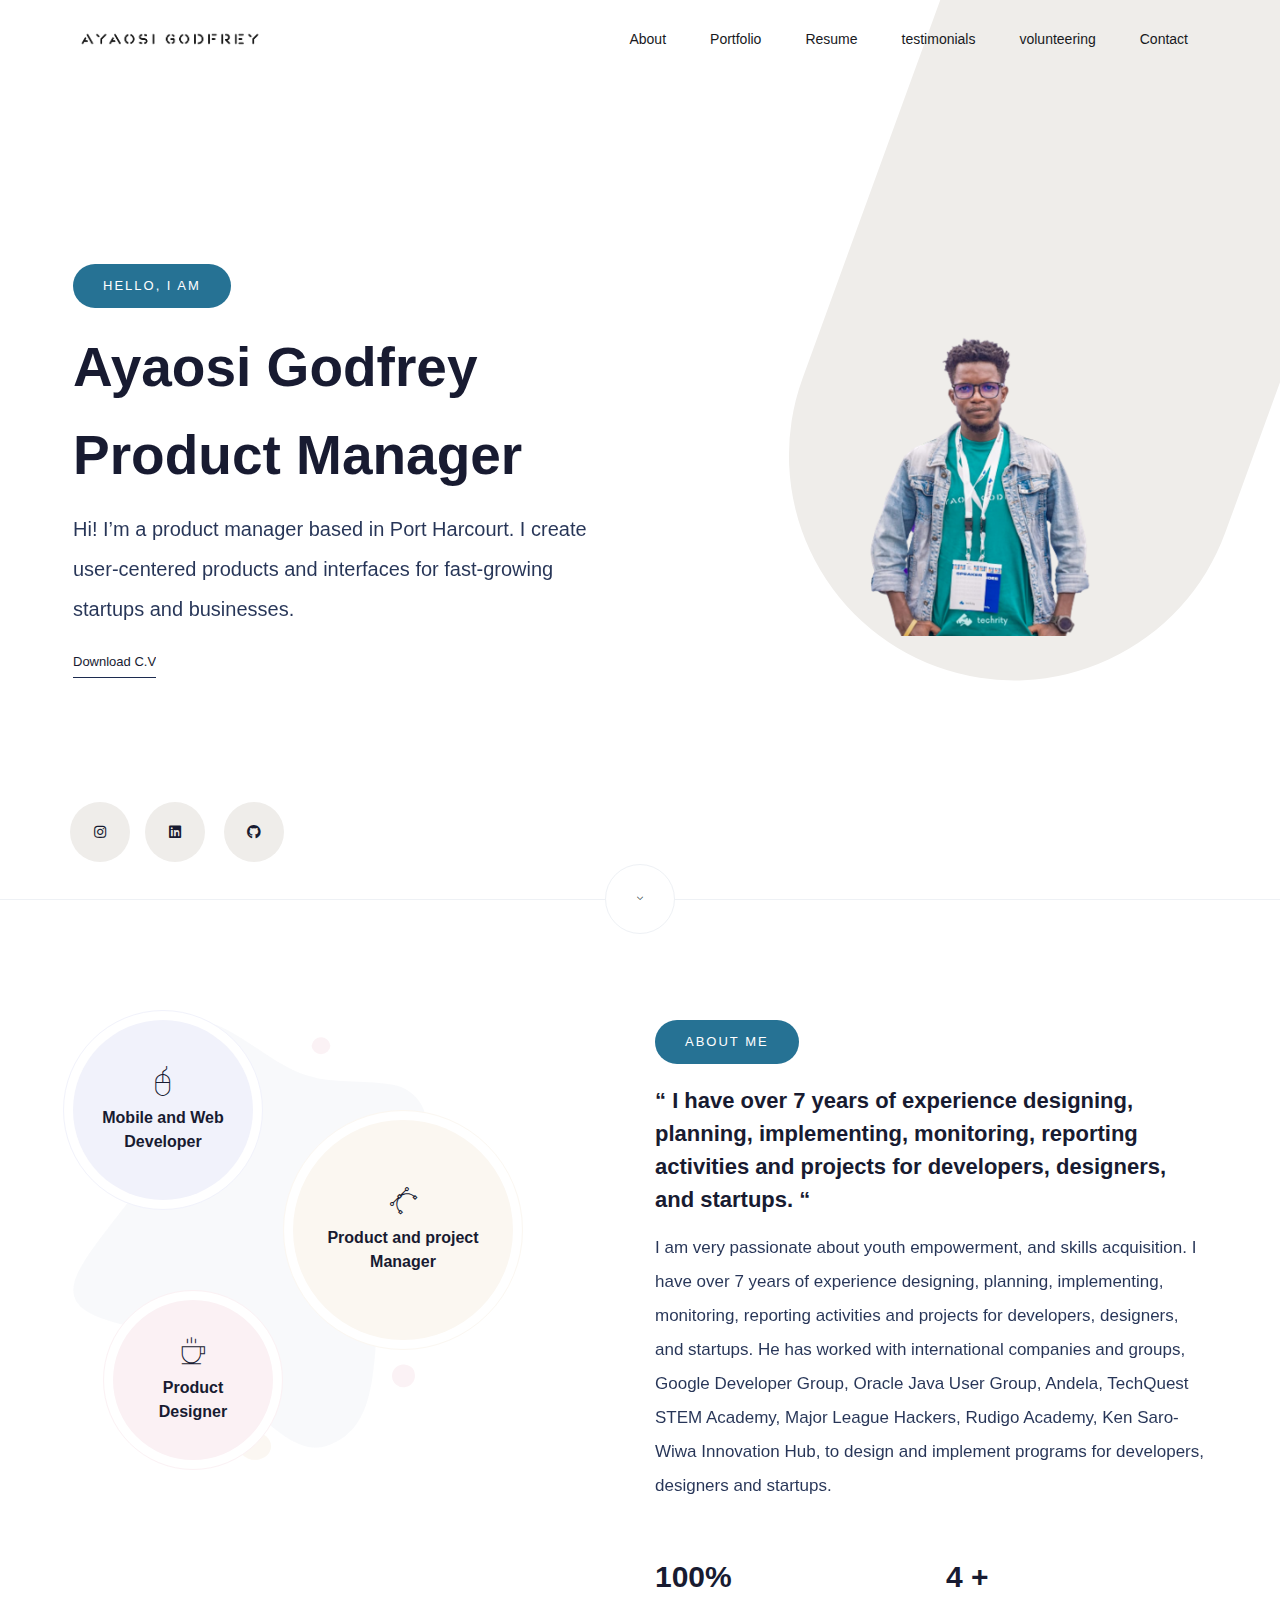
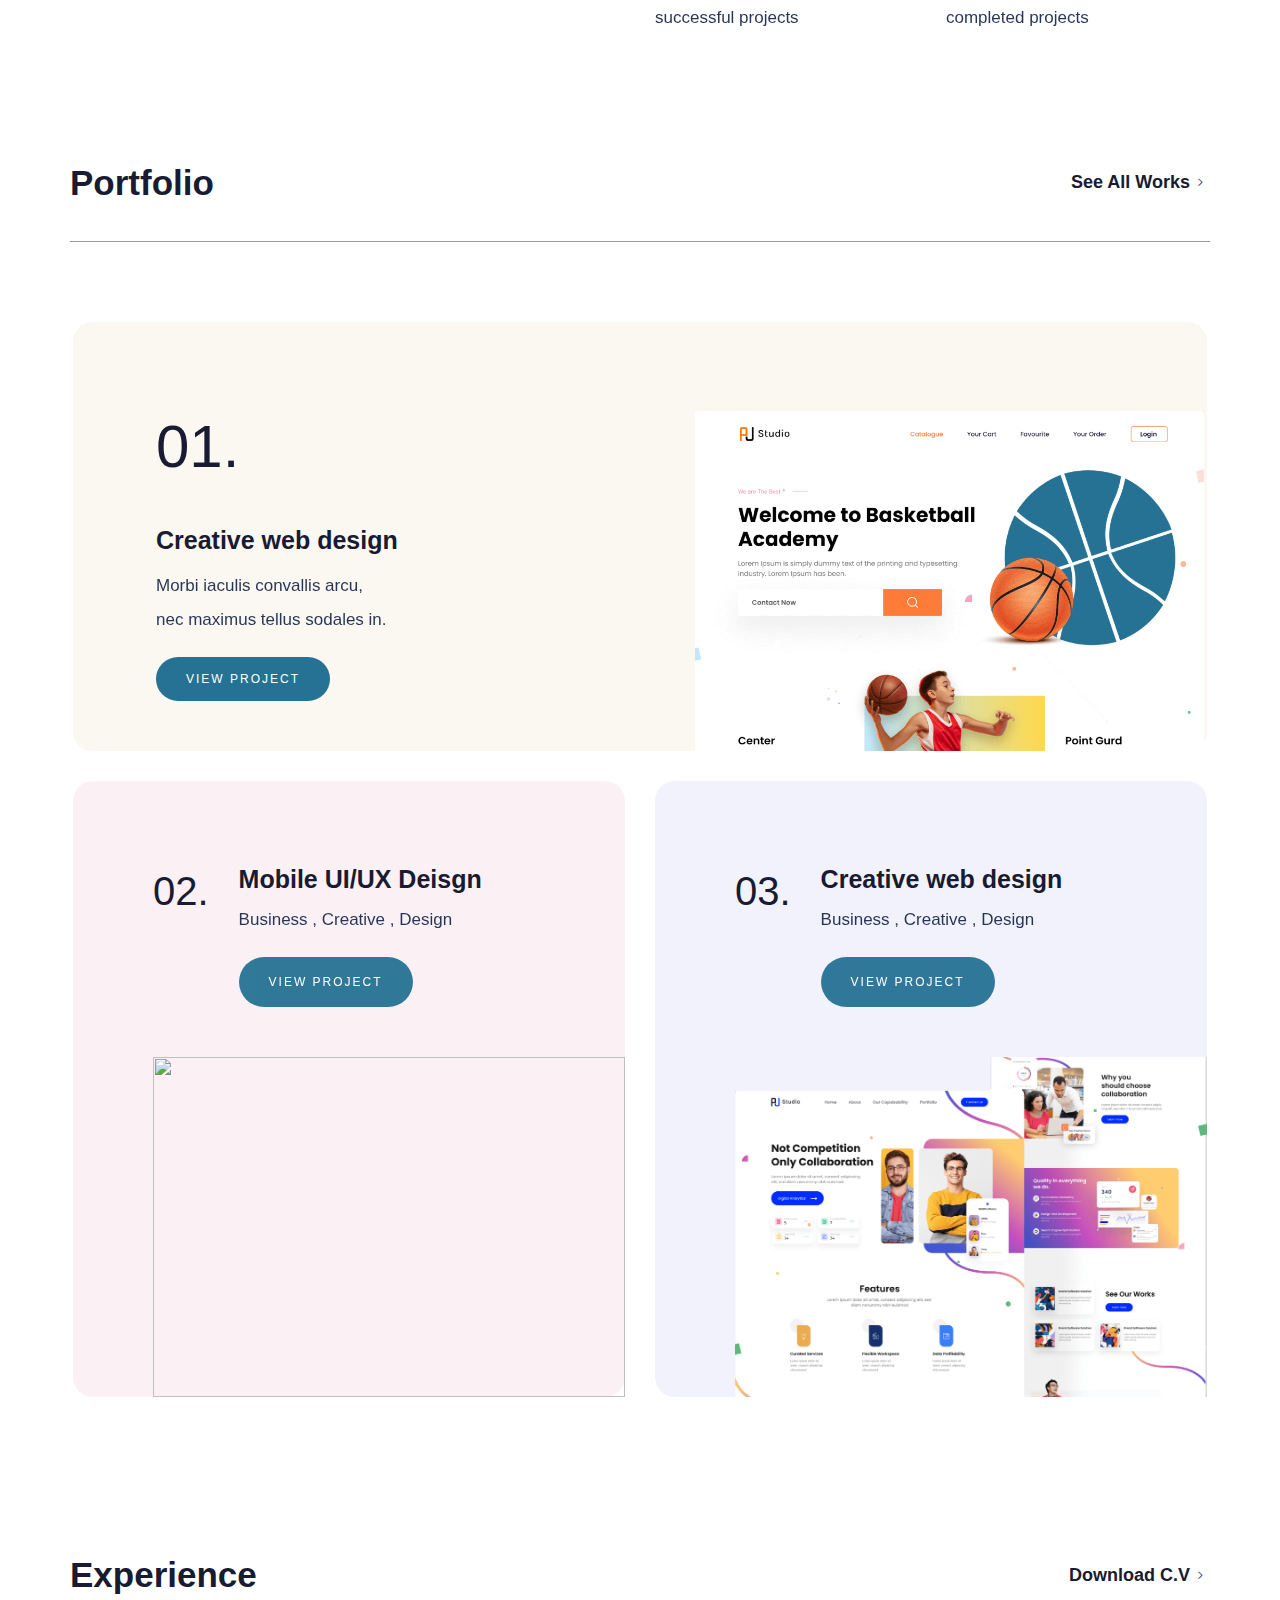
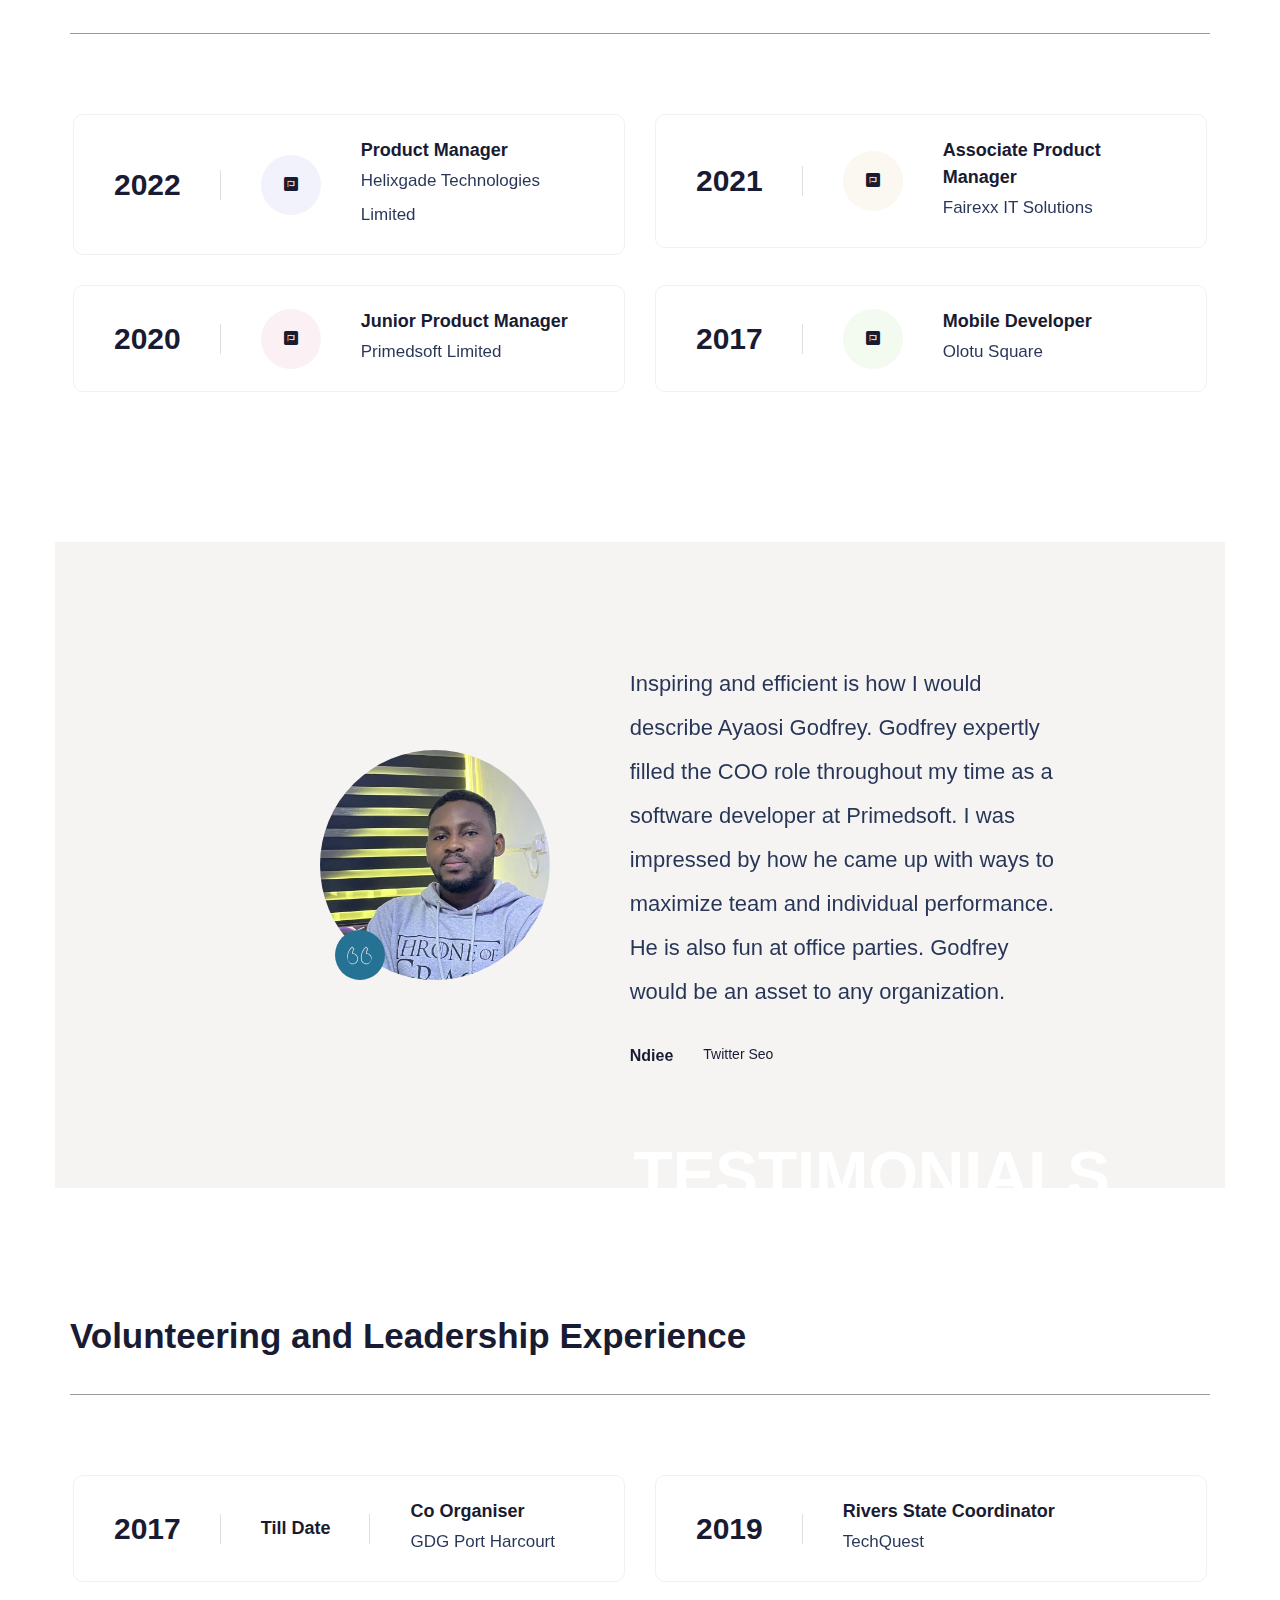
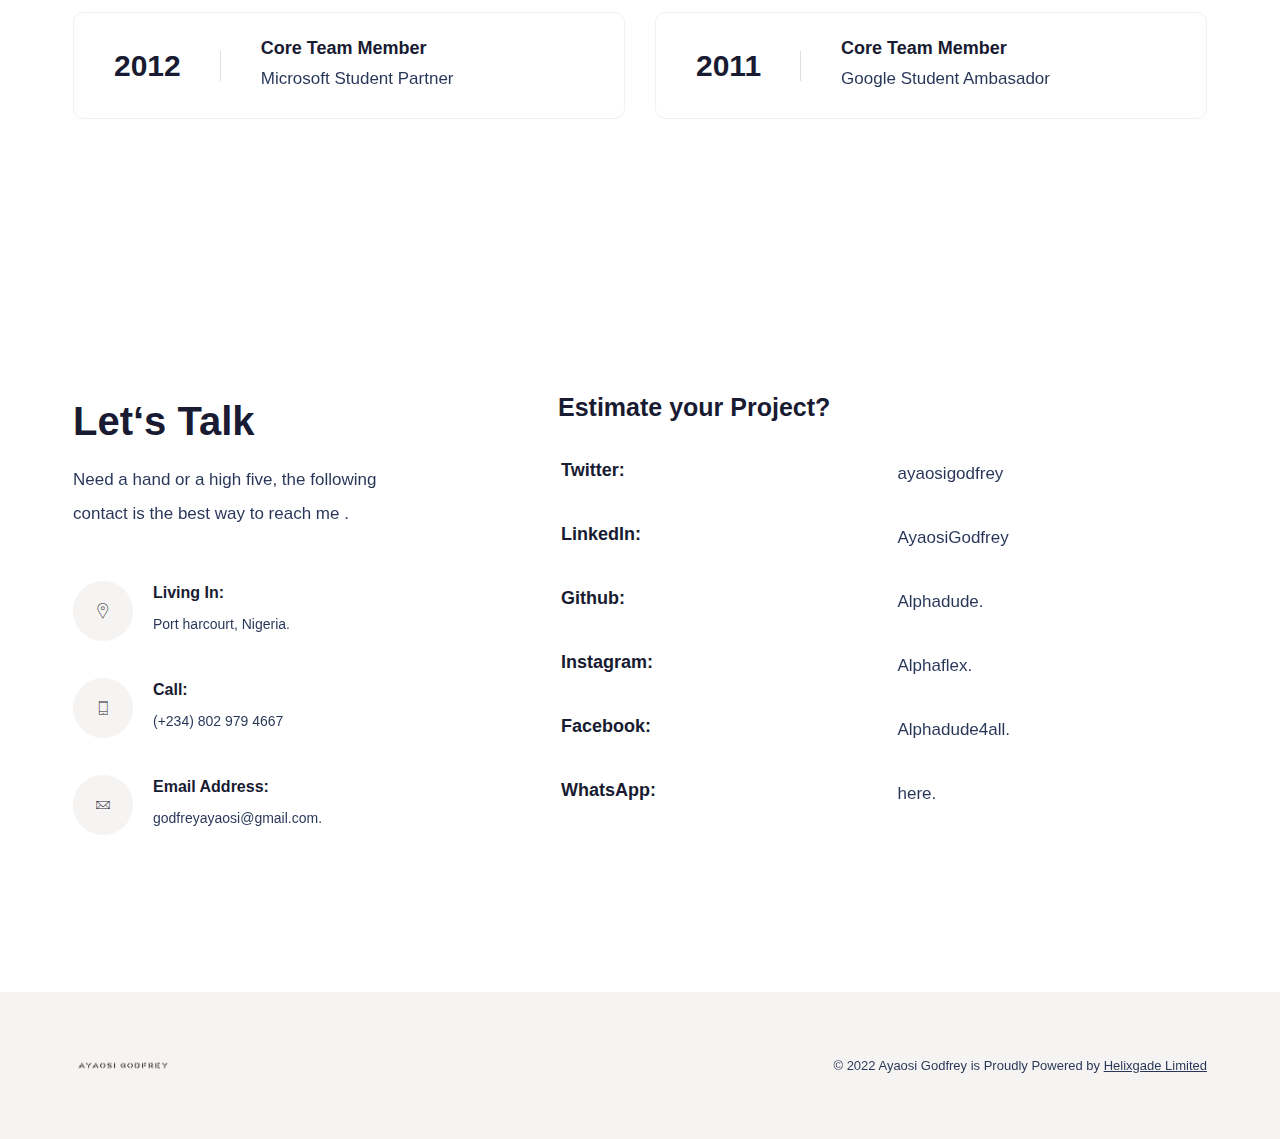
==== index.html @ b43f8b7f "update" ====
<!DOCTYPE html>
<html lang="en">

<meta http-equiv="content-type" content="text/html;charset=utf-8" />

<head>
    <meta charSet="utf-8" />
    <meta name="viewport" content="width=device-width, initial-scale=1, maximum-scale=1" />
    <title>Ayaosi Godfrey - Profolio Website</title>
    <link rel="stylesheet" href="css/plugins.css" /> 
     <link rel="stylesheet" href="css/style.css" />
     <link rel="stylesheet" href="freelancer/css/freelancer-style.css" />
    <meta name="next-head-count" content="6" />
    <meta http-equiv="X-UA-Compatible" content="IE=edge" />
    <meta name="keywords" content="Ayaosi Godfrey is a product and project manager with 4 years experience" />
    <meta name="description" content="Ayaosi Godfrey is a product and project manager with 4 years experience" />
    <meta name="author" content="" />
    <link rel="shortcut icon" href="img/favicon.ico" />
    <link rel="preconnect" href="https://fonts.gstatic.com/" crossorigin />
    <link rel="preload" href="_next/static/css/5588c4286368a0ae.css" as="style" />
    <link rel="stylesheet" href="_next/static/css/5588c4286368a0ae.css" data-n-g="" />
    <link rel="preload" href="_next/static/css/054263cdbbd66100.css" as="style" />
    <link rel="stylesheet" href="_next/static/css/054263cdbbd66100.css" data-n-p="" /><noscript
        data-n-css=""></noscript>
    <script defer="" nomodule="" src="_next/static/chunks/polyfills-5cd94c89d3acac5f.js"></script>
    <script src="js/bootstrap.bundle.min.js" defer="" data-nscript="beforeInteractive"></script>
    <script src="js/wow.min.js" defer="" data-nscript="beforeInteractive"></script>
    <script src="js/splitting.min.js" defer="" data-nscript="beforeInteractive"></script>
    <script src="js/simpleParallax.min.js" defer="" data-nscript="beforeInteractive"></script>
    <script src="js/isotope.pkgd.min.js" defer="" data-nscript="beforeInteractive"></script>
    <script src="landing-preview/js/parallax.min.js" defer="" data-nscript="beforeInteractive"></script>

    <style data-href="https://fonts.googleapis.com/css?family=Poppins:100,200,300,400,500,600,700,800,900&display=swap">
        @font-face {
            font-family: 'Poppins';
            font-style: normal;
            font-weight: 100;
            font-display: swap;
            src: url(https://fonts.gstatic.com/s/poppins/v20/pxiGyp8kv8JHgFVrLPTucHtG.woff) format('woff')
        }

        @font-face {
            font-family: 'Poppins';
            font-style: normal;
            font-weight: 200;
            font-display: swap;
            src: url(https://fonts.gstatic.com/s/poppins/v20/pxiByp8kv8JHgFVrLFj_Z1xlEw.woff) format('woff')
        }

        @font-face {
            font-family: 'Poppins';
            font-style: normal;
            font-weight: 300;
            font-display: swap;
            src: url(https://fonts.gstatic.com/s/poppins/v20/pxiByp8kv8JHgFVrLDz8Z1xlEw.woff) format('woff')
        }

        @font-face {
            font-family: 'Poppins';
            font-style: normal;
            font-weight: 400;
            font-display: swap;
            src: url(https://fonts.gstatic.com/s/poppins/v20/pxiEyp8kv8JHgFVrJJfedA.woff) format('woff')
        }

        @font-face {
            font-family: 'Poppins';
            font-style: normal;
            font-weight: 500;
            font-display: swap;
            src: url(https://fonts.gstatic.com/s/poppins/v20/pxiByp8kv8JHgFVrLGT9Z1xlEw.woff) format('woff')
        }

        @font-face {
            font-family: 'Poppins';
            font-style: normal;
            font-weight: 600;
            font-display: swap;
            src: url(https://fonts.gstatic.com/s/poppins/v20/pxiByp8kv8JHgFVrLEj6Z1xlEw.woff) format('woff')
        }

        @font-face {
            font-family: 'Poppins';
            font-style: normal;
            font-weight: 700;
            font-display: swap;
            src: url(https://fonts.gstatic.com/s/poppins/v20/pxiByp8kv8JHgFVrLCz7Z1xlEw.woff) format('woff')
        }

        @font-face {
            font-family: 'Poppins';
            font-style: normal;
            font-weight: 800;
            font-display: swap;
            src: url(https://fonts.gstatic.com/s/poppins/v20/pxiByp8kv8JHgFVrLDD4Z1xlEw.woff) format('woff')
        }

        @font-face {
            font-family: 'Poppins';
            font-style: normal;
            font-weight: 900;
            font-display: swap;
            src: url(https://fonts.gstatic.com/s/poppins/v20/pxiByp8kv8JHgFVrLBT5Z1xlEw.woff) format('woff')
        }

        @font-face {
            font-family: 'Poppins';
            font-style: normal;
            font-weight: 100;
            font-display: swap;
            src: url(https://fonts.gstatic.com/s/poppins/v20/pxiGyp8kv8JHgFVrLPTucXtAOvWDSHFF.woff2) format('woff2');
            unicode-range: U+0900-097F, U+1CD0-1CF6, U+1CF8-1CF9, U+200C-200D, U+20A8, U+20B9, U+25CC, U+A830-A839, U+A8E0-A8FB
        }

        @font-face {
            font-family: 'Poppins';
            font-style: normal;
            font-weight: 100;
            font-display: swap;
            src: url(https://fonts.gstatic.com/s/poppins/v20/pxiGyp8kv8JHgFVrLPTufntAOvWDSHFF.woff2) format('woff2');
            unicode-range: U+0100-024F, U+0259, U+1E00-1EFF, U+2020, U+20A0-20AB, U+20AD-20CF, U+2113, U+2C60-2C7F, U+A720-A7FF
        }

        @font-face {
            font-family: 'Poppins';
            font-style: normal;
            font-weight: 100;
            font-display: swap;
            src: url(https://fonts.gstatic.com/s/poppins/v20/pxiGyp8kv8JHgFVrLPTucHtAOvWDSA.woff2) format('woff2');
            unicode-range: U+0000-00FF, U+0131, U+0152-0153, U+02BB-02BC, U+02C6, U+02DA, U+02DC, U+2000-206F, U+2074, U+20AC, U+2122, U+2191, U+2193, U+2212, U+2215, U+FEFF, U+FFFD
        }

        @font-face {
            font-family: 'Poppins';
            font-style: normal;
            font-weight: 200;
            font-display: swap;
            src: url(https://fonts.gstatic.com/s/poppins/v20/pxiByp8kv8JHgFVrLFj_Z11lFd2JQEl8qw.woff2) format('woff2');
            unicode-range: U+0900-097F, U+1CD0-1CF6, U+1CF8-1CF9, U+200C-200D, U+20A8, U+20B9, U+25CC, U+A830-A839, U+A8E0-A8FB
        }

        @font-face {
            font-family: 'Poppins';
            font-style: normal;
            font-weight: 200;
            font-display: swap;
            src: url(https://fonts.gstatic.com/s/poppins/v20/pxiByp8kv8JHgFVrLFj_Z1JlFd2JQEl8qw.woff2) format('woff2');
            unicode-range: U+0100-024F, U+0259, U+1E00-1EFF, U+2020, U+20A0-20AB, U+20AD-20CF, U+2113, U+2C60-2C7F, U+A720-A7FF
        }

        @font-face {
            font-family: 'Poppins';
            font-style: normal;
            font-weight: 200;
            font-display: swap;
            src: url(https://fonts.gstatic.com/s/poppins/v20/pxiByp8kv8JHgFVrLFj_Z1xlFd2JQEk.woff2) format('woff2');
            unicode-range: U+0000-00FF, U+0131, U+0152-0153, U+02BB-02BC, U+02C6, U+02DA, U+02DC, U+2000-206F, U+2074, U+20AC, U+2122, U+2191, U+2193, U+2212, U+2215, U+FEFF, U+FFFD
        }

        @font-face {
            font-family: 'Poppins';
            font-style: normal;
            font-weight: 300;
            font-display: swap;
            src: url(https://fonts.gstatic.com/s/poppins/v20/pxiByp8kv8JHgFVrLDz8Z11lFd2JQEl8qw.woff2) format('woff2');
            unicode-range: U+0900-097F, U+1CD0-1CF6, U+1CF8-1CF9, U+200C-200D, U+20A8, U+20B9, U+25CC, U+A830-A839, U+A8E0-A8FB
        }

        @font-face {
            font-family: 'Poppins';
            font-style: normal;
            font-weight: 300;
            font-display: swap;
            src: url(https://fonts.gstatic.com/s/poppins/v20/pxiByp8kv8JHgFVrLDz8Z1JlFd2JQEl8qw.woff2) format('woff2');
            unicode-range: U+0100-024F, U+0259, U+1E00-1EFF, U+2020, U+20A0-20AB, U+20AD-20CF, U+2113, U+2C60-2C7F, U+A720-A7FF
        }

        @font-face {
            font-family: 'Poppins';
            font-style: normal;
            font-weight: 300;
            font-display: swap;
            src: url(https://fonts.gstatic.com/s/poppins/v20/pxiByp8kv8JHgFVrLDz8Z1xlFd2JQEk.woff2) format('woff2');
            unicode-range: U+0000-00FF, U+0131, U+0152-0153, U+02BB-02BC, U+02C6, U+02DA, U+02DC, U+2000-206F, U+2074, U+20AC, U+2122, U+2191, U+2193, U+2212, U+2215, U+FEFF, U+FFFD
        }

        @font-face {
            font-family: 'Poppins';
            font-style: normal;
            font-weight: 400;
            font-display: swap;
            src: url(https://fonts.gstatic.com/s/poppins/v20/pxiEyp8kv8JHgFVrJJbecnFHGPezSQ.woff2) format('woff2');
            unicode-range: U+0900-097F, U+1CD0-1CF6, U+1CF8-1CF9, U+200C-200D, U+20A8, U+20B9, U+25CC, U+A830-A839, U+A8E0-A8FB
        }

        @font-face {
            font-family: 'Poppins';
            font-style: normal;
            font-weight: 400;
            font-display: swap;
            src: url(https://fonts.gstatic.com/s/poppins/v20/pxiEyp8kv8JHgFVrJJnecnFHGPezSQ.woff2) format('woff2');
            unicode-range: U+0100-024F, U+0259, U+1E00-1EFF, U+2020, U+20A0-20AB, U+20AD-20CF, U+2113, U+2C60-2C7F, U+A720-A7FF
        }

        @font-face {
            font-family: 'Poppins';
            font-style: normal;
            font-weight: 400;
            font-display: swap;
            src: url(https://fonts.gstatic.com/s/poppins/v20/pxiEyp8kv8JHgFVrJJfecnFHGPc.woff2) format('woff2');
            unicode-range: U+0000-00FF, U+0131, U+0152-0153, U+02BB-02BC, U+02C6, U+02DA, U+02DC, U+2000-206F, U+2074, U+20AC, U+2122, U+2191, U+2193, U+2212, U+2215, U+FEFF, U+FFFD
        }

        @font-face {
            font-family: 'Poppins';
            font-style: normal;
            font-weight: 500;
            font-display: swap;
            src: url(https://fonts.gstatic.com/s/poppins/v20/pxiByp8kv8JHgFVrLGT9Z11lFd2JQEl8qw.woff2) format('woff2');
            unicode-range: U+0900-097F, U+1CD0-1CF6, U+1CF8-1CF9, U+200C-200D, U+20A8, U+20B9, U+25CC, U+A830-A839, U+A8E0-A8FB
        }

        @font-face {
            font-family: 'Poppins';
            font-style: normal;
            font-weight: 500;
            font-display: swap;
            src: url(https://fonts.gstatic.com/s/poppins/v20/pxiByp8kv8JHgFVrLGT9Z1JlFd2JQEl8qw.woff2) format('woff2');
            unicode-range: U+0100-024F, U+0259, U+1E00-1EFF, U+2020, U+20A0-20AB, U+20AD-20CF, U+2113, U+2C60-2C7F, U+A720-A7FF
        }

        @font-face {
            font-family: 'Poppins';
            font-style: normal;
            font-weight: 500;
            font-display: swap;
            src: url(https://fonts.gstatic.com/s/poppins/v20/pxiByp8kv8JHgFVrLGT9Z1xlFd2JQEk.woff2) format('woff2');
            unicode-range: U+0000-00FF, U+0131, U+0152-0153, U+02BB-02BC, U+02C6, U+02DA, U+02DC, U+2000-206F, U+2074, U+20AC, U+2122, U+2191, U+2193, U+2212, U+2215, U+FEFF, U+FFFD
        }

        @font-face {
            font-family: 'Poppins';
            font-style: normal;
            font-weight: 600;
            font-display: swap;
            src: url(https://fonts.gstatic.com/s/poppins/v20/pxiByp8kv8JHgFVrLEj6Z11lFd2JQEl8qw.woff2) format('woff2');
            unicode-range: U+0900-097F, U+1CD0-1CF6, U+1CF8-1CF9, U+200C-200D, U+20A8, U+20B9, U+25CC, U+A830-A839, U+A8E0-A8FB
        }

        @font-face {
            font-family: 'Poppins';
            font-style: normal;
            font-weight: 600;
            font-display: swap;
            src: url(https://fonts.gstatic.com/s/poppins/v20/pxiByp8kv8JHgFVrLEj6Z1JlFd2JQEl8qw.woff2) format('woff2');
            unicode-range: U+0100-024F, U+0259, U+1E00-1EFF, U+2020, U+20A0-20AB, U+20AD-20CF, U+2113, U+2C60-2C7F, U+A720-A7FF
        }

        @font-face {
            font-family: 'Poppins';
            font-style: normal;
            font-weight: 600;
            font-display: swap;
            src: url(https://fonts.gstatic.com/s/poppins/v20/pxiByp8kv8JHgFVrLEj6Z1xlFd2JQEk.woff2) format('woff2');
            unicode-range: U+0000-00FF, U+0131, U+0152-0153, U+02BB-02BC, U+02C6, U+02DA, U+02DC, U+2000-206F, U+2074, U+20AC, U+2122, U+2191, U+2193, U+2212, U+2215, U+FEFF, U+FFFD
        }

        @font-face {
            font-family: 'Poppins';
            font-style: normal;
            font-weight: 700;
            font-display: swap;
            src: url(https://fonts.gstatic.com/s/poppins/v20/pxiByp8kv8JHgFVrLCz7Z11lFd2JQEl8qw.woff2) format('woff2');
            unicode-range: U+0900-097F, U+1CD0-1CF6, U+1CF8-1CF9, U+200C-200D, U+20A8, U+20B9, U+25CC, U+A830-A839, U+A8E0-A8FB
        }

        @font-face {
            font-family: 'Poppins';
            font-style: normal;
            font-weight: 700;
            font-display: swap;
            src: url(https://fonts.gstatic.com/s/poppins/v20/pxiByp8kv8JHgFVrLCz7Z1JlFd2JQEl8qw.woff2) format('woff2');
            unicode-range: U+0100-024F, U+0259, U+1E00-1EFF, U+2020, U+20A0-20AB, U+20AD-20CF, U+2113, U+2C60-2C7F, U+A720-A7FF
        }

        @font-face {
            font-family: 'Poppins';
            font-style: normal;
            font-weight: 700;
            font-display: swap;
            src: url(https://fonts.gstatic.com/s/poppins/v20/pxiByp8kv8JHgFVrLCz7Z1xlFd2JQEk.woff2) format('woff2');
            unicode-range: U+0000-00FF, U+0131, U+0152-0153, U+02BB-02BC, U+02C6, U+02DA, U+02DC, U+2000-206F, U+2074, U+20AC, U+2122, U+2191, U+2193, U+2212, U+2215, U+FEFF, U+FFFD
        }

        @font-face {
            font-family: 'Poppins';
            font-style: normal;
            font-weight: 800;
            font-display: swap;
            src: url(https://fonts.gstatic.com/s/poppins/v20/pxiByp8kv8JHgFVrLDD4Z11lFd2JQEl8qw.woff2) format('woff2');
            unicode-range: U+0900-097F, U+1CD0-1CF6, U+1CF8-1CF9, U+200C-200D, U+20A8, U+20B9, U+25CC, U+A830-A839, U+A8E0-A8FB
        }

        @font-face {
            font-family: 'Poppins';
            font-style: normal;
            font-weight: 800;
            font-display: swap;
            src: url(https://fonts.gstatic.com/s/poppins/v20/pxiByp8kv8JHgFVrLDD4Z1JlFd2JQEl8qw.woff2) format('woff2');
            unicode-range: U+0100-024F, U+0259, U+1E00-1EFF, U+2020, U+20A0-20AB, U+20AD-20CF, U+2113, U+2C60-2C7F, U+A720-A7FF
        }

        @font-face {
            font-family: 'Poppins';
            font-style: normal;
            font-weight: 800;
            font-display: swap;
            src: url(https://fonts.gstatic.com/s/poppins/v20/pxiByp8kv8JHgFVrLDD4Z1xlFd2JQEk.woff2) format('woff2');
            unicode-range: U+0000-00FF, U+0131, U+0152-0153, U+02BB-02BC, U+02C6, U+02DA, U+02DC, U+2000-206F, U+2074, U+20AC, U+2122, U+2191, U+2193, U+2212, U+2215, U+FEFF, U+FFFD
        }

        @font-face {
            font-family: 'Poppins';
            font-style: normal;
            font-weight: 900;
            font-display: swap;
            src: url(https://fonts.gstatic.com/s/poppins/v20/pxiByp8kv8JHgFVrLBT5Z11lFd2JQEl8qw.woff2) format('woff2');
            unicode-range: U+0900-097F, U+1CD0-1CF6, U+1CF8-1CF9, U+200C-200D, U+20A8, U+20B9, U+25CC, U+A830-A839, U+A8E0-A8FB
        }

        @font-face {
            font-family: 'Poppins';
            font-style: normal;
            font-weight: 900;
            font-display: swap;
            src: url(https://fonts.gstatic.com/s/poppins/v20/pxiByp8kv8JHgFVrLBT5Z1JlFd2JQEl8qw.woff2) format('woff2');
            unicode-range: U+0100-024F, U+0259, U+1E00-1EFF, U+2020, U+20A0-20AB, U+20AD-20CF, U+2113, U+2C60-2C7F, U+A720-A7FF
        }

        @font-face {
            font-family: 'Poppins';
            font-style: normal;
            font-weight: 900;
            font-display: swap;
            src: url(https://fonts.gstatic.com/s/poppins/v20/pxiByp8kv8JHgFVrLBT5Z1xlFd2JQEk.woff2) format('woff2');
            unicode-range: U+0000-00FF, U+0131, U+0152-0153, U+02BB-02BC, U+02C6, U+02DA, U+02DC, U+2000-206F, U+2074, U+20AC, U+2122, U+2191, U+2193, U+2212, U+2215, U+FEFF, U+FFFD
        }
    </style>
    <style
        data-href="https://fonts.googleapis.com/css2?family=Noto+Sans:wght@100;200;300;400;500;600;700;800;900&display=swap">
        @font-face {
            font-family: 'Noto Sans';
            font-style: normal;
            font-weight: 100;
            font-display: swap;
            src: url(https://fonts.gstatic.com/s/notosans/v27/o-0OIpQlx3QUlC5A4PNjhjRG.woff) format('woff')
        }

        @font-face {
            font-family: 'Noto Sans';
            font-style: normal;
            font-weight: 200;
            font-display: swap;
            src: url(https://fonts.gstatic.com/s/notosans/v27/o-0NIpQlx3QUlC5A4PNjKhVlYA.woff) format('woff')
        }

        @font-face {
            font-family: 'Noto Sans';
            font-style: normal;
            font-weight: 300;
            font-display: swap;
            src: url(https://fonts.gstatic.com/s/notosans/v27/o-0NIpQlx3QUlC5A4PNjThZlYA.woff) format('woff')
        }

        @font-face {
            font-family: 'Noto Sans';
            font-style: normal;
            font-weight: 400;
            font-display: swap;
            src: url(https://fonts.gstatic.com/s/notosans/v27/o-0IIpQlx3QUlC5A4PNb4Q.woff) format('woff')
        }

        @font-face {
            font-family: 'Noto Sans';
            font-style: normal;
            font-weight: 500;
            font-display: swap;
            src: url(https://fonts.gstatic.com/s/notosans/v27/o-0NIpQlx3QUlC5A4PNjFhdlYA.woff) format('woff')
        }

        @font-face {
            font-family: 'Noto Sans';
            font-style: normal;
            font-weight: 600;
            font-display: swap;
            src: url(https://fonts.gstatic.com/s/notosans/v27/o-0NIpQlx3QUlC5A4PNjOhBlYA.woff) format('woff')
        }

        @font-face {
            font-family: 'Noto Sans';
            font-style: normal;
            font-weight: 700;
            font-display: swap;
            src: url(https://fonts.gstatic.com/s/notosans/v27/o-0NIpQlx3QUlC5A4PNjXhFlYA.woff) format('woff')
        }

        @font-face {
            font-family: 'Noto Sans';
            font-style: normal;
            font-weight: 800;
            font-display: swap;
            src: url(https://fonts.gstatic.com/s/notosans/v27/o-0NIpQlx3QUlC5A4PNjQhJlYA.woff) format('woff')
        }

        @font-face {
            font-family: 'Noto Sans';
            font-style: normal;
            font-weight: 900;
            font-display: swap;
            src: url(https://fonts.gstatic.com/s/notosans/v27/o-0NIpQlx3QUlC5A4PNjZhNlYA.woff) format('woff')
        }

        @font-face {
            font-family: 'Noto Sans';
            font-style: normal;
            font-weight: 100;
            font-display: swap;
            src: url(https://fonts.gstatic.com/s/notosans/v27/o-0OIpQlx3QUlC5A4PNjhgRPQ_mu72BiBLE.woff2) format('woff2');
            unicode-range: U+0460-052F, U+1C80-1C88, U+20B4, U+2DE0-2DFF, U+A640-A69F, U+FE2E-FE2F
        }

        @font-face {
            font-family: 'Noto Sans';
            font-style: normal;
            font-weight: 100;
            font-display: swap;
            src: url(https://fonts.gstatic.com/s/notosans/v27/o-0OIpQlx3QUlC5A4PNjhgRGQ_mu72BiBLE.woff2) format('woff2');
            unicode-range: U+0301, U+0400-045F, U+0490-0491, U+04B0-04B1, U+2116
        }

        @font-face {
            font-family: 'Noto Sans';
            font-style: normal;
            font-weight: 100;
            font-display: swap;
            src: url(https://fonts.gstatic.com/s/notosans/v27/o-0OIpQlx3QUlC5A4PNjhgRDQ_mu72BiBLE.woff2) format('woff2');
            unicode-range: U+0900-097F, U+1CD0-1CF6, U+1CF8-1CF9, U+200C-200D, U+20A8, U+20B9, U+25CC, U+A830-A839, U+A8E0-A8FB
        }

        @font-face {
            font-family: 'Noto Sans';
            font-style: normal;
            font-weight: 100;
            font-display: swap;
            src: url(https://fonts.gstatic.com/s/notosans/v27/o-0OIpQlx3QUlC5A4PNjhgROQ_mu72BiBLE.woff2) format('woff2');
            unicode-range: U+1F00-1FFF
        }

        @font-face {
            font-family: 'Noto Sans';
            font-style: normal;
            font-weight: 100;
            font-display: swap;
            src: url(https://fonts.gstatic.com/s/notosans/v27/o-0OIpQlx3QUlC5A4PNjhgRBQ_mu72BiBLE.woff2) format('woff2');
            unicode-range: U+0370-03FF
        }

        @font-face {
            font-family: 'Noto Sans';
            font-style: normal;
            font-weight: 100;
            font-display: swap;
            src: url(https://fonts.gstatic.com/s/notosans/v27/o-0OIpQlx3QUlC5A4PNjhgRNQ_mu72BiBLE.woff2) format('woff2');
            unicode-range: U+0102-0103, U+0110-0111, U+0128-0129, U+0168-0169, U+01A0-01A1, U+01AF-01B0, U+1EA0-1EF9, U+20AB
        }

        @font-face {
            font-family: 'Noto Sans';
            font-style: normal;
            font-weight: 100;
            font-display: swap;
            src: url(https://fonts.gstatic.com/s/notosans/v27/o-0OIpQlx3QUlC5A4PNjhgRMQ_mu72BiBLE.woff2) format('woff2');
            unicode-range: U+0100-024F, U+0259, U+1E00-1EFF, U+2020, U+20A0-20AB, U+20AD-20CF, U+2113, U+2C60-2C7F, U+A720-A7FF
        }

        @font-face {
            font-family: 'Noto Sans';
            font-style: normal;
            font-weight: 100;
            font-display: swap;
            src: url(https://fonts.gstatic.com/s/notosans/v27/o-0OIpQlx3QUlC5A4PNjhgRCQ_mu72Bi.woff2) format('woff2');
            unicode-range: U+0000-00FF, U+0131, U+0152-0153, U+02BB-02BC, U+02C6, U+02DA, U+02DC, U+2000-206F, U+2074, U+20AC, U+2122, U+2191, U+2193, U+2212, U+2215, U+FEFF, U+FFFD
        }

        @font-face {
            font-family: 'Noto Sans';
            font-style: normal;
            font-weight: 200;
            font-display: swap;
            src: url(https://fonts.gstatic.com/s/notosans/v27/o-0NIpQlx3QUlC5A4PNjKhVVadyBx2pqPIif.woff2) format('woff2');
            unicode-range: U+0460-052F, U+1C80-1C88, U+20B4, U+2DE0-2DFF, U+A640-A69F, U+FE2E-FE2F
        }

        @font-face {
            font-family: 'Noto Sans';
            font-style: normal;
            font-weight: 200;
            font-display: swap;
            src: url(https://fonts.gstatic.com/s/notosans/v27/o-0NIpQlx3QUlC5A4PNjKhVVYNyBx2pqPIif.woff2) format('woff2');
            unicode-range: U+0301, U+0400-045F, U+0490-0491, U+04B0-04B1, U+2116
        }

        @font-face {
            font-family: 'Noto Sans';
            font-style: normal;
            font-weight: 200;
            font-display: swap;
            src: url(https://fonts.gstatic.com/s/notosans/v27/o-0NIpQlx3QUlC5A4PNjKhVVZdyBx2pqPIif.woff2) format('woff2');
            unicode-range: U+0900-097F, U+1CD0-1CF6, U+1CF8-1CF9, U+200C-200D, U+20A8, U+20B9, U+25CC, U+A830-A839, U+A8E0-A8FB
        }

        @font-face {
            font-family: 'Noto Sans';
            font-style: normal;
            font-weight: 200;
            font-display: swap;
            src: url(https://fonts.gstatic.com/s/notosans/v27/o-0NIpQlx3QUlC5A4PNjKhVVaNyBx2pqPIif.woff2) format('woff2');
            unicode-range: U+1F00-1FFF
        }

        @font-face {
            font-family: 'Noto Sans';
            font-style: normal;
            font-weight: 200;
            font-display: swap;
            src: url(https://fonts.gstatic.com/s/notosans/v27/o-0NIpQlx3QUlC5A4PNjKhVVZ9yBx2pqPIif.woff2) format('woff2');
            unicode-range: U+0370-03FF
        }

        @font-face {
            font-family: 'Noto Sans';
            font-style: normal;
            font-weight: 200;
            font-display: swap;
            src: url(https://fonts.gstatic.com/s/notosans/v27/o-0NIpQlx3QUlC5A4PNjKhVVa9yBx2pqPIif.woff2) format('woff2');
            unicode-range: U+0102-0103, U+0110-0111, U+0128-0129, U+0168-0169, U+01A0-01A1, U+01AF-01B0, U+1EA0-1EF9, U+20AB
        }

        @font-face {
            font-family: 'Noto Sans';
            font-style: normal;
            font-weight: 200;
            font-display: swap;
            src: url(https://fonts.gstatic.com/s/notosans/v27/o-0NIpQlx3QUlC5A4PNjKhVVatyBx2pqPIif.woff2) format('woff2');
            unicode-range: U+0100-024F, U+0259, U+1E00-1EFF, U+2020, U+20A0-20AB, U+20AD-20CF, U+2113, U+2C60-2C7F, U+A720-A7FF
        }

        @font-face {
            font-family: 'Noto Sans';
            font-style: normal;
            font-weight: 200;
            font-display: swap;
            src: url(https://fonts.gstatic.com/s/notosans/v27/o-0NIpQlx3QUlC5A4PNjKhVVZNyBx2pqPA.woff2) format('woff2');
            unicode-range: U+0000-00FF, U+0131, U+0152-0153, U+02BB-02BC, U+02C6, U+02DA, U+02DC, U+2000-206F, U+2074, U+20AC, U+2122, U+2191, U+2193, U+2212, U+2215, U+FEFF, U+FFFD
        }

        @font-face {
            font-family: 'Noto Sans';
            font-style: normal;
            font-weight: 300;
            font-display: swap;
            src: url(https://fonts.gstatic.com/s/notosans/v27/o-0NIpQlx3QUlC5A4PNjThZVadyBx2pqPIif.woff2) format('woff2');
            unicode-range: U+0460-052F, U+1C80-1C88, U+20B4, U+2DE0-2DFF, U+A640-A69F, U+FE2E-FE2F
        }

        @font-face {
            font-family: 'Noto Sans';
            font-style: normal;
            font-weight: 300;
            font-display: swap;
            src: url(https://fonts.gstatic.com/s/notosans/v27/o-0NIpQlx3QUlC5A4PNjThZVYNyBx2pqPIif.woff2) format('woff2');
            unicode-range: U+0301, U+0400-045F, U+0490-0491, U+04B0-04B1, U+2116
        }

        @font-face {
            font-family: 'Noto Sans';
            font-style: normal;
            font-weight: 300;
            font-display: swap;
            src: url(https://fonts.gstatic.com/s/notosans/v27/o-0NIpQlx3QUlC5A4PNjThZVZdyBx2pqPIif.woff2) format('woff2');
            unicode-range: U+0900-097F, U+1CD0-1CF6, U+1CF8-1CF9, U+200C-200D, U+20A8, U+20B9, U+25CC, U+A830-A839, U+A8E0-A8FB
        }

        @font-face {
            font-family: 'Noto Sans';
            font-style: normal;
            font-weight: 300;
            font-display: swap;
            src: url(https://fonts.gstatic.com/s/notosans/v27/o-0NIpQlx3QUlC5A4PNjThZVaNyBx2pqPIif.woff2) format('woff2');
            unicode-range: U+1F00-1FFF
        }

        @font-face {
            font-family: 'Noto Sans';
            font-style: normal;
            font-weight: 300;
            font-display: swap;
            src: url(https://fonts.gstatic.com/s/notosans/v27/o-0NIpQlx3QUlC5A4PNjThZVZ9yBx2pqPIif.woff2) format('woff2');
            unicode-range: U+0370-03FF
        }

        @font-face {
            font-family: 'Noto Sans';
            font-style: normal;
            font-weight: 300;
            font-display: swap;
            src: url(https://fonts.gstatic.com/s/notosans/v27/o-0NIpQlx3QUlC5A4PNjThZVa9yBx2pqPIif.woff2) format('woff2');
            unicode-range: U+0102-0103, U+0110-0111, U+0128-0129, U+0168-0169, U+01A0-01A1, U+01AF-01B0, U+1EA0-1EF9, U+20AB
        }

        @font-face {
            font-family: 'Noto Sans';
            font-style: normal;
            font-weight: 300;
            font-display: swap;
            src: url(https://fonts.gstatic.com/s/notosans/v27/o-0NIpQlx3QUlC5A4PNjThZVatyBx2pqPIif.woff2) format('woff2');
            unicode-range: U+0100-024F, U+0259, U+1E00-1EFF, U+2020, U+20A0-20AB, U+20AD-20CF, U+2113, U+2C60-2C7F, U+A720-A7FF
        }

        @font-face {
            font-family: 'Noto Sans';
            font-style: normal;
            font-weight: 300;
            font-display: swap;
            src: url(https://fonts.gstatic.com/s/notosans/v27/o-0NIpQlx3QUlC5A4PNjThZVZNyBx2pqPA.woff2) format('woff2');
            unicode-range: U+0000-00FF, U+0131, U+0152-0153, U+02BB-02BC, U+02C6, U+02DA, U+02DC, U+2000-206F, U+2074, U+20AC, U+2122, U+2191, U+2193, U+2212, U+2215, U+FEFF, U+FFFD
        }

        @font-face {
            font-family: 'Noto Sans';
            font-style: normal;
            font-weight: 400;
            font-display: swap;
            src: url(https://fonts.gstatic.com/s/notosans/v27/o-0IIpQlx3QUlC5A4PNr6DRASf6M7VBj.woff2) format('woff2');
            unicode-range: U+0460-052F, U+1C80-1C88, U+20B4, U+2DE0-2DFF, U+A640-A69F, U+FE2E-FE2F
        }

        @font-face {
            font-family: 'Noto Sans';
            font-style: normal;
            font-weight: 400;
            font-display: swap;
            src: url(https://fonts.gstatic.com/s/notosans/v27/o-0IIpQlx3QUlC5A4PNr4TRASf6M7VBj.woff2) format('woff2');
            unicode-range: U+0301, U+0400-045F, U+0490-0491, U+04B0-04B1, U+2116
        }

        @font-face {
            font-family: 'Noto Sans';
            font-style: normal;
            font-weight: 400;
            font-display: swap;
            src: url(https://fonts.gstatic.com/s/notosans/v27/o-0IIpQlx3QUlC5A4PNr5DRASf6M7VBj.woff2) format('woff2');
            unicode-range: U+0900-097F, U+1CD0-1CF6, U+1CF8-1CF9, U+200C-200D, U+20A8, U+20B9, U+25CC, U+A830-A839, U+A8E0-A8FB
        }

        @font-face {
            font-family: 'Noto Sans';
            font-style: normal;
            font-weight: 400;
            font-display: swap;
            src: url(https://fonts.gstatic.com/s/notosans/v27/o-0IIpQlx3QUlC5A4PNr6TRASf6M7VBj.woff2) format('woff2');
            unicode-range: U+1F00-1FFF
        }

        @font-face {
            font-family: 'Noto Sans';
            font-style: normal;
            font-weight: 400;
            font-display: swap;
            src: url(https://fonts.gstatic.com/s/notosans/v27/o-0IIpQlx3QUlC5A4PNr5jRASf6M7VBj.woff2) format('woff2');
            unicode-range: U+0370-03FF
        }

        @font-face {
            font-family: 'Noto Sans';
            font-style: normal;
            font-weight: 400;
            font-display: swap;
            src: url(https://fonts.gstatic.com/s/notosans/v27/o-0IIpQlx3QUlC5A4PNr6jRASf6M7VBj.woff2) format('woff2');
            unicode-range: U+0102-0103, U+0110-0111, U+0128-0129, U+0168-0169, U+01A0-01A1, U+01AF-01B0, U+1EA0-1EF9, U+20AB
        }

        @font-face {
            font-family: 'Noto Sans';
            font-style: normal;
            font-weight: 400;
            font-display: swap;
            src: url(https://fonts.gstatic.com/s/notosans/v27/o-0IIpQlx3QUlC5A4PNr6zRASf6M7VBj.woff2) format('woff2');
            unicode-range: U+0100-024F, U+0259, U+1E00-1EFF, U+2020, U+20A0-20AB, U+20AD-20CF, U+2113, U+2C60-2C7F, U+A720-A7FF
        }

        @font-face {
            font-family: 'Noto Sans';
            font-style: normal;
            font-weight: 400;
            font-display: swap;
            src: url(https://fonts.gstatic.com/s/notosans/v27/o-0IIpQlx3QUlC5A4PNr5TRASf6M7Q.woff2) format('woff2');
            unicode-range: U+0000-00FF, U+0131, U+0152-0153, U+02BB-02BC, U+02C6, U+02DA, U+02DC, U+2000-206F, U+2074, U+20AC, U+2122, U+2191, U+2193, U+2212, U+2215, U+FEFF, U+FFFD
        }

        @font-face {
            font-family: 'Noto Sans';
            font-style: normal;
            font-weight: 500;
            font-display: swap;
            src: url(https://fonts.gstatic.com/s/notosans/v27/o-0NIpQlx3QUlC5A4PNjFhdVadyBx2pqPIif.woff2) format('woff2');
            unicode-range: U+0460-052F, U+1C80-1C88, U+20B4, U+2DE0-2DFF, U+A640-A69F, U+FE2E-FE2F
        }

        @font-face {
            font-family: 'Noto Sans';
            font-style: normal;
            font-weight: 500;
            font-display: swap;
            src: url(https://fonts.gstatic.com/s/notosans/v27/o-0NIpQlx3QUlC5A4PNjFhdVYNyBx2pqPIif.woff2) format('woff2');
            unicode-range: U+0301, U+0400-045F, U+0490-0491, U+04B0-04B1, U+2116
        }

        @font-face {
            font-family: 'Noto Sans';
            font-style: normal;
            font-weight: 500;
            font-display: swap;
            src: url(https://fonts.gstatic.com/s/notosans/v27/o-0NIpQlx3QUlC5A4PNjFhdVZdyBx2pqPIif.woff2) format('woff2');
            unicode-range: U+0900-097F, U+1CD0-1CF6, U+1CF8-1CF9, U+200C-200D, U+20A8, U+20B9, U+25CC, U+A830-A839, U+A8E0-A8FB
        }

        @font-face {
            font-family: 'Noto Sans';
            font-style: normal;
            font-weight: 500;
            font-display: swap;
            src: url(https://fonts.gstatic.com/s/notosans/v27/o-0NIpQlx3QUlC5A4PNjFhdVaNyBx2pqPIif.woff2) format('woff2');
            unicode-range: U+1F00-1FFF
        }

        @font-face {
            font-family: 'Noto Sans';
            font-style: normal;
            font-weight: 500;
            font-display: swap;
            src: url(https://fonts.gstatic.com/s/notosans/v27/o-0NIpQlx3QUlC5A4PNjFhdVZ9yBx2pqPIif.woff2) format('woff2');
            unicode-range: U+0370-03FF
        }

        @font-face {
            font-family: 'Noto Sans';
            font-style: normal;
            font-weight: 500;
            font-display: swap;
            src: url(https://fonts.gstatic.com/s/notosans/v27/o-0NIpQlx3QUlC5A4PNjFhdVa9yBx2pqPIif.woff2) format('woff2');
            unicode-range: U+0102-0103, U+0110-0111, U+0128-0129, U+0168-0169, U+01A0-01A1, U+01AF-01B0, U+1EA0-1EF9, U+20AB
        }

        @font-face {
            font-family: 'Noto Sans';
            font-style: normal;
            font-weight: 500;
            font-display: swap;
            src: url(https://fonts.gstatic.com/s/notosans/v27/o-0NIpQlx3QUlC5A4PNjFhdVatyBx2pqPIif.woff2) format('woff2');
            unicode-range: U+0100-024F, U+0259, U+1E00-1EFF, U+2020, U+20A0-20AB, U+20AD-20CF, U+2113, U+2C60-2C7F, U+A720-A7FF
        }

        @font-face {
            font-family: 'Noto Sans';
            font-style: normal;
            font-weight: 500;
            font-display: swap;
            src: url(https://fonts.gstatic.com/s/notosans/v27/o-0NIpQlx3QUlC5A4PNjFhdVZNyBx2pqPA.woff2) format('woff2');
            unicode-range: U+0000-00FF, U+0131, U+0152-0153, U+02BB-02BC, U+02C6, U+02DA, U+02DC, U+2000-206F, U+2074, U+20AC, U+2122, U+2191, U+2193, U+2212, U+2215, U+FEFF, U+FFFD
        }

        @font-face {
            font-family: 'Noto Sans';
            font-style: normal;
            font-weight: 600;
            font-display: swap;
            src: url(https://fonts.gstatic.com/s/notosans/v27/o-0NIpQlx3QUlC5A4PNjOhBVadyBx2pqPIif.woff2) format('woff2');
            unicode-range: U+0460-052F, U+1C80-1C88, U+20B4, U+2DE0-2DFF, U+A640-A69F, U+FE2E-FE2F
        }

        @font-face {
            font-family: 'Noto Sans';
            font-style: normal;
            font-weight: 600;
            font-display: swap;
            src: url(https://fonts.gstatic.com/s/notosans/v27/o-0NIpQlx3QUlC5A4PNjOhBVYNyBx2pqPIif.woff2) format('woff2');
            unicode-range: U+0301, U+0400-045F, U+0490-0491, U+04B0-04B1, U+2116
        }

        @font-face {
            font-family: 'Noto Sans';
            font-style: normal;
            font-weight: 600;
            font-display: swap;
            src: url(https://fonts.gstatic.com/s/notosans/v27/o-0NIpQlx3QUlC5A4PNjOhBVZdyBx2pqPIif.woff2) format('woff2');
            unicode-range: U+0900-097F, U+1CD0-1CF6, U+1CF8-1CF9, U+200C-200D, U+20A8, U+20B9, U+25CC, U+A830-A839, U+A8E0-A8FB
        }

        @font-face {
            font-family: 'Noto Sans';
            font-style: normal;
            font-weight: 600;
            font-display: swap;
            src: url(https://fonts.gstatic.com/s/notosans/v27/o-0NIpQlx3QUlC5A4PNjOhBVaNyBx2pqPIif.woff2) format('woff2');
            unicode-range: U+1F00-1FFF
        }

        @font-face {
            font-family: 'Noto Sans';
            font-style: normal;
            font-weight: 600;
            font-display: swap;
            src: url(https://fonts.gstatic.com/s/notosans/v27/o-0NIpQlx3QUlC5A4PNjOhBVZ9yBx2pqPIif.woff2) format('woff2');
            unicode-range: U+0370-03FF
        }

        @font-face {
            font-family: 'Noto Sans';
            font-style: normal;
            font-weight: 600;
            font-display: swap;
            src: url(https://fonts.gstatic.com/s/notosans/v27/o-0NIpQlx3QUlC5A4PNjOhBVa9yBx2pqPIif.woff2) format('woff2');
            unicode-range: U+0102-0103, U+0110-0111, U+0128-0129, U+0168-0169, U+01A0-01A1, U+01AF-01B0, U+1EA0-1EF9, U+20AB
        }

        @font-face {
            font-family: 'Noto Sans';
            font-style: normal;
            font-weight: 600;
            font-display: swap;
            src: url(https://fonts.gstatic.com/s/notosans/v27/o-0NIpQlx3QUlC5A4PNjOhBVatyBx2pqPIif.woff2) format('woff2');
            unicode-range: U+0100-024F, U+0259, U+1E00-1EFF, U+2020, U+20A0-20AB, U+20AD-20CF, U+2113, U+2C60-2C7F, U+A720-A7FF
        }

        @font-face {
            font-family: 'Noto Sans';
            font-style: normal;
            font-weight: 600;
            font-display: swap;
            src: url(https://fonts.gstatic.com/s/notosans/v27/o-0NIpQlx3QUlC5A4PNjOhBVZNyBx2pqPA.woff2) format('woff2');
            unicode-range: U+0000-00FF, U+0131, U+0152-0153, U+02BB-02BC, U+02C6, U+02DA, U+02DC, U+2000-206F, U+2074, U+20AC, U+2122, U+2191, U+2193, U+2212, U+2215, U+FEFF, U+FFFD
        }

        @font-face {
            font-family: 'Noto Sans';
            font-style: normal;
            font-weight: 700;
            font-display: swap;
            src: url(https://fonts.gstatic.com/s/notosans/v27/o-0NIpQlx3QUlC5A4PNjXhFVadyBx2pqPIif.woff2) format('woff2');
            unicode-range: U+0460-052F, U+1C80-1C88, U+20B4, U+2DE0-2DFF, U+A640-A69F, U+FE2E-FE2F
        }

        @font-face {
            font-family: 'Noto Sans';
            font-style: normal;
            font-weight: 700;
            font-display: swap;
            src: url(https://fonts.gstatic.com/s/notosans/v27/o-0NIpQlx3QUlC5A4PNjXhFVYNyBx2pqPIif.woff2) format('woff2');
            unicode-range: U+0301, U+0400-045F, U+0490-0491, U+04B0-04B1, U+2116
        }

        @font-face {
            font-family: 'Noto Sans';
            font-style: normal;
            font-weight: 700;
            font-display: swap;
            src: url(https://fonts.gstatic.com/s/notosans/v27/o-0NIpQlx3QUlC5A4PNjXhFVZdyBx2pqPIif.woff2) format('woff2');
            unicode-range: U+0900-097F, U+1CD0-1CF6, U+1CF8-1CF9, U+200C-200D, U+20A8, U+20B9, U+25CC, U+A830-A839, U+A8E0-A8FB
        }

        @font-face {
            font-family: 'Noto Sans';
            font-style: normal;
            font-weight: 700;
            font-display: swap;
            src: url(https://fonts.gstatic.com/s/notosans/v27/o-0NIpQlx3QUlC5A4PNjXhFVaNyBx2pqPIif.woff2) format('woff2');
            unicode-range: U+1F00-1FFF
        }

        @font-face {
            font-family: 'Noto Sans';
            font-style: normal;
            font-weight: 700;
            font-display: swap;
            src: url(https://fonts.gstatic.com/s/notosans/v27/o-0NIpQlx3QUlC5A4PNjXhFVZ9yBx2pqPIif.woff2) format('woff2');
            unicode-range: U+0370-03FF
        }

        @font-face {
            font-family: 'Noto Sans';
            font-style: normal;
            font-weight: 700;
            font-display: swap;
            src: url(https://fonts.gstatic.com/s/notosans/v27/o-0NIpQlx3QUlC5A4PNjXhFVa9yBx2pqPIif.woff2) format('woff2');
            unicode-range: U+0102-0103, U+0110-0111, U+0128-0129, U+0168-0169, U+01A0-01A1, U+01AF-01B0, U+1EA0-1EF9, U+20AB
        }

        @font-face {
            font-family: 'Noto Sans';
            font-style: normal;
            font-weight: 700;
            font-display: swap;
            src: url(https://fonts.gstatic.com/s/notosans/v27/o-0NIpQlx3QUlC5A4PNjXhFVatyBx2pqPIif.woff2) format('woff2');
            unicode-range: U+0100-024F, U+0259, U+1E00-1EFF, U+2020, U+20A0-20AB, U+20AD-20CF, U+2113, U+2C60-2C7F, U+A720-A7FF
        }

        @font-face {
            font-family: 'Noto Sans';
            font-style: normal;
            font-weight: 700;
            font-display: swap;
            src: url(https://fonts.gstatic.com/s/notosans/v27/o-0NIpQlx3QUlC5A4PNjXhFVZNyBx2pqPA.woff2) format('woff2');
            unicode-range: U+0000-00FF, U+0131, U+0152-0153, U+02BB-02BC, U+02C6, U+02DA, U+02DC, U+2000-206F, U+2074, U+20AC, U+2122, U+2191, U+2193, U+2212, U+2215, U+FEFF, U+FFFD
        }

        @font-face {
            font-family: 'Noto Sans';
            font-style: normal;
            font-weight: 800;
            font-display: swap;
            src: url(https://fonts.gstatic.com/s/notosans/v27/o-0NIpQlx3QUlC5A4PNjQhJVadyBx2pqPIif.woff2) format('woff2');
            unicode-range: U+0460-052F, U+1C80-1C88, U+20B4, U+2DE0-2DFF, U+A640-A69F, U+FE2E-FE2F
        }

        @font-face {
            font-family: 'Noto Sans';
            font-style: normal;
            font-weight: 800;
            font-display: swap;
            src: url(https://fonts.gstatic.com/s/notosans/v27/o-0NIpQlx3QUlC5A4PNjQhJVYNyBx2pqPIif.woff2) format('woff2');
            unicode-range: U+0301, U+0400-045F, U+0490-0491, U+04B0-04B1, U+2116
        }

        @font-face {
            font-family: 'Noto Sans';
            font-style: normal;
            font-weight: 800;
            font-display: swap;
            src: url(https://fonts.gstatic.com/s/notosans/v27/o-0NIpQlx3QUlC5A4PNjQhJVZdyBx2pqPIif.woff2) format('woff2');
            unicode-range: U+0900-097F, U+1CD0-1CF6, U+1CF8-1CF9, U+200C-200D, U+20A8, U+20B9, U+25CC, U+A830-A839, U+A8E0-A8FB
        }

        @font-face {
            font-family: 'Noto Sans';
            font-style: normal;
            font-weight: 800;
            font-display: swap;
            src: url(https://fonts.gstatic.com/s/notosans/v27/o-0NIpQlx3QUlC5A4PNjQhJVaNyBx2pqPIif.woff2) format('woff2');
            unicode-range: U+1F00-1FFF
        }

        @font-face {
            font-family: 'Noto Sans';
            font-style: normal;
            font-weight: 800;
            font-display: swap;
            src: url(https://fonts.gstatic.com/s/notosans/v27/o-0NIpQlx3QUlC5A4PNjQhJVZ9yBx2pqPIif.woff2) format('woff2');
            unicode-range: U+0370-03FF
        }

        @font-face {
            font-family: 'Noto Sans';
            font-style: normal;
            font-weight: 800;
            font-display: swap;
            src: url(https://fonts.gstatic.com/s/notosans/v27/o-0NIpQlx3QUlC5A4PNjQhJVa9yBx2pqPIif.woff2) format('woff2');
            unicode-range: U+0102-0103, U+0110-0111, U+0128-0129, U+0168-0169, U+01A0-01A1, U+01AF-01B0, U+1EA0-1EF9, U+20AB
        }

        @font-face {
            font-family: 'Noto Sans';
            font-style: normal;
            font-weight: 800;
            font-display: swap;
            src: url(https://fonts.gstatic.com/s/notosans/v27/o-0NIpQlx3QUlC5A4PNjQhJVatyBx2pqPIif.woff2) format('woff2');
            unicode-range: U+0100-024F, U+0259, U+1E00-1EFF, U+2020, U+20A0-20AB, U+20AD-20CF, U+2113, U+2C60-2C7F, U+A720-A7FF
        }

        @font-face {
            font-family: 'Noto Sans';
            font-style: normal;
            font-weight: 800;
            font-display: swap;
            src: url(https://fonts.gstatic.com/s/notosans/v27/o-0NIpQlx3QUlC5A4PNjQhJVZNyBx2pqPA.woff2) format('woff2');
            unicode-range: U+0000-00FF, U+0131, U+0152-0153, U+02BB-02BC, U+02C6, U+02DA, U+02DC, U+2000-206F, U+2074, U+20AC, U+2122, U+2191, U+2193, U+2212, U+2215, U+FEFF, U+FFFD
        }

        @font-face {
            font-family: 'Noto Sans';
            font-style: normal;
            font-weight: 900;
            font-display: swap;
            src: url(https://fonts.gstatic.com/s/notosans/v27/o-0NIpQlx3QUlC5A4PNjZhNVadyBx2pqPIif.woff2) format('woff2');
            unicode-range: U+0460-052F, U+1C80-1C88, U+20B4, U+2DE0-2DFF, U+A640-A69F, U+FE2E-FE2F
        }

        @font-face {
            font-family: 'Noto Sans';
            font-style: normal;
            font-weight: 900;
            font-display: swap;
            src: url(https://fonts.gstatic.com/s/notosans/v27/o-0NIpQlx3QUlC5A4PNjZhNVYNyBx2pqPIif.woff2) format('woff2');
            unicode-range: U+0301, U+0400-045F, U+0490-0491, U+04B0-04B1, U+2116
        }

        @font-face {
            font-family: 'Noto Sans';
            font-style: normal;
            font-weight: 900;
            font-display: swap;
            src: url(https://fonts.gstatic.com/s/notosans/v27/o-0NIpQlx3QUlC5A4PNjZhNVZdyBx2pqPIif.woff2) format('woff2');
            unicode-range: U+0900-097F, U+1CD0-1CF6, U+1CF8-1CF9, U+200C-200D, U+20A8, U+20B9, U+25CC, U+A830-A839, U+A8E0-A8FB
        }

        @font-face {
            font-family: 'Noto Sans';
            font-style: normal;
            font-weight: 900;
            font-display: swap;
            src: url(https://fonts.gstatic.com/s/notosans/v27/o-0NIpQlx3QUlC5A4PNjZhNVaNyBx2pqPIif.woff2) format('woff2');
            unicode-range: U+1F00-1FFF
        }

        @font-face {
            font-family: 'Noto Sans';
            font-style: normal;
            font-weight: 900;
            font-display: swap;
            src: url(https://fonts.gstatic.com/s/notosans/v27/o-0NIpQlx3QUlC5A4PNjZhNVZ9yBx2pqPIif.woff2) format('woff2');
            unicode-range: U+0370-03FF
        }

        @font-face {
            font-family: 'Noto Sans';
            font-style: normal;
            font-weight: 900;
            font-display: swap;
            src: url(https://fonts.gstatic.com/s/notosans/v27/o-0NIpQlx3QUlC5A4PNjZhNVa9yBx2pqPIif.woff2) format('woff2');
            unicode-range: U+0102-0103, U+0110-0111, U+0128-0129, U+0168-0169, U+01A0-01A1, U+01AF-01B0, U+1EA0-1EF9, U+20AB
        }

        @font-face {
            font-family: 'Noto Sans';
            font-style: normal;
            font-weight: 900;
            font-display: swap;
            src: url(https://fonts.gstatic.com/s/notosans/v27/o-0NIpQlx3QUlC5A4PNjZhNVatyBx2pqPIif.woff2) format('woff2');
            unicode-range: U+0100-024F, U+0259, U+1E00-1EFF, U+2020, U+20A0-20AB, U+20AD-20CF, U+2113, U+2C60-2C7F, U+A720-A7FF
        }

        @font-face {
            font-family: 'Noto Sans';
            font-style: normal;
            font-weight: 900;
            font-display: swap;
            src: url(https://fonts.gstatic.com/s/notosans/v27/o-0NIpQlx3QUlC5A4PNjZhNVZNyBx2pqPA.woff2) format('woff2');
            unicode-range: U+0000-00FF, U+0131, U+0152-0153, U+02BB-02BC, U+02C6, U+02DA, U+02DC, U+2000-206F, U+2074, U+20AC, U+2122, U+2191, U+2193, U+2212, U+2215, U+FEFF, U+FFFD
        }
    </style>
    <style
        data-href="https://fonts.googleapis.com/css2?family=Outfit:wght@100;200;300;400;500;600;700;800;900&display=swap">
        @font-face {
            font-family: 'Outfit';
            font-style: normal;
            font-weight: 100;
            font-display: swap;
            src: url(https://fonts.gstatic.com/s/outfit/v5/QGYyz_MVcBeNP4NjuGObqx1XmO1I4TC0C4I.woff) format('woff')
        }

        @font-face {
            font-family: 'Outfit';
            font-style: normal;
            font-weight: 200;
            font-display: swap;
            src: url(https://fonts.gstatic.com/s/outfit/v5/QGYyz_MVcBeNP4NjuGObqx1XmO1I4bC1C4I.woff) format('woff')
        }

        @font-face {
            font-family: 'Outfit';
            font-style: normal;
            font-weight: 300;
            font-display: swap;
            src: url(https://fonts.gstatic.com/s/outfit/v5/QGYyz_MVcBeNP4NjuGObqx1XmO1I4W61C4I.woff) format('woff')
        }

        @font-face {
            font-family: 'Outfit';
            font-style: normal;
            font-weight: 400;
            font-display: swap;
            src: url(https://fonts.gstatic.com/s/outfit/v5/QGYyz_MVcBeNP4NjuGObqx1XmO1I4TC1C4I.woff) format('woff')
        }

        @font-face {
            font-family: 'Outfit';
            font-style: normal;
            font-weight: 500;
            font-display: swap;
            src: url(https://fonts.gstatic.com/s/outfit/v5/QGYyz_MVcBeNP4NjuGObqx1XmO1I4QK1C4I.woff) format('woff')
        }

        @font-face {
            font-family: 'Outfit';
            font-style: normal;
            font-weight: 600;
            font-display: swap;
            src: url(https://fonts.gstatic.com/s/outfit/v5/QGYyz_MVcBeNP4NjuGObqx1XmO1I4e6yC4I.woff) format('woff')
        }

        @font-face {
            font-family: 'Outfit';
            font-style: normal;
            font-weight: 700;
            font-display: swap;
            src: url(https://fonts.gstatic.com/s/outfit/v5/QGYyz_MVcBeNP4NjuGObqx1XmO1I4deyC4I.woff) format('woff')
        }

        @font-face {
            font-family: 'Outfit';
            font-style: normal;
            font-weight: 800;
            font-display: swap;
            src: url(https://fonts.gstatic.com/s/outfit/v5/QGYyz_MVcBeNP4NjuGObqx1XmO1I4bCyC4I.woff) format('woff')
        }

        @font-face {
            font-family: 'Outfit';
            font-style: normal;
            font-weight: 900;
            font-display: swap;
            src: url(https://fonts.gstatic.com/s/outfit/v5/QGYyz_MVcBeNP4NjuGObqx1XmO1I4ZmyC4I.woff) format('woff')
        }

        @font-face {
            font-family: 'Outfit';
            font-style: normal;
            font-weight: 100;
            font-display: swap;
            src: url(https://fonts.gstatic.com/s/outfit/v5/QGYvz_MVcBeNP4NJtEtqUYLknw.woff2) format('woff2');
            unicode-range: U+0000-00FF, U+0131, U+0152-0153, U+02BB-02BC, U+02C6, U+02DA, U+02DC, U+2000-206F, U+2074, U+20AC, U+2122, U+2191, U+2193, U+2212, U+2215, U+FEFF, U+FFFD
        }

        @font-face {
            font-family: 'Outfit';
            font-style: normal;
            font-weight: 200;
            font-display: swap;
            src: url(https://fonts.gstatic.com/s/outfit/v5/QGYvz_MVcBeNP4NJtEtqUYLknw.woff2) format('woff2');
            unicode-range: U+0000-00FF, U+0131, U+0152-0153, U+02BB-02BC, U+02C6, U+02DA, U+02DC, U+2000-206F, U+2074, U+20AC, U+2122, U+2191, U+2193, U+2212, U+2215, U+FEFF, U+FFFD
        }

        @font-face {
            font-family: 'Outfit';
            font-style: normal;
            font-weight: 300;
            font-display: swap;
            src: url(https://fonts.gstatic.com/s/outfit/v5/QGYvz_MVcBeNP4NJtEtqUYLknw.woff2) format('woff2');
            unicode-range: U+0000-00FF, U+0131, U+0152-0153, U+02BB-02BC, U+02C6, U+02DA, U+02DC, U+2000-206F, U+2074, U+20AC, U+2122, U+2191, U+2193, U+2212, U+2215, U+FEFF, U+FFFD
        }

        @font-face {
            font-family: 'Outfit';
            font-style: normal;
            font-weight: 400;
            font-display: swap;
            src: url(https://fonts.gstatic.com/s/outfit/v5/QGYvz_MVcBeNP4NJtEtqUYLknw.woff2) format('woff2');
            unicode-range: U+0000-00FF, U+0131, U+0152-0153, U+02BB-02BC, U+02C6, U+02DA, U+02DC, U+2000-206F, U+2074, U+20AC, U+2122, U+2191, U+2193, U+2212, U+2215, U+FEFF, U+FFFD
        }

        @font-face {
            font-family: 'Outfit';
            font-style: normal;
            font-weight: 500;
            font-display: swap;
            src: url(https://fonts.gstatic.com/s/outfit/v5/QGYvz_MVcBeNP4NJtEtqUYLknw.woff2) format('woff2');
            unicode-range: U+0000-00FF, U+0131, U+0152-0153, U+02BB-02BC, U+02C6, U+02DA, U+02DC, U+2000-206F, U+2074, U+20AC, U+2122, U+2191, U+2193, U+2212, U+2215, U+FEFF, U+FFFD
        }

        @font-face {
            font-family: 'Outfit';
            font-style: normal;
            font-weight: 600;
            font-display: swap;
            src: url(https://fonts.gstatic.com/s/outfit/v5/QGYvz_MVcBeNP4NJtEtqUYLknw.woff2) format('woff2');
            unicode-range: U+0000-00FF, U+0131, U+0152-0153, U+02BB-02BC, U+02C6, U+02DA, U+02DC, U+2000-206F, U+2074, U+20AC, U+2122, U+2191, U+2193, U+2212, U+2215, U+FEFF, U+FFFD
        }

        @font-face {
            font-family: 'Outfit';
            font-style: normal;
            font-weight: 700;
            font-display: swap;
            src: url(https://fonts.gstatic.com/s/outfit/v5/QGYvz_MVcBeNP4NJtEtqUYLknw.woff2) format('woff2');
            unicode-range: U+0000-00FF, U+0131, U+0152-0153, U+02BB-02BC, U+02C6, U+02DA, U+02DC, U+2000-206F, U+2074, U+20AC, U+2122, U+2191, U+2193, U+2212, U+2215, U+FEFF, U+FFFD
        }

        @font-face {
            font-family: 'Outfit';
            font-style: normal;
            font-weight: 800;
            font-display: swap;
            src: url(https://fonts.gstatic.com/s/outfit/v5/QGYvz_MVcBeNP4NJtEtqUYLknw.woff2) format('woff2');
            unicode-range: U+0000-00FF, U+0131, U+0152-0153, U+02BB-02BC, U+02C6, U+02DA, U+02DC, U+2000-206F, U+2074, U+20AC, U+2122, U+2191, U+2193, U+2212, U+2215, U+FEFF, U+FFFD
        }

        @font-face {
            font-family: 'Outfit';
            font-style: normal;
            font-weight: 900;
            font-display: swap;
            src: url(https://fonts.gstatic.com/s/outfit/v5/QGYvz_MVcBeNP4NJtEtqUYLknw.woff2) format('woff2');
            unicode-range: U+0000-00FF, U+0131, U+0152-0153, U+02BB-02BC, U+02C6, U+02DA, U+02DC, U+2000-206F, U+2074, U+20AC, U+2122, U+2191, U+2193, U+2212, U+2215, U+FEFF, U+FFFD
        }
    </style>
    <style data-href="https://fonts.googleapis.com/css2?family=Akronim&display=swap">
        @font-face {
            font-family: 'Akronim';
            font-style: normal;
            font-weight: 400;
            font-display: swap;
            src: url(https://fonts.gstatic.com/s/akronim/v23/fdN-9sqWtWZZlHRp-gM.woff) format('woff')
        }

        @font-face {
            font-family: 'Akronim';
            font-style: normal;
            font-weight: 400;
            font-display: swap;
            src: url(https://fonts.gstatic.com/s/akronim/v23/fdN-9sqWtWZZlHRpygl7kXQO6a5IYA.woff2) format('woff2');
            unicode-range: U+0100-024F, U+0259, U+1E00-1EFF, U+2020, U+20A0-20AB, U+20AD-20CF, U+2113, U+2C60-2C7F, U+A720-A7FF
        }

        @font-face {
            font-family: 'Akronim';
            font-style: normal;
            font-weight: 400;
            font-display: swap;
            src: url(https://fonts.gstatic.com/s/akronim/v23/fdN-9sqWtWZZlHRpygd7kXQO6a4.woff2) format('woff2');
            unicode-range: U+0000-00FF, U+0131, U+0152-0153, U+02BB-02BC, U+02C6, U+02DA, U+02DC, U+2000-206F, U+2074, U+20AC, U+2122, U+2191, U+2193, U+2212, U+2215, U+FEFF, U+FFFD
        }
    </style>
    <style data-href="https://fonts.googleapis.com/css2?family=Syne:wght@400;500;600;700;800&display=swap">
        @font-face {
            font-family: 'Syne';
            font-style: normal;
            font-weight: 400;
            font-display: swap;
            src: url(https://fonts.gstatic.com/s/syne/v14/8vIS7w4qzmVxsWxjBZRjr0FKM_04uT6n.woff) format('woff')
        }

        @font-face {
            font-family: 'Syne';
            font-style: normal;
            font-weight: 500;
            font-display: swap;
            src: url(https://fonts.gstatic.com/s/syne/v14/8vIS7w4qzmVxsWxjBZRjr0FKM_0KuT6n.woff) format('woff')
        }

        @font-face {
            font-family: 'Syne';
            font-style: normal;
            font-weight: 600;
            font-display: swap;
            src: url(https://fonts.gstatic.com/s/syne/v14/8vIS7w4qzmVxsWxjBZRjr0FKM_3mvj6n.woff) format('woff')
        }

        @font-face {
            font-family: 'Syne';
            font-style: normal;
            font-weight: 700;
            font-display: swap;
            src: url(https://fonts.gstatic.com/s/syne/v14/8vIS7w4qzmVxsWxjBZRjr0FKM_3fvj6n.woff) format('woff')
        }

        @font-face {
            font-family: 'Syne';
            font-style: normal;
            font-weight: 800;
            font-display: swap;
            src: url(https://fonts.gstatic.com/s/syne/v14/8vIS7w4qzmVxsWxjBZRjr0FKM_24vj6n.woff) format('woff')
        }

        @font-face {
            font-family: 'Syne';
            font-style: normal;
            font-weight: 400;
            font-display: swap;
            src: url(https://fonts.gstatic.com/s/syne/v14/8vIH7w4qzmVxm2NL9G78HEZnMg.woff2) format('woff2');
            unicode-range: U+0370-03FF
        }

        @font-face {
            font-family: 'Syne';
            font-style: normal;
            font-weight: 400;
            font-display: swap;
            src: url(https://fonts.gstatic.com/s/syne/v14/8vIH7w4qzmVxm25L9G78HEZnMg.woff2) format('woff2');
            unicode-range: U+0100-024F, U+0259, U+1E00-1EFF, U+2020, U+20A0-20AB, U+20AD-20CF, U+2113, U+2C60-2C7F, U+A720-A7FF
        }

        @font-face {
            font-family: 'Syne';
            font-style: normal;
            font-weight: 400;
            font-display: swap;
            src: url(https://fonts.gstatic.com/s/syne/v14/8vIH7w4qzmVxm2BL9G78HEY.woff2) format('woff2');
            unicode-range: U+0000-00FF, U+0131, U+0152-0153, U+02BB-02BC, U+02C6, U+02DA, U+02DC, U+2000-206F, U+2074, U+20AC, U+2122, U+2191, U+2193, U+2212, U+2215, U+FEFF, U+FFFD
        }

        @font-face {
            font-family: 'Syne';
            font-style: normal;
            font-weight: 500;
            font-display: swap;
            src: url(https://fonts.gstatic.com/s/syne/v14/8vIH7w4qzmVxm2NL9G78HEZnMg.woff2) format('woff2');
            unicode-range: U+0370-03FF
        }

        @font-face {
            font-family: 'Syne';
            font-style: normal;
            font-weight: 500;
            font-display: swap;
            src: url(https://fonts.gstatic.com/s/syne/v14/8vIH7w4qzmVxm25L9G78HEZnMg.woff2) format('woff2');
            unicode-range: U+0100-024F, U+0259, U+1E00-1EFF, U+2020, U+20A0-20AB, U+20AD-20CF, U+2113, U+2C60-2C7F, U+A720-A7FF
        }

        @font-face {
            font-family: 'Syne';
            font-style: normal;
            font-weight: 500;
            font-display: swap;
            src: url(https://fonts.gstatic.com/s/syne/v14/8vIH7w4qzmVxm2BL9G78HEY.woff2) format('woff2');
            unicode-range: U+0000-00FF, U+0131, U+0152-0153, U+02BB-02BC, U+02C6, U+02DA, U+02DC, U+2000-206F, U+2074, U+20AC, U+2122, U+2191, U+2193, U+2212, U+2215, U+FEFF, U+FFFD
        }

        @font-face {
            font-family: 'Syne';
            font-style: normal;
            font-weight: 600;
            font-display: swap;
            src: url(https://fonts.gstatic.com/s/syne/v14/8vIH7w4qzmVxm2NL9G78HEZnMg.woff2) format('woff2');
            unicode-range: U+0370-03FF
        }

        @font-face {
            font-family: 'Syne';
            font-style: normal;
            font-weight: 600;
            font-display: swap;
            src: url(https://fonts.gstatic.com/s/syne/v14/8vIH7w4qzmVxm25L9G78HEZnMg.woff2) format('woff2');
            unicode-range: U+0100-024F, U+0259, U+1E00-1EFF, U+2020, U+20A0-20AB, U+20AD-20CF, U+2113, U+2C60-2C7F, U+A720-A7FF
        }

        @font-face {
            font-family: 'Syne';
            font-style: normal;
            font-weight: 600;
            font-display: swap;
            src: url(https://fonts.gstatic.com/s/syne/v14/8vIH7w4qzmVxm2BL9G78HEY.woff2) format('woff2');
            unicode-range: U+0000-00FF, U+0131, U+0152-0153, U+02BB-02BC, U+02C6, U+02DA, U+02DC, U+2000-206F, U+2074, U+20AC, U+2122, U+2191, U+2193, U+2212, U+2215, U+FEFF, U+FFFD
        }

        @font-face {
            font-family: 'Syne';
            font-style: normal;
            font-weight: 700;
            font-display: swap;
            src: url(https://fonts.gstatic.com/s/syne/v14/8vIH7w4qzmVxm2NL9G78HEZnMg.woff2) format('woff2');
            unicode-range: U+0370-03FF
        }

        @font-face {
            font-family: 'Syne';
            font-style: normal;
            font-weight: 700;
            font-display: swap;
            src: url(https://fonts.gstatic.com/s/syne/v14/8vIH7w4qzmVxm25L9G78HEZnMg.woff2) format('woff2');
            unicode-range: U+0100-024F, U+0259, U+1E00-1EFF, U+2020, U+20A0-20AB, U+20AD-20CF, U+2113, U+2C60-2C7F, U+A720-A7FF
        }

        @font-face {
            font-family: 'Syne';
            font-style: normal;
            font-weight: 700;
            font-display: swap;
            src: url(https://fonts.gstatic.com/s/syne/v14/8vIH7w4qzmVxm2BL9G78HEY.woff2) format('woff2');
            unicode-range: U+0000-00FF, U+0131, U+0152-0153, U+02BB-02BC, U+02C6, U+02DA, U+02DC, U+2000-206F, U+2074, U+20AC, U+2122, U+2191, U+2193, U+2212, U+2215, U+FEFF, U+FFFD
        }

        @font-face {
            font-family: 'Syne';
            font-style: normal;
            font-weight: 800;
            font-display: swap;
            src: url(https://fonts.gstatic.com/s/syne/v14/8vIH7w4qzmVxm2NL9G78HEZnMg.woff2) format('woff2');
            unicode-range: U+0370-03FF
        }

        @font-face {
            font-family: 'Syne';
            font-style: normal;
            font-weight: 800;
            font-display: swap;
            src: url(https://fonts.gstatic.com/s/syne/v14/8vIH7w4qzmVxm25L9G78HEZnMg.woff2) format('woff2');
            unicode-range: U+0100-024F, U+0259, U+1E00-1EFF, U+2020, U+20A0-20AB, U+20AD-20CF, U+2113, U+2C60-2C7F, U+A720-A7FF
        }

        @font-face {
            font-family: 'Syne';
            font-style: normal;
            font-weight: 800;
            font-display: swap;
            src: url(https://fonts.gstatic.com/s/syne/v14/8vIH7w4qzmVxm2BL9G78HEY.woff2) format('woff2');
            unicode-range: U+0000-00FF, U+0131, U+0152-0153, U+02BB-02BC, U+02C6, U+02DA, U+02DC, U+2000-206F, U+2074, U+20AC, U+2122, U+2191, U+2193, U+2212, U+2215, U+FEFF, U+FFFD
        }
    </style>
    <style
        data-href="https://fonts.googleapis.com/css2?family=Mulish:wght@200;300;400;500;600;700;800;900&display=swap">
        @font-face {
            font-family: 'Mulish';
            font-style: normal;
            font-weight: 200;
            font-display: swap;
            src: url(https://fonts.gstatic.com/s/mulish/v11/1Ptyg83HX_SGhgqO0yLcmjzUAuWexRNRwaM.woff) format('woff')
        }

        @font-face {
            font-family: 'Mulish';
            font-style: normal;
            font-weight: 300;
            font-display: swap;
            src: url(https://fonts.gstatic.com/s/mulish/v11/1Ptyg83HX_SGhgqO0yLcmjzUAuWexc1RwaM.woff) format('woff')
        }

        @font-face {
            font-family: 'Mulish';
            font-style: normal;
            font-weight: 400;
            font-display: swap;
            src: url(https://fonts.gstatic.com/s/mulish/v11/1Ptyg83HX_SGhgqO0yLcmjzUAuWexZNRwaM.woff) format('woff')
        }

        @font-face {
            font-family: 'Mulish';
            font-style: normal;
            font-weight: 500;
            font-display: swap;
            src: url(https://fonts.gstatic.com/s/mulish/v11/1Ptyg83HX_SGhgqO0yLcmjzUAuWexaFRwaM.woff) format('woff')
        }

        @font-face {
            font-family: 'Mulish';
            font-style: normal;
            font-weight: 600;
            font-display: swap;
            src: url(https://fonts.gstatic.com/s/mulish/v11/1Ptyg83HX_SGhgqO0yLcmjzUAuWexU1WwaM.woff) format('woff')
        }

        @font-face {
            font-family: 'Mulish';
            font-style: normal;
            font-weight: 700;
            font-display: swap;
            src: url(https://fonts.gstatic.com/s/mulish/v11/1Ptyg83HX_SGhgqO0yLcmjzUAuWexXRWwaM.woff) format('woff')
        }

        @font-face {
            font-family: 'Mulish';
            font-style: normal;
            font-weight: 800;
            font-display: swap;
            src: url(https://fonts.gstatic.com/s/mulish/v11/1Ptyg83HX_SGhgqO0yLcmjzUAuWexRNWwaM.woff) format('woff')
        }

        @font-face {
            font-family: 'Mulish';
            font-style: normal;
            font-weight: 900;
            font-display: swap;
            src: url(https://fonts.gstatic.com/s/mulish/v11/1Ptyg83HX_SGhgqO0yLcmjzUAuWexTpWwaM.woff) format('woff')
        }

        @font-face {
            font-family: 'Mulish';
            font-style: normal;
            font-weight: 200;
            font-display: swap;
            src: url(https://fonts.gstatic.com/s/mulish/v11/1Ptvg83HX_SGhgqk0gotYKNnBcif.woff2) format('woff2');
            unicode-range: U+0460-052F, U+1C80-1C88, U+20B4, U+2DE0-2DFF, U+A640-A69F, U+FE2E-FE2F
        }

        @font-face {
            font-family: 'Mulish';
            font-style: normal;
            font-weight: 200;
            font-display: swap;
            src: url(https://fonts.gstatic.com/s/mulish/v11/1Ptvg83HX_SGhgqk2wotYKNnBcif.woff2) format('woff2');
            unicode-range: U+0301, U+0400-045F, U+0490-0491, U+04B0-04B1, U+2116
        }

        @font-face {
            font-family: 'Mulish';
            font-style: normal;
            font-weight: 200;
            font-display: swap;
            src: url(https://fonts.gstatic.com/s/mulish/v11/1Ptvg83HX_SGhgqk0AotYKNnBcif.woff2) format('woff2');
            unicode-range: U+0102-0103, U+0110-0111, U+0128-0129, U+0168-0169, U+01A0-01A1, U+01AF-01B0, U+1EA0-1EF9, U+20AB
        }

        @font-face {
            font-family: 'Mulish';
            font-style: normal;
            font-weight: 200;
            font-display: swap;
            src: url(https://fonts.gstatic.com/s/mulish/v11/1Ptvg83HX_SGhgqk0QotYKNnBcif.woff2) format('woff2');
            unicode-range: U+0100-024F, U+0259, U+1E00-1EFF, U+2020, U+20A0-20AB, U+20AD-20CF, U+2113, U+2C60-2C7F, U+A720-A7FF
        }

        @font-face {
            font-family: 'Mulish';
            font-style: normal;
            font-weight: 200;
            font-display: swap;
            src: url(https://fonts.gstatic.com/s/mulish/v11/1Ptvg83HX_SGhgqk3wotYKNnBQ.woff2) format('woff2');
            unicode-range: U+0000-00FF, U+0131, U+0152-0153, U+02BB-02BC, U+02C6, U+02DA, U+02DC, U+2000-206F, U+2074, U+20AC, U+2122, U+2191, U+2193, U+2212, U+2215, U+FEFF, U+FFFD
        }

        @font-face {
            font-family: 'Mulish';
            font-style: normal;
            font-weight: 300;
            font-display: swap;
            src: url(https://fonts.gstatic.com/s/mulish/v11/1Ptvg83HX_SGhgqk0gotYKNnBcif.woff2) format('woff2');
            unicode-range: U+0460-052F, U+1C80-1C88, U+20B4, U+2DE0-2DFF, U+A640-A69F, U+FE2E-FE2F
        }

        @font-face {
            font-family: 'Mulish';
            font-style: normal;
            font-weight: 300;
            font-display: swap;
            src: url(https://fonts.gstatic.com/s/mulish/v11/1Ptvg83HX_SGhgqk2wotYKNnBcif.woff2) format('woff2');
            unicode-range: U+0301, U+0400-045F, U+0490-0491, U+04B0-04B1, U+2116
        }

        @font-face {
            font-family: 'Mulish';
            font-style: normal;
            font-weight: 300;
            font-display: swap;
            src: url(https://fonts.gstatic.com/s/mulish/v11/1Ptvg83HX_SGhgqk0AotYKNnBcif.woff2) format('woff2');
            unicode-range: U+0102-0103, U+0110-0111, U+0128-0129, U+0168-0169, U+01A0-01A1, U+01AF-01B0, U+1EA0-1EF9, U+20AB
        }

        @font-face {
            font-family: 'Mulish';
            font-style: normal;
            font-weight: 300;
            font-display: swap;
            src: url(https://fonts.gstatic.com/s/mulish/v11/1Ptvg83HX_SGhgqk0QotYKNnBcif.woff2) format('woff2');
            unicode-range: U+0100-024F, U+0259, U+1E00-1EFF, U+2020, U+20A0-20AB, U+20AD-20CF, U+2113, U+2C60-2C7F, U+A720-A7FF
        }

        @font-face {
            font-family: 'Mulish';
            font-style: normal;
            font-weight: 300;
            font-display: swap;
            src: url(https://fonts.gstatic.com/s/mulish/v11/1Ptvg83HX_SGhgqk3wotYKNnBQ.woff2) format('woff2');
            unicode-range: U+0000-00FF, U+0131, U+0152-0153, U+02BB-02BC, U+02C6, U+02DA, U+02DC, U+2000-206F, U+2074, U+20AC, U+2122, U+2191, U+2193, U+2212, U+2215, U+FEFF, U+FFFD
        }

        @font-face {
            font-family: 'Mulish';
            font-style: normal;
            font-weight: 400;
            font-display: swap;
            src: url(https://fonts.gstatic.com/s/mulish/v11/1Ptvg83HX_SGhgqk0gotYKNnBcif.woff2) format('woff2');
            unicode-range: U+0460-052F, U+1C80-1C88, U+20B4, U+2DE0-2DFF, U+A640-A69F, U+FE2E-FE2F
        }

        @font-face {
            font-family: 'Mulish';
            font-style: normal;
            font-weight: 400;
            font-display: swap;
            src: url(https://fonts.gstatic.com/s/mulish/v11/1Ptvg83HX_SGhgqk2wotYKNnBcif.woff2) format('woff2');
            unicode-range: U+0301, U+0400-045F, U+0490-0491, U+04B0-04B1, U+2116
        }

        @font-face {
            font-family: 'Mulish';
            font-style: normal;
            font-weight: 400;
            font-display: swap;
            src: url(https://fonts.gstatic.com/s/mulish/v11/1Ptvg83HX_SGhgqk0AotYKNnBcif.woff2) format('woff2');
            unicode-range: U+0102-0103, U+0110-0111, U+0128-0129, U+0168-0169, U+01A0-01A1, U+01AF-01B0, U+1EA0-1EF9, U+20AB
        }

        @font-face {
            font-family: 'Mulish';
            font-style: normal;
            font-weight: 400;
            font-display: swap;
            src: url(https://fonts.gstatic.com/s/mulish/v11/1Ptvg83HX_SGhgqk0QotYKNnBcif.woff2) format('woff2');
            unicode-range: U+0100-024F, U+0259, U+1E00-1EFF, U+2020, U+20A0-20AB, U+20AD-20CF, U+2113, U+2C60-2C7F, U+A720-A7FF
        }

        @font-face {
            font-family: 'Mulish';
            font-style: normal;
            font-weight: 400;
            font-display: swap;
            src: url(https://fonts.gstatic.com/s/mulish/v11/1Ptvg83HX_SGhgqk3wotYKNnBQ.woff2) format('woff2');
            unicode-range: U+0000-00FF, U+0131, U+0152-0153, U+02BB-02BC, U+02C6, U+02DA, U+02DC, U+2000-206F, U+2074, U+20AC, U+2122, U+2191, U+2193, U+2212, U+2215, U+FEFF, U+FFFD
        }

        @font-face {
            font-family: 'Mulish';
            font-style: normal;
            font-weight: 500;
            font-display: swap;
            src: url(https://fonts.gstatic.com/s/mulish/v11/1Ptvg83HX_SGhgqk0gotYKNnBcif.woff2) format('woff2');
            unicode-range: U+0460-052F, U+1C80-1C88, U+20B4, U+2DE0-2DFF, U+A640-A69F, U+FE2E-FE2F
        }

        @font-face {
            font-family: 'Mulish';
            font-style: normal;
            font-weight: 500;
            font-display: swap;
            src: url(https://fonts.gstatic.com/s/mulish/v11/1Ptvg83HX_SGhgqk2wotYKNnBcif.woff2) format('woff2');
            unicode-range: U+0301, U+0400-045F, U+0490-0491, U+04B0-04B1, U+2116
        }

        @font-face {
            font-family: 'Mulish';
            font-style: normal;
            font-weight: 500;
            font-display: swap;
            src: url(https://fonts.gstatic.com/s/mulish/v11/1Ptvg83HX_SGhgqk0AotYKNnBcif.woff2) format('woff2');
            unicode-range: U+0102-0103, U+0110-0111, U+0128-0129, U+0168-0169, U+01A0-01A1, U+01AF-01B0, U+1EA0-1EF9, U+20AB
        }

        @font-face {
            font-family: 'Mulish';
            font-style: normal;
            font-weight: 500;
            font-display: swap;
            src: url(https://fonts.gstatic.com/s/mulish/v11/1Ptvg83HX_SGhgqk0QotYKNnBcif.woff2) format('woff2');
            unicode-range: U+0100-024F, U+0259, U+1E00-1EFF, U+2020, U+20A0-20AB, U+20AD-20CF, U+2113, U+2C60-2C7F, U+A720-A7FF
        }

        @font-face {
            font-family: 'Mulish';
            font-style: normal;
            font-weight: 500;
            font-display: swap;
            src: url(https://fonts.gstatic.com/s/mulish/v11/1Ptvg83HX_SGhgqk3wotYKNnBQ.woff2) format('woff2');
            unicode-range: U+0000-00FF, U+0131, U+0152-0153, U+02BB-02BC, U+02C6, U+02DA, U+02DC, U+2000-206F, U+2074, U+20AC, U+2122, U+2191, U+2193, U+2212, U+2215, U+FEFF, U+FFFD
        }

        @font-face {
            font-family: 'Mulish';
            font-style: normal;
            font-weight: 600;
            font-display: swap;
            src: url(https://fonts.gstatic.com/s/mulish/v11/1Ptvg83HX_SGhgqk0gotYKNnBcif.woff2) format('woff2');
            unicode-range: U+0460-052F, U+1C80-1C88, U+20B4, U+2DE0-2DFF, U+A640-A69F, U+FE2E-FE2F
        }

        @font-face {
            font-family: 'Mulish';
            font-style: normal;
            font-weight: 600;
            font-display: swap;
            src: url(https://fonts.gstatic.com/s/mulish/v11/1Ptvg83HX_SGhgqk2wotYKNnBcif.woff2) format('woff2');
            unicode-range: U+0301, U+0400-045F, U+0490-0491, U+04B0-04B1, U+2116
        }

        @font-face {
            font-family: 'Mulish';
            font-style: normal;
            font-weight: 600;
            font-display: swap;
            src: url(https://fonts.gstatic.com/s/mulish/v11/1Ptvg83HX_SGhgqk0AotYKNnBcif.woff2) format('woff2');
            unicode-range: U+0102-0103, U+0110-0111, U+0128-0129, U+0168-0169, U+01A0-01A1, U+01AF-01B0, U+1EA0-1EF9, U+20AB
        }

        @font-face {
            font-family: 'Mulish';
            font-style: normal;
            font-weight: 600;
            font-display: swap;
            src: url(https://fonts.gstatic.com/s/mulish/v11/1Ptvg83HX_SGhgqk0QotYKNnBcif.woff2) format('woff2');
            unicode-range: U+0100-024F, U+0259, U+1E00-1EFF, U+2020, U+20A0-20AB, U+20AD-20CF, U+2113, U+2C60-2C7F, U+A720-A7FF
        }

        @font-face {
            font-family: 'Mulish';
            font-style: normal;
            font-weight: 600;
            font-display: swap;
            src: url(https://fonts.gstatic.com/s/mulish/v11/1Ptvg83HX_SGhgqk3wotYKNnBQ.woff2) format('woff2');
            unicode-range: U+0000-00FF, U+0131, U+0152-0153, U+02BB-02BC, U+02C6, U+02DA, U+02DC, U+2000-206F, U+2074, U+20AC, U+2122, U+2191, U+2193, U+2212, U+2215, U+FEFF, U+FFFD
        }

        @font-face {
            font-family: 'Mulish';
            font-style: normal;
            font-weight: 700;
            font-display: swap;
            src: url(https://fonts.gstatic.com/s/mulish/v11/1Ptvg83HX_SGhgqk0gotYKNnBcif.woff2) format('woff2');
            unicode-range: U+0460-052F, U+1C80-1C88, U+20B4, U+2DE0-2DFF, U+A640-A69F, U+FE2E-FE2F
        }

        @font-face {
            font-family: 'Mulish';
            font-style: normal;
            font-weight: 700;
            font-display: swap;
            src: url(https://fonts.gstatic.com/s/mulish/v11/1Ptvg83HX_SGhgqk2wotYKNnBcif.woff2) format('woff2');
            unicode-range: U+0301, U+0400-045F, U+0490-0491, U+04B0-04B1, U+2116
        }

        @font-face {
            font-family: 'Mulish';
            font-style: normal;
            font-weight: 700;
            font-display: swap;
            src: url(https://fonts.gstatic.com/s/mulish/v11/1Ptvg83HX_SGhgqk0AotYKNnBcif.woff2) format('woff2');
            unicode-range: U+0102-0103, U+0110-0111, U+0128-0129, U+0168-0169, U+01A0-01A1, U+01AF-01B0, U+1EA0-1EF9, U+20AB
        }

        @font-face {
            font-family: 'Mulish';
            font-style: normal;
            font-weight: 700;
            font-display: swap;
            src: url(https://fonts.gstatic.com/s/mulish/v11/1Ptvg83HX_SGhgqk0QotYKNnBcif.woff2) format('woff2');
            unicode-range: U+0100-024F, U+0259, U+1E00-1EFF, U+2020, U+20A0-20AB, U+20AD-20CF, U+2113, U+2C60-2C7F, U+A720-A7FF
        }

        @font-face {
            font-family: 'Mulish';
            font-style: normal;
            font-weight: 700;
            font-display: swap;
            src: url(https://fonts.gstatic.com/s/mulish/v11/1Ptvg83HX_SGhgqk3wotYKNnBQ.woff2) format('woff2');
            unicode-range: U+0000-00FF, U+0131, U+0152-0153, U+02BB-02BC, U+02C6, U+02DA, U+02DC, U+2000-206F, U+2074, U+20AC, U+2122, U+2191, U+2193, U+2212, U+2215, U+FEFF, U+FFFD
        }

        @font-face {
            font-family: 'Mulish';
            font-style: normal;
            font-weight: 800;
            font-display: swap;
            src: url(https://fonts.gstatic.com/s/mulish/v11/1Ptvg83HX_SGhgqk0gotYKNnBcif.woff2) format('woff2');
            unicode-range: U+0460-052F, U+1C80-1C88, U+20B4, U+2DE0-2DFF, U+A640-A69F, U+FE2E-FE2F
        }

        @font-face {
            font-family: 'Mulish';
            font-style: normal;
            font-weight: 800;
            font-display: swap;
            src: url(https://fonts.gstatic.com/s/mulish/v11/1Ptvg83HX_SGhgqk2wotYKNnBcif.woff2) format('woff2');
            unicode-range: U+0301, U+0400-045F, U+0490-0491, U+04B0-04B1, U+2116
        }

        @font-face {
            font-family: 'Mulish';
            font-style: normal;
            font-weight: 800;
            font-display: swap;
            src: url(https://fonts.gstatic.com/s/mulish/v11/1Ptvg83HX_SGhgqk0AotYKNnBcif.woff2) format('woff2');
            unicode-range: U+0102-0103, U+0110-0111, U+0128-0129, U+0168-0169, U+01A0-01A1, U+01AF-01B0, U+1EA0-1EF9, U+20AB
        }

        @font-face {
            font-family: 'Mulish';
            font-style: normal;
            font-weight: 800;
            font-display: swap;
            src: url(https://fonts.gstatic.com/s/mulish/v11/1Ptvg83HX_SGhgqk0QotYKNnBcif.woff2) format('woff2');
            unicode-range: U+0100-024F, U+0259, U+1E00-1EFF, U+2020, U+20A0-20AB, U+20AD-20CF, U+2113, U+2C60-2C7F, U+A720-A7FF
        }

        @font-face {
            font-family: 'Mulish';
            font-style: normal;
            font-weight: 800;
            font-display: swap;
            src: url(https://fonts.gstatic.com/s/mulish/v11/1Ptvg83HX_SGhgqk3wotYKNnBQ.woff2) format('woff2');
            unicode-range: U+0000-00FF, U+0131, U+0152-0153, U+02BB-02BC, U+02C6, U+02DA, U+02DC, U+2000-206F, U+2074, U+20AC, U+2122, U+2191, U+2193, U+2212, U+2215, U+FEFF, U+FFFD
        }

        @font-face {
            font-family: 'Mulish';
            font-style: normal;
            font-weight: 900;
            font-display: swap;
            src: url(https://fonts.gstatic.com/s/mulish/v11/1Ptvg83HX_SGhgqk0gotYKNnBcif.woff2) format('woff2');
            unicode-range: U+0460-052F, U+1C80-1C88, U+20B4, U+2DE0-2DFF, U+A640-A69F, U+FE2E-FE2F
        }

        @font-face {
            font-family: 'Mulish';
            font-style: normal;
            font-weight: 900;
            font-display: swap;
            src: url(https://fonts.gstatic.com/s/mulish/v11/1Ptvg83HX_SGhgqk2wotYKNnBcif.woff2) format('woff2');
            unicode-range: U+0301, U+0400-045F, U+0490-0491, U+04B0-04B1, U+2116
        }

        @font-face {
            font-family: 'Mulish';
            font-style: normal;
            font-weight: 900;
            font-display: swap;
            src: url(https://fonts.gstatic.com/s/mulish/v11/1Ptvg83HX_SGhgqk0AotYKNnBcif.woff2) format('woff2');
            unicode-range: U+0102-0103, U+0110-0111, U+0128-0129, U+0168-0169, U+01A0-01A1, U+01AF-01B0, U+1EA0-1EF9, U+20AB
        }

        @font-face {
            font-family: 'Mulish';
            font-style: normal;
            font-weight: 900;
            font-display: swap;
            src: url(https://fonts.gstatic.com/s/mulish/v11/1Ptvg83HX_SGhgqk0QotYKNnBcif.woff2) format('woff2');
            unicode-range: U+0100-024F, U+0259, U+1E00-1EFF, U+2020, U+20A0-20AB, U+20AD-20CF, U+2113, U+2C60-2C7F, U+A720-A7FF
        }

        @font-face {
            font-family: 'Mulish';
            font-style: normal;
            font-weight: 900;
            font-display: swap;
            src: url(https://fonts.gstatic.com/s/mulish/v11/1Ptvg83HX_SGhgqk3wotYKNnBQ.woff2) format('woff2');
            unicode-range: U+0000-00FF, U+0131, U+0152-0153, U+02BB-02BC, U+02C6, U+02DA, U+02DC, U+2000-206F, U+2074, U+20AC, U+2122, U+2191, U+2193, U+2212, U+2215, U+FEFF, U+FFFD
        }
    </style>
    <style
        data-href="https://fonts.googleapis.com/css2?family=Montserrat+Alternates:wght@100;200;300;400;500;600;700;800;900&display=swap">
        @font-face {
            font-family: 'Montserrat Alternates';
            font-style: normal;
            font-weight: 100;
            font-display: swap;
            src: url(https://fonts.gstatic.com/s/montserratalternates/v17/mFThWacfw6zH4dthXcyms1lPpC8I_b0juU0xiKfW.woff) format('woff')
        }

        @font-face {
            font-family: 'Montserrat Alternates';
            font-style: normal;
            font-weight: 200;
            font-display: swap;
            src: url(https://fonts.gstatic.com/s/montserratalternates/v17/mFTiWacfw6zH4dthXcyms1lPpC8I_b0juU0xJIb1Aw.woff) format('woff')
        }

        @font-face {
            font-family: 'Montserrat Alternates';
            font-style: normal;
            font-weight: 300;
            font-display: swap;
            src: url(https://fonts.gstatic.com/s/montserratalternates/v17/mFTiWacfw6zH4dthXcyms1lPpC8I_b0juU0xQIX1Aw.woff) format('woff')
        }

        @font-face {
            font-family: 'Montserrat Alternates';
            font-style: normal;
            font-weight: 400;
            font-display: swap;
            src: url(https://fonts.gstatic.com/s/montserratalternates/v17/mFTvWacfw6zH4dthXcyms1lPpC8I_b0juU0J7w.woff) format('woff')
        }

        @font-face {
            font-family: 'Montserrat Alternates';
            font-style: normal;
            font-weight: 500;
            font-display: swap;
            src: url(https://fonts.gstatic.com/s/montserratalternates/v17/mFTiWacfw6zH4dthXcyms1lPpC8I_b0juU0xGIT1Aw.woff) format('woff')
        }

        @font-face {
            font-family: 'Montserrat Alternates';
            font-style: normal;
            font-weight: 600;
            font-display: swap;
            src: url(https://fonts.gstatic.com/s/montserratalternates/v17/mFTiWacfw6zH4dthXcyms1lPpC8I_b0juU0xNIP1Aw.woff) format('woff')
        }

        @font-face {
            font-family: 'Montserrat Alternates';
            font-style: normal;
            font-weight: 700;
            font-display: swap;
            src: url(https://fonts.gstatic.com/s/montserratalternates/v17/mFTiWacfw6zH4dthXcyms1lPpC8I_b0juU0xUIL1Aw.woff) format('woff')
        }

        @font-face {
            font-family: 'Montserrat Alternates';
            font-style: normal;
            font-weight: 800;
            font-display: swap;
            src: url(https://fonts.gstatic.com/s/montserratalternates/v17/mFTiWacfw6zH4dthXcyms1lPpC8I_b0juU0xTIH1Aw.woff) format('woff')
        }

        @font-face {
            font-family: 'Montserrat Alternates';
            font-style: normal;
            font-weight: 900;
            font-display: swap;
            src: url(https://fonts.gstatic.com/s/montserratalternates/v17/mFTiWacfw6zH4dthXcyms1lPpC8I_b0juU0xaID1Aw.woff) format('woff')
        }

        @font-face {
            font-family: 'Montserrat Alternates';
            font-style: normal;
            font-weight: 100;
            font-display: swap;
            src: url(https://fonts.gstatic.com/s/montserratalternates/v17/mFThWacfw6zH4dthXcyms1lPpC8I_b0juU0xiJffIJlp0Gl5qmo.woff2) format('woff2');
            unicode-range: U+0460-052F, U+1C80-1C88, U+20B4, U+2DE0-2DFF, U+A640-A69F, U+FE2E-FE2F
        }

        @font-face {
            font-family: 'Montserrat Alternates';
            font-style: normal;
            font-weight: 100;
            font-display: swap;
            src: url(https://fonts.gstatic.com/s/montserratalternates/v17/mFThWacfw6zH4dthXcyms1lPpC8I_b0juU0xiJfWIJlp0Gl5qmo.woff2) format('woff2');
            unicode-range: U+0301, U+0400-045F, U+0490-0491, U+04B0-04B1, U+2116
        }

        @font-face {
            font-family: 'Montserrat Alternates';
            font-style: normal;
            font-weight: 100;
            font-display: swap;
            src: url(https://fonts.gstatic.com/s/montserratalternates/v17/mFThWacfw6zH4dthXcyms1lPpC8I_b0juU0xiJfdIJlp0Gl5qmo.woff2) format('woff2');
            unicode-range: U+0102-0103, U+0110-0111, U+0128-0129, U+0168-0169, U+01A0-01A1, U+01AF-01B0, U+1EA0-1EF9, U+20AB
        }

        @font-face {
            font-family: 'Montserrat Alternates';
            font-style: normal;
            font-weight: 100;
            font-display: swap;
            src: url(https://fonts.gstatic.com/s/montserratalternates/v17/mFThWacfw6zH4dthXcyms1lPpC8I_b0juU0xiJfcIJlp0Gl5qmo.woff2) format('woff2');
            unicode-range: U+0100-024F, U+0259, U+1E00-1EFF, U+2020, U+20A0-20AB, U+20AD-20CF, U+2113, U+2C60-2C7F, U+A720-A7FF
        }

        @font-face {
            font-family: 'Montserrat Alternates';
            font-style: normal;
            font-weight: 100;
            font-display: swap;
            src: url(https://fonts.gstatic.com/s/montserratalternates/v17/mFThWacfw6zH4dthXcyms1lPpC8I_b0juU0xiJfSIJlp0Gl5.woff2) format('woff2');
            unicode-range: U+0000-00FF, U+0131, U+0152-0153, U+02BB-02BC, U+02C6, U+02DA, U+02DC, U+2000-206F, U+2074, U+20AC, U+2122, U+2191, U+2193, U+2212, U+2215, U+FEFF, U+FFFD
        }

        @font-face {
            font-family: 'Montserrat Alternates';
            font-style: normal;
            font-weight: 200;
            font-display: swap;
            src: url(https://fonts.gstatic.com/s/montserratalternates/v17/mFTiWacfw6zH4dthXcyms1lPpC8I_b0juU0xJIbFCrxG-GNxklNd.woff2) format('woff2');
            unicode-range: U+0460-052F, U+1C80-1C88, U+20B4, U+2DE0-2DFF, U+A640-A69F, U+FE2E-FE2F
        }

        @font-face {
            font-family: 'Montserrat Alternates';
            font-style: normal;
            font-weight: 200;
            font-display: swap;
            src: url(https://fonts.gstatic.com/s/montserratalternates/v17/mFTiWacfw6zH4dthXcyms1lPpC8I_b0juU0xJIbFA7xG-GNxklNd.woff2) format('woff2');
            unicode-range: U+0301, U+0400-045F, U+0490-0491, U+04B0-04B1, U+2116
        }

        @font-face {
            font-family: 'Montserrat Alternates';
            font-style: normal;
            font-weight: 200;
            font-display: swap;
            src: url(https://fonts.gstatic.com/s/montserratalternates/v17/mFTiWacfw6zH4dthXcyms1lPpC8I_b0juU0xJIbFCLxG-GNxklNd.woff2) format('woff2');
            unicode-range: U+0102-0103, U+0110-0111, U+0128-0129, U+0168-0169, U+01A0-01A1, U+01AF-01B0, U+1EA0-1EF9, U+20AB
        }

        @font-face {
            font-family: 'Montserrat Alternates';
            font-style: normal;
            font-weight: 200;
            font-display: swap;
            src: url(https://fonts.gstatic.com/s/montserratalternates/v17/mFTiWacfw6zH4dthXcyms1lPpC8I_b0juU0xJIbFCbxG-GNxklNd.woff2) format('woff2');
            unicode-range: U+0100-024F, U+0259, U+1E00-1EFF, U+2020, U+20A0-20AB, U+20AD-20CF, U+2113, U+2C60-2C7F, U+A720-A7FF
        }

        @font-face {
            font-family: 'Montserrat Alternates';
            font-style: normal;
            font-weight: 200;
            font-display: swap;
            src: url(https://fonts.gstatic.com/s/montserratalternates/v17/mFTiWacfw6zH4dthXcyms1lPpC8I_b0juU0xJIbFB7xG-GNxkg.woff2) format('woff2');
            unicode-range: U+0000-00FF, U+0131, U+0152-0153, U+02BB-02BC, U+02C6, U+02DA, U+02DC, U+2000-206F, U+2074, U+20AC, U+2122, U+2191, U+2193, U+2212, U+2215, U+FEFF, U+FFFD
        }

        @font-face {
            font-family: 'Montserrat Alternates';
            font-style: normal;
            font-weight: 300;
            font-display: swap;
            src: url(https://fonts.gstatic.com/s/montserratalternates/v17/mFTiWacfw6zH4dthXcyms1lPpC8I_b0juU0xQIXFCrxG-GNxklNd.woff2) format('woff2');
            unicode-range: U+0460-052F, U+1C80-1C88, U+20B4, U+2DE0-2DFF, U+A640-A69F, U+FE2E-FE2F
        }

        @font-face {
            font-family: 'Montserrat Alternates';
            font-style: normal;
            font-weight: 300;
            font-display: swap;
            src: url(https://fonts.gstatic.com/s/montserratalternates/v17/mFTiWacfw6zH4dthXcyms1lPpC8I_b0juU0xQIXFA7xG-GNxklNd.woff2) format('woff2');
            unicode-range: U+0301, U+0400-045F, U+0490-0491, U+04B0-04B1, U+2116
        }

        @font-face {
            font-family: 'Montserrat Alternates';
            font-style: normal;
            font-weight: 300;
            font-display: swap;
            src: url(https://fonts.gstatic.com/s/montserratalternates/v17/mFTiWacfw6zH4dthXcyms1lPpC8I_b0juU0xQIXFCLxG-GNxklNd.woff2) format('woff2');
            unicode-range: U+0102-0103, U+0110-0111, U+0128-0129, U+0168-0169, U+01A0-01A1, U+01AF-01B0, U+1EA0-1EF9, U+20AB
        }

        @font-face {
            font-family: 'Montserrat Alternates';
            font-style: normal;
            font-weight: 300;
            font-display: swap;
            src: url(https://fonts.gstatic.com/s/montserratalternates/v17/mFTiWacfw6zH4dthXcyms1lPpC8I_b0juU0xQIXFCbxG-GNxklNd.woff2) format('woff2');
            unicode-range: U+0100-024F, U+0259, U+1E00-1EFF, U+2020, U+20A0-20AB, U+20AD-20CF, U+2113, U+2C60-2C7F, U+A720-A7FF
        }

        @font-face {
            font-family: 'Montserrat Alternates';
            font-style: normal;
            font-weight: 300;
            font-display: swap;
            src: url(https://fonts.gstatic.com/s/montserratalternates/v17/mFTiWacfw6zH4dthXcyms1lPpC8I_b0juU0xQIXFB7xG-GNxkg.woff2) format('woff2');
            unicode-range: U+0000-00FF, U+0131, U+0152-0153, U+02BB-02BC, U+02C6, U+02DA, U+02DC, U+2000-206F, U+2074, U+20AC, U+2122, U+2191, U+2193, U+2212, U+2215, U+FEFF, U+FFFD
        }

        @font-face {
            font-family: 'Montserrat Alternates';
            font-style: normal;
            font-weight: 400;
            font-display: swap;
            src: url(https://fonts.gstatic.com/s/montserratalternates/v17/mFTvWacfw6zH4dthXcyms1lPpC8I_b0juU055qfQKp5L0ll4.woff2) format('woff2');
            unicode-range: U+0460-052F, U+1C80-1C88, U+20B4, U+2DE0-2DFF, U+A640-A69F, U+FE2E-FE2F
        }

        @font-face {
            font-family: 'Montserrat Alternates';
            font-style: normal;
            font-weight: 400;
            font-display: swap;
            src: url(https://fonts.gstatic.com/s/montserratalternates/v17/mFTvWacfw6zH4dthXcyms1lPpC8I_b0juU0576fQKp5L0ll4.woff2) format('woff2');
            unicode-range: U+0301, U+0400-045F, U+0490-0491, U+04B0-04B1, U+2116
        }

        @font-face {
            font-family: 'Montserrat Alternates';
            font-style: normal;
            font-weight: 400;
            font-display: swap;
            src: url(https://fonts.gstatic.com/s/montserratalternates/v17/mFTvWacfw6zH4dthXcyms1lPpC8I_b0juU055KfQKp5L0ll4.woff2) format('woff2');
            unicode-range: U+0102-0103, U+0110-0111, U+0128-0129, U+0168-0169, U+01A0-01A1, U+01AF-01B0, U+1EA0-1EF9, U+20AB
        }

        @font-face {
            font-family: 'Montserrat Alternates';
            font-style: normal;
            font-weight: 400;
            font-display: swap;
            src: url(https://fonts.gstatic.com/s/montserratalternates/v17/mFTvWacfw6zH4dthXcyms1lPpC8I_b0juU055afQKp5L0ll4.woff2) format('woff2');
            unicode-range: U+0100-024F, U+0259, U+1E00-1EFF, U+2020, U+20A0-20AB, U+20AD-20CF, U+2113, U+2C60-2C7F, U+A720-A7FF
        }

        @font-face {
            font-family: 'Montserrat Alternates';
            font-style: normal;
            font-weight: 400;
            font-display: swap;
            src: url(https://fonts.gstatic.com/s/montserratalternates/v17/mFTvWacfw6zH4dthXcyms1lPpC8I_b0juU0566fQKp5L0g.woff2) format('woff2');
            unicode-range: U+0000-00FF, U+0131, U+0152-0153, U+02BB-02BC, U+02C6, U+02DA, U+02DC, U+2000-206F, U+2074, U+20AC, U+2122, U+2191, U+2193, U+2212, U+2215, U+FEFF, U+FFFD
        }

        @font-face {
            font-family: 'Montserrat Alternates';
            font-style: normal;
            font-weight: 500;
            font-display: swap;
            src: url(https://fonts.gstatic.com/s/montserratalternates/v17/mFTiWacfw6zH4dthXcyms1lPpC8I_b0juU0xGITFCrxG-GNxklNd.woff2) format('woff2');
            unicode-range: U+0460-052F, U+1C80-1C88, U+20B4, U+2DE0-2DFF, U+A640-A69F, U+FE2E-FE2F
        }

        @font-face {
            font-family: 'Montserrat Alternates';
            font-style: normal;
            font-weight: 500;
            font-display: swap;
            src: url(https://fonts.gstatic.com/s/montserratalternates/v17/mFTiWacfw6zH4dthXcyms1lPpC8I_b0juU0xGITFA7xG-GNxklNd.woff2) format('woff2');
            unicode-range: U+0301, U+0400-045F, U+0490-0491, U+04B0-04B1, U+2116
        }

        @font-face {
            font-family: 'Montserrat Alternates';
            font-style: normal;
            font-weight: 500;
            font-display: swap;
            src: url(https://fonts.gstatic.com/s/montserratalternates/v17/mFTiWacfw6zH4dthXcyms1lPpC8I_b0juU0xGITFCLxG-GNxklNd.woff2) format('woff2');
            unicode-range: U+0102-0103, U+0110-0111, U+0128-0129, U+0168-0169, U+01A0-01A1, U+01AF-01B0, U+1EA0-1EF9, U+20AB
        }

        @font-face {
            font-family: 'Montserrat Alternates';
            font-style: normal;
            font-weight: 500;
            font-display: swap;
            src: url(https://fonts.gstatic.com/s/montserratalternates/v17/mFTiWacfw6zH4dthXcyms1lPpC8I_b0juU0xGITFCbxG-GNxklNd.woff2) format('woff2');
            unicode-range: U+0100-024F, U+0259, U+1E00-1EFF, U+2020, U+20A0-20AB, U+20AD-20CF, U+2113, U+2C60-2C7F, U+A720-A7FF
        }

        @font-face {
            font-family: 'Montserrat Alternates';
            font-style: normal;
            font-weight: 500;
            font-display: swap;
            src: url(https://fonts.gstatic.com/s/montserratalternates/v17/mFTiWacfw6zH4dthXcyms1lPpC8I_b0juU0xGITFB7xG-GNxkg.woff2) format('woff2');
            unicode-range: U+0000-00FF, U+0131, U+0152-0153, U+02BB-02BC, U+02C6, U+02DA, U+02DC, U+2000-206F, U+2074, U+20AC, U+2122, U+2191, U+2193, U+2212, U+2215, U+FEFF, U+FFFD
        }

        @font-face {
            font-family: 'Montserrat Alternates';
            font-style: normal;
            font-weight: 600;
            font-display: swap;
            src: url(https://fonts.gstatic.com/s/montserratalternates/v17/mFTiWacfw6zH4dthXcyms1lPpC8I_b0juU0xNIPFCrxG-GNxklNd.woff2) format('woff2');
            unicode-range: U+0460-052F, U+1C80-1C88, U+20B4, U+2DE0-2DFF, U+A640-A69F, U+FE2E-FE2F
        }

        @font-face {
            font-family: 'Montserrat Alternates';
            font-style: normal;
            font-weight: 600;
            font-display: swap;
            src: url(https://fonts.gstatic.com/s/montserratalternates/v17/mFTiWacfw6zH4dthXcyms1lPpC8I_b0juU0xNIPFA7xG-GNxklNd.woff2) format('woff2');
            unicode-range: U+0301, U+0400-045F, U+0490-0491, U+04B0-04B1, U+2116
        }

        @font-face {
            font-family: 'Montserrat Alternates';
            font-style: normal;
            font-weight: 600;
            font-display: swap;
            src: url(https://fonts.gstatic.com/s/montserratalternates/v17/mFTiWacfw6zH4dthXcyms1lPpC8I_b0juU0xNIPFCLxG-GNxklNd.woff2) format('woff2');
            unicode-range: U+0102-0103, U+0110-0111, U+0128-0129, U+0168-0169, U+01A0-01A1, U+01AF-01B0, U+1EA0-1EF9, U+20AB
        }

        @font-face {
            font-family: 'Montserrat Alternates';
            font-style: normal;
            font-weight: 600;
            font-display: swap;
            src: url(https://fonts.gstatic.com/s/montserratalternates/v17/mFTiWacfw6zH4dthXcyms1lPpC8I_b0juU0xNIPFCbxG-GNxklNd.woff2) format('woff2');
            unicode-range: U+0100-024F, U+0259, U+1E00-1EFF, U+2020, U+20A0-20AB, U+20AD-20CF, U+2113, U+2C60-2C7F, U+A720-A7FF
        }

        @font-face {
            font-family: 'Montserrat Alternates';
            font-style: normal;
            font-weight: 600;
            font-display: swap;
            src: url(https://fonts.gstatic.com/s/montserratalternates/v17/mFTiWacfw6zH4dthXcyms1lPpC8I_b0juU0xNIPFB7xG-GNxkg.woff2) format('woff2');
            unicode-range: U+0000-00FF, U+0131, U+0152-0153, U+02BB-02BC, U+02C6, U+02DA, U+02DC, U+2000-206F, U+2074, U+20AC, U+2122, U+2191, U+2193, U+2212, U+2215, U+FEFF, U+FFFD
        }

        @font-face {
            font-family: 'Montserrat Alternates';
            font-style: normal;
            font-weight: 700;
            font-display: swap;
            src: url(https://fonts.gstatic.com/s/montserratalternates/v17/mFTiWacfw6zH4dthXcyms1lPpC8I_b0juU0xUILFCrxG-GNxklNd.woff2) format('woff2');
            unicode-range: U+0460-052F, U+1C80-1C88, U+20B4, U+2DE0-2DFF, U+A640-A69F, U+FE2E-FE2F
        }

        @font-face {
            font-family: 'Montserrat Alternates';
            font-style: normal;
            font-weight: 700;
            font-display: swap;
            src: url(https://fonts.gstatic.com/s/montserratalternates/v17/mFTiWacfw6zH4dthXcyms1lPpC8I_b0juU0xUILFA7xG-GNxklNd.woff2) format('woff2');
            unicode-range: U+0301, U+0400-045F, U+0490-0491, U+04B0-04B1, U+2116
        }

        @font-face {
            font-family: 'Montserrat Alternates';
            font-style: normal;
            font-weight: 700;
            font-display: swap;
            src: url(https://fonts.gstatic.com/s/montserratalternates/v17/mFTiWacfw6zH4dthXcyms1lPpC8I_b0juU0xUILFCLxG-GNxklNd.woff2) format('woff2');
            unicode-range: U+0102-0103, U+0110-0111, U+0128-0129, U+0168-0169, U+01A0-01A1, U+01AF-01B0, U+1EA0-1EF9, U+20AB
        }

        @font-face {
            font-family: 'Montserrat Alternates';
            font-style: normal;
            font-weight: 700;
            font-display: swap;
            src: url(https://fonts.gstatic.com/s/montserratalternates/v17/mFTiWacfw6zH4dthXcyms1lPpC8I_b0juU0xUILFCbxG-GNxklNd.woff2) format('woff2');
            unicode-range: U+0100-024F, U+0259, U+1E00-1EFF, U+2020, U+20A0-20AB, U+20AD-20CF, U+2113, U+2C60-2C7F, U+A720-A7FF
        }

        @font-face {
            font-family: 'Montserrat Alternates';
            font-style: normal;
            font-weight: 700;
            font-display: swap;
            src: url(https://fonts.gstatic.com/s/montserratalternates/v17/mFTiWacfw6zH4dthXcyms1lPpC8I_b0juU0xUILFB7xG-GNxkg.woff2) format('woff2');
            unicode-range: U+0000-00FF, U+0131, U+0152-0153, U+02BB-02BC, U+02C6, U+02DA, U+02DC, U+2000-206F, U+2074, U+20AC, U+2122, U+2191, U+2193, U+2212, U+2215, U+FEFF, U+FFFD
        }

        @font-face {
            font-family: 'Montserrat Alternates';
            font-style: normal;
            font-weight: 800;
            font-display: swap;
            src: url(https://fonts.gstatic.com/s/montserratalternates/v17/mFTiWacfw6zH4dthXcyms1lPpC8I_b0juU0xTIHFCrxG-GNxklNd.woff2) format('woff2');
            unicode-range: U+0460-052F, U+1C80-1C88, U+20B4, U+2DE0-2DFF, U+A640-A69F, U+FE2E-FE2F
        }

        @font-face {
            font-family: 'Montserrat Alternates';
            font-style: normal;
            font-weight: 800;
            font-display: swap;
            src: url(https://fonts.gstatic.com/s/montserratalternates/v17/mFTiWacfw6zH4dthXcyms1lPpC8I_b0juU0xTIHFA7xG-GNxklNd.woff2) format('woff2');
            unicode-range: U+0301, U+0400-045F, U+0490-0491, U+04B0-04B1, U+2116
        }

        @font-face {
            font-family: 'Montserrat Alternates';
            font-style: normal;
            font-weight: 800;
            font-display: swap;
            src: url(https://fonts.gstatic.com/s/montserratalternates/v17/mFTiWacfw6zH4dthXcyms1lPpC8I_b0juU0xTIHFCLxG-GNxklNd.woff2) format('woff2');
            unicode-range: U+0102-0103, U+0110-0111, U+0128-0129, U+0168-0169, U+01A0-01A1, U+01AF-01B0, U+1EA0-1EF9, U+20AB
        }

        @font-face {
            font-family: 'Montserrat Alternates';
            font-style: normal;
            font-weight: 800;
            font-display: swap;
            src: url(https://fonts.gstatic.com/s/montserratalternates/v17/mFTiWacfw6zH4dthXcyms1lPpC8I_b0juU0xTIHFCbxG-GNxklNd.woff2) format('woff2');
            unicode-range: U+0100-024F, U+0259, U+1E00-1EFF, U+2020, U+20A0-20AB, U+20AD-20CF, U+2113, U+2C60-2C7F, U+A720-A7FF
        }

        @font-face {
            font-family: 'Montserrat Alternates';
            font-style: normal;
            font-weight: 800;
            font-display: swap;
            src: url(https://fonts.gstatic.com/s/montserratalternates/v17/mFTiWacfw6zH4dthXcyms1lPpC8I_b0juU0xTIHFB7xG-GNxkg.woff2) format('woff2');
            unicode-range: U+0000-00FF, U+0131, U+0152-0153, U+02BB-02BC, U+02C6, U+02DA, U+02DC, U+2000-206F, U+2074, U+20AC, U+2122, U+2191, U+2193, U+2212, U+2215, U+FEFF, U+FFFD
        }

        @font-face {
            font-family: 'Montserrat Alternates';
            font-style: normal;
            font-weight: 900;
            font-display: swap;
            src: url(https://fonts.gstatic.com/s/montserratalternates/v17/mFTiWacfw6zH4dthXcyms1lPpC8I_b0juU0xaIDFCrxG-GNxklNd.woff2) format('woff2');
            unicode-range: U+0460-052F, U+1C80-1C88, U+20B4, U+2DE0-2DFF, U+A640-A69F, U+FE2E-FE2F
        }

        @font-face {
            font-family: 'Montserrat Alternates';
            font-style: normal;
            font-weight: 900;
            font-display: swap;
            src: url(https://fonts.gstatic.com/s/montserratalternates/v17/mFTiWacfw6zH4dthXcyms1lPpC8I_b0juU0xaIDFA7xG-GNxklNd.woff2) format('woff2');
            unicode-range: U+0301, U+0400-045F, U+0490-0491, U+04B0-04B1, U+2116
        }

        @font-face {
            font-family: 'Montserrat Alternates';
            font-style: normal;
            font-weight: 900;
            font-display: swap;
            src: url(https://fonts.gstatic.com/s/montserratalternates/v17/mFTiWacfw6zH4dthXcyms1lPpC8I_b0juU0xaIDFCLxG-GNxklNd.woff2) format('woff2');
            unicode-range: U+0102-0103, U+0110-0111, U+0128-0129, U+0168-0169, U+01A0-01A1, U+01AF-01B0, U+1EA0-1EF9, U+20AB
        }

        @font-face {
            font-family: 'Montserrat Alternates';
            font-style: normal;
            font-weight: 900;
            font-display: swap;
            src: url(https://fonts.gstatic.com/s/montserratalternates/v17/mFTiWacfw6zH4dthXcyms1lPpC8I_b0juU0xaIDFCbxG-GNxklNd.woff2) format('woff2');
            unicode-range: U+0100-024F, U+0259, U+1E00-1EFF, U+2020, U+20A0-20AB, U+20AD-20CF, U+2113, U+2C60-2C7F, U+A720-A7FF
        }

        @font-face {
            font-family: 'Montserrat Alternates';
            font-style: normal;
            font-weight: 900;
            font-display: swap;
            src: url(https://fonts.gstatic.com/s/montserratalternates/v17/mFTiWacfw6zH4dthXcyms1lPpC8I_b0juU0xaIDFB7xG-GNxkg.woff2) format('woff2');
            unicode-range: U+0000-00FF, U+0131, U+0152-0153, U+02BB-02BC, U+02C6, U+02DA, U+02DC, U+2000-206F, U+2074, U+20AC, U+2122, U+2191, U+2193, U+2212, U+2215, U+FEFF, U+FFFD
        }
    </style>
    <style
        data-href="https://fonts.googleapis.com/css2?family=Jost:wght@100;200;300;400;500;600;700;800;900&display=swap">
        @font-face {
            font-family: 'Jost';
            font-style: normal;
            font-weight: 100;
            font-display: swap;
            src: url(https://fonts.gstatic.com/s/jost/v13/92zPtBhPNqw79Ij1E865zBUv7myjJAVF.woff) format('woff')
        }

        @font-face {
            font-family: 'Jost';
            font-style: normal;
            font-weight: 200;
            font-display: swap;
            src: url(https://fonts.gstatic.com/s/jost/v13/92zPtBhPNqw79Ij1E865zBUv7mwjJQVF.woff) format('woff')
        }

        @font-face {
            font-family: 'Jost';
            font-style: normal;
            font-weight: 300;
            font-display: swap;
            src: url(https://fonts.gstatic.com/s/jost/v13/92zPtBhPNqw79Ij1E865zBUv7mz9JQVF.woff) format('woff')
        }

        @font-face {
            font-family: 'Jost';
            font-style: normal;
            font-weight: 400;
            font-display: swap;
            src: url(https://fonts.gstatic.com/s/jost/v13/92zPtBhPNqw79Ij1E865zBUv7myjJQVF.woff) format('woff')
        }

        @font-face {
            font-family: 'Jost';
            font-style: normal;
            font-weight: 500;
            font-display: swap;
            src: url(https://fonts.gstatic.com/s/jost/v13/92zPtBhPNqw79Ij1E865zBUv7myRJQVF.woff) format('woff')
        }

        @font-face {
            font-family: 'Jost';
            font-style: normal;
            font-weight: 600;
            font-display: swap;
            src: url(https://fonts.gstatic.com/s/jost/v13/92zPtBhPNqw79Ij1E865zBUv7mx9IgVF.woff) format('woff')
        }

        @font-face {
            font-family: 'Jost';
            font-style: normal;
            font-weight: 700;
            font-display: swap;
            src: url(https://fonts.gstatic.com/s/jost/v13/92zPtBhPNqw79Ij1E865zBUv7mxEIgVF.woff) format('woff')
        }

        @font-face {
            font-family: 'Jost';
            font-style: normal;
            font-weight: 800;
            font-display: swap;
            src: url(https://fonts.gstatic.com/s/jost/v13/92zPtBhPNqw79Ij1E865zBUv7mwjIgVF.woff) format('woff')
        }

        @font-face {
            font-family: 'Jost';
            font-style: normal;
            font-weight: 900;
            font-display: swap;
            src: url(https://fonts.gstatic.com/s/jost/v13/92zPtBhPNqw79Ij1E865zBUv7mwKIgVF.woff) format('woff')
        }

        @font-face {
            font-family: 'Jost';
            font-style: normal;
            font-weight: 100;
            font-display: swap;
            src: url(https://fonts.gstatic.com/s/jost/v13/92zatBhPNqw73oDd4jQmfxIC7w.woff2) format('woff2');
            unicode-range: U+0301, U+0400-045F, U+0490-0491, U+04B0-04B1, U+2116
        }

        @font-face {
            font-family: 'Jost';
            font-style: normal;
            font-weight: 100;
            font-display: swap;
            src: url(https://fonts.gstatic.com/s/jost/v13/92zatBhPNqw73ord4jQmfxIC7w.woff2) format('woff2');
            unicode-range: U+0100-024F, U+0259, U+1E00-1EFF, U+2020, U+20A0-20AB, U+20AD-20CF, U+2113, U+2C60-2C7F, U+A720-A7FF
        }

        @font-face {
            font-family: 'Jost';
            font-style: normal;
            font-weight: 100;
            font-display: swap;
            src: url(https://fonts.gstatic.com/s/jost/v13/92zatBhPNqw73oTd4jQmfxI.woff2) format('woff2');
            unicode-range: U+0000-00FF, U+0131, U+0152-0153, U+02BB-02BC, U+02C6, U+02DA, U+02DC, U+2000-206F, U+2074, U+20AC, U+2122, U+2191, U+2193, U+2212, U+2215, U+FEFF, U+FFFD
        }

        @font-face {
            font-family: 'Jost';
            font-style: normal;
            font-weight: 200;
            font-display: swap;
            src: url(https://fonts.gstatic.com/s/jost/v13/92zatBhPNqw73oDd4jQmfxIC7w.woff2) format('woff2');
            unicode-range: U+0301, U+0400-045F, U+0490-0491, U+04B0-04B1, U+2116
        }

        @font-face {
            font-family: 'Jost';
            font-style: normal;
            font-weight: 200;
            font-display: swap;
            src: url(https://fonts.gstatic.com/s/jost/v13/92zatBhPNqw73ord4jQmfxIC7w.woff2) format('woff2');
            unicode-range: U+0100-024F, U+0259, U+1E00-1EFF, U+2020, U+20A0-20AB, U+20AD-20CF, U+2113, U+2C60-2C7F, U+A720-A7FF
        }

        @font-face {
            font-family: 'Jost';
            font-style: normal;
            font-weight: 200;
            font-display: swap;
            src: url(https://fonts.gstatic.com/s/jost/v13/92zatBhPNqw73oTd4jQmfxI.woff2) format('woff2');
            unicode-range: U+0000-00FF, U+0131, U+0152-0153, U+02BB-02BC, U+02C6, U+02DA, U+02DC, U+2000-206F, U+2074, U+20AC, U+2122, U+2191, U+2193, U+2212, U+2215, U+FEFF, U+FFFD
        }

        @font-face {
            font-family: 'Jost';
            font-style: normal;
            font-weight: 300;
            font-display: swap;
            src: url(https://fonts.gstatic.com/s/jost/v13/92zatBhPNqw73oDd4jQmfxIC7w.woff2) format('woff2');
            unicode-range: U+0301, U+0400-045F, U+0490-0491, U+04B0-04B1, U+2116
        }

        @font-face {
            font-family: 'Jost';
            font-style: normal;
            font-weight: 300;
            font-display: swap;
            src: url(https://fonts.gstatic.com/s/jost/v13/92zatBhPNqw73ord4jQmfxIC7w.woff2) format('woff2');
            unicode-range: U+0100-024F, U+0259, U+1E00-1EFF, U+2020, U+20A0-20AB, U+20AD-20CF, U+2113, U+2C60-2C7F, U+A720-A7FF
        }

        @font-face {
            font-family: 'Jost';
            font-style: normal;
            font-weight: 300;
            font-display: swap;
            src: url(https://fonts.gstatic.com/s/jost/v13/92zatBhPNqw73oTd4jQmfxI.woff2) format('woff2');
            unicode-range: U+0000-00FF, U+0131, U+0152-0153, U+02BB-02BC, U+02C6, U+02DA, U+02DC, U+2000-206F, U+2074, U+20AC, U+2122, U+2191, U+2193, U+2212, U+2215, U+FEFF, U+FFFD
        }

        @font-face {
            font-family: 'Jost';
            font-style: normal;
            font-weight: 400;
            font-display: swap;
            src: url(https://fonts.gstatic.com/s/jost/v13/92zatBhPNqw73oDd4jQmfxIC7w.woff2) format('woff2');
            unicode-range: U+0301, U+0400-045F, U+0490-0491, U+04B0-04B1, U+2116
        }

        @font-face {
            font-family: 'Jost';
            font-style: normal;
            font-weight: 400;
            font-display: swap;
            src: url(https://fonts.gstatic.com/s/jost/v13/92zatBhPNqw73ord4jQmfxIC7w.woff2) format('woff2');
            unicode-range: U+0100-024F, U+0259, U+1E00-1EFF, U+2020, U+20A0-20AB, U+20AD-20CF, U+2113, U+2C60-2C7F, U+A720-A7FF
        }

        @font-face {
            font-family: 'Jost';
            font-style: normal;
            font-weight: 400;
            font-display: swap;
            src: url(https://fonts.gstatic.com/s/jost/v13/92zatBhPNqw73oTd4jQmfxI.woff2) format('woff2');
            unicode-range: U+0000-00FF, U+0131, U+0152-0153, U+02BB-02BC, U+02C6, U+02DA, U+02DC, U+2000-206F, U+2074, U+20AC, U+2122, U+2191, U+2193, U+2212, U+2215, U+FEFF, U+FFFD
        }

        @font-face {
            font-family: 'Jost';
            font-style: normal;
            font-weight: 500;
            font-display: swap;
            src: url(https://fonts.gstatic.com/s/jost/v13/92zatBhPNqw73oDd4jQmfxIC7w.woff2) format('woff2');
            unicode-range: U+0301, U+0400-045F, U+0490-0491, U+04B0-04B1, U+2116
        }

        @font-face {
            font-family: 'Jost';
            font-style: normal;
            font-weight: 500;
            font-display: swap;
            src: url(https://fonts.gstatic.com/s/jost/v13/92zatBhPNqw73ord4jQmfxIC7w.woff2) format('woff2');
            unicode-range: U+0100-024F, U+0259, U+1E00-1EFF, U+2020, U+20A0-20AB, U+20AD-20CF, U+2113, U+2C60-2C7F, U+A720-A7FF
        }

        @font-face {
            font-family: 'Jost';
            font-style: normal;
            font-weight: 500;
            font-display: swap;
            src: url(https://fonts.gstatic.com/s/jost/v13/92zatBhPNqw73oTd4jQmfxI.woff2) format('woff2');
            unicode-range: U+0000-00FF, U+0131, U+0152-0153, U+02BB-02BC, U+02C6, U+02DA, U+02DC, U+2000-206F, U+2074, U+20AC, U+2122, U+2191, U+2193, U+2212, U+2215, U+FEFF, U+FFFD
        }

        @font-face {
            font-family: 'Jost';
            font-style: normal;
            font-weight: 600;
            font-display: swap;
            src: url(https://fonts.gstatic.com/s/jost/v13/92zatBhPNqw73oDd4jQmfxIC7w.woff2) format('woff2');
            unicode-range: U+0301, U+0400-045F, U+0490-0491, U+04B0-04B1, U+2116
        }

        @font-face {
            font-family: 'Jost';
            font-style: normal;
            font-weight: 600;
            font-display: swap;
            src: url(https://fonts.gstatic.com/s/jost/v13/92zatBhPNqw73ord4jQmfxIC7w.woff2) format('woff2');
            unicode-range: U+0100-024F, U+0259, U+1E00-1EFF, U+2020, U+20A0-20AB, U+20AD-20CF, U+2113, U+2C60-2C7F, U+A720-A7FF
        }

        @font-face {
            font-family: 'Jost';
            font-style: normal;
            font-weight: 600;
            font-display: swap;
            src: url(https://fonts.gstatic.com/s/jost/v13/92zatBhPNqw73oTd4jQmfxI.woff2) format('woff2');
            unicode-range: U+0000-00FF, U+0131, U+0152-0153, U+02BB-02BC, U+02C6, U+02DA, U+02DC, U+2000-206F, U+2074, U+20AC, U+2122, U+2191, U+2193, U+2212, U+2215, U+FEFF, U+FFFD
        }

        @font-face {
            font-family: 'Jost';
            font-style: normal;
            font-weight: 700;
            font-display: swap;
            src: url(https://fonts.gstatic.com/s/jost/v13/92zatBhPNqw73oDd4jQmfxIC7w.woff2) format('woff2');
            unicode-range: U+0301, U+0400-045F, U+0490-0491, U+04B0-04B1, U+2116
        }

        @font-face {
            font-family: 'Jost';
            font-style: normal;
            font-weight: 700;
            font-display: swap;
            src: url(https://fonts.gstatic.com/s/jost/v13/92zatBhPNqw73ord4jQmfxIC7w.woff2) format('woff2');
            unicode-range: U+0100-024F, U+0259, U+1E00-1EFF, U+2020, U+20A0-20AB, U+20AD-20CF, U+2113, U+2C60-2C7F, U+A720-A7FF
        }

        @font-face {
            font-family: 'Jost';
            font-style: normal;
            font-weight: 700;
            font-display: swap;
            src: url(https://fonts.gstatic.com/s/jost/v13/92zatBhPNqw73oTd4jQmfxI.woff2) format('woff2');
            unicode-range: U+0000-00FF, U+0131, U+0152-0153, U+02BB-02BC, U+02C6, U+02DA, U+02DC, U+2000-206F, U+2074, U+20AC, U+2122, U+2191, U+2193, U+2212, U+2215, U+FEFF, U+FFFD
        }

        @font-face {
            font-family: 'Jost';
            font-style: normal;
            font-weight: 800;
            font-display: swap;
            src: url(https://fonts.gstatic.com/s/jost/v13/92zatBhPNqw73oDd4jQmfxIC7w.woff2) format('woff2');
            unicode-range: U+0301, U+0400-045F, U+0490-0491, U+04B0-04B1, U+2116
        }

        @font-face {
            font-family: 'Jost';
            font-style: normal;
            font-weight: 800;
            font-display: swap;
            src: url(https://fonts.gstatic.com/s/jost/v13/92zatBhPNqw73ord4jQmfxIC7w.woff2) format('woff2');
            unicode-range: U+0100-024F, U+0259, U+1E00-1EFF, U+2020, U+20A0-20AB, U+20AD-20CF, U+2113, U+2C60-2C7F, U+A720-A7FF
        }

        @font-face {
            font-family: 'Jost';
            font-style: normal;
            font-weight: 800;
            font-display: swap;
            src: url(https://fonts.gstatic.com/s/jost/v13/92zatBhPNqw73oTd4jQmfxI.woff2) format('woff2');
            unicode-range: U+0000-00FF, U+0131, U+0152-0153, U+02BB-02BC, U+02C6, U+02DA, U+02DC, U+2000-206F, U+2074, U+20AC, U+2122, U+2191, U+2193, U+2212, U+2215, U+FEFF, U+FFFD
        }

        @font-face {
            font-family: 'Jost';
            font-style: normal;
            font-weight: 900;
            font-display: swap;
            src: url(https://fonts.gstatic.com/s/jost/v13/92zatBhPNqw73oDd4jQmfxIC7w.woff2) format('woff2');
            unicode-range: U+0301, U+0400-045F, U+0490-0491, U+04B0-04B1, U+2116
        }

        @font-face {
            font-family: 'Jost';
            font-style: normal;
            font-weight: 900;
            font-display: swap;
            src: url(https://fonts.gstatic.com/s/jost/v13/92zatBhPNqw73ord4jQmfxIC7w.woff2) format('woff2');
            unicode-range: U+0100-024F, U+0259, U+1E00-1EFF, U+2020, U+20A0-20AB, U+20AD-20CF, U+2113, U+2C60-2C7F, U+A720-A7FF
        }

        @font-face {
            font-family: 'Jost';
            font-style: normal;
            font-weight: 900;
            font-display: swap;
            src: url(https://fonts.gstatic.com/s/jost/v13/92zatBhPNqw73oTd4jQmfxI.woff2) format('woff2');
            unicode-range: U+0000-00FF, U+0131, U+0152-0153, U+02BB-02BC, U+02C6, U+02DA, U+02DC, U+2000-206F, U+2074, U+20AC, U+2122, U+2191, U+2193, U+2212, U+2215, U+FEFF, U+FFFD
        }
    </style>
</head>

<body>
    <div id="__next" data-reactroot="">
        <nav class="navbar navbar-expand-lg dark">
            <div class="container">
                <div class="logo">
                    <a href="#section0">
                        <img src="freelancer/img/logo-godfrey.png"  alt="godfrey logo" />
                    </a>
                    
                </div>
                <button class="navbar-toggler"
                    type="button" data-bs-toggle="collapse" data-bs-target="#navbarSupportedContent"
                    aria-controls="navbarSupportedContent" aria-expanded="false" aria-label="Toggle navigation"><i
                        class="fas fa-bars"></i></button>
                <div class="collapse navbar-collapse" id="navbarSupportedContent">
                    <ul class="navbar-nav">
                        <li class="nav-item"><a class="nav-link" href="#section1" data-scroll-nav="1">About</a></li>
                        <li class="nav-item"><a class="nav-link" href="#section2" data-scroll-nav="2">Portfolio</a></li>
                        <li class="nav-item"><a class="nav-link" href="#section3" data-scroll-nav="3">Resume</a></li>
                        <li class="nav-item"><a class="nav-link" href="#section4" data-scroll-nav="4">testimonials</a></li>
                        <li class="nav-item"><a class="nav-link" href="#section5" data-scroll-nav="5">volunteering</a></li>
                        <li class="nav-item"><a class="nav-link" href="#section6" data-scroll-nav="5">Contact</a></li>
                    </ul>
                </div>
            </div>
        </nav>
        <header class="home-freelancer valign bg-img" style="background-image:url(%27freelancer/img/404)"
            data-scroll-index="0" id="#section0">
            <div class="container mt-50">
                <div class="row">
                    <div class="col-lg-6 valign">
                        <div class="cont">
                            <h6 class="sub-title">Hello, I am</h6>
                            <h1 class="mb-10">Ayaosi Godfrey Product Manager</h1>
                            <p class="fz-20">Hi! I’m a product manager based in Port Harcourt. I create user-centered
                                products and interfaces for fast-growing startups and businesses.</p><a href="#0"
                                class="butn butn-underline mt-20"><span class="text">Download C.V</span><span
                                    class="underline-gr"></span></a>
                        </div>
                    </div>
                    <div class="col-lg-6 d-flex justify-content-end">
                        <div class="img"><img src="freelancer/img/profilepic.png" alt="" /></div>
                    </div>
                </div>
            </div>
            <div class="social">
                <div class="container">
                    <div><a href="https://www.instagram.com/direct/inbox/" class="icon circle-60 fz-14 mr-15"><i class="fab fa-instagram"></i></a><a
                            href="https://www.linkedin.com/in/ayaosigodfrey/" class="icon circle-60 fz-14 mr-15"><i class="fab fa-linkedin"></i></a>
                            <a href="https://github.com/Alphadude" class="icon circle-60 fz-14"><i class="fab fa-github"></i></a></div>
                </div>
            </div>
            <div class="arrow-down"><span class="icon pe-7s-angle-down"></span></div>
        </header>
        <main class="position-re">
            <section class="hero-cir section-padding" data-scroll-index="1" id="section1">
                <div class="container">
                    <div class="row">
                        <div class="col-lg-6">
                            <div class="th-cir">
                                <div class="cir-1 valign text-center">
                                    <div class="full-width"><span class="icon fz-30 mb-10 pe-7s-mouse"></span>
                                        <h6 class="fz-16">Mobile and Web
                                            <!-- --> <br /> <!-- -->Developer
                                        </h6>
                                    </div>
                                </div>
                                <div class="cir-2 valign text-center">
                                    <div class="full-width"><span class="icon fz-30 mb-10 pe-7s-vector"></span>
                                        <h6 class="fz-16">Product and project
                                            <!-- --> <br /> <!-- -->Manager
                                        </h6>
                                    </div>
                                </div>
                                <div class="cir-3 valign text-center">
                                    <div class="full-width"><span class="icon fz-30 mb-10 pe-7s-coffee"></span>
                                        <h6 class="fz-16">Product
                                            <!-- --> <br /> <!-- -->Designer
                                        </h6>
                                    </div>
                                </div>
                            </div>
                        </div>
                        <div class="col-lg-6 valign">
                            <div class="cont">
                                <h6 class="sub-title mb-20">About Me</h6>
                                <h5 class="mb-15 fz-22">“
                                    <!-- -->I have over 7 years of experience designing, planning, implementing, monitoring, 
                                    reporting activities and projects for developers, designers, and startups.
                                    <!-- --> “
                                </h5>
                                <p>I am very passionate about youth empowerment, and skills acquisition. 
                                    I have over 7 years of experience designing, planning, implementing, monitoring, 
                                    reporting activities and projects for developers, designers, and startups. 
                                    He has worked with international companies and groups, Google Developer Group, 
                                    Oracle Java User Group, Andela, TechQuest STEM Academy, Major League Hackers, 
                                    Rudigo Academy, Ken Saro-Wiwa Innovation Hub, to design and implement 
                                    programs for developers, designers and startups.</p>
                                <div class="mt-50 flex">
                                    <div class="item mr-30 full-width">
                                        <h4>100%</h4>
                                        <p>successful projects</p>
                                    </div>
                                    <div class="item  full-width">
                                        <h4>4 +</h4>
                                        <p>completed projects</p>
                                    </div>
                                </div>
                            </div>
                        </div>
                    </div>
                </div>
            </section>
            <section class="portfolio-prsonl" data-scroll-index="2" id="section2">
                <div class="container">
                    <div class="head-underline mb-80 flex">
                        <h3>Portfolio</h3>
                        <div class="s-title ml-auto valign">
                            <h6><a href="portfolio-list.html">See All Works</a><i
                                    class="icon fz-20 pe-7s-angle-right"></i></h6>
                        </div>
                    </div>
                    <div class="row">
                        <div class="col-12">
                            <div class="item bx-one mb-30 bg-img" style="background-image:url(%27freelancer/img/404)">
                                <div class="row">
                                    <div class="col-md-6">
                                        <div class="cont pb-50"><span class="fz-60 mb-30">01.</span>
                                            <h5 class="fw-600 mb-10">Creative web design</h5>
                                            <p>Morbi iaculis convallis arcu,
                                                <!-- --> <br /> <!-- -->nec maximus tellus sodales in.
                                            </p><a class="sub-title mb-0 mt-20" href="project-details.html"><span
                                                    class="text fz-12">View project</span></a>
                                        </div>
                                    </div>
                                    <div class="col-md-6 d-flex align-items-end">
                                        <div class="img full-width"><img src="freelancer/img/works/4.png" alt="" />
                                        </div>
                                    </div>
                                </div>
                            </div>
                        </div>
                        <div class="col-lg-6">
                            <div class="item bx-two mb-30 bg-img" style="background-image:url(%27freelancer/img/404)">
                                <div class="cont flex mb-50">
                                    <div class="mr-30"><span class="fz-40 mb-30">02.</span></div>
                                    <div>
                                        <h5 class="fw-600 mb-5"><a href="#0">Mobile UI/UX Deisgn</a></h5>
                                        <p>Business , Creative , Design <br>
                                            <a class="sub-title mb-0 mt-20" href="portfolio-list.html"><span
                                                class="text fz-12">View project</span></a>
                                        </p>
                                    </div>
                                </div>
                                <div class="img"><img src="img/informher-banner.png" alt="" /></div>
                            </div>
                        </div>
                        <div class="col-lg-6">
                            <div class="item bx-three mb-30 bg-img" style="background-image:url(%27freelancer/img/404)">
                                <div class="cont flex mb-50">
                                    <div class="mr-30"><span class="fz-40 mb-30">03.</span></div>
                                    <div>
                                        <h5 class="fw-600 mb-5"><a href="#0">Creative web design</a></h5>
                                        <p>Business , Creative , Design <br>
                                            <a class="sub-title mb-0 mt-20" href="project-details.html"><span
                                                class="text fz-12">View project</span></a>
                                        </p>
                                    </div>
                                </div>
                                <div class="img"><img src="freelancer/img/works/2.png" alt="" /></div>
                            </div>
                        </div>
                    </div>
                </div>
            </section>
            <section class="resume section-padding" data-scroll-index="3" id="section3">
                <div class="container">
                    <div class="head-underline mb-80 flex">
                        <h3>Experience</h3>
                        <div class="s-title ml-auto valign">
                            <h6><a href="#0">Download C.V</a><i class="icon fz-20 pe-7s-angle-right"></i></h6>
                        </div>
                    </div>
                    <div class="row">
                        <div class="col-lg-6">
                            <div class="item flex mb-30">
                                <div class="date valign">
                                    <h4>2022</h4>
                                </div>
                                <div class="cont flex">
                                    <div class="valign mr-40"><span class="icon bg-color1 circle-60"><i
                                                class="fab fa-font-awesome"></i></span></div>
                                    <div>
                                        <h6>Product Manager</h6>
                                        <p>Helixgade Technologies Limited</p>
                                    </div>
                                </div>
                            </div>
                        </div>
                        <div class="col-lg-6">
                            <div class="item flex mb-30">
                                <div class="date valign">
                                    <h4>2021</h4>
                                </div>
                                <div class="cont flex">
                                    <div class="valign mr-40"><span class="icon bg-color2 circle-60"><i
                                                class="fab fa-font-awesome"></i></span></div>
                                    <div>
                                        <h6>Associate Product Manager</h6>
                                        <p>Fairexx IT Solutions</p>
                                    </div>
                                </div>
                            </div>
                        </div>
                        <div class="col-lg-6">
                            <div class="item flex mb-30">
                                <div class="date valign">
                                    <h4>2020</h4>
                                </div>
                                <div class="cont flex">
                                    <div class="valign mr-40"><span class="icon bg-color3 circle-60"><i
                                                class="fab fa-font-awesome"></i></span></div>
                                    <div>
                                        <h6>Junior Product Manager</h6>
                                        <p>Primedsoft Limited</p>
                                    </div>
                                </div>
                            </div>
                        </div>
                        <div class="col-lg-6">
                            <div class="item flex mb-30">
                                <div class="date valign">
                                    <h4>2017</h4>
                                </div>
                                <div class="cont flex">
                                    <div class="valign mr-40"><span class="icon bg-color4 circle-60"><i
                                                class="fab fa-font-awesome"></i></span></div>
                                    <div>
                                        <h6>Mobile Developer</h6>
                                        <p>Olotu Square</p>
                                    </div>
                                </div>
                            </div>
                        </div>
                    </div>
                </div>
            </section>
            <section class="testim-modrn2" data-scroll-index="4" id="section4">
                <div class="container position-re section-padding bg-gray bg-img"
                    style="background-image:url(%27freelancer/img/404)">
                    <div class="row justify-content-center">
                        <div class="col-lg-8 offset-lg-1">
                            <div class="swiper swiper-container" id="content-carousel-container-unq-4">
                                <div class="swiper-wrapper">
                                    <div class="swiper-slide" data-swiper-slide-index="0">
                                        <div class="item row">
                                            <div class="col-lg-4 valign">
                                                <div class="author-img"><img src="img/ndie.jpeg" alt=""
                                                        class="circle-img" />
                                                    <div class="icon-img"><img src="img/icons/quote.svg" alt="" /></div>
                                                </div>
                                            </div>
                                            <div class="col-lg-8 valign">
                                                <div class="cont">
                                                    <p class="fz-22 mb-30">Inspiring and efficient is how I would describe Ayaosi Godfrey. 
                                                        Godfrey expertly filled the COO role throughout my time as a software developer at Primedsoft. 
                                                        I was impressed by how he came up with ways to maximize team and individual performance. 
                                                        He is also fun at office parties. Godfrey would be an asset to any organization.</p>
                                                    <div class="info flex">
                                                        <h6 class="fz-16">Ndiee</h6><span
                                                            class="fz-14 fw-200">Twitter Seo</span>
                                                    </div>
                                                </div>
                                            </div>
                                        </div>
                                    </div>
                    
                                </div>
                            </div>
                        </div>
                        <div class="head-bg">
                            <h2>Testimonials</h2>
                        </div>
                    </div>
                </div>
            </section>
            <section class="resume section-padding" data-scroll-index="3" id="section5">
                <div class="container">
                    <div class="head-underline mb-80 flex">
                        <h3>Volunteering and Leadership Experience</h3>
                    </div>
                    <div class="row">
                        <div class="col-lg-6">
                            <div class="item flex mb-30">
                                <div class="date valign">
                                    <h4>2017</h4>
                                </div>
                                <div class="date valign">
                                    <h6>Till Date</h6>
                                </div>
                                <div class="cont flex">
                                
                                    <div>
                                        <h6>Co Organiser</h6>
                                        <p>GDG Port Harcourt</p>
                                    </div>
                                </div>
                            </div>
                        </div>
                        <div class="col-lg-6">
                            <div class="item flex mb-30">
                                <div class="date valign">
                                    <h4>2019</h4>
                                </div>
                                <div class="cont flex">
                                   
                                    <div>
                                        <h6>Rivers State Coordinator</h6>
                                        <p>TechQuest</p>
                                    </div>
                                </div>
                            </div>
                        </div>
                        <div class="col-lg-6">
                            <div class="item flex mb-30">
                                <div class="date valign">
                                    <h4>2012</h4>
                                </div>
                                
                                <div class="cont flex">
                                    
                                    <div>
                                        <h6>Core Team Member</h6>
                                        <p>Microsoft Student Partner</p>
                                    </div>
                                </div>
                            </div>
                        </div>
                        <div class="col-lg-6">
                            <div class="item flex mb-30">
                                <div class="date valign">
                                    <h4>2011</h4>
                                </div>
                                
                                <div class="cont flex">
                                    
                                    <div>
                                        <h6>Core Team Member</h6>
                                        <p>Google Student Ambasador</p>
                                    </div>
                                </div>
                            </div>
                        </div>
                    </div>
                </div>
            </section>
            <section class="contact section-padding" data-scroll-index="5" id="section6">
                <div class="container">
                    <div class="row">
                        <div class="col-lg-4">
                            <div class="cont md-mb50">
                                <h2 class="fw-600 mb-10">Let‘s Talk</h2>
                                <p>Need a hand or a high five, the following contact is the best way to reach me
                                    .</p>
                                <div class="info mt-50">
                                    <ul class="rest">
                                        <li class="flex mb-30">
                                            <div><span class="icon circle-60 bg-gray mr-20 pe-7s-map-marker"></span>
                                            </div>
                                            <div>
                                                <h6 class="fz-16 mb-5">Living In:</h6>
                                                <p class="fz-14">Port harcourt, Nigeria.</p>
                                            </div>
                                        </li>
                                        <li class="flex mb-30">
                                            <div><span class="icon circle-60 bg-gray mr-20 pe-7s-phone"></span></div>
                                            <div>
                                                <h6 class="fz-16 mb-5">Call:</h6>
                                                <p class="fz-14">(+234) 802 979 4667</p>
                                            </div>
                                        </li>
                                        <li class="flex mb-30">
                                            <div><span class="icon circle-60 bg-gray mr-20 pe-7s-mail"></span>
                                            </div>
                                            <div>
                                                <h6 class="fz-16 mb-5">Email Address:</h6>
                                                <p class="fz-14">godfreyayaosi@gmail.com.</p>
                                            </div>
                                        </li>
                                    </ul>
                                </div>
                            </div>
                        </div>
                        <div class="col-lg-7 offset-lg-1">
                            <div class="form">
                                <div class="text mb-30">
                                    <h5>Estimate your Project?</h5>
                                </div>
                                <form id="contact-form" method="post"
                                    action="">
                                    <div class="controls">
                                        <div class="row">
                                            <div class="col-lg-6">
                                                <div class="form-group"><h6>Twitter:</h6>
                                                    </div>
                                            </div>
                                            <div class="col-lg-6">
                                                <div class="form-group has-error has-danger"><p>ayaosigodfrey</p></div>
                                            </div>
                                            <div class="col-lg-6">
                                                <div class="form-group"><h6>LinkedIn:</h6>
                                                    </div>
                                            </div>
                                            <div class="col-lg-6">
                                                <div class="form-group has-error has-danger"><p>AyaosiGodfrey</p></div>
                                            </div>
                                            <div class="col-lg-6">
                                                <div class="form-group"><h6>Github:</h6>
                                                    </div>
                                            </div>
                                            <div class="col-lg-6">
                                                <div class="form-group has-error has-danger"><p>Alphadude.</p></div>
                                            </div>
                                            <div class="col-lg-6">
                                                <div class="form-group"><h6>Instagram:</h6>
                                                    </div>
                                            </div>
                                            <div class="col-lg-6">
                                                <div class="form-group has-error has-danger"><p>Alphaflex.</p></div>
                                            </div>
                                            <div class="col-lg-6">
                                                <div class="form-group"><h6>Facebook:</h6>
                                                </div>
                                            </div>
                                            <div class="col-lg-6">
                                                <div class="form-group has-error has-danger"><p>Alphadude4all.</p></div>
                                            </div>
                                            <div class="col-lg-6">
                                                <div class="form-group"><h6>WhatsApp:</h6>
                                                </div>
                                            </div>
                                            <div class="col-lg-6">
                                                <div class="form-group has-error has-danger"><p>here.</p></div>
                                            </div>
                                        </div>
                                    </div>
                                </form>
                            </div>
                        </div>
                    </div>
                </div>
            </section>
            <footer class="bg-gray">
                <div class="container">
                    <div class="sub-f">
                        <div class="row">
                            <div class="col-md-3">
                                <div class="logo"><a href="#0"><img src="freelancer/img/logo-godfrey.png"  height="1000px" alt="ayaosi godfrey" /></a></div>
                            </div>
                            <div class="col-md-9">
                                <div class="copyrights d-flex justify-content-end">
                                    <p class="fz-13">© 2022 Ayaosi Godfrey is Proudly Powered by <span class="underline"><a
                                                href="https://helixgade.com" target="_blank"
                                                rel="noreferrer">Helixgade Limited</a></span></p>
                                </div>
                            </div>
                        </div>
                    </div>
                </div>
            </footer>
        </main>
        <div class="progress-wrap cursor-pointer"><svg class="progress-circle svg-content" width="100%" height="100%"
                viewBox="-1 -1 102 102">
                <path d="M50,1 a49,49 0 0,1 0,98 a49,49 0 0,1 0,-98"></path>
            </svg>
        </div>
    </div>
    <script id="__NEXT_DATA__"
        type="application/json">{"props":{"pageProps":{}},"page":"/home-freelancer","query":{},"buildId":"tWXHtgGTMq_7t5olfXB01","nextExport":true,"autoExport":true,"isFallback":false,"scriptLoader":[]}</script>
</body>


</html>
---- css/plugins.css ----
/*-----------------------------------------------------------------------------------

	Theme Name: Ravo
	Theme URI: http://
	Description: Creative agency & portfolio
	Author: ui-themez
	Author URI: http://themeforest.net/user/ui-themez
	Version: 1.0

-----------------------------------------------------------------------------------*/

/* ----------------------------------------------------------------
			[ All Css Plugins & Helper Classes File ]
-----------------------------------------------------------------*/

/* == bootstrap == */
@import url("plugins/bootstrap.min.css");

/* == animate css == */
@import url("plugins/animate.min.css");

/* == ionicons icon font == */
@import url("plugins/ionicons.min.css");

/* == pe-icon-7-stroke == */
@import url("plugins/pe-icon-7-stroke.css");

/* == fontawesome icon font == */
@import url("plugins/fontawesome-all.min.css");

/* == slick carousel == */
@import url("plugins/slick.css");
@import url("plugins/slick-theme.css");

/* == swiper.min font == */
@import url("plugins/swiper.min.css");
---- css/style.css ----
@charset "UTF-8";
/*-----------------------------------------------------------------------------------

    Theme Name: Ravo
    Theme URI: http://
    Description: Creative Agency & Portfolio
    Author: ThemesCamp
    Author URI: http://themeforest.net/user/ThemesCamp
    Version: 1.0

-----------------------------------------------------------------------------------*/
/* ----------------------------------------------------------------

== Table Of Content

    |--- BASE

        |- utility
        |- typography
        |- helper classes

    |--- SHORTCODES

        |- extra
        |- overlay
        |- section-heading
        |- buttons
        |- navbar
        |- sliders
        |- intro
        |- feature-box
        |- clients
        |- counter
        |- portfolio
        |- process
        |- progress-bar
        |- tabs
        |- team
        |- testimonials
        |- blog
        |- contact-form
        |- footers

    |--- BASE

        |- Colors Skin


    |--- BASE

        |- responsive
	


---------------------------------------------------------------- */
/* ====================== [ Start Utility  ] ====================== */
@media screen and (max-width: 768px) {
  .container, .container-md, .container-sm {
    max-width: 720px;
  }
}

@media screen and (max-width: 576px) {
  .container, .container-sm {
    max-width: 540px;
  }
}

@media screen and (min-width: 1400px) {
  .container, .container-lg, .container-md, .container-sm, .container-xl, .container-xxl {
    max-width: 1320px;
  }
}

@media screen and (min-width: 1200px) {
  .container, .container-lg, .container-md, .container-sm, .container-xl {
    max-width: 1170px;
  }
}

.container, .container-fluid, .container-lg, .container-md, .container-sm, .container-xl, .container-xxl {
  padding-right: 15px;
  padding-left: 15px;
  width: 100%;
  margin-right: auto;
  margin-left: auto;
}

/* ====================== [ End Utility  ] ====================== */
/* ====================== [ Start Typography  ] ====================== */
* {
  margin: 0;
  padding: 0;
  -webkit-box-sizing: border-box;
  box-sizing: border-box;
  outline: none;
  list-style: none;
}

html {
  -webkit-box-sizing: border-box;
  box-sizing: border-box;
  -webkit-font-smoothing: antialiased;
}

body {
  color: #181b31;
  line-height: 1.5;
  font-weight: 400;
  overflow-x: hidden !important;
  font-family: 'Poppins', sans-serif;
  font-family: 'Noto Sans', sans-serif;
}

.main-content {
  background: #fff;
  position: relative;
  z-index: 9;
}

.row > * {
  padding-left: 15px;
  padding-right: 15px;
  margin-top: 0;
}

img {
  width: 100%;
  height: auto;
}

h1 {
  font-size: 55px;
}

h2 {
  font-size: 40px;
}

h3 {
  font-size: 35px;
}

h4 {
  font-size: 30px;
}

h5 {
  font-size: 25px;
}

h6 {
  font-size: 18px;
}

h1, h2, h3, h4 {
  margin: 0;
  line-height: 1.6;
  font-weight: 700;
}

h5, h6 {
  margin: 0;
  font-weight: 600;
  line-height: 1.5;
}

p {
  color: #8e8e99;
  font-size: 14px;
  font-weight: 400;
  line-height: 2;
  margin: 0;
}

[data-overlay-dark] p,
.bg-dark p,
.bg-color p {
  color: #d6d7da;
}

a, a:hover {
  color: inherit;
}

span {
  display: inline-block;
}

a {
  display: inline-block;
  text-decoration: none;
}

a:hover {
  text-decoration: none;
}

figure {
  margin: 0;
}

.font-numb {
  font-family: 'Akronim', cursive;
}

/* ====================== [ End Typography  ] ====================== */
/* ====================== [ Start Helper Classes  ] ====================== */
.o-hidden {
  overflow: hidden;
}

.position-re {
  position: relative;
}

.position-abs {
  position: absolute;
}

.revers-x {
  -webkit-transform: rotateX(180deg);
  transform: rotateX(180deg);
}

.revers-y {
  -webkit-transform: rotateY(180deg);
  transform: rotateY(180deg);
}

.full-over {
  position: absolute;
  top: 0;
  left: 0;
  right: 0;
  bottom: 0;
}

.ontop {
  position: relative;
  z-index: 7;
}

.rest {
  padding: 0 !important;
  margin: 0 !important;
}

img.out-box {
  width: 140%;
}

img.left {
  margin-left: -40%;
}

.no-bord {
  border: 0 !important;
}

.bord-thin-top {
  border-top: 1px solid #eee;
}

.bord-thin-bottom {
  border-bottom: 1px solid #eee;
}

.radius-5 {
  border-radius: 5px;
}

.radius-10 {
  border-radius: 10px;
}

.radius-15 {
  border-radius: 15px;
}

.radius-20 {
  border-radius: 20px;
}

.radius-25 {
  border-radius: 25px;
}

.radius-30 {
  border-radius: 30px;
}

.radius-50 {
  border-radius: 50px;
}

.full-width {
  width: 100% !important;
}

.bg-img {
  background-size: cover;
  background-repeat: no-repeat;
}

.bg-center {
  background-position: center center;
}

.bg-fixed {
  background-attachment: fixed;
}

.bg-repeat {
  background-size: auto;
  background-repeat: repeat;
}

.section-padding {
  padding: 120px 0;
}

.section-ptb {
  padding: 80px 0;
}

.cmd-padding {
  padding: 0 10px;
}

.csm-padding {
  padding: 0 5px;
}

.head-pt {
  padding: 80px 0 0;
}

.head-pb {
  padding: 0 0 80px;
}

.no-shad {
  -webkit-box-shadow: none;
  box-shadow: none;
}

.rounded {
  border-radius: 5px;
}

.circle {
  border-radius: 50%;
}

.circle-img {
  width: 100%;
  height: 100%;
  -o-object-fit: cover;
  object-fit: cover;
  -o-object-position: center;
  object-position: center;
}

.circle-30 {
  width: 30px;
  height: 30px;
  border-radius: 50%;
  text-align: center;
  line-height: 30px;
  overflow: hidden;
}

.circle-40 {
  width: 40px;
  height: 40px;
  border-radius: 50%;
  text-align: center;
  line-height: 40px;
  overflow: hidden;
}

.circle-50 {
  width: 50px;
  height: 50px;
  border-radius: 50%;
  text-align: center;
  line-height: 50px;
  overflow: hidden;
}

.circle-60 {
  width: 60px;
  height: 60px;
  border-radius: 50%;
  text-align: center;
  line-height: 60px;
  overflow: hidden;
}

.circle-70 {
  width: 70px;
  height: 70px;
  border-radius: 50%;
  text-align: center;
  line-height: 70px;
  overflow: hidden;
}

.circle-80 {
  width: 80px;
  height: 80px;
  border-radius: 50%;
  text-align: center;
  line-height: 80px;
  overflow: hidden;
}

.circle-90 {
  width: 90px;
  height: 90px;
  border-radius: 50%;
  text-align: center;
  line-height: 90px;
  overflow: hidden;
}

.circle-100 {
  width: 100px;
  height: 100px;
  border-radius: 50%;
  text-align: center;
  line-height: 100px;
  overflow: hidden;
}

.circle-120 {
  width: 120px;
  height: 120px;
  border-radius: 50%;
  text-align: center;
  line-height: 120px;
  overflow: hidden;
}

.unlist {
  list-style: none;
}

.underline a {
  text-decoration: underline !important;
}

.underline span {
  text-decoration: underline;
}

.undecro:hover {
  text-decoration: none;
}

.inline {
  display: inline-block;
}

.valign {
  display: -webkit-box;
  display: -ms-flexbox;
  display: flex;
  -webkit-box-align: center;
  -ms-flex-align: center;
  align-items: center;
}

.flex {
  display: -webkit-box;
  display: -ms-flexbox;
  display: flex;
}

.horizontal-link li {
  display: inline-block;
}

.rest {
  margin: 0;
  padding: 0;
}

.social.circle-bord a {
  width: 40px;
  height: 40px;
  line-height: 40px;
  text-align: center;
  border: 1px solid #eee;
  border-radius: 50%;
}

.primery-shadow {
  -webkit-box-shadow: 0px 8px 30px -4px rgba(0, 0, 0, 0.1);
  box-shadow: 0px 8px 30px -4px rgba(0, 0, 0, 0.1);
}

/*-------------------------------------------------------
           icon Size
-------------------------------------------------------*/
.icon-img-20 {
  width: 20px;
}

.icon-img-30 {
  width: 30px;
}

.icon-img-40 {
  width: 40px;
}

.icon-img-50 {
  width: 50px;
}

.icon-img-60 {
  width: 60px;
}

.icon-img-70 {
  width: 70px;
}

.icon-img-80 {
  width: 80px;
}

/*-------------------------------------------------------
           Z-index
-------------------------------------------------------*/
.zindex-1 {
  z-index: 1;
}

.zindex-2 {
  z-index: 2;
}

.zindex-3 {
  z-index: 3;
}

.zindex-4 {
  z-index: 4;
}

.zindex-5 {
  z-index: 5;
}

.zindex-10 {
  z-index: 10;
}

.zindex-99 {
  z-index: 99;
}

/*-------------------------------------------------------
           opacity
-------------------------------------------------------*/
.opacity-05 {
  opacity: .05 !important;
}

.opacity-0 {
  opacity: 0 !important;
}

.opacity-1 {
  opacity: .1 !important;
}

.opacity-2 {
  opacity: .2 !important;
}

.opacity-3 {
  opacity: .3 !important;
}

.opacity-4 {
  opacity: .4 !important;
}

.opacity-5 {
  opacity: .5 !important;
}

.opacity-6 {
  opacity: .6 !important;
}

.opacity-7 {
  opacity: .7 !important;
}

.opacity-8 {
  opacity: .8 !important;
}

.opacity-9 {
  opacity: .9 !important;
}

/*-------------------------------------------------------
           text color
-------------------------------------------------------*/
.text-white {
  color: #FFF;
}

.text-black {
  color: #000;
}

.text-dark {
  color: #444;
}

.text-extra-light-gray {
  color: #b7b7b7;
}

.text-hover-inherit:hover {
  color: inherit !important;
}

.text-hover-light:hover {
  color: #fff !important;
}

/*-------------------------------------------------------
          font-weight
-------------------------------------------------------*/
.fw-100 {
  font-weight: 100 !important;
}

.fw-200 {
  font-weight: 200 !important;
}

.fw-300 {
  font-weight: 300 !important;
}

.fw-400 {
  font-weight: 400 !important;
}

.fw-500 {
  font-weight: 500 !important;
}

.fw-600 {
  font-weight: 600 !important;
}

.fw-700 {
  font-weight: 700 !important;
}

.fw-800 {
  font-weight: 800 !important;
}

.fw-900 {
  font-weight: 900 !important;
}

/*-------------------------------------------------------
           font-size
-------------------------------------------------------*/
.fz-10 {
  font-size: 10px !important;
}

.fz-12 {
  font-size: 12px !important;
}

.fz-13 {
  font-size: 13px !important;
}

.fz-14 {
  font-size: 14px !important;
}

.fz-15 {
  font-size: 15px !important;
}

.fz-16 {
  font-size: 16px !important;
}

.fz-18 {
  font-size: 18px !important;
}

.fz-20 {
  font-size: 20px !important;
}

.fz-22 {
  font-size: 22px !important;
}

.fz-24 {
  font-size: 24px !important;
}

.fz-25 {
  font-size: 25px !important;
}

.fz-26 {
  font-size: 26px !important;
}

.fz-28 {
  font-size: 28px !important;
}

.fz-30 {
  font-size: 30px !important;
}

.fz-35 {
  font-size: 35px !important;
}

.fz-40 {
  font-size: 40px !important;
}

.fz-42 {
  font-size: 42px !important;
}

.fz-44 {
  font-size: 44px !important;
}

.fz-45 {
  font-size: 45px !important;
}

.fz-46 {
  font-size: 46px !important;
}

.fz-48 {
  font-size: 48px !important;
}

.fz-50 {
  font-size: 50px !important;
}

.fz-55 {
  font-size: 55px !important;
}

.fz-60 {
  font-size: 60px !important;
}

.fz-65 {
  font-size: 65px !important;
}

.fz-70 {
  font-size: 70px !important;
}

.fz-80 {
  font-size: 80px !important;
}

/*-------------------------------------------------------
          line-height
-------------------------------------------------------*/
.line-height-1 {
  line-height: 1;
}

.line-height-10 {
  line-height: 10px;
}

.line-height-13 {
  line-height: 13px;
}

.line-height-18 {
  line-height: 18px;
}

.line-height-20 {
  line-height: 20px;
}

.line-height-22 {
  line-height: 22px;
}

.line-height-24 {
  line-height: 24px;
}

.line-height-26 {
  line-height: 26px;
}

.line-height-28 {
  line-height: 28px;
}

.line-height-30 {
  line-height: 30px;
}

.line-height-35 {
  line-height: 35px;
}

.line-height-40 {
  line-height: 40px;
}

.line-height-45 {
  line-height: 45px;
}

.line-height-50 {
  line-height: 50px;
}

.line-height-55 {
  line-height: 55px;
}

.line-height-60 {
  line-height: 60px;
}

.line-height-65 {
  line-height: 65px;
}

.line-height-70 {
  line-height: 70px;
}

.line-height-75 {
  line-height: 75px;
}

.line-height-80 {
  line-height: 80px;
}

.line-height-85 {
  line-height: 85px;
}

.line-height-90 {
  line-height: 90px;
}

.line-height-95 {
  line-height: 95px;
}

.line-height-100 {
  line-height: 100px;
}

.line-height-110 {
  line-height: 110px;
}

.line-height-120 {
  line-height: 120px;
}

/*-------------------------------------------------------
          text-transform
-------------------------------------------------------*/
.text-u {
  text-transform: uppercase !important;
}

.text-l {
  text-transform: lowercase !important;
}

.text-c {
  text-transform: capitalize !important;
}

.text-non {
  text-transform: none !important;
}

.text-i {
  font-style: italic;
}

.text-left {
  text-align: left;
}

.text-right {
  text-align: right;
}

/*-------------------------------------------------------
           letter-spacing
-------------------------------------------------------*/
.ls0 {
  letter-spacing: 0px !important;
}

.ls1 {
  letter-spacing: 1px !important;
}

.ls2 {
  letter-spacing: 2px !important;
}

.ls3 {
  letter-spacing: 3px !important;
}

.ls4 {
  letter-spacing: 4px !important;
}

.ls5 {
  letter-spacing: 5px !important;
}

.ls6 {
  letter-spacing: 6px !important;
}

.ls7 {
  letter-spacing: 7px !important;
}

.ls8 {
  letter-spacing: 8px !important;
}

.ls9 {
  letter-spacing: 9px !important;
}

.ls10 {
  letter-spacing: 10px !important;
}

.ls15 {
  letter-spacing: 15px !important;
}

.ls20 {
  letter-spacing: 20px !important;
}

.ls25 {
  letter-spacing: 25px !important;
}

.ls30 {
  letter-spacing: 30px !important;
}

/*-------------------------------------------------------
       margin-top  (0/100) +5
-------------------------------------------------------*/
.mt-0 {
  margin-top: 0 !important;
}

.mt-5 {
  margin-top: 5px !important;
}

.mt-10 {
  margin-top: 10px !important;
}

.mt-15 {
  margin-top: 15px !important;
}

.mt-20 {
  margin-top: 20px !important;
}

.mt-25 {
  margin-top: 25px !important;
}

.mt-30 {
  margin-top: 30px !important;
}

.mt-35 {
  margin-top: 35px !important;
}

.mt-40 {
  margin-top: 40px !important;
}

.mt-45 {
  margin-top: 45px !important;
}

.mt-50 {
  margin-top: 50px !important;
}

.mt-55 {
  margin-top: 55px !important;
}

.mt-60 {
  margin-top: 60px !important;
}

.mt-62 {
  margin-top: 62px !important;
}

.mt-65 {
  margin-top: 65px !important;
}

.mt-70 {
  margin-top: 70px !important;
}

.mt-75 {
  margin-top: 75px !important;
}

.mt-80 {
  margin-top: 80px !important;
}

.mt-85 {
  margin-top: 85px !important;
}

.mt-90 {
  margin-top: 90px !important;
}

.mt-95 {
  margin-top: 95px !important;
}

.mt-100 {
  margin-top: 100px !important;
}

/*-------------------------------------------------------
       margin-bottom  (0/100) +5
-------------------------------------------------------*/
.mb-0 {
  margin-bottom: 0 !important;
}

.mb-5 {
  margin-bottom: 5px !important;
}

.mb-10 {
  margin-bottom: 10px !important;
}

.mb-15 {
  margin-bottom: 15px !important;
}

.mb-20 {
  margin-bottom: 20px !important;
}

.mb-25 {
  margin-bottom: 25px !important;
}

.mb-30 {
  margin-bottom: 30px !important;
}

.mb-35 {
  margin-bottom: 35px !important;
}

.mb-40 {
  margin-bottom: 40px !important;
}

.mb-45 {
  margin-bottom: 45px !important;
}

.mb-50 {
  margin-bottom: 50px !important;
}

.mb-55 {
  margin-bottom: 55px !important;
}

.mb-60 {
  margin-bottom: 60px !important;
}

.mb-62 {
  margin-bottom: 62px !important;
}

.mb-65 {
  margin-bottom: 65px !important;
}

.mb-70 {
  margin-bottom: 70px !important;
}

.mb-75 {
  margin-bottom: 75px !important;
}

.mb-80 {
  margin-bottom: 80px !important;
}

.mb-85 {
  margin-bottom: 85px !important;
}

.mb-90 {
  margin-bottom: 90px !important;
}

.mb-95 {
  margin-bottom: 95px !important;
}

.mb-100 {
  margin-bottom: 100px !important;
}

/*-------------------------------------------------------
       margin-right  (0/100) +5
-------------------------------------------------------*/
.mr-0 {
  margin-right: 0 !important;
}

.mr-5 {
  margin-right: 5px !important;
}

.mr-10 {
  margin-right: 10px !important;
}

.mr-15 {
  margin-right: 15px !important;
}

.mr-20 {
  margin-right: 20px !important;
}

.mr-25 {
  margin-right: 25px !important;
}

.mr-30 {
  margin-right: 30px !important;
}

.mr-35 {
  margin-right: 35px !important;
}

.mr-40 {
  margin-right: 40px !important;
}

.mr-45 {
  margin-right: 45px !important;
}

.mr-50 {
  margin-right: 50px !important;
}

.mr-55 {
  margin-right: 55px !important;
}

.mr-60 {
  margin-right: 60px !important;
}

.mr-62 {
  margin-right: 62px !important;
}

.mr-65 {
  margin-right: 65px !important;
}

.mr-70 {
  margin-right: 70px !important;
}

.mr-75 {
  margin-right: 75px !important;
}

.mr-80 {
  margin-right: 80px !important;
}

.mr-85 {
  margin-right: 85px !important;
}

.mr-90 {
  margin-right: 90px !important;
}

.mr-95 {
  margin-right: 95px !important;
}

.mr-100 {
  margin-right: 100px !important;
}

/*-------------------------------------------------------
       margin-left  (0/100) +5
-------------------------------------------------------*/
.ml-auto {
  margin-left: auto;
}

.ml-0 {
  margin-left: 0 !important;
}

.ml-5 {
  margin-left: 5px !important;
}

.ml-10 {
  margin-left: 10px !important;
}

.ml-15 {
  margin-left: 15px !important;
}

.ml-20 {
  margin-left: 20px !important;
}

.ml-25 {
  margin-left: 25px !important;
}

.ml-30 {
  margin-left: 30px !important;
}

.ml-35 {
  margin-left: 35px !important;
}

.ml-40 {
  margin-left: 40px !important;
}

.ml-45 {
  margin-left: 45px !important;
}

.ml-50 {
  margin-left: 50px !important;
}

.ml-55 {
  margin-left: 55px !important;
}

.ml-60 {
  margin-left: 60px !important;
}

.ml-62 {
  margin-left: 62px !important;
}

.ml-65 {
  margin-left: 65px !important;
}

.ml-70 {
  margin-left: 70px !important;
}

.ml-75 {
  margin-left: 75px !important;
}

.ml-80 {
  margin-left: 80px !important;
}

.ml-85 {
  margin-left: 85px !important;
}

.ml-90 {
  margin-left: 90px !important;
}

.ml-95 {
  margin-left: 95px !important;
}

.ml-100 {
  margin-left: 100px !important;
}

.m-auto {
  margin-left: auto;
  margin-right: auto;
}

.min-30 {
  margin-left: -30px;
  margin-right: -30px;
}

/*-------------------------------------------------------
      margin left right  (0/50) +5
-------------------------------------------------------*/
.margin-rl-5 {
  margin-right: 5px;
  margin-left: 5px;
}

.margin-rl-10 {
  margin-right: 10px;
  margin-left: 10px;
}

.margin-rl-15 {
  margin-right: 15px;
  margin-left: 15px;
}

.margin-rl-20 {
  margin-right: 20px;
  margin-left: 20px;
}

.margin-rl-25 {
  margin-right: 25px;
  margin-left: 25px;
}

.margin-rl-30 {
  margin-right: 30px;
  margin-left: 30px;
}

.margin-rl-35 {
  margin-right: 35px;
  margin-left: 35px;
}

.margin-rl-40 {
  margin-right: 40px;
  margin-left: 40px;
}

.margin-rl-45 {
  margin-right: 45px;
  margin-left: 45px;
}

.margin-rl-50 {
  margin-right: 50px;
  margin-left: 50px;
}

/*-------------------------------------------------------
      padding-top  (0/100) +5
-------------------------------------------------------*/
.pt-0 {
  padding-top: 0 !important;
}

.pt-5 {
  padding-top: 5px !important;
}

.pt-10 {
  padding-top: 10px !important;
}

.pt-15 {
  padding-top: 15px !important;
}

.pt-20 {
  padding-top: 20px !important;
}

.pt-25 {
  padding-top: 25px !important;
}

.pt-30 {
  padding-top: 30px !important;
}

.pt-35 {
  padding-top: 35px !important;
}

.pt-40 {
  padding-top: 40px !important;
}

.pt-45 {
  padding-top: 45px !important;
}

.pt-50 {
  padding-top: 50px !important;
}

.pt-55 {
  padding-top: 55px !important;
}

.pt-60 {
  padding-top: 60px !important;
}

.pt-65 {
  padding-top: 65px !important;
}

.pt-70 {
  padding-top: 70px !important;
}

.pt-75 {
  padding-top: 75px !important;
}

.pt-80 {
  padding-top: 80px !important;
}

.pt-85 {
  padding-top: 85px !important;
}

.pt-90 {
  padding-top: 90px !important;
}

.pt-95 {
  padding-top: 95px !important;
}

.pt-100 {
  padding-top: 100px !important;
}

/*-------------------------------------------------------
     padding-bottom  (0/100) +5
-------------------------------------------------------*/
.pb-0 {
  padding-bottom: 0 !important;
}

.pb-5 {
  padding-bottom: 5px !important;
}

.pb-10 {
  padding-bottom: 10px !important;
}

.pb-15 {
  padding-bottom: 15px !important;
}

.pb-20 {
  padding-bottom: 20px !important;
}

.pb-25 {
  padding-bottom: 25px !important;
}

.pb-30 {
  padding-bottom: 30px !important;
}

.pb-35 {
  padding-bottom: 35px !important;
}

.pb-40 {
  padding-bottom: 40px !important;
}

.pb-45 {
  padding-bottom: 45px !important;
}

.pb-50 {
  padding-bottom: 50px !important;
}

.pb-55 {
  padding-bottom: 55px !important;
}

.pb-60 {
  padding-bottom: 60px !important;
}

.pb-65 {
  padding-bottom: 65px !important;
}

.pb-70 {
  padding-bottom: 70px !important;
}

.pb-75 {
  padding-bottom: 75px !important;
}

.pb-80 {
  padding-bottom: 80px !important;
}

.pb-85 {
  padding-bottom: 85px !important;
}

.pb-90 {
  padding-bottom: 90px !important;
}

.pb-95 {
  padding-bottom: 95px !important;
}

.pb-100 {
  padding-bottom: 100px !important;
}

.no-padding {
  padding: 0 !important;
}

.pr-30 {
  padding-right: 30px;
}

.pr-50 {
  padding-right: 50px;
}

.pl-30 {
  padding-left: 30px;
}

.pl-50 {
  padding-left: 50px;
}

/*-------------------------------------------------------
      padding left right  (0/50) +5
-------------------------------------------------------*/
.padding-rl-5 {
  padding-right: 5px;
  padding-left: 5px;
}

.padding-rl-10 {
  padding-right: 10px;
  padding-left: 10px;
}

.padding-rl-15 {
  padding-right: 15px;
  padding-left: 15px;
}

.padding-rl-20 {
  padding-right: 20px;
  padding-left: 20px;
}

.padding-rl-25 {
  padding-right: 25px;
  padding-left: 25px;
}

.padding-rl-30 {
  padding-right: 30px;
  padding-left: 30px;
}

.padding-rl-35 {
  padding-right: 35px;
  padding-left: 35px;
}

.padding-rl-40 {
  padding-right: 40px;
  padding-left: 40px;
}

.padding-rl-45 {
  padding-right: 45px;
  padding-left: 45px;
}

.padding-rl-50 {
  padding-right: 50px;
  padding-left: 50px;
}

/* ====================== [ End Helper Classes  ] ====================== */
/* ====================== [ Start Preloader ] ====================== */
/* ====================== [ End Preloader ] ====================== */
/* ====================== [ Start Text Animation & Images ] ====================== */
.splitting.animated .char {
  -webkit-animation: fadeInUp 0.4s cubic-bezier(0.3, 0, 0.7, 1) both;
  animation: fadeInUp 0.4s cubic-bezier(0.3, 0, 0.7, 1) both;
  -webkit-animation-delay: calc(30ms * var(--char-index));
  animation-delay: calc(30ms * var(--char-index));
}

.splitting .whitespace {
  width: 5px;
}

@-webkit-keyframes fadeInUp {
  0% {
    opacity: 0;
    -webkit-transform: translateY(20px);
    transform: translateY(20px);
  }
  100% {
    opacity: 1;
    -webkit-transform: translateY(0);
    transform: translateY(0);
  }
}

@keyframes fadeInUp {
  0% {
    opacity: 0;
    -webkit-transform: translateY(20px);
    transform: translateY(20px);
  }
  100% {
    opacity: 1;
    -webkit-transform: translateY(0);
    transform: translateY(0);
  }
}

@-webkit-keyframes fadeInUpSm {
  0% {
    opacity: 0;
    -webkit-transform: translateY(7px);
    transform: translateY(7px);
  }
  100% {
    opacity: 1;
    -webkit-transform: translateY(0);
    transform: translateY(0);
  }
}

@keyframes fadeInUpSm {
  0% {
    opacity: 0;
    -webkit-transform: translateY(7px);
    transform: translateY(7px);
  }
  100% {
    opacity: 1;
    -webkit-transform: translateY(0);
    transform: translateY(0);
  }
}

.splitting.txt.animated .char {
  -webkit-animation: fadeIn 0.3s cubic-bezier(0.3, 0, 0.7, 1) both;
  animation: fadeIn 0.3s cubic-bezier(0.3, 0, 0.7, 1) both;
  -webkit-animation-delay: calc(10ms * var(--char-index));
  animation-delay: calc(10ms * var(--char-index));
}

.splitting.txt .whitespace {
  width: 5px;
}

@-webkit-keyframes fadeIn {
  0% {
    opacity: 0;
  }
  100% {
    opacity: 1;
  }
}

@keyframes fadeIn {
  0% {
    opacity: 0;
  }
  100% {
    opacity: 1;
  }
}

.imago {
  -webkit-clip-path: polygon(0 0, 100% 0, 100% 0, 0 0);
  clip-path: polygon(0 0, 100% 0, 100% 0, 0 0);
  -webkit-transition: all .8s;
  -o-transition: all .8s;
  transition: all .8s;
  -webkit-transition-delay: .3s;
  -o-transition-delay: .3s;
  transition-delay: .3s;
}

.imago.animated {
  -webkit-clip-path: polygon(0 0, 100% 0, 100% 100%, 0 100%);
  clip-path: polygon(0 0, 100% 0, 100% 100%, 0 100%);
}

.sp-hover:hover .char {
  -webkit-animation: fadeInUpSm 0.2s cubic-bezier(0.3, 0, 0.7, 1) both;
  animation: fadeInUpSm 0.2s cubic-bezier(0.3, 0, 0.7, 1) both;
  -webkit-animation-delay: calc(60ms * var(--char-index));
  animation-delay: calc(60ms * var(--char-index));
}

/* ====================== [ End Text Animation & Images ] ====================== */
/* ====================== [ Start curve Style ] ====================== */
.curve-cls {
  position: absolute;
  width: 110%;
  left: -5%;
  height: 300px;
  pointer-events: none;
}

.curve-cls svg {
  position: absolute;
  top: 0;
  left: 0;
  width: 100%;
  height: 300px;
}

.curve-cls.top {
  top: -299px;
}

.curve-cls.bottom {
  bottom: 0;
}

.custom-curve {
  position: absolute;
  left: -1%;
  width: 102%;
}

.custom-curve.flip-x svg {
  -webkit-transform: rotateY(180deg);
  transform: rotateY(180deg);
}

.custom-curve.flip-y svg {
  -webkit-transform: rotateX(180deg);
  transform: rotateX(180deg);
}

.custom-curve.bottom {
  bottom: -2px;
}

.custom-curve.top {
  top: 2px;
}

.wave {
  background: url(../img/waves/404) repeat-x;
  position: absolute;
  top: -198px;
  width: 6400px;
  height: 198px;
  -webkit-animation: wave 7s cubic-bezier(0.36, 0.45, 0.63, 0.53) infinite;
  animation: wave 7s cubic-bezier(0.36, 0.45, 0.63, 0.53) infinite;
  -webkit-transform: translate3d(0, 0, 0);
  transform: translate3d(0, 0, 0);
  opacity: .42;
}

.lines-v {
  position: absolute;
  width: 100%;
  height: 100%;
  z-index: -1;
  pointer-events: none;
}

.lines-v span {
  width: 33.333333%;
  margin-left: 33.333333%;
  border-right: 1px solid #eee;
  border-left: 1px solid #eee;
  height: 100%;
}

.curve-shape {
  position: absolute;
  width: 100%;
  height: 200px;
  left: 0;
  z-index: 2;
}

.curve-shape.top {
  top: -1px;
}

.curve-shape.top.rev {
  -webkit-transform: rotate(180deg);
  -ms-transform: rotate(180deg);
  transform: rotate(180deg);
}

.bottom-curvs,
.top-curvs {
  position: absolute;
  left: -5px;
  right: -5px;
}

.bottom-curvs {
  bottom: -30px;
  -webkit-transform: rotateX(180deg);
  transform: rotateX(180deg);
}

.top-curvs {
  top: -30px;
}

@-webkit-keyframes wave {
  0% {
    margin-left: 0;
  }
  100% {
    margin-left: -1600px;
  }
}

@keyframes wave {
  0% {
    margin-left: 0;
  }
  100% {
    margin-left: -1600px;
  }
}

@-webkit-keyframes swell {
  0%,
  100% {
    -webkit-transform: translate3d(0, -25px, 0);
    transform: translate3d(0, -25px, 0);
  }
  50% {
    -webkit-transform: translate3d(0, 5px, 0);
    transform: translate3d(0, 5px, 0);
  }
}

@keyframes swell {
  0%,
  100% {
    -webkit-transform: translate3d(0, -25px, 0);
    transform: translate3d(0, -25px, 0);
  }
  50% {
    -webkit-transform: translate3d(0, 5px, 0);
    transform: translate3d(0, 5px, 0);
  }
}

/* ====================== [ End curve Style ] ====================== */
/* ====================== [ Start animate headline ] ====================== */
.cd-words-wrapper {
  display: inline-block;
  position: relative;
  text-align: left;
}

.cd-words-wrapper b {
  display: inline-block;
  position: absolute;
  white-space: nowrap;
  left: 0;
  top: 0;
}

.cd-words-wrapper b.is-visible {
  position: relative;
}

.no-js .cd-words-wrapper b {
  opacity: 0;
}

.no-js .cd-words-wrapper b.is-visible {
  opacity: 1;
}

/* xclip */
.cd-headline.clip span {
  display: inline-block;
}

.cd-headline.clip .cd-words-wrapper {
  overflow: hidden;
  vertical-align: top;
}

.cd-headline.clip b {
  opacity: 0;
}

.cd-headline b.is-visible {
  opacity: 1;
}

/* slide */
.cd-headline.slide span {
  display: inline-block;
}

.cd-headline.slide .cd-words-wrapper {
  overflow: hidden;
  vertical-align: top;
}

.cd-headline.slide b {
  opacity: 0 !important;
  top: .2em;
}

.cd-headline.slide b.is-visible {
  top: 0;
  opacity: 1 !important;
  -webkit-animation: slide-in 0.6s;
  animation: slide-in 0.6s;
}

.cd-headline.slide b.is-hidden {
  -webkit-animation: slide-out 0.6s;
  animation: slide-out 0.6s;
}

@-webkit-keyframes slide-in {
  0% {
    opacity: 0;
    -webkit-transform: translateY(-100%);
    transform: translateY(-100%);
  }
  60% {
    opacity: 1;
    -webkit-transform: translateY(20%);
    transform: translateY(20%);
  }
  100% {
    opacity: 1;
    -webkit-transform: translateY(0);
    transform: translateY(0);
  }
}

@keyframes slide-in {
  0% {
    opacity: 0;
    -webkit-transform: translateY(-100%);
    transform: translateY(-100%);
  }
  60% {
    opacity: 1;
    -webkit-transform: translateY(20%);
    transform: translateY(20%);
  }
  100% {
    opacity: 1;
    -webkit-transform: translateY(0);
    transform: translateY(0);
  }
}

@-webkit-keyframes slide-out {
  0% {
    opacity: 1;
    -webkit-transform: translateY(0);
    transform: translateY(0);
  }
  60% {
    opacity: 0;
    -webkit-transform: translateY(120%);
    transform: translateY(120%);
  }
  100% {
    opacity: 0;
    -webkit-transform: translateY(100%);
    transform: translateY(100%);
  }
}

@keyframes slide-out {
  0% {
    opacity: 1;
    -webkit-transform: translateY(0);
    transform: translateY(0);
  }
  60% {
    opacity: 0;
    -webkit-transform: translateY(120%);
    transform: translateY(120%);
  }
  100% {
    opacity: 0;
    -webkit-transform: translateY(100%);
    transform: translateY(100%);
  }
}

/* ====================== [ End animate headline ] ====================== */
/* ====================== [ Start progress-wrap ] ====================== */
.progress-wrap {
  position: fixed;
  bottom: 30px;
  right: 30px;
  height: 44px;
  width: 44px;
  cursor: pointer;
  display: block;
  border-radius: 50px;
  z-index: 100;
  opacity: 0;
  visibility: hidden;
  -webkit-transform: translateY(20px);
  -ms-transform: translateY(20px);
  transform: translateY(20px);
  -webkit-transition: all 400ms linear;
  -o-transition: all 400ms linear;
  transition: all 400ms linear;
  mix-blend-mode: difference;
}

.progress-wrap.active-progress {
  opacity: 1;
  visibility: visible;
  -webkit-transform: translateY(0);
  -ms-transform: translateY(0);
  transform: translateY(0);
}

.progress-wrap::after {
  position: absolute;
  font-family: 'Font Awesome 5 Free';
  content: '\f077';
  text-align: center;
  line-height: 44px;
  font-size: 13px;
  font-weight: 900;
  color: #ccc;
  left: 0;
  top: 0;
  height: 44px;
  width: 44px;
  cursor: pointer;
  display: block;
  z-index: 1;
  -webkit-transition: all 400ms linear;
  -o-transition: all 400ms linear;
  transition: all 400ms linear;
}

.progress-wrap svg path {
  fill: none;
}

.progress-wrap svg.progress-circle path {
  stroke: #ccc;
  stroke-width: 4;
  -webkit-box-sizing: border-box;
  box-sizing: border-box;
  -webkit-transition: all 400ms linear;
  -o-transition: all 400ms linear;
  transition: all 400ms linear;
}

/* ====================== [ End progress-wrap ] ====================== */
/* ====================== [ Start Overlay ] ====================== */
[data-overlay-dark],
[data-overlay-light] {
  position: relative;
}

[data-overlay-dark] .container,
[data-overlay-light] .container {
  position: relative;
  z-index: 2;
}

[data-overlay-dark]:before,
[data-overlay-light]:before {
  content: '';
  position: absolute;
  width: 100%;
  height: 100%;
  top: 0;
  left: 0;
  z-index: 1;
  pointer-events: none;
}

[data-overlay-dark]:before {
  background: #171a2a;
}

[data-overlay-light]:before {
  background: #fff;
}

[data-overlay-dark] h1,
[data-overlay-dark] h2,
[data-overlay-dark] h3,
[data-overlay-dark] h4,
[data-overlay-dark] h5,
[data-overlay-dark] h6,
[data-overlay-dark] span,
.bg-dark h1,
.bg-dark h2,
.bg-dark h3,
.bg-dark h4,
.bg-dark h5,
.bg-dark h6,
.bg-dark span,
.bg-color h1,
.bg-color h2,
.bg-color h3,
.bg-color h4,
.bg-color h5,
.bg-color h6,
.bg-color span {
  color: #fff;
}

[data-overlay-dark="0"]:before,
[data-overlay-light="0"]:before {
  opacity: 0;
}

[data-overlay-dark="1"]:before,
[data-overlay-light="1"]:before {
  opacity: .1;
}

[data-overlay-dark="2"]:before,
[data-overlay-light="2"]:before {
  opacity: .2;
}

[data-overlay-dark="3"]:before,
[data-overlay-light="3"]:before {
  opacity: .3;
}

[data-overlay-dark="4"]:before,
[data-overlay-light="4"]:before {
  opacity: .4;
}

[data-overlay-dark="5"]:before,
[data-overlay-light="5"]:before {
  opacity: .5;
}

[data-overlay-dark="6"]:before,
[data-overlay-light="6"]:before {
  opacity: .6;
}

[data-overlay-dark="7"]:before,
[data-overlay-light="7"]:before {
  opacity: .7;
}

[data-overlay-dark="8"]:before,
[data-overlay-light="8"]:before {
  opacity: .8;
}

[data-overlay-dark="9"]:before,
[data-overlay-light="9"]:before,
[data-overlay-color="9"]:before {
  opacity: .9;
}

[data-overlay-dark="10"]:before,
[data-overlay-light="10"]:before {
  opacity: 1;
}

/* ====================== [ End Overlay ] ====================== */
/* ====================== [ Start Gradient ] ====================== */
.circle-color {
  position: absolute;
  top: 20%;
  right: 5%;
  width: 400px;
  height: 500px;
  border-radius: 50%;
  opacity: .40;
  -webkit-filter: blur(100px);
  filter: blur(100px);
  z-index: -1;
}

.circle-color.yollow {
  background-image: -webkit-linear-gradient(45deg, #dcff1a, #89f3db);
  background-image: -o-linear-gradient(45deg, #dcff1a, #89f3db);
  background-image: linear-gradient(45deg, #dcff1a, #89f3db);
}

.circle-color.red {
  background-image: -webkit-linear-gradient(45deg, #ff441a, #e889f3);
  background-image: -o-linear-gradient(45deg, #ff441a, #e889f3);
  background-image: linear-gradient(45deg, #ff441a, #e889f3);
}

.circle-color.top {
  top: -50px;
}

.circle-color.bottom {
  bottom: -50px;
}

.circle-color.midle {
  top: 50%;
  -webkit-transform: translateY(-50%);
  -ms-transform: translateY(-50%);
  transform: translateY(-50%);
}

.circle-color.right {
  right: -50px;
}

.circle-color.left {
  left: -50px;
}

.circle-color.center {
  left: 50%;
  -webkit-transform: translateX(-50%);
  -ms-transform: translateX(-50%);
  transform: translateX(-50%);
}

.green-color {
  color: #17be74 !important;
}

.green-bg {
  background-color: #dbffeb !important;
}

.red-color {
  color: #ff7171 !important;
}

.red-bg {
  background-color: #ffdbdb !important;
}

.dark-blue-bg {
  background: #233d62;
}

.dark-blue-color {
  color: #233d62;
}

.blue-color {
  color: #4f5cf3 !important;
}

.blue-bg {
  background-color: #dbdeff !important;
}

.aqua-color {
  color: #a5f2e0 !important;
}

.aqua-bg {
  background-color: #a5f2e0 !important;
}

.yellow-green-color {
  color: #b1d14e !important;
}

.yellow-green-bg {
  background-color: #b1d14e !important;
}

.green-light-color {
  color: #dbffeb;
}

.green-light-bg {
  background-color: #dbffeb;
  background: -webkit-linear-gradient(315.26deg, #dbffeb 0%, #ecfae4 100%);
  background: -o-linear-gradient(315.26deg, #dbffeb 0%, #ecfae4 100%);
  background: linear-gradient(134.74deg, #dbffeb 0%, #ecfae4 100%);
}

.red-light-color {
  color: #ffdbdb;
}

.red-light-bg {
  background-color: #ffdbdb;
  background: -webkit-linear-gradient(315.26deg, #ffdbdb 0%, #f5e4fa 100%);
  background: -o-linear-gradient(315.26deg, #ffdbdb 0%, #f5e4fa 100%);
  background: linear-gradient(134.74deg, #ffdbdb 0%, #f5e4fa 100%);
}

.yellow-light-color {
  color: #f9ffdb;
}

.yellow-light-bg {
  background-color: #f9ffdb;
  background: -webkit-linear-gradient(315.26deg, #f9ffdb 0%, #FAE7E4 100%);
  background: -o-linear-gradient(315.26deg, #f9ffdb 0%, #FAE7E4 100%);
  background: linear-gradient(134.74deg, #f9ffdb 0%, #FAE7E4 100%);
}

.purple-light-color {
  color: #dbdeff;
}

.purple-light-bg {
  background-color: #dbdeff;
}

.bg-light {
  background-color: #fff !important;
}

.bg-gray {
  background-color: #faf7fa;
}

.bg-light-gray {
  background: #f7f7f7;
}

.bg-light-blue {
  background: #f9fbfc;
}

.bg-dark {
  background-color: #212529 !important;
}

.bg-dark-blue {
  background-color: #15171f;
}

.bg-gray-blue {
  background-color: #f8fbff;
}

.bg-gray-light {
  background-color: #fafafa;
}

.blue-light-bg {
  background-color: #dbfaff;
  background: -webkit-linear-gradient(315.26deg, #dbfaff 0%, #f7fae4 100%);
  background: -o-linear-gradient(315.26deg, #dbfaff 0%, #f7fae4 100%);
  background: linear-gradient(134.74deg, #dbfaff 0%, #f7fae4 100%);
}

.gray-gr-bg {
  background: -webkit-linear-gradient(315.26deg, #f7f7f7 0%, rgba(228, 238, 255, 0.1) 100%);
  background: -o-linear-gradient(315.26deg, #f7f7f7 0%, rgba(228, 238, 255, 0.1) 100%);
  background: linear-gradient(134.74deg, #f7f7f7 0%, rgba(228, 238, 255, 0.1) 100%);
}

.gr-blue2-bg {
  background-image: -webkit-gradient(linear, left top, right top, from(#130cb5), to(#b554ef));
  background-image: -webkit-linear-gradient(left, #130cb5 0%, #b554ef 100%);
  background-image: -o-linear-gradient(left, #130cb5 0%, #b554ef 100%);
  background-image: linear-gradient(-270deg, #130cb5 0%, #b554ef 100%);
}

.gr-blue2-bg.shadow-gr {
  -webkit-box-shadow: 0px 10px 30px -5px rgba(181, 84, 239, 0.5);
  box-shadow: 0px 10px 30px -5px rgba(181, 84, 239, 0.5);
}

.gr-blue2-bg.revers-gr {
  -webkit-transition: all .4s linear;
  -o-transition: all .4s linear;
  transition: all .4s linear;
}

.gr-blue2-bg.revers-gr:hover {
  background-image: -webkit-gradient(linear, right top, left top, from(#130cb5), to(#b554ef));
  background-image: -webkit-linear-gradient(right, #130cb5 0%, #b554ef 100%);
  background-image: -o-linear-gradient(right, #130cb5 0%, #b554ef 100%);
  background-image: linear-gradient(270deg, #130cb5 0%, #b554ef 100%);
}

.gr-blue2-text {
  background: -webkit-gradient(linear, left top, right top, from(#130cb5), to(#b554ef));
  background: -webkit-linear-gradient(left, #130cb5 0%, #b554ef 100%);
  background: -o-linear-gradient(left, #130cb5 0%, #b554ef 100%);
  background: linear-gradient(-270deg, #130cb5 0%, #b554ef 100%);
  -webkit-background-clip: text;
  -webkit-text-fill-color: transparent;
}

.gr-blue2-bord {
  border-image-source: linear-gradient(-270deg, #130cb5 0%, #b554ef 100%) !important;
}

.gr-blue-bg {
  background-image: -webkit-linear-gradient(340deg, #c500ff 0%, #409fff 100%);
  background-image: -o-linear-gradient(340deg, #c500ff 0%, #409fff 100%);
  background-image: linear-gradient(110deg, #c500ff 0%, #409fff 100%);
}

.gr-blue-bg.shadow-gr {
  -webkit-box-shadow: 0px 10px 30px -5px rgba(95, 209, 249, 0.5);
  box-shadow: 0px 10px 30px -5px rgba(95, 209, 249, 0.5);
}

.gr-blue-text {
  background-image: -webkit-linear-gradient(340deg, #c500ff 0%, #409fff 100%);
  background-image: -o-linear-gradient(340deg, #c500ff 0%, #409fff 100%);
  background-image: linear-gradient(110deg, #c500ff 0%, #409fff 100%);
  -webkit-background-clip: text;
  -webkit-text-fill-color: transparent;
}

.gr-blue-bord {
  border-image-source: linear-gradient(110deg, #c500ff 0%, #409fff 100%) !important;
}

.gr-glow-bg {
  background-image: -webkit-gradient(linear, left top, right top, from(#8feeff), color-stop(#c2a6ff), to(#ffaffb));
  background-image: -webkit-linear-gradient(left, #8feeff, #c2a6ff, #ffaffb);
  background-image: -o-linear-gradient(left, #8feeff, #c2a6ff, #ffaffb);
  background-image: linear-gradient(to right, #8feeff, #c2a6ff, #ffaffb);
}

.gr-glow-bg.shadow-gr {
  -webkit-box-shadow: 0px 10px 30px -5px #8feeff;
  box-shadow: 0px 10px 30px -5px #8feeff;
}

.gr-glow-text {
  background-image: -webkit-gradient(linear, left top, right top, from(#8feeff), color-stop(#c2a6ff), to(#ffaffb));
  background-image: -webkit-linear-gradient(left, #8feeff, #c2a6ff, #ffaffb);
  background-image: -o-linear-gradient(left, #8feeff, #c2a6ff, #ffaffb);
  background-image: linear-gradient(to right, #8feeff, #c2a6ff, #ffaffb);
  -webkit-background-clip: text;
  -webkit-text-fill-color: transparent;
}

.gr-glow-bord {
  border-image-source: linear-gradient(to right, #8feeff, #c2a6ff, #ffaffb) !important;
}

.gr-sunset-bg {
  background-image: -webkit-gradient(linear, left top, right top, from(#f2709c), to(#ff9472));
  background-image: -webkit-linear-gradient(left, #f2709c, #ff9472);
  background-image: -o-linear-gradient(left, #f2709c, #ff9472);
  background-image: linear-gradient(to right, #f2709c, #ff9472);
}

.gr-sunset-bg.shadow-gr {
  -webkit-box-shadow: 0px 10px 30px -5px rgba(242, 112, 156, 0.5);
  box-shadow: 0px 10px 30px -5px rgba(242, 112, 156, 0.5);
}

.gr-sunset-text {
  background-image: -webkit-gradient(linear, left top, right top, from(#f2709c), to(#ff9472));
  background-image: -webkit-linear-gradient(left, #f2709c, #ff9472);
  background-image: -o-linear-gradient(left, #f2709c, #ff9472);
  background-image: linear-gradient(to right, #f2709c, #ff9472);
  -webkit-background-clip: text;
  -webkit-text-fill-color: transparent;
}

.gr-sunset-bord {
  border-image-source: linear-gradient(to right, #f2709c, #ff9472) !important;
}

.gr-green-orange-bg {
  background-image: -webkit-linear-gradient(320deg, #00dead, #90ce85, #ffd429);
  background-image: -o-linear-gradient(320deg, #00dead, #90ce85, #ffd429);
  background-image: linear-gradient(130deg, #00dead, #90ce85, #ffd429);
}

.gr-green-orange-bg.shadow-gr {
  -webkit-box-shadow: 0px 10px 30px -5px rgba(0, 222, 173, 0.5);
  box-shadow: 0px 10px 30px -5px rgba(0, 222, 173, 0.5);
}

.gr-green-orange-bg.revers-gr {
  -webkit-transition: all .4s linear;
  -o-transition: all .4s linear;
  transition: all .4s linear;
}

.gr-green-orange-bg.revers-gr:hover {
  background-image: -webkit-linear-gradient(320deg, #00dead 0%, #90ce85 100%, #ffd429 0%);
  background-image: -o-linear-gradient(320deg, #00dead 0%, #90ce85 100%, #ffd429 0%);
  background-image: linear-gradient(130deg, #00dead 0%, #90ce85 100%, #ffd429 0%);
}

.gr-green-orange-text {
  background-image: -webkit-linear-gradient(320deg, #00dead, #90ce85, #ffd429);
  background-image: -o-linear-gradient(320deg, #00dead, #90ce85, #ffd429);
  background-image: linear-gradient(130deg, #00dead, #90ce85, #ffd429);
  -webkit-background-clip: text;
  -webkit-text-fill-color: transparent;
}

.gr-green-orange-bord {
  border-image-source: linear-gradient(130deg, #00dead, #90ce85, #ffd429) !important;
}

.gr-green-bg {
  background-image: -webkit-gradient(linear, left top, right top, from(#90ce85), color-stop(#00dead), to(#338b93));
  background-image: -webkit-linear-gradient(left, #90ce85, #00dead, #338b93);
  background-image: -o-linear-gradient(left, #90ce85, #00dead, #338b93);
  background-image: linear-gradient(to right, #90ce85, #00dead, #338b93);
}

.gr-green-bg.shadow-gr {
  -webkit-box-shadow: 0px 10px 30px -5px rgba(182, 244, 146, 0.5);
  box-shadow: 0px 10px 30px -5px rgba(182, 244, 146, 0.5);
}

.gr-green-text {
  background-image: -webkit-gradient(linear, left top, right top, from(#90ce85), color-stop(#00dead), to(#338b93));
  background-image: -webkit-linear-gradient(left, #90ce85, #00dead, #338b93);
  background-image: -o-linear-gradient(left, #90ce85, #00dead, #338b93);
  background-image: linear-gradient(to right, #90ce85, #00dead, #338b93);
  -webkit-background-clip: text;
  -webkit-text-fill-color: transparent;
}

.gr-green-bord {
  background-image: -webkit-gradient(linear, left top, right top, from(#90ce85), color-stop(#00dead), to(#338b93)) !important;
  background-image: -webkit-linear-gradient(left, #90ce85, #00dead, #338b93) !important;
  background-image: -o-linear-gradient(left, #90ce85, #00dead, #338b93) !important;
  background-image: linear-gradient(to right, #90ce85, #00dead, #338b93) !important;
}

.gr-sunrise-bg {
  background-image: -webkit-radial-gradient(10% 20%, circle farthest-corner, #fdc168 0%, #fb8080 90%);
  background-image: -o-radial-gradient(10% 20%, circle farthest-corner, #fdc168 0%, #fb8080 90%);
  background-image: radial-gradient(circle farthest-corner at 10% 20%, #fdc168 0%, #fb8080 90%);
}

.gr-sunrise-bg.shadow-gr {
  -webkit-box-shadow: 0px 10px 30px -5px rgba(253, 193, 104, 0.5);
  box-shadow: 0px 10px 30px -5px rgba(253, 193, 104, 0.5);
}

.gr-sunrise-text {
  background-image: -webkit-radial-gradient(10% 20%, circle farthest-corner, #fdc168 0%, #fb8080 90%);
  background-image: -o-radial-gradient(10% 20%, circle farthest-corner, #fdc168 0%, #fb8080 90%);
  background-image: radial-gradient(circle farthest-corner at 10% 20%, #fdc168 0%, #fb8080 90%);
  -webkit-background-clip: text;
  -webkit-text-fill-color: transparent;
}

.gr-sunrise-bord {
  border-image-source: radial-gradient(circle farthest-corner at 10% 20%, #fdc168 0%, #fb8080 90%) !important;
}

.gr-purple-bg {
  background-image: -webkit-linear-gradient(330deg, #b69be5 0%, #7554d2 100%);
  background-image: -o-linear-gradient(330deg, #b69be5 0%, #7554d2 100%);
  background-image: linear-gradient(120deg, #b69be5 0%, #7554d2 100%);
}

.gr-purple-bg.shadow-gr {
  -webkit-box-shadow: 0px 10px 30px -5px rgba(182, 155, 229, 0.5);
  box-shadow: 0px 10px 30px -5px rgba(182, 155, 229, 0.5);
}

.gr-purple-text {
  background-image: -webkit-linear-gradient(330deg, #b69be5 0%, #7554d2 100%);
  background-image: -o-linear-gradient(330deg, #b69be5 0%, #7554d2 100%);
  background-image: linear-gradient(120deg, #b69be5 0%, #7554d2 100%);
  -webkit-background-clip: text;
  -webkit-text-fill-color: transparent;
}

.gr-purple-bord {
  border-image-source: linear-gradient(120deg, #b69be5 0%, #7554d2 100%) !important;
}

.gr-purple-red-bg {
  background-image: -webkit-linear-gradient(340deg, #ff5e57 0%, #409fff 100%);
  background-image: -o-linear-gradient(340deg, #ff5e57 0%, #409fff 100%);
  background-image: linear-gradient(110deg, #ff5e57 0%, #409fff 100%);
}

.gr-purple-red-bg.shadow-gr {
  -webkit-box-shadow: 0px 10px 30px -5px rgba(80, 30, 155, 0.5);
  box-shadow: 0px 10px 30px -5px rgba(80, 30, 155, 0.5);
}

.gr-purple-red-text {
  background-image: -webkit-linear-gradient(340deg, #ff5e57 0%, #409fff 100%);
  background-image: -o-linear-gradient(340deg, #ff5e57 0%, #409fff 100%);
  background-image: linear-gradient(110deg, #ff5e57 0%, #409fff 100%);
  -webkit-background-clip: text;
  -webkit-text-fill-color: transparent;
}

.gr-purple-red-bord {
  border-image-source: linear-gradient(110deg, #ff5e57 0%, #409fff 100%) !important;
}

.gr-orange-bg {
  background-image: -webkit-linear-gradient(140deg, #ef7355, #ffbb86, #8781c6);
  background-image: -o-linear-gradient(140deg, #ef7355, #ffbb86, #8781c6);
  background-image: linear-gradient(310deg, #ef7355, #ffbb86, #8781c6);
}

.gr-orange-bg.shadow-gr {
  -webkit-box-shadow: 0px 10px 30px -5px rgba(255, 187, 134, 0.5);
  box-shadow: 0px 10px 30px -5px rgba(255, 187, 134, 0.5);
}

.gr-orange-text {
  background-image: -webkit-linear-gradient(140deg, #ef7355, #ffbb86, #8781c6);
  background-image: -o-linear-gradient(140deg, #ef7355, #ffbb86, #8781c6);
  background-image: linear-gradient(310deg, #ef7355, #ffbb86, #8781c6);
  -webkit-background-clip: text;
  -webkit-text-fill-color: transparent;
}

.gr-orange-bord {
  border-image-source: linear-gradient(310deg, #ef7355, #ffbb86, #8781c6) !important;
}

.gr-purple2-bg {
  background-image: -webkit-linear-gradient(160deg, #3a82db, #9121ce, #e012bf);
  background-image: -o-linear-gradient(160deg, #3a82db, #9121ce, #e012bf);
  background-image: linear-gradient(-70deg, #3a82db, #9121ce, #e012bf);
}

.gr-purple2-bg.shadow-gr {
  -webkit-box-shadow: 0px 10px 30px -5px rgba(116, 58, 213, 0.5);
  box-shadow: 0px 10px 30px -5px rgba(116, 58, 213, 0.5);
}

.gr-purple2-text {
  background-image: -webkit-linear-gradient(160deg, #3a82db, #9121ce, #e012bf);
  background-image: -o-linear-gradient(160deg, #3a82db, #9121ce, #e012bf);
  background-image: linear-gradient(-70deg, #3a82db, #9121ce, #e012bf);
  -webkit-background-clip: text;
  -webkit-text-fill-color: transparent;
}

.gr-purple2-bord {
  border-image-source: linear-gradient(-70deg, #3a82db, #9121ce, #e012bf) !important;
}

.gr-red-bg {
  background-image: -webkit-linear-gradient(330deg, #f76e8f 0%, #df563f 100%);
  background-image: -o-linear-gradient(330deg, #f76e8f 0%, #df563f 100%);
  background-image: linear-gradient(120deg, #f76e8f 0%, #df563f 100%);
}

.gr-red-bg.shadow-gr {
  -webkit-box-shadow: 0px 10px 30px -5px rgba(213, 58, 157, 0.5);
  box-shadow: 0px 10px 30px -5px rgba(213, 58, 157, 0.5);
}

.gr-red-text {
  background-image: -webkit-linear-gradient(330deg, #f76e8f 0%, #df563f 100%);
  background-image: -o-linear-gradient(330deg, #f76e8f 0%, #df563f 100%);
  background-image: linear-gradient(120deg, #f76e8f 0%, #df563f 100%);
  -webkit-background-clip: text;
  -webkit-text-fill-color: transparent;
}

.gr-red-bord {
  border-image-source: linear-gradient(120deg, #f76e8f 0%, #df563f 100%) !important;
}

.gr-gray-bg {
  background-image: -webkit-linear-gradient(330deg, #c1c6d2 0%, #71778f 100%);
  background-image: -o-linear-gradient(330deg, #c1c6d2 0%, #71778f 100%);
  background-image: linear-gradient(120deg, #c1c6d2 0%, #71778f 100%);
}

.gr-gray-bg.shadow-gr {
  -webkit-box-shadow: 0px 10px 30px -5px rgba(113, 119, 143, 0.5);
  box-shadow: 0px 10px 30px -5px rgba(113, 119, 143, 0.5);
}

.gr-gray-text {
  background-image: -webkit-linear-gradient(330deg, #c1c6d2 0%, #71778f 100%);
  background-image: -o-linear-gradient(330deg, #c1c6d2 0%, #71778f 100%);
  background-image: linear-gradient(120deg, #c1c6d2 0%, #71778f 100%);
  -webkit-background-clip: text;
  -webkit-text-fill-color: transparent;
}

.gr-gray-bord {
  border-image-source: linear-gradient(120deg, #c1c6d2 0%, #71778f 100%) !important;
}

.gr-purple-light-bg {
  background-image: -webkit-gradient(linear, left top, left bottom, from(#f3f1fb), to(transparent));
  background-image: -webkit-linear-gradient(top, #f3f1fb 0%, transparent 100%);
  background-image: -o-linear-gradient(top, #f3f1fb 0%, transparent 100%);
  background-image: linear-gradient(to bottom, #f3f1fb 0%, transparent 100%);
}

.gr-purple-light-bg.to-up {
  background-image: -webkit-gradient(linear, left top, left bottom, from(transparent), to(#f3f1fb));
  background-image: -webkit-linear-gradient(top, transparent 0%, #f3f1fb 100%);
  background-image: -o-linear-gradient(top, transparent 0%, #f3f1fb 100%);
  background-image: linear-gradient(to bottom, transparent 0%, #f3f1fb 100%);
}

.purple-light-bg {
  background-color: #f3f1fb;
}

.gr-grayblue-light-bg {
  background-image: -webkit-gradient(linear, left top, left bottom, from(#f3f7f8), to(transparent));
  background-image: -webkit-linear-gradient(top, #f3f7f8 0%, transparent 100%);
  background-image: -o-linear-gradient(top, #f3f7f8 0%, transparent 100%);
  background-image: linear-gradient(to bottom, #f3f7f8 0%, transparent 100%);
}

.gr-grayblue-light-bg.to-up {
  background-image: -webkit-gradient(linear, left top, left bottom, from(transparent), to(#f3f7f8));
  background-image: -webkit-linear-gradient(top, transparent 0%, #f3f7f8 100%);
  background-image: -o-linear-gradient(top, transparent 0%, #f3f7f8 100%);
  background-image: linear-gradient(to bottom, transparent 0%, #f3f7f8 100%);
}

/* ====================== [ End Gradient ] ====================== */
/* ====================== [ Start Heading ] ====================== */
.simple-head h6 {
  font-size: 13px;
  text-transform: uppercase;
  letter-spacing: 4px;
  margin-bottom: 10px;
  opacity: .8;
}

.simple-head h4 {
  font-size: 40px;
}

.sec-head .s-title {
  margin-left: auto;
}

.sec-head .s-title h6 {
  font-size: 12px;
  font-weight: 200;
  text-transform: uppercase;
  letter-spacing: 4px;
  display: -webkit-box;
  display: -ms-flexbox;
  display: flex;
}

.sec-head .s-title h6 a {
  line-height: 50px;
}

.sec-head .s-title h6 .icon {
  font-size: 30px;
  position: relative;
  width: 50px;
  height: 50px;
  line-height: 50px;
  text-align: center;
  border: 1px solid rgba(255, 255, 255, 0.1);
  border-radius: 50%;
  margin-left: 20px;
  opacity: .5;
}

.sec-head .s-title h6 .icon:after {
  content: '';
  width: 30px;
  height: .5px;
  background: #eee;
  position: absolute;
  right: 24px;
  top: 50%;
  -webkit-transition: all .3s;
  -o-transition: all .3s;
  transition: all .3s;
}

.sec-head .s-title h6 .icon:hover:after {
  width: 0;
}

.round-head h6 {
  position: relative;
  display: inline-block;
  padding: 15px 40px;
  z-index: 2;
}

.round-head h6 span {
  position: absolute;
  top: 0;
  left: 0;
  width: 100%;
  height: 100%;
  border-radius: 30px;
  background-color: #233d62;
  opacity: .05;
  z-index: -1;
}

.round-head h6 .dot {
  position: absolute;
  top: calc(50% - 3px);
  left: 25px;
  width: 5px;
  height: 5px;
  border-radius: 50%;
  background-color: #233d62;
}

.sub-title {
  font-size: 13px;
  text-transform: uppercase;
  letter-spacing: 2px;
  margin-bottom: 15px;
}

.sub-title.bg {
  display: inline-block;
  padding: 7px 15px;
  border-radius: 30px;
  background: rgba(23, 190, 113, 0.3);
}

.line-head {
  text-align: center;
  margin-bottom: 50px;
  position: relative;
}

.line-head:after {
  content: '';
  position: absolute;
  top: 50%;
  left: 0;
  width: 100%;
  border-bottom: 1px solid #eee;
  z-index: -1;
}

.line-head h6 {
  display: inline-block;
  background: #fff;
  padding: 0 50px;
  font-size: 11px;
  text-transform: uppercase;
  letter-spacing: 1px;
}

.sub-head {
  display: inline-block;
  padding: 5px 10px;
  background: #E9EEF4;
  font-size: 14px;
}

.sub-head.curve {
  border-radius: 5px;
}

.sub-head.radius {
  border-radius: 30px;
  padding: 8px 20px;
}

.head-underline {
  padding-bottom: 30px;
  border-bottom: 1px solid #999;
}

.s-title .icon {
  position: relative;
  top: 3px;
}

/* ====================== [ End Heading ] ====================== */
/* ====================== [  Start Button Style ] ====================== */
.butn {
  -webkit-transition: all .4s;
  -o-transition: all .4s;
  transition: all .4s;
  text-align: center;
  position: relative;
  overflow: hidden;
}

.butn .bg-hover {
  position: absolute;
  top: 1px;
  left: 1px;
  right: 1px;
  bottom: 1px;
  z-index: 1;
  -webkit-transition: all .4s;
  -o-transition: all .4s;
  transition: all .4s;
}

.butn .bg-hover.leave {
  opacity: 0;
}

.butn .bg-hover.in {
  opacity: 1;
}

.butn .slide-down {
  position: absolute !important;
  top: 0;
  left: 0;
  width: 100%;
  height: 100%;
  -webkit-transform: translateY(110%);
  -ms-transform: translateY(110%);
  transform: translateY(110%);
  -webkit-transition: -webkit-transform .4s;
  transition: -webkit-transform .4s;
  -o-transition: transform .4s;
  transition: transform .4s;
  transition: transform .4s, -webkit-transform .4s;
}

.butn .slide-up {
  -webkit-transition: -webkit-transform .4s;
  transition: -webkit-transform .4s;
  -o-transition: transform .4s;
  transition: transform .4s;
  transition: transform .4s, -webkit-transform .4s;
}

.butn.bg-white {
  color: #23262d;
  border: 1px solid #fff;
}

.butn.bg-white:hover {
  background: transparent !important;
  border-color: #fff;
  color: #fff;
}

.butn.bord-white {
  border: 1px solid #fff;
}

.butn.bord-white:hover {
  background: #fff;
  color: #23262d;
}

.butn:hover .bg-hover.leave {
  opacity: 1;
}

.butn:hover .bg-hover.in {
  opacity: 0;
}

.butn:hover .slide-down {
  -webkit-transform: translateY(0);
  -ms-transform: translateY(0);
  transform: translateY(0);
}

.butn:hover .slide-up {
  -webkit-transform: translateY(-110%);
  -ms-transform: translateY(-110%);
  transform: translateY(-110%);
}

.butn:hover .text .char {
  -webkit-animation: fadeInUp 0.3s cubic-bezier(0.3, 0, 0.7, 1) both;
  animation: fadeInUp 0.3s cubic-bezier(0.3, 0, 0.7, 1) both;
  -webkit-animation-delay: calc(30ms * var(--char-index));
  animation-delay: calc(30ms * var(--char-index));
}

.butn .text {
  font-size: 13px;
  font-weight: 500;
  position: relative;
  -webkit-transition: all .4s;
  -o-transition: all .4s;
  transition: all .4s;
  z-index: 3;
}

.butn .icon.ic-shadow {
  width: 35px;
  height: 35px;
  line-height: 35px;
  font-size: 12px;
  border-radius: 50%;
  background-color: #333;
  color: #fff;
  -webkit-box-shadow: 0px 20px 30px rgba(0, 0, 0, 0.2);
  box-shadow: 0px 20px 30px rgba(0, 0, 0, 0.2);
}

.butn.half-bg {
  position: relative;
  height: 50px;
  line-height: 50px;
  padding: 0 25px;
  z-index: 2;
}

.butn.half-bg:hover .half-circle,
.butn.half-bg:hover .half-square {
  width: 100%;
}

.butn.half-bg.chang-color {
  -webkit-transition: all .4s;
  -o-transition: all .4s;
  transition: all .4s;
}

.butn.half-bg.chang-color:hover {
  color: #fff;
}

.butn.half-bg.hf-sq {
  height: 45px;
  line-height: 45px;
}

.butn.half-bg .half-circle,
.butn.half-bg .half-square {
  position: absolute;
  top: 0;
  left: 0;
  height: 100%;
  width: 50px;
  border-radius: 30px;
  background-color: #f7f7f7;
  z-index: -1;
  -webkit-transition: all .4s;
  -o-transition: all .4s;
  transition: all .4s;
}

.butn.half-bg .half-square {
  border-radius: 0;
  width: 50%;
}

.butn.butn-line-img {
  position: relative;
  padding-bottom: 30px;
}

.butn.butn-line-img .img-line {
  position: absolute;
  bottom: 0;
  left: -10px;
  right: -10px;
  height: 30px;
  background-size: contain;
}

.butn.butn-curve-line {
  border: 1px solid #fff;
  padding: 15px 30px;
  border-radius: 300%;
}

.butn .revers-gr {
  opacity: 1 !important;
}

.butn .text {
  pointer-events: none !important;
}

.butn-xlg {
  padding: 0 30px;
  min-height: 60px;
  line-height: 60px;
  min-width: 220px;
}

.butn-lg {
  padding: 0 30px;
  min-height: 55px;
  line-height: 55px;
  min-width: 190px;
}

.butn-md {
  padding: 0 25px;
  min-height: 50px;
  line-height: 50px;
  min-width: 170px;
}

.butn-sm {
  padding: 0 20px;
  min-height: 45px;
  line-height: 45px;
  min-width: 160px;
}

.butn-xsm {
  padding: 0 20px;
  min-height: 40px;
  line-height: 40px;
  font-size: 13px;
}

.bg-blue {
  background-color: #130cb5;
}

.color-blue {
  color: #130cb5;
}

.butn-light {
  background: #fff;
  border: 1px solid #fff;
}

.butn-light:hover {
  background: transparent;
}

.butn-light .text {
  color: #181b31 !important;
}

.butn-light .text span {
  color: #181b31 !important;
}

.butn-orange {
  background-color: #fc6816;
  border: 1px solid #fc6816;
  color: #fff;
}

.butn-orange:hover {
  background-color: transparent;
  color: inherit;
}

.butn-orange.butn-bord {
  border-color: #fc6816;
  color: #fc6816;
}

.butn-dark {
  background-color: #111;
  border: 1px solid #111;
  color: #fff;
}

.butn-dark:hover {
  background-color: transparent;
  color: inherit;
}

.butn-dark.butn-bord {
  border-color: #111;
  color: #111;
}

.butn-green {
  background-color: #17be74;
  border: 1px solid #17be74;
  color: #fff;
}

.butn-green:hover {
  background-color: transparent;
  color: #17be74;
}

.butn-green.butn-bord {
  border-color: #17be74;
  color: #17be74;
  background-color: transparent;
}

.butn-green.butn-bord:hover {
  color: #fff;
  background-color: #17be74;
  border-color: #17be74;
}

.butn-aqua {
  background-color: #a5f2e0;
  border: 1px solid #a5f2e0;
}

.butn-aqua span {
  color: inherit;
}

.butn-aqua:hover {
  background-color: transparent;
}

.butn-aqua.butn-bord {
  border-color: #a5f2e0;
  background-color: transparent;
}

.butn-aqua.butn-bord:hover {
  background-color: #a5f2e0;
  border-color: #a5f2e0;
}

.butn-flora {
  background-color: #fff0ef;
  border: 1px solid #fff0ef;
}

.butn-flora span {
  color: inherit;
}

.butn-flora:hover {
  background-color: #3b3f82;
  border-color: #3b3f82;
}

.butn-flora:hover span {
  color: #fff;
}

.butn-flora.butn-bord {
  border-color: #fff0ef;
  background-color: transparent;
}

.butn-flora.butn-bord:hover {
  background-color: #fff0ef;
  border-color: #fff0ef;
}

.butn-blurblack {
  background-color: #3b3f82;
  border: 1px solid #3b3f82;
}

.butn-blurblack span {
  color: #fff;
}

.butn-blurblack:hover {
  background-color: transparent;
  border-color: #3b3f82;
}

.butn-blurblack:hover span {
  color: #3b3f82;
}

.butn-blurblack.butn-bord {
  border-color: #3b3f82;
  background-color: transparent;
}

.butn-blurblack.butn-bord:hover {
  background-color: #3b3f82;
  border-color: #3b3f82;
}

.butn-blurblack.butn-bord:hover span {
  color: #fff;
}

.butn-no-radius {
  border-radius: 0;
}

.butn-sm-radius {
  border-radius: 4px;
}

.butn-md-radius {
  border-radius: 14px;
}

.butn-rounded {
  border-radius: 30px;
}

.butn-anim {
  position: relative;
}

.butn-anim .bg-hover {
  opacity: 1 !important;
}

.butn-anim.anim-top .bg-hover.leave {
  bottom: 100%;
}

.butn-anim.anim-top:hover .bg-hover.in {
  top: 100%;
}

.butn-anim.anim-top:hover .bg-hover.leave {
  bottom: 1px;
}

.butn-anim.anim-bottom .bg-hover.leave {
  top: 100%;
}

.butn-anim.anim-bottom:hover .bg-hover.in {
  bottom: 100%;
}

.butn-anim.anim-bottom:hover .bg-hover.leave {
  top: 1px;
}

.butn-anim.anim-right .bg-hover.leave {
  right: 100%;
}

.butn-anim.anim-right:hover .bg-hover.in {
  left: 100%;
}

.butn-anim.anim-right:hover .bg-hover.leave {
  right: 1px;
}

.butn-anim.anim-left .bg-hover.leave {
  left: 100%;
}

.butn-anim.anim-left:hover .bg-hover.in {
  right: 100%;
}

.butn-anim.anim-left:hover .bg-hover.leave {
  left: 1px;
}

.butn-icon-anim .anim-one {
  -webkit-transition: all 0.4s cubic-bezier(0.1, 0.75, 0.25, 1);
  -o-transition: all 0.4s cubic-bezier(0.1, 0.75, 0.25, 1);
  transition: all 0.4s cubic-bezier(0.1, 0.75, 0.25, 1);
}

.butn-icon-anim .anim-one.icon-left {
  position: relative;
  -webkit-transform: translateX(-20px);
  -ms-transform: translateX(-20px);
  transform: translateX(-20px);
  opacity: 0;
}

.butn-icon-anim .text-anim-one {
  position: relative;
  -webkit-transition: all 0.4s cubic-bezier(0.1, 0.75, 0.25, 1);
  -o-transition: all 0.4s cubic-bezier(0.1, 0.75, 0.25, 1);
  transition: all 0.4s cubic-bezier(0.1, 0.75, 0.25, 1);
}

.butn-icon-anim .icon-right {
  margin-left: 10px;
}

.butn-icon-anim .text-anim-two {
  position: relative;
  -webkit-transform: translateX(10px);
  -ms-transform: translateX(10px);
  transform: translateX(10px);
  -webkit-transition: all 0.4s cubic-bezier(0.1, 0.75, 0.25, 1);
  -o-transition: all 0.4s cubic-bezier(0.1, 0.75, 0.25, 1);
  transition: all 0.4s cubic-bezier(0.1, 0.75, 0.25, 1);
}

.butn-icon-anim .anim-two {
  position: relative;
  -webkit-transform: translateX(-10px);
  -ms-transform: translateX(-10px);
  transform: translateX(-10px);
  opacity: 0;
  -webkit-transition: all 0.4s cubic-bezier(0.1, 0.75, 0.25, 1);
  -o-transition: all 0.4s cubic-bezier(0.1, 0.75, 0.25, 1);
  transition: all 0.4s cubic-bezier(0.1, 0.75, 0.25, 1);
}

.butn-icon-anim:hover .anim-one.icon-left {
  -webkit-transform: translateX(0px);
  -ms-transform: translateX(0px);
  transform: translateX(0px);
  opacity: 1;
}

.butn-icon-anim:hover .anim-one.icon-right {
  -webkit-transform: translateX(20px);
  -ms-transform: translateX(20px);
  transform: translateX(20px);
  opacity: 0;
}

.butn-icon-anim:hover .text-anim-one {
  -webkit-transform: translateX(20px);
  -ms-transform: translateX(20px);
  transform: translateX(20px);
}

.butn-icon-anim:hover .text-anim-two,
.butn-icon-anim:hover .anim-two {
  -webkit-transform: translateX(0px);
  -ms-transform: translateX(0px);
  transform: translateX(0px);
  opacity: 1;
}

.butn-underline,
.butn-inline {
  position: relative;
  padding-bottom: 5px;
}

.butn-underline .underline-gr,
.butn-inline .underline-gr {
  position: absolute;
  bottom: 0;
  left: 0;
  right: 0;
  height: 1px;
  -webkit-transition: all .4s;
  -o-transition: all .4s;
  transition: all .4s;
}

.butn-underline:hover .underline-gr {
  opacity: 0;
  -webkit-transform: translateY(5px);
  -ms-transform: translateY(5px);
  transform: translateY(5px);
}

.butn-inline .underline-gr {
  opacity: 0;
  -webkit-transform: translateY(5px);
  -ms-transform: translateY(5px);
  transform: translateY(5px);
}

.butn-inline:hover .underline-gr {
  opacity: 1;
  -webkit-transform: translateY(0px);
  -ms-transform: translateY(0px);
  transform: translateY(0px);
}

.border-gradient {
  border: 1px solid;
  border-image-slice: 1;
  border-width: 1px;
}

.bord-gr-purple {
  border-image-source: linear-gradient(to left, #743ad5, #d53a9d);
}

.butn-dots {
  padding: 15px 30px;
  min-width: 180px;
  text-align: center;
  border: 1px solid #fff;
  border-radius: 30px;
  position: relative;
  -webkit-transition: all .4s;
  -o-transition: all .4s;
  transition: all .4s;
}

.butn-dots .bord-round {
  position: absolute;
  top: 4px;
  left: 4px;
  right: 4px;
  bottom: 4px;
  border: 1px dashed rgba(255, 255, 255, 0.1);
  border-radius: 30px;
}

.butn-dots:hover {
  background: #fff;
  color: #23262d;
}

.more-arow {
  font-size: 11px;
  font-weight: 500;
  text-transform: uppercase;
  letter-spacing: 2px;
}

.more-butn {
  padding: 12px 32px;
  background: #fff;
  border-bottom: 4px solid #eee;
  -webkit-box-shadow: 0px 0px 30px rgba(72, 119, 175, 0.12);
  box-shadow: 0px 0px 30px rgba(72, 119, 175, 0.12);
  font-size: 14px;
  -webkit-transition: all .4s;
  -o-transition: all .4s;
  transition: all .4s;
}

.more-butn:hover {
  background: #23262d;
  color: #fff;
}

[data-overlay-dark] .butn-light:hover .text {
  color: #fff !important;
}

[data-overlay-dark] .butn-light:hover .text span {
  color: #fff !important;
}

/* ====================== [ End Button Style ] ====================== */
/* ====================== [ Start navbar ] ====================== */
.navbar {
  position: absolute;
  left: 0;
  top: 0;
  padding: 0;
  margin: 0;
  width: 100%;
  background: transparent;
  border-bottom: 2px solid transparent;
  z-index: 999;
  min-height: 80px;
}

.navbar .container {
  position: relative;
}

.navbar .icon-bar {
  color: #18191d;
}

.navbar .navbar-nav {
  margin-left: auto !important;
}

.navbar .navbar-nav .nav-link {
  color: #18191d;
  font-size: 14px;
  font-weight: 500;
  padding: 15px 7px;
  margin: 10px 15px;
}
.navbar .navbar-nav .nav-link2 {
  color: #ffffff;
  font-size: 14px;
  font-weight: 500;
  padding: 15px 7px;
  margin: 10px 15px;
}

.navbar.light .navbar-nav .nav-link {
  color: #fff;
}

.navbar.light .icon-bar {
  color: #fff;
}

.navbar.light .search-area:before {
  background: rgba(255, 255, 255, 0.2);
}

.navbar.light .search-area .search-icon {
  color: #fff;
}

.navbar.light .navbar-toggler {
  color: #fff;
}

.navbar.light .social:before {
  background: rgba(255, 255, 255, 0.2);
}

.navbar.light .social a {
  color: #fff;
}

.navbar.light.nav-scroll .social:before,
.navbar.light.nav-scroll .search-area:before {
  background: rgba(0, 0, 0, 0.2) !important;
}

.navbar .dropdown-menu {
  display: block;
  opacity: 0;
  visibility: hidden;
  border: 0;
  border-radius: 4px;
  background: #fff;
  min-width: 240px;
  padding: 20px 0px;
  -webkit-box-shadow: 0px 0px 35px rgba(0, 0, 0, 0.1);
  box-shadow: 0px 0px 35px rgba(0, 0, 0, 0.1);
  -webkit-transform: translateY(20px);
  -ms-transform: translateY(20px);
  transform: translateY(20px);
  -webkit-transition: all .4s;
  -o-transition: all .4s;
  transition: all .4s;
}

.navbar .dropdown-menu.show {
  opacity: 1;
  visibility: visible;
  -webkit-transform: translateY(0);
  -ms-transform: translateY(0);
  transform: translateY(0);
}

.navbar .dropdown-menu .dropdown-item {
  color: #737588;
  font-weight: 500;
  font-size: 13px;
  -webkit-transition: all .4s;
  -o-transition: all .4s;
  transition: all .4s;
  padding: 10px 35px;
  position: relative;
  display: block;
}

.navbar .dropdown-menu .dropdown-item a {
  width: 100%;
  display: block;
}

.navbar .dropdown-menu .dropdown-item a .icon-arrow {
  float: right;
}

.navbar .dropdown-menu .dropdown-item:hover {
  background: transparent;
  color: #18191d;
  background: #f5f5f5;
}

.navbar .dropdown-menu .dropdown-item .dropdown-side {
  position: absolute;
  left: 241px;
  top: 10px;
  display: block;
  opacity: 0;
  visibility: hidden;
  border: 0;
  border-radius: 4px;
  background: #fff;
  min-width: 240px;
  padding: 20px 0px;
  -webkit-box-shadow: 0px 0px 35px rgba(0, 0, 0, 0.1);
  box-shadow: 0px 0px 35px rgba(0, 0, 0, 0.1);
  -webkit-transform: translateY(20px);
  -ms-transform: translateY(20px);
  transform: translateY(20px);
  -webkit-transition: all .4s;
  -o-transition: all .4s;
  transition: all .4s;
}

.navbar .dropdown-menu .dropdown-item .dropdown-side.show {
  opacity: 1;
  visibility: visible;
  -webkit-transform: translateY(0);
  -ms-transform: translateY(0);
  transform: translateY(0);
}

.navbar .mega-menu {
  position: static;
}

.navbar .mega-menu .dropdown-menu {
  background: #fff;
  min-width: auto;
  width: 100%;
  padding: 60px;
  position: absolute;
  left: 0;
  right: 0;
  -webkit-box-shadow: 0px 0px 35px rgba(0, 0, 0, 0.1);
  box-shadow: 0px 0px 35px rgba(0, 0, 0, 0.1);
}

.navbar .mega-menu .dropdown-menu .column {
  border-right: 1px solid #eee;
}

.navbar .mega-menu .dropdown-menu .column .title {
  font-size: 14px;
  font-weight: 600;
  text-transform: uppercase;
  letter-spacing: 1px;
  margin-bottom: 10px;
}

.navbar .mega-menu .dropdown-menu .column ul {
  margin: 0;
  padding: 0;
}

.navbar .mega-menu .dropdown-menu .dropdown-item {
  padding: 10px 0;
}

.navbar .mega-menu .dropdown-menu .dropdown-item:after {
  display: none;
}

.navbar .mega-menu .dropdown-menu .dropdown-item:hover {
  padding-left: 5px;
  background: transparent;
}

.navbar .dropdown-toggle:after {
  display: none;
}

.navbar .logo {
  width: 200px;
}

.navbar .search-area {
  padding-left: 20px;
  margin-left: 30px;
  position: relative;
}

.navbar .search-area:before {
  content: '';
  position: absolute;
  left: 0;
  top: 50%;
  height: 20px;
  width: 1px;
  background: rgba(0, 0, 0, 0.2);
  -webkit-transform: translateY(-50%);
  -ms-transform: translateY(-50%);
  transform: translateY(-50%);
}

.navbar .search-area .search-icon {
  font-size: 22px;
  color: #18191d;
  cursor: pointer;
}

.navbar .search-area .search-form {
  position: fixed;
  top: 0;
  left: 0;
  width: 100%;
  padding: 30px;
  background: #fff;
  z-index: 4;
  display: none;
}

.navbar .search-area .search-form .form-group {
  position: relative;
  margin: auto;
  width: 500px;
}

.navbar .search-area .search-form .form-group input {
  width: 100%;
  padding: 15px 50px 15px 0px;
  border: 0;
  border-bottom: 1px solid #ddd;
}

.navbar .search-area .search-form .form-group button {
  font-size: 20px;
  padding: 15px;
  background: transparent;
  border: 0;
  position: absolute;
  top: 0;
  right: 0;
}

.navbar .search-area .search-form .close-search {
  font-size: 20px;
  padding: 15px;
  background: #f7f7f7;
  position: absolute;
  top: 50%;
  right: 50px;
  -webkit-transform: translateY(-50%);
  -ms-transform: translateY(-50%);
  transform: translateY(-50%);
  cursor: pointer;
}

.navbar .social {
  padding-left: 20px;
  margin-left: 20px;
  position: relative;
}

.navbar .social:before {
  content: '';
  position: absolute;
  left: 0;
  top: 50%;
  height: 20px;
  width: 1px;
  background: rgba(0, 0, 0, 0.2);
  -webkit-transform: translateY(-50%);
  -ms-transform: translateY(-50%);
  transform: translateY(-50%);
}

.navbar .social a {
  font-size: 13px;
  color: #18191d;
  margin: 0 10px;
}

.navbar .bar {
  margin-left: 30px;
}

.navbar .bar span {
  width: 20px;
  height: 2px;
  margin: 5px auto;
  background: #fff;
  display: block;
}

.navbar .bar span:nth-last-of-type(2) {
  width: 30px;
}

.navbar .navbar-toggler {
  color: #18191d;
}

.navbar .navbar-toggler:focus {
  outline: none !important;
}

.nav-scroll {
  background: #fff;
  -webkit-box-shadow: 0px 10px 30px rgba(0, 0, 0, 0.05);
  box-shadow: 0px 10px 30px rgba(0, 0, 0, 0.05);
  padding: 0;
  position: fixed;
  top: -80px;
  -webkit-transition: -webkit-transform .5s;
  transition: -webkit-transform .5s;
  -o-transition: transform .5s;
  transition: transform .5s;
  transition: transform .5s, -webkit-transform .5s;
  -webkit-transform: translateY(80px);
  -ms-transform: translateY(80px);
  transform: translateY(80px);
}

.nav-scroll .navbar-nav .nav-link {
  color: #18191d !important;
}

.nav-scroll .icon-bar,
.nav-scroll .social a,
.nav-scroll .search-area .search-icon,
.nav-scroll .navbar-toggler {
  color: #18191d !important;
}

.nav-scroll .social:before,
.nav-scroll .search-area:before {
  background: #eee;
}

/* ====================== [ End navbar ] ====================== */
/* ====================== [ Start Slider ] ====================== */
.slider {
  position: relative;
}

.slider .swiper-slide-active {
  z-index: 3;
}

.slider .parallax-slider {
  position: relative;
}

.slider .parallax-slider .swiper-slide {
  position: relative;
  overflow: hidden;
  width: 100%;
  min-height: 105vh;
  padding: 80px 0;
}

.slider .parallax-slider .swiper-slide .bg-img {
  position: absolute;
  top: 0;
  right: 0;
  bottom: 0;
  left: 0;
  background-size: cover;
}

.slider .parallax-slider .swiper-slide-active .caption h1 {
  -webkit-transition: all 0s;
  -o-transition: all 0s;
  transition: all 0s;
  opacity: 1;
  visibility: visible;
  -webkit-transform: translateY(0);
  -ms-transform: translateY(0);
  transform: translateY(0);
}

.slider .parallax-slider .swiper-slide-active .caption h1 .char {
  -webkit-animation: fadeInUp 0.3s cubic-bezier(0.3, 0, 0.7, 1) both;
  animation: fadeInUp 0.3s cubic-bezier(0.3, 0, 0.7, 1) both;
  -webkit-animation-delay: calc(40ms * var(--char-index));
  animation-delay: calc(40ms * var(--char-index));
}

.slider .parallax-slider .swiper-slide-active .caption .thin,
.slider .parallax-slider .swiper-slide-active .caption .btn-curve,
.slider .parallax-slider .swiper-slide-active .caption p {
  opacity: 1;
  -webkit-transform: translateY(0);
  -ms-transform: translateY(0);
  transform: translateY(0);
}

.slider .parallax-slider .caption .splitting .whitespace {
  width: 10px;
}

.slider .parallax-slider .caption h1 {
  font-size: 50px;
  opacity: 0;
  visibility: hidden;
  -webkit-transition: opacity .5s,
 visibility .5s;
  -o-transition: opacity .5s,
 visibility .5s;
  transition: opacity .5s,
 visibility .5s;
}

.slider .parallax-slider .caption p {
  color: #eee;
  margin-top: 15px;
  opacity: 0;
  -webkit-transform: translateY(20px);
  -ms-transform: translateY(20px);
  transform: translateY(20px);
  -webkit-transition: all .4s;
  -o-transition: all .4s;
  transition: all .4s;
  -webkit-transition-delay: 1s;
  -o-transition-delay: 1s;
  transition-delay: 1s;
}

.slider .setone {
  position: absolute;
  bottom: 8%;
  right: 40px;
  z-index: 8;
}

.slider .setone .swiper-nav-ctrl {
  color: #ccc;
  font-size: 13px;
  width: 55px;
  height: 55px;
  line-height: 55px;
  text-align: center;
  margin: 5px 0;
  border: 1px solid rgba(255, 255, 255, 0.3);
  position: static;
}

.slider .setone .swiper-nav-ctrl:after {
  display: none;
}

.slider .setone.setwo {
  position: static;
}

.slider .setone.setwo .swiper-nav-ctrl {
  border-radius: 50%;
}

.slider .setone.setwo .next-ctrl {
  position: absolute;
  top: 50%;
  right: 30px;
}

.slider .setone.setwo .prev-ctrl {
  position: absolute;
  top: 50%;
  left: 30px;
}

.slider .swiper-pagination-fraction.top {
  position: absolute;
  right: 15%;
  left: auto;
  bottom: auto;
  top: 20%;
  width: auto;
  color: #fff;
  font-size: 40px;
  font-weight: 500;
}

.slider .swiper-pagination-fraction.top .swiper-pagination-current {
  font-size: 55px;
  font-weight: 700;
  position: relative;
  color: transparent;
  -webkit-text-stroke: .5px #fff;
}

.slider .swiper-pagination-fraction.top .swiper-pagination-current:after {
  content: '/';
  color: #fff;
  position: relative;
  margin: 0 10px;
  font-size: 12px;
  font-weight: 100;
}

.slider .swiper-pagination-fraction.top.botm {
  top: auto;
  bottom: 100px;
  right: 40px;
}

.slider .social-icon {
  position: absolute;
  left: 40px;
  bottom: 100px;
  z-index: 8;
}

.slider .social-icon a {
  width: 40px;
  height: 40px;
  line-height: 40px;
  text-align: center;
  border-radius: 50%;
  border: 1px solid rgba(255, 255, 255, 0.05);
  color: #fff;
  font-size: 13px;
}

.slider .social-icon a:hover {
  background: #fff;
  color: #23262d;
}

.slider .curve-buttom {
  position: absolute;
  bottom: -1px;
  left: 0;
  width: 100%;
  height: 90px;
  z-index: 9;
}

.slider .curve-buttom svg {
  width: 100%;
  height: 90px;
}

.fixed-slider {
  position: fixed;
  top: 0;
  left: 0;
  right: 0;
}

header.full-height {
  min-height: 100vh;
  padding: 80px 0;
}

header.land2 {
  padding: 120px 0;
}

header.rshp {
  position: relative;
}

header.rshp .front {
  position: absolute;
  top: 0;
  right: 0;
  width: 55vw;
  height: 100vh;
  z-index: 3;
}

header .img.half-abs {
  position: absolute;
  top: 0;
  right: 0;
  height: 100%;
  width: 50%;
  -webkit-transform: scale(1.1);
  -ms-transform: scale(1.1);
  transform: scale(1.1);
}

header .img.half-abs .svg-img,
header .img.half-abs .svg-color {
  position: absolute;
  width: 100%;
  top: 50%;
  right: 0;
  -webkit-transform: translateY(-50%);
  -ms-transform: translateY(-50%);
  transform: translateY(-50%);
}

header .img.half-abs .svg-color {
  z-index: -1;
  -webkit-transform: translateY(-50%) scale(1.03);
  -ms-transform: translateY(-50%) scale(1.03);
  transform: translateY(-50%) scale(1.03);
}

header .img.half-out {
  position: absolute;
  top: 0;
  right: 0;
  width: 50%;
}

header .cover-bg {
  position: absolute;
  top: 0;
  left: -10px;
  right: -10px;
  height: 100%;
  background-size: cover;
  background-position: center;
  pointer-events: none;
  z-index: 1;
}

header .mouse-to-down {
  position: absolute;
  bottom: 40px;
  left: 50%;
  width: 30px;
  height: 50px;
  border: 1px solid #eee;
  border-radius: 30px;
  z-index: 5;
}

header .mouse-to-down:after {
  content: '';
  position: relative;
  display: block;
  margin: 15px auto 0;
  width: 3px;
  height: 3px;
  border-radius: 50%;
  background: #fff;
  -webkit-animation-duration: 1s;
  animation-duration: 1s;
  -webkit-animation-fill-mode: both;
  animation-fill-mode: both;
  -webkit-animation-iteration-count: infinite;
  animation-iteration-count: infinite;
  -webkit-animation-name: scroll;
  animation-name: scroll;
}

.agency-1 {
  min-height: 100vh;
  padding: 120px 0;
  overflow: hidden;
  position: relative;
}

.agency-1:after {
  content: '';
  position: absolute;
  top: 0;
  left: 0;
  width: 100%;
  height: 100%;
  background: -webkit-linear-gradient(60deg, #059dff, #36c6f0, #fb5343, #6549d5, #26f13f, #76a3f3);
  background: -o-linear-gradient(60deg, #059dff, #36c6f0, #fb5343, #6549d5, #26f13f, #76a3f3);
  background: linear-gradient(30deg, #059dff, #36c6f0, #fb5343, #6549d5, #26f13f, #76a3f3);
  background: -webkit-linear-gradient(60deg, #b69be5, #7554d2, #f76e8f, #df563f, #c1c6d2, #71778f);
  background: -o-linear-gradient(60deg, #b69be5, #7554d2, #f76e8f, #df563f, #c1c6d2, #71778f);
  background: linear-gradient(30deg, #b69be5, #7554d2, #f76e8f, #df563f, #c1c6d2, #71778f);
  opacity: .15;
  -webkit-filter: blur(100px);
  filter: blur(100px);
}

.corporate {
  position: relative;
  min-height: 100vh;
}

.corporate .tab-img.current .caption h1,
.corporate .tab-img.current .caption .butn {
  -webkit-transform: translateY(0);
  -ms-transform: translateY(0);
  transform: translateY(0);
  opacity: 1;
}

.corporate .caption {
  margin: 120px 0 170px;
}

.corporate .caption h1 {
  margin-bottom: 20px;
  -webkit-transform: translateY(-30px);
  -ms-transform: translateY(-30px);
  transform: translateY(-30px);
  opacity: 0;
  -webkit-transition: all .4s;
  -o-transition: all .4s;
  transition: all .4s;
  -webkit-transition-delay: .4s;
  -o-transition-delay: .4s;
  transition-delay: .4s;
}

.corporate .caption h1 .under {
  position: relative;
  z-index: 2;
}

.corporate .caption h1 .under:after {
  content: '';
  position: absolute;
  bottom: 15px;
  left: 0;
  width: 100%;
  height: 15px;
  background: #fff;
  opacity: .2;
  z-index: -1;
}

.corporate .caption .butn {
  -webkit-transform: translateY(-30px);
  -ms-transform: translateY(-30px);
  transform: translateY(-30px);
  opacity: 0;
}

.corporate .caption p {
  font-size: 17px;
}

.corporate .bg-blur {
  background: rgba(0, 0, 0, 0.1);
  -webkit-backdrop-filter: blur(10px);
  backdrop-filter: blur(10px);
  width: 100%;
  position: relative;
  z-index: 5;
}

.corporate .cluom {
  position: relative;
  padding: 0;
  z-index: 2;
}

.corporate .cluom:hover .info:after, .corporate .cluom.current .info:after {
  height: 100%;
}

.corporate .cluom .info {
  padding: 40px 10px 40px 20px;
  color: #fff;
  position: relative;
  z-index: 2;
  overflow: hidden;
}

.corporate .cluom .info:after {
  content: '';
  position: absolute;
  top: 0;
  left: 0;
  width: 100%;
  height: 0;
  background: rgba(255, 255, 255, 0.07);
  z-index: -1;
  -webkit-transition: all .4s;
  -o-transition: all .4s;
  transition: all .4s;
}

.corporate .glry-img,
.corporate .bg-img {
  position: absolute;
  top: 0;
  left: 0;
  width: 100%;
  height: 100%;
}

.corporate .glry-img {
  overflow: hidden;
}

.corporate .glry-img .bg-img {
  -webkit-transform: scale(1.1, 1.1);
  -ms-transform: scale(1.1, 1.1);
  transform: scale(1.1, 1.1);
  opacity: 0;
  -webkit-transition: all .7s;
  -o-transition: all .7s;
  transition: all .7s;
  background-size: cover;
  background-position: center center;
}

.corporate .glry-img .bg-img.current {
  -webkit-transform: scale(1);
  -ms-transform: scale(1);
  transform: scale(1);
  opacity: 1;
  z-index: 4;
}

.arch-slider .parallax-slider .swiper-slide {
  min-height: calc(100vh - 100px) !important;
}

.arch-slider .parallax-slider .caption h5 {
  font-size: 50px;
  overflow: hidden;
}

.arch-slider .parallax-slider .caption h5 span {
  -webkit-transform: translateX(-15px);
  -ms-transform: translateX(-15px);
  transform: translateX(-15px);
  color: #23262d;
}

.arch-slider .parallax-slider .caption h1 {
  font-size: 75px;
  letter-spacing: 2px;
}

.arch-slider .parallax-slider .caption p {
  padding-left: 80px;
  margin-left: 50px;
  position: relative;
}

.arch-slider .parallax-slider .caption p:after {
  content: '';
  position: absolute;
  left: 0;
  top: 15px;
  background: #eee;
  width: 40px;
  height: 2px;
}

.arch-slider .parallax-slider .explore {
  margin-left: auto;
}

.arch-slider .parallax-slider .explore a {
  width: 140px;
  height: 140px;
  line-height: 140px;
  text-align: center;
  font-size: 13px;
  text-transform: uppercase;
  letter-spacing: 4px;
  border: 1px solid rgba(255, 255, 255, 0.3);
  border-radius: 50%;
}

.arch-slider .setting {
  position: absolute;
  bottom: 0;
  right: 0;
  z-index: 4;
}

.arch-slider .setting .swiper-button-next,
.arch-slider .setting .swiper-button-prev {
  font-size: 12px;
  color: #fff;
  background: #23262d;
  width: 60px;
  height: 60px;
  line-height: 60px;
  text-align: center;
  display: block;
  position: static;
  margin: auto;
}

.arch-slider .setting .swiper-button-next:after,
.arch-slider .setting .swiper-button-prev:after {
  display: none;
}

.arch-slider .setting .swiper-button-next {
  border-bottom: 1px solid rgba(255, 255, 255, 0.1);
}

.arch-slider .setting .swiper-pagination-bullets {
  position: absolute;
  top: 50%;
  left: 50%;
  -webkit-transform: translateX(-50%) translateY(-50%);
  -ms-transform: translateX(-50%) translateY(-50%);
  transform: translateX(-50%) translateY(-50%);
}

.arch-slider .setting .swiper-pagination-bullets .swiper-pagination-bullet {
  width: 5px;
  height: 5px;
  background: rgba(255, 255, 255, 0.4);
  border-radius: 50%;
  margin: 0 7px;
  position: relative;
  opacity: 1;
}

.arch-slider .setting .swiper-pagination-bullets .swiper-pagination-bullet-active {
  background: #fff;
  -webkit-transform: scale(1.5);
  -ms-transform: scale(1.5);
  transform: scale(1.5);
}

.slide-img {
  min-height: 100vh;
}

.custom-curve.purple path {
  fill: #8667de;
}

header.simple-header {
  min-height: 75vh;
}

header.simple-header.elem h1 {
  font-size: 80px;
}

header.simple-header .path {
  position: absolute;
  left: 0;
  bottom: 40px;
  width: 100%;
}

header.simple-header .path a {
  position: relative;
  padding: 0 30px;
  opacity: .7;
}

header.simple-header .path a.active {
  opacity: 1;
}

header.simple-header .path a:last-of-type:after {
  display: none;
}

header.simple-header .path a:after {
  content: '';
  width: 5px;
  height: 5px;
  background: #ccc;
  border-radius: 50%;
  position: absolute;
  top: 50%;
  right: -8px;
}

.home-bus .background {
  height: calc(100vh - 80px);
  width: calc(100% - 80px);
  margin-left: 40px;
  margin-top: 80px;
}

.home-bus1 .caption .sub-title {
  display: inline-block;
  padding: 12px 20px;
  background: rgba(255, 255, 255, 0.1);
  border: 1px solid rgba(238, 238, 238, 0.29);
}

.home-bus1 .play-button .vid {
  color: #fff;
  width: 90px;
  height: 90px;
  line-height: 90px;
  text-align: center;
  border-radius: 50%;
  background: rgba(255, 255, 255, 0.1);
  border: 1px solid rgba(238, 238, 238, 0.29);
  -webkit-transition: all .4s;
  -o-transition: all .4s;
  transition: all .4s;
}

.home-bus1 .play-button .vid:hover {
  background: #fff;
  color: #23262d;
}

.home-bus1 .background {
  min-height: 100vh;
  padding: 80px 0;
}

.pg-header-bus {
  min-height: 75vh;
  padding: 80px 0;
}

.pg-header-corp .img-row .img1 img,
.pg-header-corp .img-row .img2 img {
  width: 100%;
  height: 100%;
  -o-object-fit: cover;
  object-fit: cover;
  -o-object-position: center;
  object-position: center;
}

.pg-header-corp .img-row .img1 {
  width: 45%;
  height: 240px;
  margin-right: 30px;
}

.pg-header-corp .img-row .img2 {
  width: 55%;
  height: 320px;
}

.pg-header-sipm {
  min-height: 50vh;
  padding: 80px 0;
}

.pg-header-sipm.pg-work {
  min-height: 70vh;
}

.works-header.bg-img {
  min-height: 85vh;
  padding-bottom: 100px;
}

.works-header.bg-img .item h6 {
  font-size: 13px;
  font-weight: 600;
  letter-spacing: 4px;
  text-transform: uppercase;
  margin-bottom: 10px;
}

.works-header.bg-img .item p {
  font-weight: 400;
  text-transform: uppercase;
  letter-spacing: 2px;
  font-size: 12px;
}

.works-header.bg-img .item p a {
  margin: 0 7px;
}

.works-header.bg-img .item p a:first-of-type {
  margin-left: 0;
}

.works-header.bg-img .item p a:last-of-type {
  margin-right: 0;
}

.works-header .img-wrapper {
  min-height: 80vh;
}

#particles-js {
  position: absolute;
  width: 100%;
  height: 100%;
  background-repeat: no-repeat;
  background-size: cover;
  background-position: 50% 50%;
  pointer-events: none;
}

@-webkit-keyframes scroll {
  0% {
    opacity: 1;
    -webkit-transform: translateY(0);
    transform: translateY(0);
  }
  100% {
    opacity: 0;
    -webkit-transform: translateY(16px);
    transform: translateY(16px);
  }
}

@keyframes scroll {
  0% {
    opacity: 1;
    -webkit-transform: translateY(0);
    -ms-transform: translateY(0);
    transform: translateY(0);
  }
  100% {
    opacity: 0;
    -webkit-transform: translateY(16px);
    -ms-transform: translateY(16px);
    transform: translateY(16px);
  }
}

/* ====================== [ End Slider ] ====================== */
/* ====================== [ Start showcase ] ====================== */
.showcase-full .parallax-slider .swiper-slide .bg-img {
  background-position: center center;
}

.showcase-full .parallax-slider .caption {
  position: relative;
}

.showcase-full .parallax-slider .caption h1 {
  font-size: 80px;
  font-weight: 700;
  letter-spacing: 1px;
  -webkit-transition: all .5s;
  -o-transition: all .5s;
  transition: all .5s;
  position: relative;
}

.showcase-full .parallax-slider .caption h1 .stroke {
  margin-bottom: 10px;
}

.showcase-full .parallax-slider .caption h1 .bord {
  position: absolute;
  top: 50%;
  left: 50%;
  width: 100vw;
  -webkit-transform: translateX(-50%);
  -ms-transform: translateX(-50%);
  transform: translateX(-50%);
  height: 1px;
  background: #fff;
  border: 0;
  opacity: .1;
}

.showcase-full .parallax-slider .caption .discover {
  position: absolute;
  top: 50%;
  -webkit-transform: translateY(-50%);
  -ms-transform: translateY(-50%);
  transform: translateY(-50%);
  right: 0;
  width: 200px;
  height: 200px;
  text-align: center;
  border: 1px solid rgba(255, 255, 255, 0.4);
  border-radius: 50%;
  font-size: 13px;
  font-weight: 200;
  letter-spacing: 4px;
  text-transform: uppercase;
  -webkit-transition-delay: 2s;
  -o-transition-delay: 2s;
  transition-delay: 2s;
  -webkit-transition: all .7s;
  -o-transition: all .7s;
  transition: all .7s;
  opacity: 0;
}

.showcase-full .parallax-slider .caption .discover span {
  position: absolute;
  top: 50%;
  left: 50%;
  -webkit-transform: translateX(-50%) translateY(-50%);
  -ms-transform: translateX(-50%) translateY(-50%);
  transform: translateX(-50%) translateY(-50%);
  line-height: 50px;
}

.showcase-full .parallax-slider .swiper-slide-active .caption .discover {
  opacity: 1;
  -webkit-transition: all .7s;
  -o-transition: all .7s;
  transition: all .7s;
}

.showcase-full .dots {
  bottom: 30px;
  z-index: 1;
}

.showcase-full .dots span {
  background: #fff;
  width: 5px;
  height: 5px;
  margin: 0 7px !important;
  border-radius: 50% !important;
}

.showcase-full .dots span.swiper-pagination-bullet-active {
  position: relative;
}

.showcase-full .dots span.swiper-pagination-bullet-active:after {
  content: '';
  position: absolute;
  top: -5px;
  left: -5px;
  right: -5px;
  bottom: -5px;
  border: 1px solid #fff;
  border-radius: 50%;
}

.showcase-carus {
  height: 100vh;
}

.showcase-carus .swiper-container {
  height: 100%;
}

.showcase-carus .caption h1, .showcase-carus .copy-cap h1 {
  font-size: 90px;
  font-weight: 800;
  line-height: 1.2;
  position: relative;
}

.showcase-carus .copy-cap {
  position: absolute;
  top: 0;
  left: 0;
  width: 100%;
  height: 100%;
  z-index: -1;
}

.showcase-carus .copy-cap .cap h1 span {
  color: transparent;
  -webkit-text-stroke: 1px #fff;
}

.showcase-carus .copy-cap .cap h1 .stroke {
  color: #fff;
  -webkit-text-stroke: 0;
}

.showcase-carus.circle-slide .swiper-slide {
  display: -webkit-box;
  display: -ms-flexbox;
  display: flex;
  -webkit-box-align: center;
  -ms-flex-align: center;
  align-items: center;
}

.showcase-carus.circle-slide .swiper-slide .bg-img {
  height: 500px;
  width: 500px;
  border-radius: 50%;
  margin: auto;
  background-position: center center;
}

.showcase-carus.circle-slide .swiper-slide .bg-img:before {
  border-radius: 50%;
}

.showcase-carus.circle-slide .caption, .showcase-carus.circle-slide .copy-cap {
  position: absolute;
  top: 0;
  left: -25%;
  width: 100%;
  height: 100%;
}

.showcase-carus.circle-slide .caption h1, .showcase-carus.circle-slide .copy-cap h1 {
  font-size: 70px;
  display: block;
}

.showcase-carus.circle-slide .caption h1 .stroke, .showcase-carus.circle-slide .copy-cap h1 .stroke {
  display: inline-block;
  color: transparent;
  -webkit-text-stroke: 1px #fff;
}

.showcase-carus.circle-slide .caption h1 span, .showcase-carus.circle-slide .copy-cap h1 span {
  margin-left: auto;
  color: transparent;
  -webkit-text-stroke: 1px #fff;
}

.showcase-carus.circle-slide .copy-cap .cap h1 span {
  color: #fff;
  -webkit-text-stroke: 0;
}

.showcase-carus.circle-slide .copy-cap .cap h1 .stroke {
  color: #fff;
  -webkit-text-stroke: 0;
}

.showcase-carus.circle-slide .caption h1 .stroke, .showcase-carus.circle-slide .copy-cap h1 .stroke {
  -webkit-transform: skewX(0) translateX(0);
  -ms-transform: skewX(0) translateX(0);
  transform: skewX(0) translateX(0);
  opacity: 1;
}

.showcase-carus.circle-slide .caption h1 span, .showcase-carus.circle-slide .copy-cap h1 span {
  -webkit-transform: skewX(0) translateX(0);
  -ms-transform: skewX(0) translateX(0);
  transform: skewX(0) translateX(0);
  opacity: 1;
}

.showstyle {
  height: 100vh;
}

.showstyle .swiper-container {
  height: 100%;
}

.showstyle .swiper-slide .bg-img {
  height: 70vh;
  margin: 15vh 0 0;
}

.showstyle .caption h1 {
  font-size: 90px;
  font-weight: 800;
  line-height: 1.2;
  -webkit-transition: all .5s;
  -o-transition: all .5s;
  transition: all .5s;
}

.showstyle .caption h1 .stroke {
  color: transparent;
  -webkit-text-stroke: 1px #fff;
}

.showstyle .caption h1 span {
  margin-left: 200px;
}

.showstyle .caption .discover {
  margin-top: 50px;
  opacity: 0;
  -webkit-transition: all .7s;
  -o-transition: all .7s;
  transition: all .7s;
}

.showstyle .caption .discover i {
  display: inline-block;
  width: 70px;
  height: 70px;
  line-height: 70px;
  text-align: center;
  border: 1px solid #fff;
  border-radius: 50%;
  margin-right: 10px;
}

.showstyle .caption .discover span {
  font-size: 13px;
  font-weight: 600;
}

.showcase-grid {
  height: 100vh;
}

.showcase-grid .swiper-container {
  height: 100%;
}

.showcase-grid .swiper-slide .bg-img {
  height: 76vh;
  margin: 12vh 0 0;
  position: relative;
  background-position: center center;
}

.div-tooltip-tit {
  display: none;
  position: absolute;
  background-color: #fff;
  color: #111;
  padding: 0 10px;
  height: 50px;
  line-height: 50px;
  font-size: 15px;
  font-weight: 600;
  z-index: 99999;
}

.div-tooltip-sub {
  display: none;
  position: absolute;
  background-color: #111;
  padding: 5px 10px;
  font-size: 13px;
  font-weight: 500;
  z-index: 99999;
}

/* ====================== [ end showcase ] ====================== */
/* ====================== [ Start Intro ] ====================== */
.hero .two-img {
  position: relative;
}

.hero .two-img .img1 {
  width: 70%;
}

.hero .two-img .img2 {
  position: absolute;
  bottom: 50px;
  right: 0;
  width: 40%;
}

.hero .two-img #circle {
  top: 0;
  right: -120px;
}

.hero .three-img {
  position: relative;
  height: 100%;
  width: 100%;
  padding-bottom: 80px;
}

.hero .three-img .img1,
.hero .three-img .img2,
.hero .three-img .img3 {
  border-radius: 20px;
  overflow: hidden;
}

.hero .three-img .img1 {
  width: 400px;
  height: 350px;
}

.hero .three-img .img2 {
  width: 340px;
  height: 340px;
  position: absolute;
  bottom: -80px;
  left: 30%;
}

.hero .three-img .img3 {
  width: 220px;
  height: 220px;
  position: absolute;
  top: 30%;
  right: 0;
}

.hero .img-quote {
  height: 550px;
}

.hero .quote {
  color: #fff;
  background: #1F242E;
  padding: 60px 40px;
  border-radius: 10px;
  margin-left: -50px;
}

.hero #circle {
  position: absolute;
  top: -30%;
  right: -50%;
  width: 100%;
  padding-bottom: 100%;
  overflow: hidden;
  pointer-events: none;
}

.hero #circle text {
  font-size: 13px;
  letter-spacing: 7px;
}

.hero #circle svg {
  position: absolute;
  left: 0;
  top: 0;
  width: 100%;
  height: 300px;
  -webkit-animation-name: rotate;
  animation-name: rotate;
  -webkit-animation-duration: 8s;
  animation-duration: 8s;
  -webkit-animation-iteration-count: infinite;
  animation-iteration-count: infinite;
  -webkit-animation-timing-function: linear;
  animation-timing-function: linear;
}

@-webkit-keyframes rotate {
  from {
    -webkit-transform: rotate(360deg);
    transform: rotate(360deg);
  }
  to {
    -webkit-transform: rotate(0);
    transform: rotate(0);
  }
}

@keyframes rotate {
  from {
    -webkit-transform: rotate(360deg);
    transform: rotate(360deg);
  }
  to {
    -webkit-transform: rotate(0);
    transform: rotate(0);
  }
}

.about .timg {
  display: -webkit-box;
  display: -ms-flexbox;
  display: flex;
}

.about .timg .left {
  margin-right: 30px;
}

.about .timg .img1,
.about .timg .img2,
.about .timg .img3 {
  overflow: hidden;
}

.about .timg .img1 img,
.about .timg .img2 img,
.about .timg .img3 img {
  width: 100%;
  height: 100%;
  -o-object-fit: cover;
  object-fit: cover;
}

.about .timg .img1 {
  border-radius: 20px 0 0 0;
  margin-bottom: 30px;
  height: 300px;
}

.about .timg .img2 {
  border-radius: 0 0 0 20px;
  height: 250px;
  width: 70%;
  margin-left: 30%;
}

.about .timg .img3 {
  border-radius: 0 20px 20px 0;
  height: 380px;
}

.about .two-img {
  position: relative;
  margin-bottom: 60px;
}

.about .two-img .img1 {
  height: 500px;
  width: 65%;
  margin-left: 35%;
}

.about .two-img .img1 img {
  width: 100%;
  height: 100%;
  -o-object-fit: cover;
  object-fit: cover;
  -o-object-position: center;
  object-position: center;
}

.about .two-img .img2 {
  position: absolute;
  left: 0;
  bottom: -60px;
  height: 300px;
  width: 50%;
}

.about .two-img .img2 img {
  width: 100%;
  height: 100%;
  -o-object-fit: cover;
  object-fit: cover;
  -o-object-position: center;
  object-position: center;
}

.about .two-img .img2:after {
  content: '';
  width: 100px;
  height: 100px;
  border: 20px solid #3b3f82;
  border-radius: 50%;
  position: absolute;
  bottom: -20px;
  right: -50px;
  z-index: -1;
  opacity: .2;
}

.about .two-img #circle {
  position: absolute;
  top: 5%;
  left: -20%;
  width: 100%;
  padding-bottom: 100%;
  overflow: hidden;
  pointer-events: none;
}

.about .two-img #circle .bord {
  position: absolute;
  top: 0;
  right: 50%;
  -webkit-transform: translateX(50%) translateY(50%);
  -ms-transform: translateX(50%) translateY(50%);
  transform: translateX(50%) translateY(50%);
  width: 150px;
  height: 150px;
  border: 1px solid rgba(59, 63, 130, 0.7);
  border-radius: 50%;
}

.about .two-img #circle .bord:after {
  content: '';
  position: absolute;
  top: 20px;
  left: 20px;
  right: 20px;
  bottom: 20px;
  border: 1px solid rgba(59, 63, 130, 0.7);
  border-radius: 50%;
}

.about .two-img #circle .bord .cont {
  position: absolute;
  top: 50%;
  left: 50%;
  -webkit-transform: translateY(-50%) translateX(-50%);
  -ms-transform: translateY(-50%) translateX(-50%);
  transform: translateY(-50%) translateX(-50%);
  text-align: center;
}

.about .two-img #circle text {
  font-size: 12px;
  letter-spacing: 3px;
}

.about .two-img #circle svg {
  position: absolute;
  left: 0;
  top: 0;
  width: 100%;
  height: 300px;
  -webkit-animation-name: rotate;
  animation-name: rotate;
  -webkit-animation-duration: 8s;
  animation-duration: 8s;
  -webkit-animation-iteration-count: infinite;
  animation-iteration-count: infinite;
  -webkit-animation-timing-function: linear;
  animation-timing-function: linear;
}

@keyframes rotate {
  from {
    -webkit-transform: rotate(360deg);
    transform: rotate(360deg);
  }
  to {
    -webkit-transform: rotate(0);
    transform: rotate(0);
  }
}

.intro-out-box .img {
  position: relative;
  padding-right: 50px;
}

.intro-out-box .img .svg-color {
  position: absolute;
  top: 50%;
  left: 50%;
  -webkit-transform: translateX(-50%) translateY(-50%);
  -ms-transform: translateX(-50%) translateY(-50%);
  transform: translateX(-50%) translateY(-50%);
  width: 550px;
  height: 550px;
}

.intro-out-box .img img {
  position: relative;
  z-index: 3;
}

.intro-up .container {
  position: relative;
  margin-top: -80px;
  z-index: 9;
}

.intro-up .item {
  padding: 30px;
  background: #fff;
  -webkit-box-shadow: 0px 20px 50px rgba(59, 63, 130, 0.08);
  box-shadow: 0px 20px 50px rgba(59, 63, 130, 0.08);
  border-radius: 5px;
}

.intro-img-shape {
  position: relative;
}

.intro-img-shape .svg-sub-bg {
  position: absolute;
  top: 0;
  left: 0;
  width: 100%;
  height: 100%;
  -webkit-transform: translateX(-30px);
  -ms-transform: translateX(-30px);
  transform: translateX(-30px);
  z-index: -1;
}

.intro-img-shape .exp {
  color: #fff;
  position: absolute;
  left: 30px;
  bottom: 30px;
  width: 160px;
  height: 160px;
  border-radius: 50%;
  text-align: center;
  background: -webkit-gradient(linear, right top, left top, from(#130cb5), to(#b554ef));
  background: -webkit-linear-gradient(right, #130cb5 0%, #b554ef 100%);
  background: -o-linear-gradient(right, #130cb5 0%, #b554ef 100%);
  background: linear-gradient(270deg, #130cb5 0%, #b554ef 100%);
  z-index: 3;
}

.intro-img-shape .exp:after {
  content: '';
  position: absolute;
  top: -10px;
  left: -10px;
  right: -10px;
  bottom: -10px;
  border-radius: 50%;
  background: -webkit-gradient(linear, right top, left top, from(#130cb5), to(#b554ef));
  background: -webkit-linear-gradient(right, #130cb5 0%, #b554ef 100%);
  background: -o-linear-gradient(right, #130cb5 0%, #b554ef 100%);
  background: linear-gradient(270deg, #130cb5 0%, #b554ef 100%);
  opacity: .2;
  z-index: -1;
}

.intro-img-shape .exp span {
  font-size: 13px;
}

.intro-thr-img .img1 {
  position: relative;
  width: calc(100% + 50px);
  margin-left: -50px;
}

.intro-thr-img .img3 {
  position: relative;
  left: -50px;
}

.intro-two-img {
  position: relative;
}

.intro-two-img .img1,
.intro-two-img .img2 {
  width: 80%;
  border-radius: 15px;
  -webkit-box-shadow: 0px 0px 30px rgba(59, 63, 130, 0.09);
  box-shadow: 0px 0px 30px rgba(59, 63, 130, 0.09);
  overflow: hidden;
}

.intro-two-img .img2 {
  margin-left: 20%;
  margin-top: -30%;
  position: relative;
}

.intro-two-img .img2 .play-button {
  position: absolute;
  top: 50%;
  left: 50%;
  -webkit-transform: translateY(-50%) translateX(-50%);
  -ms-transform: translateY(-50%) translateX(-50%);
  transform: translateY(-50%) translateX(-50%);
}

.intro-two-img .img2 .play-button .btn {
  border-radius: 50%;
  background: rgba(255, 255, 255, 0.2);
  line-height: 85px;
  height: 98px;
  width: 98px;
  cursor: pointer;
  -webkit-transition-timing-function: cubic-bezier(0.4, 0.08, 0, 0.97);
  -o-transition-timing-function: cubic-bezier(0.4, 0.08, 0, 0.97);
  transition-timing-function: cubic-bezier(0.4, 0.08, 0, 0.97);
  color: #fff;
  -webkit-transform: scale(0.7);
  -ms-transform: scale(0.7);
  transform: scale(0.7);
  display: inline-block;
}

.intro-two-img .img2 .play-button svg {
  position: absolute;
  left: 0;
  top: 0;
}

.intro-two-img .img2 .play-button .circle {
  stroke-dasharray: 301.59px 301.59px;
  stroke-dashoffset: 301.59px;
  -webkit-transition: all 0.8s;
  -o-transition: all 0.8s;
  transition: all 0.8s;
  -webkit-transition-timing-function: cubic-bezier(0.4, 0.08, 0, 0.97);
  -o-transition-timing-function: cubic-bezier(0.4, 0.08, 0, 0.97);
  transition-timing-function: cubic-bezier(0.4, 0.08, 0, 0.97);
}

.intro-two-img .img2 .play-button .btn:hover .circle {
  stroke-dashoffset: 0;
}

.intro-two-img .award-icon {
  text-align: center;
  padding: 15px 30px;
  background: #fff;
  -webkit-box-shadow: 0px 0px 50px rgba(59, 63, 130, 0.1);
  box-shadow: 0px 0px 50px rgba(59, 63, 130, 0.1);
  border-radius: 10px;
  display: inline-block;
  position: absolute;
  bottom: 30px;
  left: 30px;
}

.intro-two-img .award-icon .star .img {
  width: 60px;
  position: relative;
}

.intro-two-img .award-icon .star .img .icon {
  position: absolute;
  top: 50%;
  left: 50%;
  -webkit-transform: translateX(-50%) translateY(-50%);
  -ms-transform: translateX(-50%) translateY(-50%);
  transform: translateX(-50%) translateY(-50%);
  color: #fff;
  font-size: 25px;
}

.hero-two-img {
  position: relative;
  margin-bottom: 80px;
}

.hero-two-img .img1,
.hero-two-img .img2 {
  width: calc(100% - 80px);
  height: 400px;
  border-radius: 15px;
  -webkit-box-shadow: 0px 10px 40px rgba(59, 63, 130, 0.3);
  box-shadow: 0px 10px 40px rgba(59, 63, 130, 0.3);
  overflow: hidden;
}

.hero-two-img .img1 img,
.hero-two-img .img2 img {
  width: 100%;
  height: 100%;
  -o-object-fit: cover;
  object-fit: cover;
  -o-object-position: center;
  object-position: center;
}

.hero-two-img .img2 {
  position: absolute;
  left: 80px;
  bottom: -80px;
}

.hero-cr .img-exp {
  position: relative;
  display: inline-block;
  padding-left: 120px;
}

.hero-cr .img-exp .img {
  width: 300px;
  height: 520px;
  border-radius: 200px;
  position: relative;
}

.hero-cr .img-exp .img:after {
  content: '';
  position: absolute;
  top: -25px;
  left: -25px;
  right: -25px;
  bottom: -25px;
  border: 1px solid rgba(255, 255, 255, 0.05);
  border-radius: 200px;
}

.hero-cr .img-exp .rotate-exp {
  position: absolute;
  left: -80px;
  bottom: 40%;
  -webkit-transform: rotate(-90deg);
  -ms-transform: rotate(-90deg);
  transform: rotate(-90deg);
  display: -webkit-box;
  display: -ms-flexbox;
  display: flex;
}

.hero-cr .img-exp .rotate-exp h2 {
  font-size: 60px;
  margin-top: -30px;
}

.hero-cr .img-exp .rotate-exp h6 {
  text-transform: uppercase;
  font-weight: 200;
  font-size: 14px;
  letter-spacing: 4px;
  padding-left: 30px;
}

.hero-cr #circle {
  position: absolute;
  bottom: 0;
  right: -50%;
  width: 100%;
  padding-bottom: 100%;
  overflow: hidden;
  pointer-events: none;
  opacity: .4;
}

.hero-cr #circle text {
  font-size: 14px;
  font-weight: 200;
  letter-spacing: 2px;
  text-transform: uppercase;
}

.hero-cr #circle svg {
  position: absolute;
  left: 0;
  top: 0;
  width: 100%;
  height: 300px;
  -webkit-animation-name: rotate;
  animation-name: rotate;
  -webkit-animation-duration: 8s;
  animation-duration: 8s;
  -webkit-animation-iteration-count: infinite;
  animation-iteration-count: infinite;
  -webkit-animation-timing-function: linear;
  animation-timing-function: linear;
}

@keyframes rotate {
  from {
    -webkit-transform: rotate(360deg);
    transform: rotate(360deg);
  }
  to {
    -webkit-transform: rotate(0);
    transform: rotate(0);
  }
}

.signature {
  max-width: 150px;
}

.circle-pattern {
  position: absolute;
  width: 400px;
  height: 400px;
  border: 70px solid #f7f7f7;
  border-radius: 50%;
  z-index: -1;
}

.circle-pattern.left {
  left: 0;
}

.circle-pattern.bottom {
  bottom: -50px;
}

.circle-pattern.right {
  right: 0;
}

.circle-pattern.top {
  top: -50px;
}

/* ====================== [ End Intro ] ====================== */
/* ====================== [ Start services ] ====================== */
.services.to-up {
  position: relative;
  margin-top: -60px;
  z-index: 4;
}

.services .item {
  position: relative;
}

.services .item .icon {
  padding: 25px;
}

.services .item .icon.bg-shape {
  position: relative;
}

.services .item .icon.bg-shape .svg-shape {
  position: absolute;
  top: -10px;
  left: -10px;
}

.services .item .icon.bg-shape .icon-font {
  position: relative;
  z-index: 2;
}

.services .item.flex .icon-flex {
  width: 80px;
}

.services .item.flex .icon-flex .icon {
  padding: 0;
  width: 80px;
  line-height: 80px;
  text-align: center;
}

.services .item .icon-img {
  width: 80px;
}

.services .item h6 {
  overflow: hidden;
}

.services .item h6 span {
  -webkit-transform: translateX(-7px);
  -ms-transform: translateX(-7px);
  transform: translateX(-7px);
}

.services .item ul li {
  padding-left: 25px;
  position: relative;
}

.services .item ul li:after {
  content: '';
  position: absolute;
  top: 50%;
  left: 0;
  width: 10px;
  height: 1px;
  background: rgba(255, 255, 255, 0.4);
}

.services .item-box {
  padding: 40px;
}

.services .item-box.shad {
  -webkit-box-shadow: 0px 10px 50px rgba(0, 0, 0, 0.05);
  box-shadow: 0px 10px 50px rgba(0, 0, 0, 0.05);
}

.services .item-box:hover .icon-bord-shad {
  color: #fff;
}

.services .item-box:hover .icon-bord-shad i {
  background: #3b3f82;
}

.services .icon-bord-shad {
  width: 80px;
  height: 80px;
  line-height: 80px;
  text-align: center;
  background: #fafafa;
  position: relative;
  border-radius: 50%;
  -webkit-transition: all .4s;
  -o-transition: all .4s;
  transition: all .4s;
}

.services .icon-bord-shad i {
  display: inline-block;
  position: absolute;
  top: 10px;
  left: 10px;
  right: 10px;
  bottom: 10px;
  background: #fff;
  -webkit-box-shadow: 0px 5px 10px rgba(0, 0, 0, 0.06);
  box-shadow: 0px 5px 10px rgba(0, 0, 0, 0.06);
  border-radius: 50%;
  -webkit-transition: all .4s;
  -o-transition: all .4s;
  transition: all .4s;
}

.services .icon-bord-shad span {
  font-size: 28px;
  position: relative;
  line-height: inherit;
  z-index: 2;
}

.services .icon-bord-shad.revers {
  background: #fff;
}

.services .icon-bord-shad.revers i {
  -webkit-box-shadow: 0px 5px 10px rgba(0, 0, 0, 0.1);
  box-shadow: 0px 5px 10px rgba(0, 0, 0, 0.1);
}

.services .shadw {
  background: #fff;
  border-radius: 8px;
  padding: 40px 40px;
  -webkit-box-shadow: 0 20px 50px rgba(0, 5, 39, 0.07);
  box-shadow: 0 20px 50px rgba(0, 5, 39, 0.07);
  position: relative;
}

.services .shadw.bord {
  border: 1px solid #eee;
  -webkit-box-shadow: none;
  box-shadow: none;
  -webkit-transition: all .4s;
  -o-transition: all .4s;
  transition: all .4s;
}

.services .shadw.bord:hover {
  -webkit-box-shadow: 0 20px 50px rgba(0, 5, 39, 0.07);
  box-shadow: 0 20px 50px rgba(0, 5, 39, 0.07);
  border-color: transparent;
}

.services .shadw .tag a {
  padding: 5px 15px;
  font-size: 10px;
  text-transform: uppercase;
  letter-spacing: 1px;
  background: #f7f8fa;
}

.services .shadw .icon {
  padding: 25px;
  border-radius: 5px;
}

.services .rotate {
  -webkit-perspective: 500px;
  perspective: 500px;
  padding: 0 60px 40px;
  position: relative;
  z-index: 2;
}

.services .rotate:after {
  content: '';
  position: absolute;
  top: 0;
  left: 0;
  width: 100%;
  height: 100%;
  border-radius: 15px;
  background: #fff;
  z-index: -1;
}

.services .rotate.ri:after {
  -webkit-transform: rotateY(-10deg);
  transform: rotateY(-10deg);
}

.services .rotate.lf:after {
  -webkit-transform: rotateY(10deg);
  transform: rotateY(10deg);
}

.services .icon-out .icon {
  width: 80px;
  height: 80px;
  line-height: 80px;
  text-align: center;
  border-radius: 10px;
  background: #fff;
  margin-top: -40px;
  margin-bottom: 60px;
}

.services.bg-light-gray .bord {
  -webkit-transition: all .4s;
  -o-transition: all .4s;
  transition: all .4s;
}

.services.bg-light-gray .bord:hover, .services.bg-light-gray .bord.active {
  background: #fff;
  border-color: transparent;
}

.features-process .item .numb {
  width: 60px;
  height: 60px;
  line-height: 60px;
  text-align: center;
  border: 1px solid #e8e8ee;
  background: #fafafa;
  border-radius: 50%;
  font-size: 14px;
}

.feat-land {
  border-radius: 50px 50px 0 0;
}

.feat-circle-img .img {
  width: 280px;
  height: 280px;
  border-radius: 50%;
  overflow: hidden;
  margin: auto;
}

.feat-circle-img .img img {
  width: 100%;
  height: 100%;
  -o-object-fit: cover;
  object-fit: cover;
  -o-object-position: center;
  object-position: center;
}

.feat-exp.bg-dark-blue {
  position: relative;
  z-index: 2;
}

.feat-exp.bg-dark-blue:after {
  content: '';
  position: absolute;
  bottom: 0;
  left: 0;
  width: 100%;
  height: 20%;
  background: #fff;
  pointer-events: none;
  z-index: -1;
}

.feat-exp .text-bg-img {
  background: url(../img/patterns/404);
  background-size: cover;
  -webkit-background-clip: text;
  -webkit-text-fill-color: transparent;
  font-size: 110px;
}

.feat-exp .lg-text {
  font-size: 120px;
}

.feat-exp .container-fluid {
  max-width: 1600px;
}

.feat-item-img {
  min-height: 400px;
  padding: 30px;
  position: relative;
}

.feat-item-img .num {
  position: absolute;
  top: 30px;
  right: 30px;
  color: #fff;
  z-index: 2;
}

.feat-item-img .cont {
  position: relative;
  z-index: 2;
}

.flex .icon-flex {
  margin-right: 30px;
  margin-top: 5px;
}

.gr-simple {
  background: -webkit-linear-gradient(130deg, rgba(122, 126, 149, 0.95) 0%, rgba(204, 209, 219, 0.95) 100%);
  background: -o-linear-gradient(130deg, rgba(122, 126, 149, 0.95) 0%, rgba(204, 209, 219, 0.95) 100%);
  background: linear-gradient(-40deg, rgba(122, 126, 149, 0.95) 0%, rgba(204, 209, 219, 0.95) 100%);
  -webkit-background-clip: text;
  -webkit-text-fill-color: transparent;
}

/* ====================== [ End services ] ====================== */
/* ====================== [ Start brands ] ====================== */
.clients-carsouel .item {
  text-align: center;
}

.clients-carsouel .item:hover img {
  -webkit-transform: scale(0);
  -ms-transform: scale(0);
  transform: scale(0);
  opacity: 0;
}

.clients-carsouel .item:hover .link {
  opacity: 1 !important;
  -webkit-transition: all 0;
  -o-transition: all 0;
  transition: all 0;
}

.clients-carsouel .item:hover .char {
  -webkit-animation: fadeInUp 0.3s cubic-bezier(0.3, 0, 0.7, 1) both;
  animation: fadeInUp 0.3s cubic-bezier(0.3, 0, 0.7, 1) both;
  -webkit-animation-delay: calc(20ms * var(--char-index));
  animation-delay: calc(20ms * var(--char-index));
}

.clients-carsouel .item:hover .front {
  -webkit-transform: scale(1);
  -ms-transform: scale(1);
  transform: scale(1);
  opacity: 1;
}

.clients-carsouel .item:hover .front img {
  -webkit-transform: scale(1) !important;
  -ms-transform: scale(1) !important;
  transform: scale(1) !important;
  opacity: 1 !important;
}

.clients-carsouel .item .img {
  position: relative;
  margin: 0 15px;
}

.clients-carsouel .item .img img {
  -webkit-transition: all .4s;
  -o-transition: all .4s;
  transition: all .4s;
  max-width: 140px;
  margin: auto;
}

.clients-carsouel .item .img .link {
  font-size: 15px;
  width: -webkit-max-content;
  width: -moz-max-content;
  width: max-content;
  position: absolute;
  top: 0;
  left: 50%;
  -webkit-transform: translateX(-50%);
  -ms-transform: translateX(-50%);
  transform: translateX(-50%);
  opacity: 0;
  -webkit-transition: all .3s;
  -o-transition: all .3s;
  transition: all .3s;
}

.clients-carsouel .item .front {
  position: absolute;
  top: 0;
  left: 0;
  width: 100%;
  height: 100%;
  -webkit-transform: scale(1.5);
  -ms-transform: scale(1.5);
  transform: scale(1.5);
  opacity: 0;
  -webkit-transition: all .4s;
  -o-transition: all .4s;
  transition: all .4s;
}

.clients-carsouel .item .front img {
  -webkit-transition: none;
  -o-transition: none;
  transition: none;
}

.clients-carsouel.shad .img {
  margin: 0 10px;
}

.clients-carsouel.shad .img img {
  max-width: 110px;
}

.clients-carsouel.shad h2 {
  white-space: nowrap;
  font-size: 55px;
  line-height: 1;
}

.clients-carsouel.shad h2 span {
  position: relative;
  top: -5px;
  left: -5px;
  font-size: 20px;
  font-weight: 400;
}

.clients-carsouel.shad .container {
  background: #fff;
  padding: 50px 30px;
  -webkit-box-shadow: 0px 50px 150px 0px #f1f1f1;
  box-shadow: 0px 50px 150px 0px #f1f1f1;
}

.clients-carsouel.shad.up {
  position: relative;
  top: -60px;
  z-index: 5;
}

/* ====================== [ End brands ] ====================== */
/* ====================== [ Start Work ] ====================== */
.portfolio {
  position: relative;
}

.portfolio .filtering .filter {
  padding: 11px 15px;
  border: 1px solid #eee;
  border-radius: 30px;
  display: inline-block;
}

.portfolio .filtering span {
  font-weight: 500;
  font-size: 13px;
  margin: 0 20px;
  cursor: pointer;
  position: relative;
  opacity: .7;
}

.portfolio .filtering span.active {
  opacity: 1;
}

.portfolio .wild-padding {
  padding: 0 60px !important;
}

.portfolio .gallery .items {
  padding: 0 30px;
  margin: 50px 0 0;
}

.portfolio .gallery .items.md-getter {
  padding: 0 15px;
  margin: 50px 0 0;
}

.portfolio .gallery .items.sm-getter {
  padding: 0 5px;
  margin: 50px 0 0;
}

.portfolio .gallery .items.shadw {
  padding: 0 15px;
}

.portfolio .gallery .items.shadw .item {
  text-align: center;
}

.portfolio .gallery .items.shadw .item .cont span {
  color: inherit;
}

.portfolio .gallery .items.sm-marg {
  padding: 0 15px;
  margin-top: 30px;
}

.portfolio .gallery .items .item-img {
  overflow: hidden;
  position: relative;
  -webkit-clip-path: inset(0);
  clip-path: inset(0);
  -webkit-transition: all .3s;
  -o-transition: all .3s;
  transition: all .3s;
}

.portfolio .gallery .items .item-img.overlay-cont:hover {
  -webkit-clip-path: inset(0);
  clip-path: inset(0);
}

.portfolio .gallery .items .item-img.overlay-cont:hover .cont {
  opacity: 1;
  visibility: visible;
}

.portfolio .gallery .items .item-img.overlay-cont:hover .cont h6,
.portfolio .gallery .items .item-img.overlay-cont:hover .cont p {
  -webkit-transform: translateY(0);
  -ms-transform: translateY(0);
  transform: translateY(0);
  opacity: 1;
}

.portfolio .gallery .items .item-img.overlay-cont img {
  border-radius: 0;
}

.portfolio .gallery .items .item-img.overlay-cont .cont {
  position: absolute;
  top: 20px;
  left: 20px;
  right: 20px;
  bottom: 20px;
  background: #fff;
  margin: 0;
  opacity: 0;
  visibility: hidden;
  -webkit-transition: all .4s;
  -o-transition: all .4s;
  transition: all .4s;
}

.portfolio .gallery .items .item-img.overlay-cont .cont > div {
  width: 100%;
}

.portfolio .gallery .items .item-img.overlay-cont .cont p {
  display: inline-block;
  font-size: 12px;
  text-transform: uppercase;
  letter-spacing: 2px;
  margin-bottom: 5px;
  -webkit-transition: all .4s;
  -o-transition: all .4s;
  transition: all .4s;
  opacity: 0;
  -webkit-transform: translateY(20px);
  -ms-transform: translateY(20px);
  transform: translateY(20px);
  -webkit-transition-delay: .2s;
  -o-transition-delay: .2s;
  transition-delay: .2s;
}

.portfolio .gallery .items .item-img.overlay-cont .cont h6 {
  -webkit-transition: all .4s;
  -o-transition: all .4s;
  transition: all .4s;
  opacity: 0;
  -webkit-transform: translateY(20px);
  -ms-transform: translateY(20px);
  transform: translateY(20px);
  -webkit-transition-delay: .4s;
  -o-transition-delay: .4s;
  transition-delay: .4s;
}

.portfolio .gallery .items .item-img.colorful-cont:hover {
  -webkit-clip-path: inset(0);
  clip-path: inset(0);
}

.portfolio .gallery .items .item-img.colorful-cont:hover .cont {
  opacity: 1;
  visibility: visible;
}

.portfolio .gallery .items .item-img.colorful-cont:hover .cont h6,
.portfolio .gallery .items .item-img.colorful-cont:hover .cont p {
  -webkit-transform: translateY(0);
  -ms-transform: translateY(0);
  transform: translateY(0);
  opacity: 1;
}

.portfolio .gallery .items .item-img.colorful-cont img {
  border-radius: 0;
}

.portfolio .gallery .items .item-img.colorful-cont .cont {
  color: #fff;
  position: absolute;
  top: 0px;
  left: 0px;
  right: 0px;
  bottom: 0px;
  margin: 0;
  opacity: 0;
  visibility: hidden;
  -webkit-transition: all .4s;
  -o-transition: all .4s;
  transition: all .4s;
  z-index: 2;
}

.portfolio .gallery .items .item-img.colorful-cont .cont .bg-gr {
  position: absolute;
  top: 0;
  left: 0;
  right: 0;
  bottom: 0;
  z-index: -1;
  opacity: .8;
}

.portfolio .gallery .items .item-img.colorful-cont .cont .icon {
  position: absolute;
  top: 30px;
  right: 30px;
  font-size: 20px;
  width: 40px;
  height: 40px;
  line-height: 40px;
  text-align: center;
  border: 1px solid #eee;
  border-radius: 50%;
}

.portfolio .gallery .items .item-img.colorful-cont .cont > div {
  position: absolute;
  bottom: 30px;
  left: 30px;
}

.portfolio .gallery .items .item-img.colorful-cont .cont p {
  color: #ddd;
  font-size: 12px;
  text-transform: uppercase;
  letter-spacing: 2px;
  margin-bottom: 5px;
  -webkit-transition: all .4s;
  -o-transition: all .4s;
  transition: all .4s;
  opacity: 0;
  -webkit-transform: translateY(20px);
  -ms-transform: translateY(20px);
  transform: translateY(20px);
  -webkit-transition-delay: .2s;
  -o-transition-delay: .2s;
  transition-delay: .2s;
}

.portfolio .gallery .items .item-img.colorful-cont .cont h6 {
  font-size: 18px;
  -webkit-transition: all .4s;
  -o-transition: all .4s;
  transition: all .4s;
  opacity: 0;
  -webkit-transform: translateY(20px);
  -ms-transform: translateY(20px);
  transform: translateY(20px);
  -webkit-transition-delay: .4s;
  -o-transition-delay: .4s;
  transition-delay: .4s;
}

.portfolio .gallery .items .item-img > a {
  display: block;
}

.portfolio .gallery .items .item-img:hover {
  -webkit-clip-path: inset(5px 10px);
  clip-path: inset(5px 10px);
}

.portfolio .gallery .items .item-img:hover img {
  -webkit-transform: scale(1.05);
  -ms-transform: scale(1.05);
  transform: scale(1.05);
}

.portfolio .gallery .items .item-img:hover .cont {
  opacity: 1;
}

.portfolio .gallery .items .item-img:hover .item-img-overlay {
  opacity: .9;
  visibility: visible;
}

.portfolio .gallery .items .item-img img {
  height: 100%;
  width: 100%;
  -o-object-fit: cover;
  object-fit: cover;
  -webkit-transition: all .5s;
  -o-transition: all .5s;
  transition: all .5s;
  border-radius: 5px;
}

.portfolio .gallery .items .item-img .item-img-overlay {
  position: absolute;
  top: 0;
  left: 0;
  width: 100%;
  height: 100%;
  opacity: 0;
  visibility: hidden;
  -webkit-transition: all .4s;
  -o-transition: all .4s;
  transition: all .4s;
}

.portfolio .gallery .items .item-img .item-img-overlay .icon {
  position: absolute;
  top: 50%;
  left: 50%;
  -webkit-transform: translate(-50%);
  -ms-transform: translate(-50%);
  transform: translate(-50%);
}

.portfolio .gallery .items .cont {
  margin-top: 30px;
}

.portfolio .gallery .items .cont h6 {
  font-weight: 600;
  font-size: 16px;
  margin-bottom: 5px;
}

.portfolio .gallery .items .cont span {
  color: #999;
  font-weight: 500;
  font-size: 13px;
}

.portfolio .gallery .items .cont span a {
  margin-right: 10px;
}

.portfolio .gallery .items .item {
  position: relative;
}

.portfolio .gallery .items .item .item-img img {
  border-radius: 2px;
}

.portfolio .gallery .items .item .cont {
  position: absolute;
  bottom: 20px;
  left: 20px;
  right: 20px;
  padding: 20px;
  border-radius: 5px;
  margin-top: 0;
  opacity: 0;
  -webkit-transition: all .4s;
  -o-transition: all .4s;
  transition: all .4s;
  background: #fff;
}

.portfolio .gallery .items .item:hover .cont {
  opacity: 1;
}

.work-carsouel .work-crsol {
  -webkit-clip-path: inset(-100vw -100vw -100vw 0);
  clip-path: inset(-100vw -100vw -100vw 0);
}

.work-carsouel .swiper-notification {
  display: none;
}

.work-carsouel .swiper-slide {
  text-align: center;
  font-size: 18px;
  display: -webkit-box;
  display: -ms-flexbox;
  display: flex;
  -webkit-box-pack: center;
  -ms-flex-pack: center;
  justify-content: center;
  -webkit-box-align: center;
  -ms-flex-align: center;
  align-items: center;
  height: 480px;
}

.work-carsouel .swiper-slide figure {
  width: 100%;
  height: 100%;
  border-radius: 5px;
  overflow: hidden;
}

.work-carsouel .swiper-slide img {
  display: block;
  width: 100%;
  height: 100%;
  -o-object-fit: cover;
  object-fit: cover;
}

.work-carsouel .swiper-slide {
  width: 55%;
}

.work-carsouel .swiper-slide:nth-child(2n) {
  width: 30%;
}

.work-carsouel .swiper-slide:nth-child(3n) {
  width: 40%;
}

.work-carsouel .item {
  position: relative;
  width: 100%;
  height: 100%;
}

.work-carsouel .item:hover .box-light {
  opacity: 1;
  -webkit-transform: translateY(0);
  -ms-transform: translateY(0);
  transform: translateY(0);
}

.work-carsouel .item .box-light {
  padding: 20px 30px;
  border-radius: 8px;
  text-align: left;
  position: absolute;
  bottom: 20px;
  left: 20px;
  right: 20px;
  background: rgba(255, 255, 255, 0.5);
  -webkit-backdrop-filter: blur(5px);
  backdrop-filter: blur(5px);
  opacity: 0;
  -webkit-transform: translateY(10px);
  -ms-transform: translateY(10px);
  transform: translateY(10px);
  -webkit-transition: all .4s;
  -o-transition: all .4s;
  transition: all .4s;
}

.work-carsouel .item .box-light .tags {
  font-size: 15px;
  opacity: .8;
  margin-bottom: 5px;
}

.work-carsouel .item .box-light h6 {
  font-size: 17px;
  font-weight: 600;
}

.work-carsouel .item .box-light .icon {
  position: absolute;
  right: 20px;
  top: 50%;
  -webkit-transform: translateY(-50%);
  -ms-transform: translateY(-50%);
  transform: translateY(-50%);
  font-size: 25px;
  opacity: .7;
}

.work-carsouel.crv .swiper-slide {
  width: 50% !important;
  position: relative;
  height: 400px;
}

.work-carsouel.crv .swiper-slide figure {
  height: 400px;
  -webkit-box-shadow: 0px 10px 40px rgba(0, 0, 0, 0.1);
  box-shadow: 0px 10px 40px rgba(0, 0, 0, 0.1);
}

.work-carsouel.crv .swiper-slide figure a {
  width: 100%;
  height: 100%;
}

.work-carsouel.crv .swiper-slide .cont {
  position: absolute;
  top: 0;
  right: 0;
  bottom: 0;
  left: 0;
  text-align: left;
  background: -webkit-gradient(linear, left top, left bottom, color-stop(0, rgba(0, 0, 0, 0.05)), to(rgba(31, 35, 44, 0.77)));
  background: -webkit-linear-gradient(top, rgba(0, 0, 0, 0.05) 0, rgba(31, 35, 44, 0.77) 100%);
  background: -o-linear-gradient(top, rgba(0, 0, 0, 0.05) 0, rgba(31, 35, 44, 0.77) 100%);
  background: linear-gradient(to bottom, rgba(0, 0, 0, 0.05) 0, rgba(31, 35, 44, 0.77) 100%);
  z-index: 1;
}

.work-carsouel.crv .swiper-slide .cont .info {
  position: absolute;
  bottom: 40px;
  left: 40px;
  color: #fff;
}

.work-carsouel.crv .swiper-pagination-fraction {
  bottom: 30px;
  left: 65%;
  width: auto;
  font-size: 20px;
  font-weight: 600;
  display: none;
}

.work-carsouel.crv .swiper-pagination-fraction .swiper-pagination-total {
  position: relative;
  padding-left: 10px;
  margin-left: 10px;
}

.work-carsouel.crv .swiper-pagination-fraction .swiper-pagination-total:before {
  content: '/';
  position: absolute;
  left: -5px;
  top: 0;
}

.portfolio-simp-crus .item .img {
  border-radius: 7px;
  overflow: hidden;
  height: 360px;
}

.portfolio-simp-crus .item .img img {
  width: 100%;
  height: 100%;
  -o-object-fit: cover;
  object-fit: cover;
  -o-object-position: center;
  object-position: center;
}

.portfolio-simp-crus .item .info .tag {
  margin-top: 5px;
  opacity: .9;
}

.crv-img .swiper-slide {
  min-height: 500px;
}

.crv-img .swiper-slide .cont {
  color: #fff;
  position: absolute;
  bottom: 40px;
  left: 40px;
  right: 40px;
  z-index: 2;
}

.crv-img .swiper-slide .cont span {
  font-size: 12px;
  font-weight: 300;
  letter-spacing: 2px;
  text-transform: uppercase;
}

.crv-img .swiper-slide .cont h5 {
  font-size: 22px;
  font-weight: 600;
  margin-bottom: 5px;
}

.work-crsol-clum .item {
  position: relative;
}

.work-crsol-clum .item .img {
  height: 420px;
}

.work-crsol-clum .item .img img {
  width: 100%;
  height: 100%;
  -o-object-fit: cover;
  object-fit: cover;
  -o-object-position: center;
  object-position: center;
}

.video-wrapper {
  min-height: 80vh;
}

.video-wrapper .vid {
  width: 100px;
  height: 100px;
  line-height: 100px;
  text-align: center;
  border: 1px solid #fff;
  border-radius: 50%;
  position: relative;
  z-index: 5;
}

.nex-prv {
  display: -webkit-box;
  display: -ms-flexbox;
  display: flex;
}

.nex-prv .nxt,
.nex-prv .prv {
  width: 50%;
  padding: 0 2px;
}

.nex-prv .nxt .img,
.nex-prv .prv .img {
  padding: 30px;
  background-size: cover;
  background-position: center center;
  position: relative;
  -webkit-transition: all .4s;
  -o-transition: all .4s;
  transition: all .4s;
}

.nex-prv .nxt .img:hover,
.nex-prv .prv .img:hover {
  color: #fff;
}

.nex-prv .nxt .img:hover:after,
.nex-prv .prv .img:hover:after {
  opacity: 0;
}

.nex-prv .nxt .img:after,
.nex-prv .prv .img:after {
  content: '';
  position: absolute;
  top: 0;
  left: 0;
  width: 100%;
  height: 100%;
  background: #eee;
  -webkit-transition: all .4s;
  -o-transition: all .4s;
  transition: all .4s;
}

.nex-prv .nxt .img .overly,
.nex-prv .prv .img .overly {
  position: absolute;
  top: 0;
  left: 0;
  width: 100%;
  height: 100%;
  opacity: .5;
}

.nex-prv .nxt .img .text-center,
.nex-prv .prv .img .text-center {
  position: relative;
  z-index: 4;
}

/* ====================== [ End Work ] ====================== */
/* ====================== [ Start blocks ] ====================== */
.sec-half:after {
  content: '';
  position: absolute;
  top: 0;
  right: 0;
  bottom: 0;
  width: 50%;
  background: #3b3f82;
  z-index: 3;
}

.sec-half.botm-gray:before {
  content: '';
  position: absolute;
  right: 0;
  bottom: 0;
  width: 100%;
  height: 120px;
  background: #fff0ef;
}

.sec-half .bg-img {
  position: absolute;
  top: 120px;
  left: 0;
  width: 80%;
  bottom: 120px;
}

.sec-half .content {
  color: #fff;
  position: relative;
  padding: 80px 0;
  z-index: 5;
}

.sec-half .content p {
  color: #fff;
  opacity: .7;
}

.bluk {
  border-radius: 50px;
  margin-top: -50px;
  position: relative;
  z-index: 2;
}

.bluk .img {
  position: absolute;
  width: 50%;
  top: 0;
  right: 0;
}

.block-img .img {
  position: relative;
}

.block-img .img .mg-1, .block-img .img .mg-2, .block-img .img .mg-3 {
  -webkit-box-shadow: 0px 20px 50px rgba(0, 0, 0, 0.1);
  box-shadow: 0px 20px 50px rgba(0, 0, 0, 0.1);
  border-radius: 30px;
  overflow: hidden;
}

.block-img .img .mg-2, .block-img .img .mg-3 {
  position: absolute;
}

.block-img .img .mg-2 {
  left: -30px;
  bottom: -30px;
  width: 60%;
}

.block-img .img .mg-3 {
  top: -50px;
  right: 50px;
  width: 150px;
}

.block-img .shad li {
  position: relative;
}

.block-img .shad li:nth-child(even) {
  -webkit-transform: translateX(50px);
  -ms-transform: translateX(50px);
  transform: translateX(50px);
}

.block-img .shad li .icon {
  width: 70px;
  height: 70px;
  line-height: 70px;
  text-align: center;
}

.block-img .shad li .arow {
  position: absolute;
  top: calc(100% + 30px);
  left: 5px;
  width: 30px;
  opacity: .3;
}

.block-img .shad li .arow.revs {
  -webkit-transform: rotateY(180deg);
  transform: rotateY(180deg);
  left: auto;
  right: 5px;
}

.clients-rate-img .imgs .img {
  display: inline-block;
  width: 50px;
  height: 50px;
  border-radius: 50%;
  border: 3px solid #fff;
  position: relative;
  left: -20px;
  overflow: hidden;
}

.clients-rate-img .imgs .img:first-of-type {
  left: 0;
}

.clients-rate-img .imgs .img:last-of-type {
  left: -40px;
}

.clients-rate-img .imgs .img img {
  width: 100%;
  height: 100%;
  -o-object-fit: cover;
  object-fit: cover;
  -o-object-position: center;
  object-position: center;
}

.clients-rate-img .rate-star {
  color: #eeb212;
}

.wave-1 {
  position: absolute;
  width: 100%;
  height: 100px;
  left: 0;
}

.wave-1.top {
  top: -5px;
}

.wave-1.bottom {
  bottom: -5px;
}

.shape-out {
  position: absolute;
  width: 50vw;
  height: 100vh;
  top: -60vh;
  z-index: -1;
}

.shape-out.left {
  left: -10%;
}

.shape-out.huge-shape {
  -webkit-transform: scale(1.5);
  -ms-transform: scale(1.5);
  transform: scale(1.5);
}

.sticky-bar {
  opacity: 0;
  visibility: hidden;
  -webkit-transition: all .4s;
  -o-transition: all .4s;
  transition: all .4s;
}

.sticky-bar.active {
  opacity: 1;
  visibility: visible;
}

.sticky-bar .left-bar {
  position: fixed;
  left: 30px;
  bottom: 50%;
  -webkit-transform: translateY(50%);
  -ms-transform: translateY(50%);
  transform: translateY(50%);
  z-index: 999;
}

.sticky-bar .left-bar .contact-butn {
  padding: 12px 25px;
  background: #fff;
  border-bottom: 4px solid #eee;
  border-radius: 30px;
  -webkit-box-shadow: 0px 10px 30px rgba(0, 0, 0, 0.05);
  box-shadow: 0px 10px 30px rgba(0, 0, 0, 0.05);
  font-size: 11px;
  font-weight: 600;
  -webkit-transform: rotate(-90deg) translateY(-100%);
  -ms-transform: rotate(-90deg) translateY(-100%);
  transform: rotate(-90deg) translateY(-100%);
}

.sticky-bar .right-bar {
  position: fixed;
  right: 30px;
  bottom: 50%;
  -webkit-transform: translateY(50%);
  -ms-transform: translateY(50%);
  transform: translateY(50%);
  z-index: 999;
  mix-blend-mode: difference;
}

.sticky-bar .right-bar .progress-container {
  background-color: #eee;
  height: 80px;
  width: 1px;
}

.sticky-bar .right-bar .progress-bar-vr {
  background-color: #444;
  height: 0%;
  width: 1px;
  position: relative;
}

.sticky-bar .right-bar .progress-bar-vr:after {
  content: '';
  width: 8px;
  height: 8px;
  border-radius: 50%;
  background: #444;
  position: absolute;
  bottom: -1px;
  left: -3px;
}

.sticky-bar .right-bar .social-text {
  -webkit-transform: translateX(50%) rotate(-90deg);
  -ms-transform: translateX(50%) rotate(-90deg);
  transform: translateX(50%) rotate(-90deg);
  color: #ccc;
  font-weight: 300;
}

.sticky-bar .right-bar .social-text .text {
  position: relative;
  margin-right: 50px;
}

.sticky-bar .right-bar .social-text .text:after {
  content: '';
  position: absolute;
  top: 50%;
  right: -30px;
  width: 15px;
  border-top: 2px solid #ccc;
}

.sticky-bar .right-bar .social-text a {
  margin: 0 7px;
}

.fixed-search .search-area {
  position: fixed;
  left: 30px;
  bottom: 30px;
  z-index: 999;
}

.fixed-search .search-area.search-on .search-icon {
  left: 400px;
}

.fixed-search .search-area.search-on .search-form {
  left: 0;
}

.fixed-search .search-area.search-on .search-form form input {
  width: 400px;
}

.fixed-search .search-area .search-icon {
  width: 60px;
  height: 60px;
  line-height: 60px;
  text-align: center;
  border-radius: 50%;
  background: #eee;
  font-size: 18px;
  cursor: pointer;
  position: absolute;
  top: 0;
  left: 0px;
  -webkit-transition: all .4s;
  -o-transition: all .4s;
  transition: all .4s;
}

.fixed-search .search-area .search-icon.active .serch-icon {
  opacity: 0;
}

.fixed-search .search-area .search-icon.active .close-icon {
  opacity: 1;
}

.fixed-search .search-area .search-icon .serch-icon {
  -webkit-transition: all .4s;
  -o-transition: all .4s;
  transition: all .4s;
}

.fixed-search .search-area .search-icon .close-icon {
  position: absolute;
  top: 50%;
  left: 50%;
  -webkit-transform: translateX(-50%) translateY(-50%);
  -ms-transform: translateX(-50%) translateY(-50%);
  transform: translateX(-50%) translateY(-50%);
  font-size: 30px;
  opacity: 0;
  -webkit-transition: all .4s;
  -o-transition: all .4s;
  transition: all .4s;
}

.fixed-search .search-area .search-form {
  position: relative;
  bottom: -5px;
  left: -200px;
  -webkit-transition: all .4s;
  -o-transition: all .4s;
  transition: all .4s;
}

.fixed-search .search-area .search-form form .form-group {
  position: relative;
}

.fixed-search .search-area .search-form form input {
  font-size: 13px;
  padding: 5px 60px 5px 25px;
  height: 50px;
  line-height: 50px;
  background: #eee;
  border-radius: 30px;
  width: 0px;
  border: 0;
  -webkit-transition: width .4s;
  -o-transition: width .4s;
  transition: width .4s;
}

.fixed-search .search-area .search-form form button {
  position: absolute;
  top: 0;
  right: 0;
  width: 50px;
  height: 50px;
  border-radius: 50%;
  background: #181818;
  border: 1px solid #181818;
  color: #fff;
}

.curve-buttom {
  position: absolute;
  bottom: -20px;
  left: 0;
  width: 100%;
  height: 100px;
  z-index: 99;
}

.curve-buttom svg {
  position: absolute;
  bottom: 0;
  left: 0;
  width: 100%;
  height: 100%;
  fill: #fff;
}

.curve-top {
  position: absolute;
  top: -20px;
  left: 0;
  width: 100%;
  height: 100px;
  -webkit-transform: rotate(180deg);
  -ms-transform: rotate(180deg);
  transform: rotate(180deg);
  z-index: 99;
}

.curve-top svg {
  position: absolute;
  bottom: 0;
  left: 0;
  width: 100%;
  height: 100%;
  fill: #fff;
}

/* ====================== [ End blocks ] ====================== */
/* ====================== [ Start services ] ====================== */
.process-img .steps-vr {
  position: relative;
}

.process-img .steps-vr:after {
  content: '';
  position: absolute;
  top: 20px;
  left: 30px;
  border-right: 1px solid #f1f1f1;
  height: 75%;
  z-index: -1;
}

.process-img .steps-vr .numb {
  width: 60px;
  height: 60px;
  text-align: center;
  line-height: 60px;
  border-radius: 50%;
  background-color: #f8fbff;
  position: relative;
}

.process-img .steps-vr .numb span {
  position: relative;
  z-index: 2;
}

.process-img .steps-vr .numb .cover {
  position: absolute;
  left: 0;
  top: 0;
  width: 100%;
  height: 100%;
  border-radius: 50%;
  opacity: 0;
  -webkit-transition: all .4s;
  -o-transition: all .4s;
  transition: all .4s;
}

.process-img .steps-vr .numb:hover span {
  color: #fff;
  -webkit-text-fill-color: #fff;
  background: transparent;
}

.process-img .steps-vr .numb:hover .cover {
  opacity: 1;
}

.process-img .out-box {
  position: relative;
  margin-right: -25vw;
}

.process-simp .container {
  position: relative;
  z-index: 2;
}

.process-simp .container:after {
  content: '';
  position: absolute;
  top: 60px;
  left: 23%;
  width: 54%;
  border-bottom: 1px solid #eee;
  z-index: -1;
}

.process-simp .item {
  padding: 0 30px;
  text-align: center;
}

.process-simp .item .step {
  position: relative;
  display: inline-block;
}

.process-simp .item .step .icon {
  width: 120px;
  height: 120px;
  line-height: 120px;
  text-align: center;
  color: #5843bc;
  background: #FFF;
  border-radius: 50%;
  font-size: 30px;
}

.process-simp .item .step .numb {
  width: 50px;
  height: 50px;
  line-height: 50px;
  text-align: center;
  border-radius: 50%;
  background: #5843bc;
  -webkit-box-shadow: 0px 0px 20px rgba(0, 0, 0, 0.06);
  box-shadow: 0px 0px 20px rgba(0, 0, 0, 0.06);
  color: #fff;
  position: absolute;
  top: 0;
  left: -20px;
  z-index: 3;
}

.process-simp .item .step .numb:after {
  content: '';
  position: absolute;
  top: -5px;
  left: -5px;
  right: -5px;
  bottom: -5px;
  border-radius: 50%;
  background: #5843bc;
  opacity: .3;
  z-index: -1;
}

/* ====================== [ End services ] ====================== */
/* ====================== [ Start Pricing ] ====================== */
.price .item {
  padding: 40px;
  border: 1px solid rgba(6, 14, 98, 0.05);
}

.price .item.active {
  background: #fff;
  -webkit-box-shadow: 0 25px 70px rgba(0, 0, 0, 0.04);
  box-shadow: 0 25px 70px rgba(0, 0, 0, 0.04);
  border: 0;
  -webkit-transform: scale(1.02);
  -ms-transform: scale(1.02);
  transform: scale(1.02);
}

.price .item .type h6 {
  width: 100%;
  text-align: center;
}

.price .item .amount {
  padding-bottom: 40px;
  border-bottom: 1px solid rgba(6, 14, 98, 0.05);
  position: relative;
  display: -webkit-box;
  display: -ms-flexbox;
  display: flex;
}

.price .item .amount h3 {
  font-size: 50px;
}

.price .item .amount h3 span {
  font-size: 20px;
}

.price .item .amount .icon {
  margin-left: auto;
}

.price .item .offer {
  padding: 40px 0;
  border-bottom: 1px solid rgba(6, 14, 98, 0.05);
}

.price .item .offer .text {
  margin-bottom: 30px;
}

.price .item .offer .text p {
  font-size: 14px;
}

.price .item .offer ul li {
  margin-bottom: 20px;
}

.price .item .offer ul li:last-of-type {
  margin-bottom: 0;
}

.price .item .offer ul li .icon {
  opacity: .7;
  margin-right: 15px;
  font-size: 22px;
}

.price .item .order {
  padding-top: 40px;
}

.pricing-shad .item {
  background: #fff;
  padding: 40px;
  -webkit-box-shadow: 0 20px 60px rgba(0, 0, 0, 0.1);
  box-shadow: 0 20px 60px rgba(0, 0, 0, 0.1);
  text-align: center;
}

.pricing-shad .item .amount {
  margin-bottom: 50px;
  padding-bottom: 50px;
  border-bottom: 1px solid #eee;
}

.pricing-shad .item .amount .type {
  font-weight: 500;
}

.pricing-shad .item .amount h3 {
  font-size: 50px;
  margin-top: 15px;
}

.pricing-shad .item .amount h3 span,
.pricing-shad .item .amount h3 em {
  font-size: 18px;
  font-weight: 400;
  margin: 0 5px;
}

.pricing-shad .item .offer {
  padding-bottom: 30px;
  border-bottom: 1px solid #eee;
}

.pricing-shad .item .offer ul {
  text-align: left;
}

.pricing-shad .item .offer ul li {
  margin: 30px auto;
}

.pricing-shad .item .offer ul li .icon {
  margin-right: 10px;
}

.pricing-shad .item .order {
  margin-top: 50px;
}

/* ====================== [ End Pricing ] ====================== */
/* ====================== [ Start progress bar ] ====================== */
.skills-circle .item {
  display: -webkit-box;
  display: -ms-flexbox;
  display: flex;
}

.skills-circle .skill {
  position: relative;
}

.skills-circle .skill span {
  width: 100px;
  height: 100px;
  line-height: 100px;
  text-align: center;
  border-radius: 50%;
  position: absolute;
  top: 50%;
  left: 50%;
  -webkit-transform: translateX(-50px) translateY(-50px);
  -ms-transform: translateX(-50px) translateY(-50px);
  transform: translateX(-50px) translateY(-50px);
  font-size: 20px;
  font-weight: 300;
}

.skills-circle .cont {
  padding-top: 25px;
  padding-left: 25px;
}

.skills-circle .cont span {
  font-size: 12px;
  font-weight: 300;
  opacity: .9;
  margin-bottom: 10px;
}

.skills-circle .cont h6 {
  font-size: 15px;
  font-weight: 500;
}

.skills-box .flex {
  display: -webkit-box;
  display: -ms-flexbox;
  display: flex;
}

.skills-box .flex h2 {
  white-space: nowrap;
  margin-right: 50px;
}

.skills-box .skill-item {
  margin-bottom: 70px;
}

.skills-box .skill-item:last-of-type {
  margin-bottom: 0;
}

.skills-box h6 {
  font-size: 15px;
  margin-bottom: 15px;
}

.skills-box .skill-progress {
  height: 10px;
  background-color: rgba(0, 0, 0, 0.08);
  position: relative;
  border-radius: 5px;
}

.skills-box .skill-progress .progres {
  position: absolute;
  height: 100%;
  width: 0;
  top: 0;
  left: 0;
  background: -webkit-linear-gradient(330deg, #f76e8f 0%, #df563f 100%);
  background: -o-linear-gradient(330deg, #f76e8f 0%, #df563f 100%);
  background: linear-gradient(120deg, #f76e8f 0%, #df563f 100%);
  border-radius: 5px;
  -webkit-transition: all 1.5s;
  -o-transition: all 1.5s;
  transition: all 1.5s;
}

/* ====================== [ End progress bar ] ====================== */
/* ====================== [ Start tabs & list ] ====================== */
.list.bord-left {
  padding-left: 20px;
  border-left: 4px solid #eee;
  border-radius: 5px 0 0 5px;
}

.list.shad .box {
  padding: 20px;
  border-radius: 10px;
  -webkit-box-shadow: 0px 20px 50px rgba(0, 0, 0, 0.1);
  box-shadow: 0px 20px 50px rgba(0, 0, 0, 0.1);
}

.check-list li .icon {
  width: 35px;
  height: 35px;
  line-height: 35px;
  text-align: center;
  border-radius: 50%;
  font-size: 12px;
}

.vid-bg {
  position: relative;
  width: 100%;
  height: 400px;
  border-radius: 30px;
  overflow: hidden;
}

.vid-bg:before {
  background: #2e093b;
}

.vid-bg .play-button {
  position: absolute;
  bottom: 50%;
  right: 50%;
  -webkit-transform: translateX(50%) translateY(50%);
  -ms-transform: translateX(50%) translateY(50%);
  transform: translateX(50%) translateY(50%);
  z-index: 2;
}

.vid-bg .btn {
  border-radius: 50%;
  background: rgba(255, 255, 255, 0.07);
  line-height: 85px;
  height: 98px;
  width: 98px;
  cursor: pointer;
  -webkit-transition-timing-function: cubic-bezier(0.4, 0.08, 0, 0.97);
  -o-transition-timing-function: cubic-bezier(0.4, 0.08, 0, 0.97);
  transition-timing-function: cubic-bezier(0.4, 0.08, 0, 0.97);
  color: #fff;
  -webkit-transform: scale(0.7);
  -ms-transform: scale(0.7);
  transform: scale(0.7);
  display: inline-block;
}

.vid-bg .btn:hover {
  color: #fff;
}

.vid-bg .text {
  display: inline-block;
  font-size: 12px;
  font-weight: 700;
  text-transform: uppercase;
}

.vid-bg .btn svg {
  position: absolute;
  left: 0;
  top: 0;
}

.vid-bg .circle {
  stroke-dasharray: 301.59px 301.59px;
  stroke-dashoffset: 301.59px;
  -webkit-transition: all 0.8s;
  -o-transition: all 0.8s;
  transition: all 0.8s;
  -webkit-transition-timing-function: cubic-bezier(0.4, 0.08, 0, 0.97);
  -o-transition-timing-function: cubic-bezier(0.4, 0.08, 0, 0.97);
  transition-timing-function: cubic-bezier(0.4, 0.08, 0, 0.97);
}

.vid-bg .btn:hover .circle {
  stroke-dashoffset: 0;
}

/* ====================== [ Start tabs & list ] ====================== */
/* ====================== [ Start Team ] ====================== */
.team-shape .item .img {
  position: relative;
  overflow: hidden;
}

.team-shape .item .img:hover .cont {
  -webkit-transform: translateY(0);
  -ms-transform: translateY(0);
  transform: translateY(0);
}

.team-shape .item .img .cont {
  position: absolute;
  bottom: 0;
  left: 0;
  width: 100%;
  padding: 20px 30px;
  -webkit-transform: translateY(140%);
  -ms-transform: translateY(140%);
  transform: translateY(140%);
  -webkit-transition: all .4s;
  -o-transition: all .4s;
  transition: all .4s;
  z-index: 3;
}

.team-shape .item .img .cont .shape {
  position: absolute;
  top: 0;
  left: -50px;
  right: -50px;
  bottom: -50px;
  -webkit-transform: rotate(10deg);
  -ms-transform: rotate(10deg);
  transform: rotate(10deg);
  z-index: -1;
}

.team.out .item {
  padding-right: 60px;
  position: relative;
  z-index: 2;
}

.team.out .item:after {
  content: '';
  position: absolute;
  top: 0;
  left: 40px;
  bottom: 0;
  right: 0;
  background: #fff;
  background: -webkit-gradient(linear, left bottom, left top, from(#fff), to(transparent));
  background: -webkit-linear-gradient(bottom, #fff, transparent);
  background: -o-linear-gradient(bottom, #fff, transparent);
  background: linear-gradient(to top, #fff, transparent);
  -webkit-box-shadow: 0px 25px 30px rgba(0, 0, 0, 0.07);
  box-shadow: 0px 25px 30px rgba(0, 0, 0, 0.07);
  z-index: -1;
}

.team.out .item .img {
  -webkit-box-shadow: 0px 25px 30px rgba(0, 0, 0, 0.07);
  box-shadow: 0px 25px 30px rgba(0, 0, 0, 0.07);
}

.team.out .item .cont {
  padding: 30px 30px 30px 70px;
}

.team .item {
  position: relative;
}

.team .item .img {
  width: calc(100% - 40px);
  border-radius: 10px;
  overflow: hidden;
}

.team .item .cont {
  padding: 30px 20px 20px 50px;
}

.team .item .cont h6 {
  font-weight: 600;
  font-size: 16px;
  letter-spacing: 1px;
  margin-bottom: 5px;
}

.team .item .cont span {
  font-size: 13px;
}

.team .item:after {
  content: '';
  position: absolute;
  top: 30px;
  left: 30px;
  right: 0;
  bottom: 0;
  border-radius: 10px;
  -webkit-box-shadow: 20px 20px 50px 0px rgba(45, 22, 84, 0.08);
  box-shadow: 20px 20px 50px 0px rgba(45, 22, 84, 0.08);
  background: #fafafa;
  z-index: -1;
}

.team .item.no-shad:after {
  -webkit-box-shadow: none;
  box-shadow: none;
}

.team .item.one:after {
  background: #fff0ef;
}

.team .item.two:after {
  background: #efffff;
}

.team .item.three:after {
  background: #fffdef;
}

.team .item.four:after {
  background: #efffef;
}

.team-clas .img {
  position: relative;
  overflow: hidden;
}

.team-clas .img:hover .social {
  opacity: 1;
  -webkit-transform: translateY(0);
  -ms-transform: translateY(0);
  transform: translateY(0);
}

.team-clas .img .social {
  position: absolute;
  bottom: 30px;
  width: 100%;
  text-align: center;
  opacity: 0;
  -webkit-transform: translateY(50px);
  -ms-transform: translateY(50px);
  transform: translateY(50px);
  -webkit-transition: all .4s;
  -o-transition: all .4s;
  transition: all .4s;
}

.team-clas .img .social a {
  width: 50px;
  height: 50px;
  line-height: 50px;
  text-align: center;
  border-radius: 50%;
  background: #fff;
  font-size: 13px;
  -webkit-transition: all .4s;
  -o-transition: all .4s;
  transition: all .4s;
}

.team-clas .img .social a:hover {
  background: #181b31;
  color: #fff;
}

/* ====================== [ End Team ] ====================== */
/* ====================== [ Start Testimonials ] ====================== */
.testimonials .to-up {
  -webkit-transform: translateY(-15px);
  -ms-transform: translateY(-15px);
  transform: translateY(-15px);
}

.testimonials .to-down {
  -webkit-transform: translateY(15px);
  -ms-transform: translateY(15px);
  transform: translateY(15px);
}

.testimonials .controls {
  width: 100px;
  height: 100px;
  border-radius: 50%;
  line-height: 100px;
  text-align: center;
  background: rgba(122, 126, 149, 0.95);
  background: -webkit-linear-gradient(130deg, rgba(122, 126, 149, 0.95) 0%, rgba(204, 209, 219, 0.95) 100%);
  background: -o-linear-gradient(130deg, rgba(122, 126, 149, 0.95) 0%, rgba(204, 209, 219, 0.95) 100%);
  background: linear-gradient(-40deg, rgba(122, 126, 149, 0.95) 0%, rgba(204, 209, 219, 0.95) 100%);
  position: absolute;
  top: calc(50% - 50px);
  left: calc(50% - 50px);
  z-index: 3;
}

.testimonials .controls .swiper-button-next.next-ctrl, .testimonials .controls .swiper-button-prev.prev-ctrl {
  position: absolute;
  left: calc(50% - 15px);
  right: auto;
  color: #fff;
  z-index: 4;
  cursor: pointer;
  font-size: 28px;
  width: 30px;
  height: 30px;
}

.testimonials .controls .swiper-button-next.next-ctrl:after, .testimonials .controls .swiper-button-prev.prev-ctrl:after {
  display: none;
}

.testimonials .controls .swiper-button-next.next-ctrl {
  top: 22px;
  bottom: auto;
}

.testimonials .controls .swiper-button-prev.prev-ctrl {
  bottom: 0px;
  top: auto;
}

.testimonials .controls .swiper-pagination-fraction {
  position: static;
}

.testimonials .controls .swiper-pagination-fraction span {
  margin: 0 7px;
  font-weight: 600;
  color: #fff;
}

.testimonials .controls .swiper-pagination-fraction .swiper-pagination-current {
  position: relative;
}

.testimonials .controls .swiper-pagination-fraction .swiper-pagination-current:after {
  content: "/";
  position: absolute;
  right: -9px;
  top: 0;
  font-size: 10px;
  color: #fff;
}

.testimonials .swiper-img .item {
  height: 550px;
}

.testimonials .swiper-img .item img {
  height: 100%;
  width: 100%;
  -o-object-position: center;
  object-position: center;
  -o-object-fit: cover;
  object-fit: cover;
}

.testimonials .content {
  padding: 30px 120px;
}

.testimonials .content .quote-icon {
  width: 70px;
  margin: 0 auto 50px;
}

.testimonials .content p {
  font-weight: 400;
  font-size: 18px;
}

.testimonials .content h6 {
  display: inline-block;
  font-size: 14px;
  text-transform: uppercase;
  letter-spacing: 2px;
  margin-top: 50px;
  position: relative;
}

.testimonials .content h6:after {
  content: '';
  position: absolute;
  top: 50%;
  left: -25px;
  width: 10px;
  height: 1px;
  background: #333;
}

.testimonials .bg-gray {
  background: -webkit-linear-gradient(315deg, #f7f7f7 0%, #fff 100%);
  background: -o-linear-gradient(315deg, #f7f7f7 0%, #fff 100%);
  background: linear-gradient(135deg, #f7f7f7 0%, #fff 100%);
}

.testimonials.corp .container {
  position: relative;
  min-height: 70vh;
}

.testimonials.corp .bg-img {
  height: 100%;
  position: absolute;
  bottom: 0;
  left: 0;
  right: 0;
}

.testimonials.corp .bg-img .play-button {
  position: absolute;
  bottom: 50px;
  right: 50px;
  z-index: 2;
}

.testimonials.corp .bg-img .btn {
  border-radius: 50%;
  background: rgba(255, 255, 255, 0.07);
  line-height: 85px;
  height: 98px;
  width: 98px;
  cursor: pointer;
  -webkit-transition-timing-function: cubic-bezier(0.4, 0.08, 0, 0.97);
  -o-transition-timing-function: cubic-bezier(0.4, 0.08, 0, 0.97);
  transition-timing-function: cubic-bezier(0.4, 0.08, 0, 0.97);
  color: #fff;
  -webkit-transform: scale(0.7);
  -ms-transform: scale(0.7);
  transform: scale(0.7);
  display: inline-block;
}

.testimonials.corp .bg-img .btn:hover {
  color: #fff;
}

.testimonials.corp .bg-img .text {
  display: inline-block;
  font-size: 12px;
  font-weight: 700;
  text-transform: uppercase;
}

.testimonials.corp .bg-img .btn svg {
  position: absolute;
  left: 0;
  top: 0;
}

.testimonials.corp .bg-img .circle {
  stroke-dasharray: 301.59px 301.59px;
  stroke-dashoffset: 301.59px;
  -webkit-transition: all 0.8s;
  -o-transition: all 0.8s;
  transition: all 0.8s;
  -webkit-transition-timing-function: cubic-bezier(0.4, 0.08, 0, 0.97);
  -o-transition-timing-function: cubic-bezier(0.4, 0.08, 0, 0.97);
  transition-timing-function: cubic-bezier(0.4, 0.08, 0, 0.97);
}

.testimonials.corp .bg-img .btn:hover .circle {
  stroke-dashoffset: 0;
}

.testimonials.corp .box-testim {
  background: #1F242E;
  color: #fff;
  position: relative;
  top: -80px;
  left: -80px;
  z-index: 3;
}

.testimonials.corp .box-testim .cont {
  padding: 100px 60px;
}

.testimonials.corp .box-testim .cont .quote-icon {
  width: 60px;
  margin-bottom: 50px;
}

.testimonials.corp .box-testim .cont .info .author-img {
  padding-right: 30px;
}

.testimonials.corp .box-testim .cont .info .author-img .circle {
  width: 70px;
  height: 70px;
  border: 4px solid rgba(255, 255, 255, 0.1);
  overflow: hidden;
  -webkit-box-shadow: 0px 5px 10px rgba(255, 255, 255, 0.07);
  box-shadow: 0px 5px 10px rgba(255, 255, 255, 0.07);
}

.testimonials.corp .box-testim .cont .info .author-img .circle img {
  width: 100%;
  height: 100%;
  -o-object-fit: cover;
  object-fit: cover;
}

.testimonials.land-sass .item .info .cont {
  padding-left: 20px;
}

.testim-clasic .item .icon-img {
  width: 35px;
  height: 35px;
  line-height: 35px;
  text-align: center;
  background: #17be74;
  border-radius: 50%;
  position: absolute;
  bottom: 0;
  right: 0;
}

.testim-clasic .item .icon-img img {
  width: 20px;
}

.testim-clasic .item .text {
  padding: 0 50px;
}

.testim-modrn .item .icon-img {
  width: 30px;
  height: 30px;
  line-height: 30px;
  text-align: center;
  background: #3b3f82;
  border-radius: 50%;
  position: absolute;
  bottom: 0;
  right: 0;
}

.testim-modrn .item .icon-img img {
  width: 15px;
}

.testim-modrn2 .controls .swiper-nav-ctrl {
  width: 50px;
  height: 50px;
  border-radius: 50%;
  border: 1px solid rgba(255, 255, 255, 0.2);
  color: #fff;
  font-size: 14px;
  position: static;
  margin: 0;
}

.testim-modrn2 .controls .swiper-nav-ctrl:after {
  display: none;
}

.testim-modrn2 .item {
  padding-left: 10px;
}

.testim-modrn2 .author-img {
  position: relative;
  width: 90px;
  height: 120px;
  border-radius: 50px;
  z-index: 2;
}

.testim-modrn2 .author-img img {
  width: 100%;
  height: 100%;
  -o-object-fit: cover;
  object-fit: cover;
  -o-object-position: center;
  object-position: center;
  border-radius: 50px;
}

.testim-modrn2 .author-img:after {
  content: '';
  height: 130px;
  width: 100px;
  border: 1px dashed rgba(255, 255, 255, 0.2);
  position: absolute;
  top: -5px;
  left: -5px;
  right: -5px;
  bottom: -5px;
  border-radius: 70px;
  z-index: -1;
}

.testim-modrn2 .cont {
  padding-left: 50px;
}

.testim-modrn2 .cont .icon-img {
  width: 40px;
  margin-bottom: 20px;
}

.testim-modrn2 .cont .info span {
  margin-left: 30px;
}

.testim-simp-crus .item {
  padding: 50px;
  background-image: url(../img/testimonials/dots.svg);
  background-repeat: repeat;
}

.testim-simp-crus .item .img {
  margin: auto;
  width: 90px;
  height: 90px;
  border-radius: 50%;
  overflow: hidden;
  border: 5px solid #fff;
  -webkit-box-shadow: 10px 10px 30px rgba(204, 209, 219, 0.95);
  box-shadow: 10px 10px 30px rgba(204, 209, 219, 0.95);
}

.testim-simp-crus .item .img img {
  width: 100%;
  height: 100%;
  -o-object-fit: cover;
  object-fit: cover;
  -o-object-position: top center;
  object-position: top center;
}

.testim-box-shape {
  position: relative;
  -webkit-box-shadow: 0px 0px 70px rgba(122, 126, 149, 0.15);
  box-shadow: 0px 0px 70px rgba(122, 126, 149, 0.15);
  overflow: hidden;
}

.testim-box-shape .back-shape {
  position: absolute;
  top: 0;
  left: 0;
  width: 100%;
  height: 100%;
}

.testim-box-shape .item {
  padding: 80px 80px 80px 120px;
}

.testim-box-shape .item .qoute-icon {
  font-size: 90px;
  margin-bottom: 30px;
  background: -webkit-gradient(linear, left top, left bottom, from(#eee), to(#fff));
  background: -webkit-linear-gradient(top, #eee 0%, #fff 100%);
  background: -o-linear-gradient(top, #eee 0%, #fff 100%);
  background: linear-gradient(to bottom, #eee 0%, #fff 100%);
  -webkit-background-clip: text;
  -webkit-text-fill-color: transparent;
}

.testim-box-shape .item p {
  font-size: 22px;
}

.testim-box-shape .item .cont {
  display: -webkit-box;
  display: -ms-flexbox;
  display: flex;
}

.testim-box-shape .item .img {
  width: 70px;
  height: 70px;
  border-radius: 50%;
  overflow: hidden;
  border: 3px solid #fff;
  -webkit-box-shadow: 10px 10px 30px rgba(204, 209, 219, 0.75);
  box-shadow: 10px 10px 30px rgba(204, 209, 219, 0.75);
  margin-right: 20px;
}

.testim-box-shape .item .img img {
  width: 100%;
  height: 100%;
  -o-object-fit: cover;
  object-fit: cover;
  -o-object-position: top center;
  object-position: top center;
}

.testim-box-shape .item .info {
  margin-top: 10px;
}

.testim-grid .swiper-slide {
  opacity: .8;
  -webkit-transform: scale(0.9);
  -ms-transform: scale(0.9);
  transform: scale(0.9);
}

.testim-grid .swiper-slide-active,
.testim-grid .swiper-slide-prev,
.testim-grid .swiper-slide-next {
  opacity: 1;
  -webkit-transform: scale(1);
  -ms-transform: scale(1);
  transform: scale(1);
}

.testim-grid .swiper-slide-active .item {
  border-color: #fc6816;
}

.testim-grid .item {
  padding: 40px 30px;
  border: 1px solid rgba(252, 104, 22, 0.1);
}

.testim-grid .item .img {
  width: 60px;
  height: 60px;
  border-radius: 50%;
  overflow: hidden;
}

.testimonials.slider-thumbs .gallery-thumbs {
  max-width: 260px;
  margin-top: 80px;
  position: relative;
  margin-bottom: -25px;
}

.testimonials.slider-thumbs .gallery-thumbs .img {
  width: 70px;
  height: 70px;
  border-radius: 50%;
  -webkit-transform: scale(0.8);
  -ms-transform: scale(0.8);
  transform: scale(0.8);
  -webkit-filter: grayscale(1);
  filter: grayscale(1);
  position: relative;
  cursor: pointer;
  z-index: 2;
}

.testimonials.slider-thumbs .gallery-thumbs .img .circle {
  width: 70px;
  height: 70px;
  border: 4px solid transparent;
  border-radius: 50%;
  overflow: hidden;
  z-index: 1;
}

.testimonials.slider-thumbs .gallery-thumbs .img span {
  position: absolute;
  top: 0;
  left: 0;
  right: 0;
  bottom: 0;
  border-radius: 50%;
  z-index: -1;
}

.testimonials.slider-thumbs .gallery-thumbs .swiper-slide-active .img {
  -webkit-transform: scale(1);
  -ms-transform: scale(1);
  transform: scale(1);
  -webkit-filter: grayscale(0);
  filter: grayscale(0);
}

.testimonials.slider-thumbs .controls-rf .ctrl-circle {
  width: 60px;
  height: 60px;
  line-height: 60px;
  text-align: center;
  border-radius: 50%;
  background: rgba(255, 255, 255, 0.1);
  font-size: 30px;
}

.testimonials.slider-thumbs .controls-rf .ctrl-circle:after {
  display: none;
}

.simg-testim {
  position: absolute;
  top: 0;
  left: 0;
  width: 100%;
  height: 100%;
  pointer-events: none;
  z-index: 2;
}

.simg-testim div {
  position: absolute;
  border: 2px solid #fff;
  -webkit-box-shadow: 10px 10px 30px rgba(204, 209, 219, 0.95);
  box-shadow: 10px 10px 30px rgba(204, 209, 219, 0.95);
  line-height: 1;
}

.simg-testim div img {
  width: 100%;
  height: 100%;
  -o-object-fit: cover;
  object-fit: cover;
  -o-object-position: center;
  object-position: center;
}

.simg-testim .img1 {
  top: 0;
  left: 50px;
}

.simg-testim .img2 {
  top: 50%;
  left: 0;
}

.simg-testim .img3 {
  left: 80px;
  bottom: -30px;
}

.simg-testim .img4 {
  top: 0;
  right: 50px;
}

.simg-testim .img5 {
  top: 45%;
  right: 0;
}

.simg-testim .img6 {
  right: 80px;
  bottom: 0;
}

/* ====================== [ End Testimonials ] ====================== */
/* ====================== [ Start Blog ] ====================== */
.blog-gr .item {
  position: relative;
  padding: 60px;
  overflow: hidden;
}

.blog-gr .item:hover .cont p {
  -webkit-transform: translateY(0px);
  -ms-transform: translateY(0px);
  transform: translateY(0px);
  opacity: 1;
}

.blog-gr .item:after {
  content: '';
  position: absolute;
  top: 0;
  left: 0;
  width: 100%;
  height: 100%;
}

.blog-gr .item.blue:after {
  background: -webkit-linear-gradient(330deg, #b69be5 0%, #7554d2 100%);
  background: -o-linear-gradient(330deg, #b69be5 0%, #7554d2 100%);
  background: linear-gradient(120deg, #b69be5 0%, #7554d2 100%);
}

.blog-gr .item.orange:after {
  background: -webkit-linear-gradient(330deg, #f76e8f 0%, #df563f 100%);
  background: -o-linear-gradient(330deg, #f76e8f 0%, #df563f 100%);
  background: linear-gradient(120deg, #f76e8f 0%, #df563f 100%);
}

.blog-gr .item.gray:after {
  background: -webkit-linear-gradient(330deg, #c1c6d2 0%, #71778f 100%);
  background: -o-linear-gradient(330deg, #c1c6d2 0%, #71778f 100%);
  background: linear-gradient(120deg, #c1c6d2 0%, #71778f 100%);
}

.blog-gr .item .bg-img {
  position: absolute;
  top: 0;
  left: 0;
  width: 100%;
  height: 100%;
}

.blog-gr .item .cont {
  color: #fff;
  position: relative;
  z-index: 2;
}

.blog-gr .item .cont .tag {
  font-size: 13px;
  letter-spacing: 1px;
  margin-bottom: 10px;
  padding: 5px 20px;
  border-radius: 30px;
  background: rgba(205, 205, 205, 0.25);
}

.blog-gr .item .cont p {
  color: #eee;
  -webkit-transition: all .4s;
  -o-transition: all .4s;
  transition: all .4s;
  -webkit-transform: translateY(50px);
  -ms-transform: translateY(50px);
  transform: translateY(50px);
  opacity: 0;
}

.blog-box .item {
  padding: 30px;
  border-radius: 5px;
  overflow: hidden;
  position: relative;
}

.blog-box .item .bg-img {
  position: absolute;
  top: 0;
  left: 0;
  width: 100%;
  height: 100%;
  z-index: -1;
}

.blog-box .item .bg-img:before {
  background: -webkit-gradient(linear, left bottom, left top, from(#10121d), to(rgba(16, 18, 29, 0.4)));
  background: -webkit-linear-gradient(bottom, #10121d, rgba(16, 18, 29, 0.4));
  background: -o-linear-gradient(bottom, #10121d, rgba(16, 18, 29, 0.4));
  background: linear-gradient(to top, #10121d, rgba(16, 18, 29, 0.4));
}

.blog-box .item .cont {
  color: #fff;
}

.blog-box .item .cont .tags {
  padding: 7px 10px;
  font-size: 13px;
  font-weight: 500;
  background: #fff;
  color: #111;
  border-radius: 2px;
  display: inline-block;
  margin-bottom: 100px;
}

.blog-box .item .cont .date {
  margin-bottom: 15px;
  font-size: 13px;
  font-weight: 500;
}

.blog-box .item .cont .title h5 {
  font-size: 20px;
  line-height: 1.7;
  margin-bottom: 30px;
}

.blog-box .item .cont .more {
  font-size: 12px;
  text-transform: uppercase;
  letter-spacing: 1px;
}

.blog-box .item .cont .more a {
  position: relative;
  font-weight: 500;
}

.blog-box .item .cont .more a:after {
  content: '';
  position: absolute;
  bottom: -2px;
  left: 0;
  width: 100%;
  border-bottom: 1px solid #eee;
}

.blog-grid .item.box-light {
  padding: 15px;
  background: #fff;
}

.blog-grid .item.box-shadow {
  background: #fff;
  -webkit-box-shadow: 0 20px 40px rgba(71, 67, 97, 0.09);
  box-shadow: 0 20px 40px rgba(71, 67, 97, 0.09);
  border-radius: 5px;
  overflow: hidden;
}

.blog-grid .item.bord-light {
  padding: 15px;
  background: #fff;
  border: 1px solid #eee;
}

.blog-grid .item.crv {
  position: relative;
}

.blog-grid .item.crv .img {
  padding-left: 50px;
}

.blog-grid .item.crv .img .tags {
  top: auto;
  bottom: 0;
  right: 0;
  border-radius: 0;
  margin-bottom: 0;
  padding: 0;
}

.blog-grid .item.crv .img .tags a {
  padding: 7px 10px;
}

.blog-grid .item.crv .img .tags .gat {
  background-color: #f7f7f7;
}

.blog-grid .item.crv .info {
  position: absolute;
  top: 10px;
  left: -55px;
  -webkit-transform: rotate(-90deg) translateX(-50%);
  -ms-transform: rotate(-90deg) translateX(-50%);
  transform: rotate(-90deg) translateX(-50%);
}

.blog-grid .item.crv .cont {
  padding-left: 50px;
}

.blog-grid .item.clean .img {
  -webkit-box-shadow: 0px 20px 40px rgba(13, 11, 27, 0.15);
  box-shadow: 0px 20px 40px rgba(13, 11, 27, 0.15);
}

.blog-grid .item.clean .cont {
  padding: 40px 0;
}

.blog-grid .item .img {
  position: relative;
  overflow: hidden;
}

.blog-grid .item .img .tags {
  position: absolute;
  top: 15px;
  right: 15px;
  padding: 7px 15px;
  font-size: 13px;
  font-weight: 500;
  background: #fff;
  border-radius: 25px;
  display: inline-block;
  margin-bottom: 100px;
}

.blog-grid .item .cont {
  padding: 40px 30px;
}

.blog-grid .item .cont .info {
  display: -webkit-box;
  display: -ms-flexbox;
  display: flex;
  margin-bottom: 15px;
}

.blog-grid .item .cont .author,
.blog-grid .item .cont .date,
.blog-grid .item .cont .tags {
  font-size: 12px;
  text-transform: uppercase;
  letter-spacing: 1px;
  margin-right: 15px;
  font-weight: 500;
}

.blog-grid .item .cont .date {
  margin: 0;
  letter-spacing: normal;
  font-weight: 400;
  opacity: .7;
}

.blog-grid .item .cont .title h5 {
  font-size: 18px;
  font-weight: 700;
  line-height: 1.7;
}

.blog .side-img {
  overflow: hidden;
}

.blog .side-img.box-shadow {
  background: #fff;
  -webkit-box-shadow: 0px 20px 40px rgba(71, 67, 97, 0.09);
  box-shadow: 0px 20px 40px rgba(71, 67, 97, 0.09);
}

.blog .side-img.stwo .img {
  position: relative;
}

.blog .side-img.stwo .img .gat {
  position: absolute;
  top: 0;
  left: 0;
  background: #fff;
  padding: 8px 20px;
  border-radius: 5px 0 5px 0;
  font-size: 12px;
}

.blog .side-img.stwo .cont {
  padding: 40px 20px;
}

.blog .side-img .img {
  min-height: 350px;
  height: 100%;
}

.blog .side-img .cont {
  padding: 50px;
}

.blog .side-img .cont .info {
  padding-top: 40px;
  margin-top: 40px;
  border-top: 1px solid #eee;
}

.blog .side-img .cont .info .gat {
  padding: 7px 12px;
  border: 1px solid #eee;
  font-size: 13px;
  -webkit-transition: all .4s;
  -o-transition: all .4s;
  transition: all .4s;
}

.blog .side-img .cont .info .gat:hover {
  background: #10121d;
  border-color: transparent;
  color: #fff;
}

.blog .cont .date {
  min-width: 100px;
}

.main-post .item {
  border-bottom: 1px dashed #d0d2e0;
}

.main-post .main-img {
  -webkit-box-shadow: 0px 20px 40px rgba(13, 11, 27, 0.15);
  box-shadow: 0px 20px 40px rgba(13, 11, 27, 0.15);
  overflow: hidden;
}

.main-post .post-qoute {
  position: relative;
  padding: 40px;
  padding-left: 120px;
  border: 1px solid #eee;
}

.main-post .post-qoute h6 {
  position: relative;
}

.main-post .post-qoute h6:before {
  content: '“';
  position: absolute;
  top: 80px;
  left: -100px;
  font-size: 180px;
  font-family: Poppins;
  line-height: 0;
}

.main-post .iner-img {
  height: 400px;
}

.main-post .iner-img img {
  width: 100%;
  height: 100%;
  -o-object-fit: cover;
  object-fit: cover;
  -o-object-position: center;
  object-position: center;
}

.main-post .unorder-list li,
.main-post .order-list li {
  margin-top: 10px;
  opacity: .7;
  padding-left: 15px;
  position: relative;
}

.main-post .unorder-list li:before,
.main-post .order-list li:before {
  content: '';
  width: 5px;
  height: 5px;
  border-radius: 50%;
  background: #ccc;
  position: absolute;
  left: 0;
  top: 10px;
}

.main-post .order-list li {
  padding-left: 0;
}

.main-post .order-list li:before {
  display: none;
}

.main-post .order-list li span {
  font-size: 13px;
}

.main-post .info-area {
  border-bottom: 1px solid #eee;
}

.main-post .info-area .tags span,
.main-post .info-area .share-icon span {
  font-size: 14px;
  margin-right: 5px;
  opacity: .7;
}

.main-post .info-area .tags a,
.main-post .info-area .share-icon a {
  padding: 7px 20px;
  font-size: 13px;
  background: #f7f7fe;
  border-radius: 30px;
  margin-right: 5px;
}

.main-post .info-area .tags a:hover,
.main-post .info-area .share-icon a:hover {
  background: #10121d;
  color: #fff;
}

.main-post .info-area .share-icon a {
  width: 35px;
  height: 35px;
  line-height: 35px;
  font-size: 11px;
  text-align: center;
  padding: 0;
}

.main-post .author-area .author-img .img {
  width: 150px;
  height: 150px;
  border-radius: 50%;
  overflow: hidden;
}

.main-post .next-prv-post .thumb-post {
  width: 100%;
  padding: 40px;
  position: relative;
  overflow: hidden;
  z-index: 2;
}

.main-post .next-prv-post .thumb-post:after {
  content: '';
  background: #fff;
  position: absolute;
  top: 0;
  left: 0;
  right: 0;
  bottom: 0;
  border: 1px solid #eee;
  z-index: -1;
  -webkit-transition: all .4s;
  -o-transition: all .4s;
  transition: all .4s;
}

.main-post .next-prv-post .thumb-post:before {
  content: '';
  background: #10121d;
  position: absolute;
  top: 0;
  left: 0;
  width: 100%;
  height: 100%;
  z-index: -1;
  opacity: 0;
  -webkit-transition: all .4s;
  -o-transition: all .4s;
  transition: all .4s;
}

.main-post .next-prv-post .thumb-post:hover h6 {
  color: #fff;
}

.main-post .next-prv-post .thumb-post:hover:before {
  opacity: .7;
}

.main-post .next-prv-post .thumb-post:hover:after {
  opacity: 0;
}

.main-post .next-prv-post .thumb-post:first-of-type {
  margin-right: 15px;
}

.main-post .next-prv-post .thumb-post:last-of-type {
  margin-left: 15px;
}

.comments-post .item-box {
  padding: 30px 0;
}

.comments-post .item-box.replayed {
  margin-left: 30px;
}

.comments-post .item-box.next-step {
  margin-left: 50px;
  background: #f7f7f7;
  padding: 30px;
}

.comments-post .item-box .replay-post a {
  font-size: 13px;
  padding: 8px 15px;
  border: 1px solid #eee;
  border-radius: 30px;
  -webkit-transition: all .4s;
  -o-transition: all .4s;
  transition: all .4s;
}

.comments-post .item-box .replay-post a:hover {
  background: #10121d;
  color: #fff;
}

.comments-from form input,
.comments-from form textarea {
  padding: 15px;
  width: 100%;
  background: transparent;
  border: 1px solid #eee;
  border-radius: 5px;
}

.comments-from form button {
  border: 0;
  margin: auto;
  text-align: center;
}

.side-bar .search-box {
  position: relative;
}

.side-bar .search-box input {
  padding: 15px;
  border: 1px solid #eee;
  border-radius: 5px;
  width: 100%;
  background: transparent;
}

.side-bar .search-box .icon {
  position: absolute;
  top: 50%;
  right: 15px;
  -webkit-transform: translateY(-50%);
  -ms-transform: translateY(-50%);
  transform: translateY(-50%);
}

.side-bar .widget {
  padding: 50px 30px;
  margin-top: 50px;
  border-radius: 10px;
  border: 1px solid #eee;
}

.side-bar .widget .title-widget {
  margin-bottom: 25px;
}

.side-bar .widget.catogry li {
  display: -webkit-box;
  display: -ms-flexbox;
  display: flex;
  font-size: 14px;
  margin-bottom: 15px;
}

.side-bar .widget.catogry li:last-of-type {
  margin-bottom: 0;
}

.side-bar .widget.last-post-thum .item {
  display: -webkit-box;
  display: -ms-flexbox;
  display: flex;
  margin-bottom: 30px;
}

.side-bar .widget.last-post-thum .item:last-of-type {
  margin-bottom: 0;
}

.side-bar .widget.last-post-thum .item .img {
  width: 70px;
  height: 70px;
  border-radius: 5px;
  overflow: hidden;
}

.side-bar .widget.last-post-thum .item .img a {
  width: 100%;
  height: 100%;
}

.side-bar .widget.last-post-thum .item .img img {
  width: 100%;
  height: 100%;
  -o-object-fit: cover;
  object-fit: cover;
}

.side-bar .widget.last-post-thum .item .cont {
  padding-left: 15px;
}

.side-bar .widget.last-post-thum .item .cont h6 {
  font-size: 16px;
}

.side-bar .widget.last-post-thum .item .cont span {
  font-size: 13px;
  opacity: .8;
  margin-top: 10px;
}

.side-bar .widget.tags a {
  padding: 8px 15px;
  border-radius: 5px;
  background: #f7f8fa;
  font-size: 13px;
  margin: 2px 0;
}

.side-bar .widget.gallry li {
  margin: 5px;
}

/* ====================== [ End Blog ] ====================== */
/* ====================== [ Start Call To Action  ] ====================== */
.call-action {
  position: relative;
  border-top: 1px solid #eee;
}

.call-action .cont h2 {
  font-size: 5em;
  line-height: 1;
}

.call-action .cont h2 span {
  position: relative;
  margin-right: 10px;
  margin-bottom: 60px;
  padding-bottom: 10px;
}

.call-action .cont h2 span.color-font:after {
  background: -webkit-linear-gradient(330deg, #f76e8f 0%, #df563f 100%);
  background: -o-linear-gradient(330deg, #f76e8f 0%, #df563f 100%);
  background: linear-gradient(120deg, #f76e8f 0%, #df563f 100%);
}

.call-action .cont h2 span:after {
  content: '';
  position: absolute;
  bottom: 0;
  left: 0;
  width: 100%;
  height: 3px;
  background: #e5e5e5;
}

.call-action .cont p {
  font-size: 20px;
  color: #333;
}

.call-action-banner {
  padding-left: 50px;
  padding-right: 50px;
}

.call-action-banner.light-blur {
  position: relative;
  padding: 120px 80px;
  -webkit-box-shadow: 0px 10px 60px rgba(0, 0, 0, 0.08);
  box-shadow: 0px 10px 60px rgba(0, 0, 0, 0.08);
  z-index: 3;
}

.call-action-banner .bg-blur {
  position: absolute;
  top: 0;
  left: 0;
  width: 100%;
  height: 100%;
  border-radius: 20px;
  background: rgba(255, 255, 255, 0.1);
  -webkit-backdrop-filter: blur(10px);
  backdrop-filter: blur(10px);
  z-index: -1;
}

.call-action-banner .cirle1 {
  position: absolute;
  top: -10px;
  left: -30px;
  z-index: -2;
  opacity: .2;
}

.call-action-banner .cirle2 {
  position: absolute;
  top: -10px;
  right: -30px;
  z-index: -2;
  opacity: .2;
}

.call-action-banner .cirle3 {
  position: absolute;
  bottom: -30px;
  left: 70px;
  z-index: -2;
  opacity: .2;
}

.clasic-action h2 span {
  padding: 10px 30px;
  margin: 5px auto;
  background: rgba(255, 255, 255, 0.08);
  -webkit-backdrop-filter: blur(5px);
  backdrop-filter: blur(5px);
}

.form-subscribe .icon {
  position: absolute;
  top: 50%;
  right: 15px;
  -webkit-transform: translateY(-50%);
  -ms-transform: translateY(-50%);
  transform: translateY(-50%);
}

.input-light {
  padding: 20px 25px;
  border: 0;
  -webkit-box-shadow: 0px 10px 40px rgba(0, 0, 0, 0.08);
  box-shadow: 0px 10px 40px rgba(0, 0, 0, 0.08);
}

/* ====================== [ End Call To Action  ] ====================== */
/* ====================== [ Start Numbers & Counter  ] ====================== */
.numbers .container {
  padding-top: 60px;
  padding-bottom: 60px;
  border-top: 1px solid #eee;
  border-bottom: 1px solid #eee;
}

.numbers .item {
  display: -webkit-box;
  display: -ms-flexbox;
  display: flex;
}

.numbers .item .numb {
  color: #8e8e99;
  padding-right: 30px;
}

.numbers .item .numb h3 {
  font-size: 50px;
  line-height: 1;
}

.numbers .item .numb h3 i {
  font-size: 20px;
  font-style: italic;
}

.stauts-out {
  position: relative;
  margin-left: -150px;
}

.states .container {
  height: 70vh;
}

.states ul {
  position: absolute;
  left: 0;
  bottom: 0;
  display: -webkit-box;
  display: -ms-flexbox;
  display: flex;
}

.states ul li {
  min-width: 350px;
  padding: 40px 30px;
  background: rgba(0, 0, 0, 0.3);
  margin-right: 30px;
}

.states ul li h5 {
  font-size: 20px;
  font-weight: 500;
  line-height: 1.6;
  text-transform: capitalize;
}

.states ul .sd-color {
  background: #17be74;
  display: -webkit-box;
  display: -ms-flexbox;
  display: flex;
}

.states ul .sd-color .numb {
  margin-right: 30px;
  font-size: 40px;
  font-weight: 600;
}

.states ul .blur {
  background: rgba(0, 0, 0, 0.2);
  -webkit-backdrop-filter: blur(10px);
  backdrop-filter: blur(10px);
  display: -webkit-box;
  display: -ms-flexbox;
  display: flex;
}

.states ul .blur .icon {
  margin-left: auto;
  width: 60px;
  height: 60px;
  line-height: 60px;
  border: 1px solid #fff;
  border-radius: 50%;
  text-align: center;
  font-size: 30px;
}

.stauts-boxs li {
  display: inline-block;
  width: 48%;
  padding: 40px 30px;
  margin: 2px 0;
  text-align: center;
  position: relative;
}

.stauts-boxs li:after {
  content: '';
  width: 100%;
  height: 100%;
  left: 0;
  bottom: 0;
  background: #E9EEF4;
  position: absolute;
  z-index: -1;
  opacity: .4;
}

.stauts-boxs li:first-of-type {
  -webkit-clip-path: polygon(0% 10%, 100% 0%, 100% 100%, 0% 100%);
  clip-path: polygon(0% 10%, 100% 0%, 100% 100%, 0% 100%);
}

.stauts-boxs li:nth-child(2) {
  -webkit-clip-path: polygon(0% 0%, 100% 10%, 100% 100%, 0% 100%);
  clip-path: polygon(0% 0%, 100% 10%, 100% 100%, 0% 100%);
}

.stauts-boxs li:nth-child(3) {
  -webkit-clip-path: polygon(0% 0%, 100% 0%, 100% 100%, 0% 90%);
  clip-path: polygon(0% 0%, 100% 0%, 100% 100%, 0% 90%);
}

.stauts-boxs li:last-of-type {
  -webkit-clip-path: polygon(0% 0%, 100% 0%, 100% 90%, 0% 100%);
  clip-path: polygon(0% 0%, 100% 0%, 100% 90%, 0% 100%);
}

.stauts-boxs li h6 {
  font-size: 17px;
  font-weight: 500 !important;
  margin-top: 10px;
}

.crv-status {
  position: relative;
  width: 520px;
  height: 520px;
  margin: auto;
}

.crv-status:before {
  content: '';
  position: absolute;
  top: 0;
  left: 0;
  width: 100%;
  height: 100%;
  background-image: url(../img/shape.svg);
  background-size: contain;
  background-repeat: no-repeat;
  opacity: .9;
  z-index: -1;
}

.crv-status .st-one:after,
.crv-status .st-two:after,
.crv-status .st-three:after {
  content: '';
  position: absolute;
  top: -10px;
  left: -10px;
  right: -10px;
  bottom: -10px;
  border-radius: 50%;
  border: 1px solid #eee;
  background: #fff;
  z-index: -1;
}

.crv-status .st-one {
  width: 180px;
  height: 180px;
  border-radius: 50%;
  background: #ffdbdb;
  position: relative;
}

.crv-status .st-one:after {
  border-color: #ffdbdb;
}

.crv-status .st-two {
  width: 220px;
  height: 220px;
  border-radius: 50%;
  background: #dbdeff;
  position: absolute;
  right: 0;
  top: 100px;
}

.crv-status .st-two:after {
  border-color: #dbdeff;
}

.crv-status .st-three {
  width: 170px;
  height: 170px;
  border-radius: 50%;
  background: #dbffeb;
  position: absolute;
  left: 40px;
  bottom: 40px;
}

.crv-status .st-three:after {
  border-color: #dbffeb;
}

.box-shadw {
  padding: 30px 50px;
  background: #fff;
  -webkit-box-shadow: 0 20px 50px rgba(0, 5, 39, 0.07);
  box-shadow: 0 20px 50px rgba(0, 5, 39, 0.07);
}

/* ====================== [ End Numbers & Counter  ] ====================== */
/* ====================== [ Start accordion ] ====================== */
.accordion.bord .title {
  border-bottom: 1px solid #eee;
  padding-left: 0;
}

.accordion.bord .title:after {
  left: auto;
  right: 20px;
}

.accordion.bord .title .ico {
  left: auto;
  right: 25px;
}

.accordion.bord .accordion-info {
  padding: 0;
  margin-top: 15px;
}

.accordion.shadwo .item .title {
  padding: 17px 30px;
  border: 1px solid #e3e3e3;
  border-radius: 30px;
}

.accordion.shadwo .item .title .ico {
  left: auto;
  right: 25px;
}

.accordion.shadwo .item .accordion-info {
  margin-top: 20px;
}

.accordion.shadwo .item.active .title {
  background: #f6f6ff;
  border-color: transparent;
}

.accordion .item {
  margin-bottom: 30px;
}

.accordion .title {
  padding: 15px 30px 15px 50px;
  border-radius: 5px;
  cursor: pointer;
  position: relative;
}

.accordion .title .ico {
  position: absolute;
  top: 50%;
  left: 20px;
  width: 15px;
  height: 1px;
  -webkit-transform: translateY(-50%);
  -ms-transform: translateY(-50%);
  transform: translateY(-50%);
  background: #333;
}

.accordion .accordion-info {
  display: none;
  padding: 0px 30px;
  margin-top: 30px;
  border-left: 1px dotted rgba(255, 255, 255, 0.1);
}

.accordion .accordion-info .spac {
  margin-top: 30px;
  padding-left: 30px;
}

.accordion .accordion-info .spac h6 {
  position: relative;
  margin-bottom: 15px;
}

.accordion .accordion-info .spac h6:after {
  content: "";
  width: 6px;
  height: 6px;
  border-radius: 50%;
  background: #555;
  position: absolute;
  top: 3px;
  left: -15px;
}

.accordion .accordion-info .spac ul {
  padding-left: 30px;
}

.accordion .accordion-info .spac li {
  margin-bottom: 10px;
  position: relative;
  font-size: 15px;
}

.accordion .accordion-info .spac li:after {
  content: "";
  width: 6px;
  height: 6px;
  border: 1px solid #222;
  border-radius: 50%;
  position: absolute;
  top: 9px;
  left: -15px;
}

.accordion .active {
  display: block;
}

.accordion .active .title {
  background: rgba(255, 255, 255, 0.03);
}

.accordion .active .title .ico:after {
  content: '';
  position: absolute;
  top: 50%;
  left: 50%;
  width: 1px;
  height: 15px;
  -webkit-transform: translateY(-50%);
  -ms-transform: translateY(-50%);
  transform: translateY(-50%);
  background: #333;
}

/* ====================== [ End accordion ] ====================== */
/* ====================== [ Start contact ] ====================== */
.contact-crv .box-shadow {
  padding: 80px 50px;
  background: #fff;
  -webkit-box-shadow: 0px 20px 40px rgba(60, 63, 130, 0.07);
  box-shadow: 0px 20px 40px rgba(60, 63, 130, 0.07);
  position: relative;
  margin-top: -80px;
}

.contact-crv form input,
.contact-crv form textarea {
  padding: 15px 20px;
  background: rgba(60, 63, 130, 0.04);
  border: 0;
  border-bottom: 1px solid rgba(60, 63, 130, 0.07);
  width: 100%;
}

.contact-crv form textarea {
  height: 100%;
}

.contact-crv form .sam-height {
  height: 100%;
}

.contact-crv form button {
  padding: 15px 40px;
  min-width: 180px;
  text-align: center;
  border-radius: 30px;
  border: 1px solid #3b3f82;
  background: #3b3f82;
  color: #fff;
  -webkit-transition: all .4s;
  -o-transition: all .4s;
  transition: all .4s;
}

.contact-crv form button:hover {
  background: transparent;
  color: #3b3f82;
}

.contact-crv .google-maps {
  height: 450px;
  width: 100%;
  position: relative;
  -webkit-filter: grayscale(100%);
  filter: grayscale(100%);
}

.contact-crv .google-maps iframe {
  position: absolute;
  top: 0;
  left: 0;
  width: 100%;
  height: 100%;
}

/* ====================== [ End contact ] ====================== */
/* ====================== [ Start Footer ] ====================== */
footer.wave-footer {
  position: relative;
  /* Animation */
}

footer.wave-footer:after {
  content: '';
  position: absolute;
  top: 30%;
  bottom: 0;
  left: 0;
  width: 100%;
  background: #f9fcfd;
  z-index: -1;
}

footer.wave-footer .waves {
  position: absolute;
  top: 0;
  left: 0;
  width: 100%;
  height: 30%;
  z-index: -1;
}

footer.wave-footer .waves.bottom {
  -webkit-transform: rotate(180deg);
  -ms-transform: rotate(180deg);
  transform: rotate(180deg);
  top: auto;
  bottom: 0;
}

footer.wave-footer .wave-paths use {
  -webkit-animation: move-waves 10s ease-in-out infinite;
  animation: move-waves 10s ease-in-out infinite;
  fill: url(#wave-gradient);
}

footer.wave-footer .wave-paths use:nth-child(odd) {
  animation-direction: reverse;
  -webkit-animation-duration: 13s;
  animation-duration: 13s;
}

footer.wave-footer .wave-paths use:nth-child(1) {
  -webkit-animation-delay: -2s;
  animation-delay: -2s;
  opacity: .7;
}

footer.wave-footer .wave-paths use:nth-child(2) {
  -webkit-animation-delay: -3s;
  animation-delay: -3s;
  opacity: .5;
}

footer.wave-footer .wave-paths use:nth-child(3) {
  -webkit-animation-delay: -4s;
  animation-delay: -4s;
  opacity: .3;
}

footer.wave-footer .wave-paths use:nth-child(4) {
  -webkit-animation-delay: -5s;
  animation-delay: -5s;
}

@-webkit-keyframes move-waves {
  0% {
    -webkit-transform: translate3d(-30px, 0, 0);
    transform: translate3d(-30px, 0, 0);
  }
  50% {
    -webkit-transform: translate3d(30px, 0, 0);
    transform: translate3d(30px, 0, 0);
  }
  100% {
    -webkit-transform: translate3d(-30px, 0, 0);
    transform: translate3d(-30px, 0, 0);
  }
}

@keyframes move-waves {
  0% {
    -webkit-transform: translate3d(-30px, 0, 0);
    transform: translate3d(-30px, 0, 0);
  }
  50% {
    -webkit-transform: translate3d(30px, 0, 0);
    transform: translate3d(30px, 0, 0);
  }
  100% {
    -webkit-transform: translate3d(-30px, 0, 0);
    transform: translate3d(-30px, 0, 0);
  }
}

footer.main-footer .subscribe form {
  position: relative;
}

footer.main-footer .subscribe form input {
  width: 100%;
  padding: 25px 30px;
  padding-right: 210px;
  background: #fff;
  border: 0;
  -webkit-box-shadow: 0px 10px 50px -10px rgba(0, 0, 0, 0.1);
  box-shadow: 0px 10px 50px -10px rgba(0, 0, 0, 0.1);
}

footer.main-footer .subscribe form input::-webkit-input-placeholder {
  opacity: .7;
}

footer.main-footer .subscribe form input:-ms-input-placeholder {
  opacity: .7;
}

footer.main-footer .subscribe form input::-ms-input-placeholder {
  opacity: .7;
}

footer.main-footer .subscribe form input::placeholder {
  opacity: .7;
}

footer.main-footer .subscribe form button {
  position: absolute;
  right: 0;
  top: 0;
  bottom: 0;
  width: 180px;
  text-align: center;
  border: 0;
  border-left: 1px solid #eee;
  padding: 25px 30px;
}

footer.main-footer .top-links ul {
  margin: 0;
  padding: 0;
}

footer.main-footer .top-links ul li {
  display: inline-block;
  margin-left: 30px;
}

footer.main-footer .clumn .logo {
  max-width: 150px;
}

footer.main-footer .clumn ul {
  margin: 0;
  padding: 0;
}

footer.main-footer .clumn .social.circle-bord a {
  border-color: #e3e3e3;
  font-size: 12px;
}

footer.main-footer .clumn .rc-post li .img {
  width: 120px;
}

footer.main-footer .clumn .rc-post li .cont {
  width: 100%;
  padding-left: 20px;
}

footer.main-footer .sub-footer {
  border-top: 1px solid #eee;
}

footer.main-footer.dark-bg .sub-footer {
  border-top: 1px solid rgba(255, 255, 255, 0.1);
}

footer.gr-gray {
  background: -webkit-gradient(linear, left top, left bottom, from(#f7f7f7), to(transparent));
  background: -webkit-linear-gradient(top, #f7f7f7, transparent);
  background: -o-linear-gradient(top, #f7f7f7, transparent);
  background: linear-gradient(to bottom, #f7f7f7, transparent);
}

footer.bg-dark-blue {
  color: #fff;
}

footer.bg-dark-blue:before {
  background: transparent;
  background-image: -webkit-gradient(linear, left bottom, left top, color-stop(60%, #15171f), to(rgba(21, 23, 31, 0.8)));
  background-image: -webkit-linear-gradient(bottom, #15171f 60%, rgba(21, 23, 31, 0.8) 100%);
  background-image: -o-linear-gradient(bottom, #15171f 60%, rgba(21, 23, 31, 0.8) 100%);
  background-image: linear-gradient(to top, #15171f 60%, rgba(21, 23, 31, 0.8) 100%);
  -webkit-backdrop-filter: blur(10px);
  backdrop-filter: blur(10px);
  opacity: 1;
}

footer.bg-dark-blue .sub-footer {
  padding-top: 40px;
  border-top: 1px solid rgba(255, 255, 255, 0.1);
  position: relative;
  z-index: 4;
}

footer .to-up {
  position: relative;
  top: -80px;
  z-index: 4;
}

footer .call-action-banner {
  padding: 60px 80px;
  border-radius: 10px;
  -webkit-box-shadow: 0px 15px 50px 0px rgba(0, 0, 0, 0.09);
  box-shadow: 0px 15px 50px 0px rgba(0, 0, 0, 0.09);
}

footer .cal {
  position: relative;
  z-index: 1;
  border-bottom: 1px solid rgba(255, 255, 255, 0.1);
}

footer .cal .butn-gr {
  background: #fff;
}

footer .cal .butn-gr span {
  -webkit-transition: all .4s;
  -o-transition: all .4s;
  transition: all .4s;
}

footer .cal .butn-gr:hover span {
  color: #181818;
}

footer .sub-f {
  padding: 60px 0;
  border-top: 1px solid rgba(255, 255, 255, 0.1);
}

footer .sub-f .logo {
  width: 100px;
}

footer .logo {
  max-width: 250px;
}

.footer-half {
  background: #1c212a;
  color: #fff;
  position: relative;
  margin-top: 80px;
  z-index: 2;
}

.footer-half:after {
  content: '';
  position: absolute;
  top: -80px;
  right: 0;
  bottom: 0;
  width: 58%;
  background: #1F242E;
  z-index: -1;
}

.footer-half .left-half {
  padding-right: 40px;
}

.footer-half .right-half {
  padding-left: 10px;
}

.footer-half .right-half .logo {
  width: 200px;
}

.footer-half .right-half .social a {
  border-color: rgba(255, 255, 255, 0.1);
}

.footer-half .right-half .cmp-links li,
.footer-half .right-half .address li {
  font-size: 15px;
  opacity: .8;
}

/* ====================== [ End Footer ] ====================== */
/* ====================== [ Start Colors Skin  ] ====================== */
body.agency p {
  color: #4d4d5f;
  font-family: 'Poppins', sans-serif;
}

body.index-corporate {
  color: #233d62;
}

body.index-corporate .skills-box .skill-progress .progres {
  background: -webkit-linear-gradient(1deg, #ffcf6d, #fd8558);
  background: -o-linear-gradient(1deg, #ffcf6d, #fd8558);
  background: linear-gradient(-271deg, #ffcf6d, #fd8558);
}

body.startup .bg-gray {
  background: #f7f7f7;
}

body.startup .butn.color {
  background: #17be74;
}

body.startup .main-color {
  color: #17be74;
}

body.cr-agency {
  color: #3b3f82;
}

body.cr-agency p {
  color: #5c5f82;
}

body.cr-agency .main-color {
  color: #a5f2e0;
}

body.cr-agency .sub-color {
  color: #3c4189;
}

body.cr-agency .bg-gray {
  background: #fff0ef;
}

body.cr-agency .bg-blck {
  background: #272b5f;
}

body.cr-agency [data-overlay-dark]:before {
  background: #2c3467;
}

body.cr-agency .states ul .sd-color {
  background: #a5f2e0;
}

body.cr-agency .states ul .sd-color span,
body.cr-agency .states ul .sd-color h5 {
  color: #3b3f82;
}

body.sass1 {
  color: #15194a;
}

body.land-demo2 {
  color: #1a2860;
}

body.land-demo2 p {
  font-size: 15px;
  color: #616075;
}

body.land-demo2 .bg-gray {
  background: #f3f7f8;
}

body.index-main .bg-gray {
  background: #fafafb;
}

/* ====================== [ End Colors Skin  ] ====================== */
/* ====================== [ Start Responsive ] ====================== */
@media screen and (max-width: 991px) {
  .bg-img {
    background-position: center !important;
  }
  .md-mb10 {
    margin-bottom: 10px;
  }
  .md-mb20 {
    margin-bottom: 20px;
  }
  .md-mb30 {
    margin-bottom: 30px;
  }
  .md-mb40 {
    margin-bottom: 40px;
  }
  .md-mb50 {
    margin-bottom: 50px !important;
  }
  .md-mb80 {
    margin-bottom: 80px;
  }
  .md-no-mrg {
    margin: 0 !important;
  }
  .md-pb10 {
    padding-bottom: 10px;
  }
  .md-pb20 {
    padding-bottom: 20px;
  }
  .md-pb30 {
    padding-bottom: 30px;
  }
  .md-pb40 {
    padding-bottom: 40px;
  }
  .md-pb50 {
    padding-bottom: 50px;
  }
  .md-pb60 {
    padding-bottom: 60px;
  }
  .md-pb70 {
    padding-bottom: 70px;
  }
  .md-pb80 {
    padding-bottom: 80px;
  }
  .md-pt80 {
    padding-top: 80px !important;
  }
  .md-no-pad {
    padding: 0 !important;
  }
  .md-center {
    text-align: center !important;
  }
  .order2 {
    -webkit-box-ordinal-group: 3 !important;
    -ms-flex-order: 2 !important;
    order: 2 !important;
  }
  .order1 {
    -webkit-box-ordinal-group: 2 !important;
    -ms-flex-order: 1 !important;
    order: 1 !important;
  }
  .justify-content-end {
    -webkit-box-pack: start !important;
    -ms-flex-pack: start !important;
    justify-content: flex-start !important;
  }
  .md-hide,
  .sticky-bar .left-bar .contact-butn,
  .sticky-bar .right-bar .social-text,
  header.rshp .front,
  .testim-box-shape .back-shape {
    display: none;
  }
  .fixed-search .search-area.search-on .search-form form input {
    width: 200px;
  }
  .fixed-search .search-area.search-on .search-icon {
    left: 200px;
  }
  .navbar {
    min-height: 60px;
  }
  .navbar .navbar-collapse {
    max-height: 340px;
    overflow: auto;
    background: #fff;
    text-align: center;
    padding: 10px 15px;
  }
  .navbar .nav-link {
    margin: 10px auto !important;
  }
  .navbar .search-area:before {
    display: none;
  }
  .navbar .search-area .search-icon {
    color: #18191d;
    display: none;
  }
  .navbar .search-area .search-form {
    position: relative;
    display: block;
  }
  .navbar .search-area .search-form .form-group {
    width: 100%;
  }
  .navbar .search-area .search-form .close-search {
    display: none;
  }
  .navbar .social {
    display: none;
  }
  .navbar .logo {
    margin-left: 15px;
    width: 100px;
  }
  .nav-scroll .navbar-collapse .nav-link,
  .light .navbar-collapse .nav-link {
    color: #18191d !important;
  }
  .navbar .search {
    border: 0;
    padding: 0;
    margin-top: 30px;
  }
  .navbar-nav .dropdown-menu {
    opacity: 1;
    visibility: visible;
    display: none;
    background: #f7f7f7;
    -webkit-box-shadow: none;
    box-shadow: none;
    text-align: center;
  }
  .navbar-nav .dropdown-menu .dropdown-item .dropdown-side {
    position: static;
    background: #fff;
    -webkit-box-shadow: none;
    box-shadow: none;
    display: none;
    margin-top: 15px;
  }
  .navbar-nav .dropdown-menu .dropdown-item .dropdown-side.show {
    display: block;
  }
  .navbar .dropdown-menu .dropdown-item a .icon-arrow {
    -webkit-transform: rotate(90deg);
    -ms-transform: rotate(90deg);
    transform: rotate(90deg);
  }
  .navbar-nav .dropdown-menu.show {
    display: block;
  }
  .navbar .navbar-nav .nav-link {
    padding: 0;
  }
  .navbar .mega-menu .dropdown-menu {
    position: static;
    -webkit-box-shadow: none;
    box-shadow: none;
    background: #f7f7f7;
    padding: 30px;
  }
  .navbar.light .navbar-toggler .md-revers {
    color: #18191d;
  }
  body.cr-agency .states ul {
    display: block;
    width: 100%;
  }
  body.cr-agency .states ul li {
    width: 100%;
  }
  body.cr-agency .fz-45 {
    font-size: 30px !important;
  }
  body.index-arch {
    padding: 0;
  }
  body.index-arch .nav-scroll .icon-bar,
  body.index-arch .nav-scroll .social a,
  body.index-arch .nav-scroll .search-area .search-icon,
  body.index-arch .nav-scroll .navbar-toggler {
    color: #fff !important;
  }
  body.index-arch .section-padding {
    padding: 100px 0;
  }
  body.index-arch .sec-head .flex {
    display: block;
  }
  body.index-arch .sec-head .flex .s-title {
    margin-top: 20px;
  }
  body.index-arch .sec-head.mb-100 {
    margin-bottom: 80px !important;
  }
  body.index-arch .blog .cont .date {
    min-width: 70px;
  }
  body.index-arch footer .justify-content-end {
    -webkit-box-pack: start !important;
    -ms-flex-pack: start !important;
    justify-content: flex-start !important;
  }
  body.index-arch footer .sub-f .copyrights {
    -webkit-box-pack: end !important;
    -ms-flex-pack: end !important;
    justify-content: flex-end !important;
    margin-top: 0;
  }
  body.index-freelancer .testim-modrn2 .author-img {
    width: 130px;
    height: 130px;
    border-radius: 50%;
    margin: 0 auto 50px;
  }
  body.index-freelancer .testim-modrn2 .cont {
    padding-left: 0;
    text-align: center;
  }
  body.index-freelancer .testim-modrn2 .cont .info {
    display: block;
  }
  body.index-freelancer .testim-modrn2 .cont .info span {
    margin: 5px 0 0;
  }
  body.index-freelancer .testim-modrn2 .controls {
    display: -webkit-box;
    display: -ms-flexbox;
    display: flex;
    margin-top: 30px;
  }
  body.index-freelancer .swiper-container-rtl .swiper-button-prev {
    -webkit-box-ordinal-group: 3;
    -ms-flex-order: 2;
    order: 2;
  }
  body.index-freelancer .swiper-container-rtl .swiper-button-next {
    -webkit-box-ordinal-group: 2;
    -ms-flex-order: 1;
    order: 1;
  }
  body.index-freelancer footer .sub-f .copyrights {
    -webkit-box-pack: end !important;
    -ms-flex-pack: end !important;
    justify-content: flex-end !important;
    margin-top: 0;
  }
  body.index-restaurant .restaurant-home {
    padding-top: 120px;
  }
  body.index-restaurant .menu-book .paltes .img.img3 {
    right: 30px;
  }
  body.index-restaurant .menu-book .paltes .img.img1 {
    bottom: -30px;
  }
  body.index-restaurant .sipm-gallery {
    padding-left: 0;
    padding-right: 0;
  }
  body.index-restaurant .call-action-app .container {
    padding: 80px 40px;
  }
  body.index-restaurant .call-action-app .container .img {
    position: relative;
    margin-top: 50px;
    top: auto;
  }
  body.index-restaurant footer .reservation {
    padding-bottom: 0 !important;
  }
  body.mobile-app .nav-scroll .icon-bar,
  body.mobile-app .nav-scroll .social a,
  body.mobile-app .nav-scroll .search-area .search-icon,
  body.mobile-app .nav-scroll .navbar-toggler {
    color: #fff !important;
  }
  body.mobile-app header .img {
    max-width: 300px;
    margin: 0 auto 50px;
  }
  body.mobile-app header .cont .stauts .item {
    width: 100%;
  }
  body.mobile-app .blck .img {
    max-width: 350px;
    margin-left: auto;
    margin-right: auto;
  }
  body.mobile-app .round-head h6 {
    padding: 15px 30px;
  }
  body.mobile-app footer .copyrights {
    margin: 15px auto 0;
  }
  body.nft-market .nav-scroll .icon-bar,
  body.nft-market .nav-scroll .social a,
  body.nft-market .nav-scroll .search-area .search-icon,
  body.nft-market .nav-scroll .navbar-toggler {
    color: #fff !important;
  }
  body.nft-market .md-no-flex {
    display: block;
  }
  body.nft-market header .cont {
    padding: 80px 0;
  }
  body.nft-market .slide-vertical {
    height: 400px;
  }
  body.nft-market .blck-nft {
    margin-top: 0 !important;
  }
  body.nft-market .blck-nft .img1, body.nft-market .blck-nft .img2 {
    margin: auto;
  }
  body.nft-market .cal-action .justify-content-end {
    -webkit-box-pack: start !important;
    -ms-flex-pack: start !important;
    justify-content: flex-start !important;
  }
  .home-freelancer .justify-content-end {
    -webkit-box-pack: start !important;
    -ms-flex-pack: start !important;
    justify-content: flex-start !important;
  }
  .home-freelancer .img {
    margin: 50px auto 0;
  }
  .home-freelancer .img:after,
  .home-freelancer .social {
    display: none;
  }
  .hero-cir .th-cir {
    margin: 0 auto 50px;
  }
  .home-bus1 .caption h1 {
    font-size: 30px !important;
  }
  header.corporate h5 {
    font-size: 16px !important;
  }
  header .img.half-abs {
    display: none;
  }
  .arch-slider .parallax-slider .caption h1 {
    font-size: 40px;
  }
  .slider .parallax-slider .caption p {
    padding-left: 0;
    margin-left: auto;
  }
  .slider .parallax-slider .caption p:after {
    display: none;
  }
  .arch-slider .parallax-slider .explore a {
    width: 120px;
    height: 120px;
    line-height: 120px;
    letter-spacing: 2px;
  }
  .arch-slider .parallax-slider .explore {
    margin: 50px 0 0;
  }
  .clients-carsouel .item .cont-flex {
    display: none;
  }
  .round-head h2,
  .round-head h3,
  footer .cal h4 {
    font-size: 28px !important;
  }
  .simple-head h2 {
    font-size: 30px !important;
  }
  .services .item,
  .numbers .bloc,
  .blog-grid .item,
  .hero .main-text,
  .skills .content,
  .features-process .item,
  .blog .side-img,
  .footer-half .left-half,
  .intro-img-shape,
  .numbers .item,
  footer .clumn {
    margin-bottom: 50px;
  }
  .feat-exp .feat-item-img,
  .feat-exp .container-fluid,
  .portfolio .filtering {
    margin-top: 50px !important;
  }
  footer .copyrights {
    margin-top: 15px;
  }
  .services,
  .blog-grid,
  .features-process,
  .blog {
    padding-bottom: 70px;
  }
  .numbers .container {
    padding-bottom: 10px;
  }
  .feat-exp {
    padding-bottom: 0 !important;
  }
  .footer-half .left-half {
    padding-right: 0;
  }
  .footer-half {
    padding-bottom: 50px !important;
  }
  .process-img .out-box,
  .portfolio .filtering {
    margin-right: auto;
  }
  .portfolio .wild-padding {
    padding: 0 !important;
  }
  .hero .quote {
    margin-left: 0;
    margin-top: -50px;
  }
  .hero-cr .img-exp {
    padding-left: 0;
    display: block;
    margin-bottom: 80px;
    margin-top: 70px;
  }
  .hero-cr .img-exp .img {
    width: 100%;
    height: 300px;
    margin: auto;
  }
  .hero-cr .img-exp .rotate-exp {
    -webkit-transform: rotate(0) translateX(-50%) translateY(-100%);
    -ms-transform: rotate(0) translateX(-50%) translateY(-100%);
    transform: rotate(0) translateX(-50%) translateY(-100%);
    left: 50%;
    bottom: auto;
    top: -50px;
  }
  .numbers .container {
    padding-top: 0;
  }
  .testimonials.corp .box-testim {
    left: auto;
  }
  .testimonials .content {
    padding: 30px 50px 80px 50px;
  }
  .testimonials .swiper-img .item {
    height: auto;
  }
  .testimonials .controls {
    top: calc(100% - 50px);
  }
  .testim-box-shape:before {
    content: '';
    position: absolute;
    top: 0;
    left: 0;
    width: 100%;
    height: 100%;
    background: #252739;
    opacity: 0.7;
  }
  .testim-box-shape .testim-crve {
    position: relative;
    z-index: 4;
  }
  .testim-box-shape .item {
    padding: 80px 50px;
  }
  .testim-box-shape .item .qoute-icon {
    color: #fff;
    background: none;
    -webkit-text-fill-color: inherit;
  }
  .testim-box-shape .item p {
    color: #d4d4d4;
  }
  .testim-box-shape .item .info {
    color: #fff;
  }
  .testim-box-shape .item .img {
    -webkit-box-shadow: none;
    box-shadow: none;
  }
  .sec-half:after {
    width: 100%;
  }
  .round-head .flex,
  .blog-grid .valign {
    display: block !important;
  }
  .round-head h6,
  .blog-grid .s-title {
    padding: 0;
    margin-top: 15px;
  }
  .work-carsouel .work-crsol {
    -webkit-clip-path: none;
    clip-path: none;
  }
  .work-carsouel.crv .swiper-slide {
    width: 100% !important;
  }
  .simg-testim .img5,
  .simg-testim .img2,
  .hero-cr #circle,
  .footer-half:after {
    display: none;
  }
  .clasic-action h2 {
    font-size: 30px;
  }
  .clasic-action .justify-content-end {
    -webkit-box-pack: start !important;
    -ms-flex-pack: start !important;
    justify-content: flex-start !important;
    margin-top: 30px;
  }
  footer .call-action-banner {
    padding: 40px 30px;
  }
  footer .call-action-banner .call-button {
    display: block !important;
    margin-top: 30px;
  }
  footer .cal .justify-content-end,
  footer .copyrights {
    -webkit-box-pack: start !important;
    -ms-flex-pack: start !important;
    justify-content: flex-start !important;
  }
  .main-footer .container.pb-80 {
    padding-bottom: 30px !important;
  }
}

@media screen and (max-width: 767px) {
  .sm-mb10 {
    margin-bottom: 10px;
  }
  .sm-mb20 {
    margin-bottom: 20px;
  }
  .sm-mb30 {
    margin-bottom: 30px;
  }
  .sm-mb40 {
    margin-bottom: 40px;
  }
  .sm-mb50 {
    margin-bottom: 50px;
  }
  .sm-mb80 {
    margin-bottom: 80px;
  }
  .sm-pb10 {
    padding-bottom: 10px;
  }
  .sm-pb20 {
    padding-bottom: 20px;
  }
  .sm-pb30 {
    padding-bottom: 30px;
  }
  .sm-pb40 {
    padding-bottom: 40px;
  }
  .sm-pb50 {
    padding-bottom: 50px;
  }
  .sm-pb60 {
    padding-bottom: 60px;
  }
  .sm-pb70 {
    padding-bottom: 70px;
  }
  .sm-pb80 {
    padding-bottom: 80px;
  }
  .sm-hide {
    display: none;
  }
  h1 {
    font-size: 35px;
  }
  h2 {
    font-size: 28px;
  }
  h3 {
    font-size: 24px;
  }
  h4 {
    font-size: 20px;
  }
  h5 {
    font-size: 18px;
  }
  h6 {
    font-size: 16px;
  }
  body.index-arch .testim-modrn2 .author-img {
    display: none;
  }
  body.index-arch .testim-modrn2 .cont {
    padding-left: 0;
  }
  body.index-arch footer .sub-f .copyrights {
    -webkit-box-pack: start !important;
    -ms-flex-pack: start !important;
    justify-content: flex-start !important;
    margin-top: 10px;
  }
  body.index-freelancer footer .sub-f .copyrights {
    -webkit-box-pack: start !important;
    -ms-flex-pack: start !important;
    justify-content: flex-start !important;
    margin-top: 10px;
  }
  body.mobile-app header .cont .stauts {
    display: block;
  }
  body.mobile-app header .cont .stauts .item {
    margin-top: 15px;
  }
  body.nft-market .tab-links .flex {
    display: block;
  }
  body.nft-market .tab-links .item-link {
    display: inline-block;
    margin-bottom: 10px;
  }
  body.nft-market .tab-links .item-link span {
    margin-right: 0 !important;
  }
  .progress-wrap {
    right: 15px;
    bottom: 15px;
  }
  .navbar .logo {
    width: 200px;
  }
  .fw-700 {
    font-weight: 600 !important;
  }
  .fz-45 {
    font-size: 30px !important;
  }
  header.corporate .cluom .info {
    padding: 20px;
  }
  .home-bus1 .caption {
    text-align: center;
  }
  .home-bus1 .play-button .vid {
    margin-top: 50px;
  }
  .pg-header-bus .caption h1,
  .pg-header-sipm .caption h1 {
    font-size: 35px !important;
  }
  .simple-head h4 {
    font-size: 30px;
  }
  .hero-cr .img-exp .img {
    height: 200px;
  }
  .hero-cr .img-exp .img:after {
    top: -15px;
    left: -15px;
    right: -15px;
    bottom: -15px;
  }
  .corporate .caption {
    margin-bottom: 250px;
  }
  .corporate .caption h1 {
    font-weight: 700 !important;
    font-size: 40px !important;
  }
  .feat-exp .lg-text {
    font-size: 80px;
  }
  .feat-exp .exp {
    margin-left: 0 !important;
  }
  .services .item-box {
    display: block;
    padding: 40px 20px;
  }
  .services .item-box .icon-bord-shad {
    margin-bottom: 30px;
  }
  .services .item-box .cont {
    margin-left: 0 !important;
  }
  .hero-cr .img-exp .rotate-exp h6 {
    white-space: nowrap;
  }
  h6.mb-20 {
    margin-bottom: 10px !important;
  }
  .portfolio .filtering .filter {
    padding: 5px;
  }
  .portfolio .filtering span {
    margin: 5px 10px;
  }
  .testimonials.corp .bg-img .play-button {
    bottom: 10px;
    right: auto;
    left: 10px;
  }
  .testim-simp-crus .item {
    padding: 0;
  }
  .testim-simp-crus .item h5 {
    font-size: 20px !important;
  }
  .simg-testim {
    display: none;
  }
  .testim-box-shape .item {
    padding: 60px 40px;
  }
  .line-head h6 {
    padding: 0 10px;
  }
  .contact-crv .box-shadow {
    padding: 50px 20px;
  }
}

@media screen and (max-width: 480px) {
  .hero-cir .th-cir {
    width: auto;
    height: auto;
  }
  .hero-cir .th-cir:before {
    top: 50%;
    -webkit-transform: translateY(-50%);
    -ms-transform: translateY(-50%);
    transform: translateY(-50%);
  }
  .hero-cir .th-cir .cir-1,
  .hero-cir .th-cir .cir-2,
  .hero-cir .th-cir .cir-3 {
    position: relative;
    top: auto;
    left: auto;
    right: auto;
    bottom: auto;
    width: 220px;
    height: 220px;
    margin: 30px auto;
  }
}

/* ====================== [ End Responsive ] ====================== */
---- freelancer/css/freelancer-style.css ----
/* ====================== [ Custom restaurant Styles  ] ====================== */
.index-freelancer {
  color: #1c2b4f;
  background: #f6f4f2;
}

p {
  color: #1c2b4f;
  font-weight: 300;
  font-size: 17px;
  opacity: .95;
}

.sub-title {
  font-weight: 500;
  padding: 12px 30px;
  display: inline-block;
  border-radius: 30px;
  background: #efedea;
  background: #267294;
  color: #fff;
}

.bg-color1 {
  background-color: #f1f2fb;
}

.bg-color2 {
  background-color: #fbf7f1;
}

.bg-color3 {
  background-color: #fbf1f4;
}

.bg-color4 {
  background-color: #f3fbf1;
}

.bg-gray {
  background: #f6f4f2;
}

main {
  background-color: #fff;
  border-radius: 80px 80px 0 0;
}

.round-head h6 {
  color: #fc6816;
}

.round-head h6 span {
  padding: 12px 30px;
}

/* ------------ Header Section ------------ */
.home-freelancer {
  position: relative;
  min-height: 100vh;
  padding: 80px 0;
  border-bottom: 1px solid #eef1f5;
}

.home-freelancer .cont .butn .underline-gr {
  background: #1c2b4f;
}

.home-freelancer .img {
  max-width: 450px;
  position: relative;
}

.home-freelancer .img:after {
  content: '';
  position: absolute;
  bottom: -3%;
  left: 28%;
  width: 100%;
  height: 1000px;
  background: #efedea;
  border-radius: 0 0 300px 300px;
  z-index: -1;
  -webkit-transform: rotate(20deg);
  -ms-transform: rotate(20deg);
  transform: rotate(20deg);
}

.home-freelancer .arrow-down {
  position: absolute;
  bottom: -35px;
  left: calc(50% - 35px);
  width: 70px;
  height: 70px;
  line-height: 70px;
  text-align: center;
  border: 1px solid #eef1f5;
  border-radius: 50%;
  background: #fff;
  z-index: 3;
}

.home-freelancer .social {
  position: absolute;
  left: 0;
  bottom: 30px;
  width: 100%;
}

.home-freelancer .social a {
  background-color: #efedea;
}

/* ------------ Hero Section ------------ */
.hero-cir .th-cir {
  position: relative;
  width: 440px;
  height: 440px;
  z-index: 2;
}

.hero-cir .th-cir:before {
  content: '';
  position: absolute;
  top: 0;
  left: 0;
  width: 100%;
  height: 100%;
  background-image: url(../img/shape.svg);
  background-size: contain;
  background-repeat: no-repeat;
  opacity: .9;
  z-index: -1;
}

.hero-cir .th-cir .cir-1:after,
.hero-cir .th-cir .cir-2:after,
.hero-cir .th-cir .cir-3:after {
  content: '';
  position: absolute;
  top: -10px;
  left: -10px;
  right: -10px;
  bottom: -10px;
  border-radius: 50%;
  border: 1px solid #eee;
  background: #fff;
  z-index: -1;
}

.hero-cir .th-cir .cir-1 {
  width: 180px;
  height: 180px;
  border-radius: 50%;
  background: #f1f2fb;
  position: relative;
}

.hero-cir .th-cir .cir-1:after {
  border-color: #f1f2fb;
}

.hero-cir .th-cir .cir-2 {
  width: 220px;
  height: 220px;
  border-radius: 50%;
  background: #fbf7f1;
  position: absolute;
  right: 0;
  top: 100px;
}

.hero-cir .th-cir .cir-2:after {
  border-color: #fbf7f1;
}

.hero-cir .th-cir .cir-3 {
  width: 160px;
  height: 160px;
  border-radius: 50%;
  background: #fbf1f4;
  position: absolute;
  left: 40px;
  bottom: 0;
}

.hero-cir .th-cir .cir-3:after {
  border-color: #fbf1f4;
}

/* ------------ Portfolio Section ------------ */
.portfolio-prsonl .item {
  border-radius: 20px;
  padding: 80px 0 0 80px;
}

.portfolio-prsonl .item.bx-one {
  background-color: #fbf7f1;
}

.portfolio-prsonl .item.bx-two {
  background-color: #fbf1f4;
}

.portfolio-prsonl .item.bx-three {
  background-color: #f1f2fb;
}

.portfolio-prsonl .item .img {
  height: 340px;
  overflow: hidden;
}

.portfolio-prsonl .item .img img {
  width: 100%;
  height: 100%;
  -o-object-fit: cover;
  object-fit: cover;
  -o-object-position: left top;
  object-position: left top;
}

/* ------------ Resume ------------ */
.resume .item {
  border: 1px solid #eef1f5;
  padding: 22px 40px;
  border-radius: 10px;
}

.resume .item .date {
  padding-right: 40px;
  margin-right: 40px;
  position: relative;
}

.resume .item .date:after {
  content: '';
  position: absolute;
  right: 0;
  top: 50%;
  -webkit-transform: translateY(-50%);
  -ms-transform: translateY(-50%);
  transform: translateY(-50%);
  border-right: 1px solid #1c2b4f;
  height: 30px;
  opacity: .15;
}

/* ------------ Testmonials ------------ */
.testim-modrn2 .author-img {
  width: auto;
  height: auto;
  position: relative;
}

.testim-modrn2 .author-img img {
  width: 100%;
  height: auto;
  border-radius: 130px;
}

.testim-modrn2 .author-img:after {
  display: none;
}

.testim-modrn2 .author-img .icon-img {
  width: 50px;
  height: 50px;
  line-height: 50px;
  text-align: center;
  border-radius: 50%;
  background: #267294;
  position: absolute;
  left: 15px;
  bottom: 0;
}

.testim-modrn2 .author-img .icon-img img {
  width: 25px;
}

.testim-modrn2 .controls .swiper-nav-ctrl {
  background: #fff;
  color: inherit;
  -webkit-box-shadow: 0px 15px 40px rgba(0, 0, 0, 0.03);
  box-shadow: 0px 15px 40px rgba(0, 0, 0, 0.03);
}

.testim-modrn2 .controls .swiper-nav-ctrl:hover {
  background: #1c2b4f;
  color: #fff;
}

.testim-modrn2 .head-bg {
  position: absolute;
  bottom: -6%;
  right: 100px;
  width: auto;
}

.testim-modrn2 .head-bg h2 {
  font-size: 5vw;
  font-weight: 800;
  text-transform: uppercase;
  color: #fff;
}

/* ------------ Contact Form ------------ */
.contact .form .form-group {
  margin-bottom: 30px;
}

.contact .form .form-group input,
.contact .form .form-group textarea {
  padding: 15px 30px;
  background: #fbfbfb;
  border: 0;
  border-bottom: 1px solid #eee;
  width: 100%;
}

.contact .form .sub-title {
  padding: 15px 40px;
}

/* ====================== [ Start Responsive ] ====================== */
@media screen and (max-width: 991px) {
  .bg-img {
    background-position: center !important;
  }
  .md-mb10 {
    margin-bottom: 10px;
  }
  .md-mb20 {
    margin-bottom: 20px;
  }
  .md-mb30 {
    margin-bottom: 30px;
  }
  .md-mb40 {
    margin-bottom: 40px;
  }
  .md-mb50 {
    margin-bottom: 50px !important;
  }
  .md-mb80 {
    margin-bottom: 80px;
  }
  .md-no-mrg {
    margin: 0 !important;
  }
  .md-pb10 {
    padding-bottom: 10px;
  }
  .md-pb20 {
    padding-bottom: 20px;
  }
  .md-pb30 {
    padding-bottom: 30px;
  }
  .md-pb40 {
    padding-bottom: 40px;
  }
  .md-pb50 {
    padding-bottom: 50px;
  }
  .md-pb60 {
    padding-bottom: 60px;
  }
  .md-pb70 {
    padding-bottom: 70px;
  }
  .md-pb80 {
    padding-bottom: 80px;
  }
  .md-pt80 {
    padding-top: 80px !important;
  }
  .md-no-pad {
    padding: 0 !important;
  }
  .md-center {
    text-align: center !important;
  }
  .order2 {
    -webkit-box-ordinal-group: 3 !important;
    -ms-flex-order: 2 !important;
    order: 2 !important;
  }
  .order1 {
    -webkit-box-ordinal-group: 2 !important;
    -ms-flex-order: 1 !important;
    order: 1 !important;
  }
  .md-hide,
  .sticky-bar .left-bar .contact-butn,
  .sticky-bar .right-bar .social-text,
  header.rshp .front,
  .testim-box-shape .back-shape {
    display: none;
  }
  .fixed-search .search-area.search-on .search-form form input {
    width: 200px;
  }
  .fixed-search .search-area.search-on .search-icon {
    left: 200px;
  }
  .navbar {
    min-height: 60px;
  }
  .navbar .navbar-collapse {
    max-height: 340px;
    overflow: auto;
    background: #fff;
    text-align: center;
    padding: 10px 15px;
  }
  .navbar .nav-link {
    margin: 10px auto !important;
  }
  .navbar .search-area:before {
    display: none;
  }
  .navbar .search-area .search-icon {
    color: #18191d;
    display: none;
  }
  .navbar .search-area .search-form {
    position: relative;
    display: block;
  }
  .navbar .search-area .search-form .form-group {
    width: 100%;
  }
  .navbar .search-area .search-form .close-search {
    display: none;
  }
  .navbar .social {
    display: none;
  }
  .navbar .logo {
    margin-left: 15px;
    width: 50px;
  }
  .nav-scroll .navbar-collapse .nav-link,
  .light .navbar-collapse .nav-link {
    color: #18191d !important;
  }
  .navbar .search {
    border: 0;
    padding: 0;
    margin-top: 30px;
  }
  .navbar-nav .dropdown-menu {
    opacity: 1;
    visibility: visible;
    display: none;
    background: #f7f7f7;
    -webkit-box-shadow: none;
    box-shadow: none;
    text-align: center;
  }
  .navbar-nav .dropdown-menu .dropdown-item .dropdown-side {
    position: static;
    background: #fff;
    -webkit-box-shadow: none;
    box-shadow: none;
    display: none;
    margin-top: 15px;
  }
  .navbar-nav .dropdown-menu .dropdown-item .dropdown-side.show {
    display: block;
  }
  .navbar .dropdown-menu .dropdown-item a .icon-arrow {
    -webkit-transform: rotate(90deg);
    -ms-transform: rotate(90deg);
    transform: rotate(90deg);
  }
  .navbar-nav .dropdown-menu.show {
    display: block;
  }
  .navbar .navbar-nav .nav-link {
    padding: 0;
  }
  .navbar .mega-menu .dropdown-menu {
    position: static;
    -webkit-box-shadow: none;
    box-shadow: none;
    background: #f7f7f7;
    padding: 30px;
  }
  .navbar.light .navbar-toggler .md-revers {
    color: #18191d;
  }
  body.cr-agency .states ul {
    display: block;
    width: 100%;
  }
  body.cr-agency .states ul li {
    width: 100%;
  }
  body.cr-agency .fz-45 {
    font-size: 30px !important;
  }
  body.index-arch {
    padding: 0;
  }
  body.index-arch .nav-scroll .icon-bar,
  body.index-arch .nav-scroll .social a,
  body.index-arch .nav-scroll .search-area .search-icon,
  body.index-arch .nav-scroll .navbar-toggler {
    color: #fff !important;
  }
  body.index-arch .section-padding {
    padding: 100px 0;
  }
  body.index-arch .sec-head .flex {
    display: block;
  }
  body.index-arch .sec-head .flex .s-title {
    margin-top: 20px;
  }
  body.index-arch .sec-head.mb-100 {
    margin-bottom: 80px !important;
  }
  body.index-arch .blog .cont .date {
    min-width: 70px;
  }
  body.index-arch footer .justify-content-end {
    -webkit-box-pack: start !important;
    -ms-flex-pack: start !important;
    justify-content: flex-start !important;
  }
  body.index-arch footer .sub-f .copyrights {
    -webkit-box-pack: end !important;
    -ms-flex-pack: end !important;
    justify-content: flex-end !important;
    margin-top: 0;
  }
  body.index-freelancer .testim-modrn2 .author-img {
    width: 130px;
    height: 130px;
    border-radius: 50%;
    margin: 0 auto 50px;
  }
  body.index-freelancer .testim-modrn2 .cont {
    padding-left: 0;
    text-align: center;
  }
  body.index-freelancer .testim-modrn2 .cont .info {
    display: block;
  }
  body.index-freelancer .testim-modrn2 .cont .info span {
    margin: 5px 0 0;
  }
  body.index-freelancer .testim-modrn2 .controls {
    display: -webkit-box;
    display: -ms-flexbox;
    display: flex;
    margin-top: 30px;
  }
  body.index-freelancer .swiper-container-rtl .swiper-button-prev {
    -webkit-box-ordinal-group: 3;
    -ms-flex-order: 2;
    order: 2;
  }
  body.index-freelancer .swiper-container-rtl .swiper-button-next {
    -webkit-box-ordinal-group: 2;
    -ms-flex-order: 1;
    order: 1;
  }
  body.index-freelancer footer .sub-f .copyrights {
    -webkit-box-pack: end !important;
    -ms-flex-pack: end !important;
    justify-content: flex-end !important;
    margin-top: 0;
  }
  body.index-restaurant .menu-book .paltes .img.img3 {
    right: 30px;
  }
  body.index-restaurant .menu-book .paltes .img.img1 {
    bottom: -30px;
  }
  body.index-restaurant .sipm-gallery {
    padding-left: 0;
    padding-right: 0;
  }
  body.index-restaurant .call-action-app .container {
    padding: 80px 40px;
  }
  body.index-restaurant .call-action-app .container .img {
    position: relative;
    margin-top: 50px;
    top: auto;
  }
  body.index-restaurant footer .reservation {
    padding-bottom: 0 !important;
  }
  body.mobile-app .nav-scroll .icon-bar,
  body.mobile-app .nav-scroll .social a,
  body.mobile-app .nav-scroll .search-area .search-icon,
  body.mobile-app .nav-scroll .navbar-toggler {
    color: #fff !important;
  }
  body.mobile-app header .img {
    max-width: 300px;
    margin: 0 auto 50px;
  }
  body.mobile-app header .cont .stauts .item {
    width: 100%;
  }
  body.mobile-app .blck .img {
    max-width: 350px;
    margin-left: auto;
    margin-right: auto;
  }
  body.mobile-app .round-head h6 {
    padding: 15px 30px;
  }
  body.mobile-app footer .copyrights {
    margin: 15px auto 0;
  }
  body.nft-market .nav-scroll .icon-bar,
  body.nft-market .nav-scroll .social a,
  body.nft-market .nav-scroll .search-area .search-icon,
  body.nft-market .nav-scroll .navbar-toggler {
    color: #fff !important;
  }
  body.nft-market .md-no-flex {
    display: block;
  }
  body.nft-market header .cont {
    padding: 80px 0;
  }
  body.nft-market .slide-vertical {
    height: 400px;
  }
  body.nft-market .blck-nft {
    margin-top: 0 !important;
  }
  body.nft-market .blck-nft .img1, body.nft-market .blck-nft .img2 {
    margin: auto;
  }
  body.nft-market .cal-action .justify-content-end {
    -webkit-box-pack: start !important;
    -ms-flex-pack: start !important;
    justify-content: flex-start !important;
  }
  .home-freelancer .justify-content-end {
    -webkit-box-pack: start !important;
    -ms-flex-pack: start !important;
    justify-content: flex-start !important;
  }
  .home-freelancer .img {
    margin: 50px auto 0;
  }
  .home-freelancer .img:after,
  .home-freelancer .social {
    display: none;
  }
  .hero-cir .th-cir {
    margin: 0 auto 50px;
  }
  .home-bus1 .caption h1 {
    font-size: 30px !important;
  }
  header.corporate h5 {
    font-size: 16px !important;
  }
  header .img.half-abs {
    display: none;
  }
  .arch-slider .parallax-slider .caption h1 {
    font-size: 40px;
  }
  .slider .parallax-slider .caption p {
    padding-left: 0;
    margin-left: auto;
  }
  .slider .parallax-slider .caption p:after {
    display: none;
  }
  .arch-slider .parallax-slider .explore a {
    width: 120px;
    height: 120px;
    line-height: 120px;
    letter-spacing: 2px;
  }
  .arch-slider .parallax-slider .explore {
    margin: 50px 0 0;
  }
  .clients-carsouel .item .cont-flex {
    display: none;
  }
  .round-head h2,
  .round-head h3,
  footer .cal h4 {
    font-size: 28px !important;
  }
  .simple-head h2 {
    font-size: 30px !important;
  }
  .services .item,
  .numbers .bloc,
  .blog-grid .item,
  .hero .main-text,
  .skills .content,
  .features-process .item,
  .blog .side-img,
  .footer-half .left-half,
  .intro-img-shape,
  .numbers .item,
  footer .clumn {
    margin-bottom: 50px;
  }
  .feat-exp .feat-item-img,
  .feat-exp .container-fluid,
  .portfolio .filtering {
    margin-top: 50px !important;
  }
  footer .copyrights {
    margin-top: 15px;
  }
  .services,
  .blog-grid,
  .features-process,
  .blog {
    padding-bottom: 70px;
  }
  .numbers .container {
    padding-bottom: 10px;
  }
  .feat-exp {
    padding-bottom: 0 !important;
  }
  .footer-half .left-half {
    padding-right: 0;
  }
  .footer-half {
    padding-bottom: 50px !important;
  }
  .process-img .out-box,
  .portfolio .filtering {
    margin-right: auto;
  }
  .portfolio .wild-padding {
    padding: 0 !important;
  }
  .hero .quote {
    margin-left: 0;
    margin-top: -50px;
  }
  .hero-cr .img-exp {
    padding-left: 0;
    display: block;
    margin-bottom: 80px;
    margin-top: 70px;
  }
  .hero-cr .img-exp .img {
    width: 100%;
    height: 300px;
    margin: auto;
  }
  .hero-cr .img-exp .rotate-exp {
    -webkit-transform: rotate(0) translateX(-50%) translateY(-100%);
    -ms-transform: rotate(0) translateX(-50%) translateY(-100%);
    transform: rotate(0) translateX(-50%) translateY(-100%);
    left: 50%;
    bottom: auto;
    top: -50px;
  }
  .numbers .container {
    padding-top: 0;
  }
  .testimonials.corp .box-testim {
    left: auto;
  }
  .testimonials .content {
    padding: 30px 50px 80px 50px;
  }
  .testimonials .swiper-img .item {
    height: auto;
  }
  .testimonials .controls {
    top: calc(100% - 50px);
  }
  .testim-box-shape:before {
    content: '';
    position: absolute;
    top: 0;
    left: 0;
    width: 100%;
    height: 100%;
    background: #252739;
    opacity: 0.7;
  }
  .testim-box-shape .testim-crve {
    position: relative;
    z-index: 4;
  }
  .testim-box-shape .item {
    padding: 80px 50px;
  }
  .testim-box-shape .item .qoute-icon {
    color: #fff;
    background: none;
    -webkit-text-fill-color: inherit;
  }
  .testim-box-shape .item p {
    color: #d4d4d4;
  }
  .testim-box-shape .item .info {
    color: #fff;
  }
  .testim-box-shape .item .img {
    -webkit-box-shadow: none;
    box-shadow: none;
  }
  .sec-half:after {
    width: 100%;
  }
  .round-head .flex,
  .blog-grid .valign {
    display: block !important;
  }
  .round-head h6,
  .blog-grid .s-title {
    padding: 0;
    margin-top: 15px;
  }
  .work-carsouel .work-crsol {
    -webkit-clip-path: none;
    clip-path: none;
  }
  .work-carsouel.crv .swiper-slide {
    width: 100% !important;
  }
  .simg-testim .img5,
  .simg-testim .img2,
  .hero-cr #circle,
  .footer-half:after {
    display: none;
  }
  .clasic-action h2 {
    font-size: 30px;
  }
  .clasic-action .justify-content-end {
    -webkit-box-pack: start !important;
    -ms-flex-pack: start !important;
    justify-content: flex-start !important;
    margin-top: 30px;
  }
  footer .call-action-banner {
    padding: 40px 30px;
  }
  footer .call-action-banner .call-button {
    display: block !important;
    margin-top: 30px;
  }
  footer .cal .justify-content-end,
  footer .copyrights {
    -webkit-box-pack: start !important;
    -ms-flex-pack: start !important;
    justify-content: flex-start !important;
  }
  .main-footer .container.pb-80 {
    padding-bottom: 30px !important;
  }
}

@media screen and (max-width: 767px) {
  .sm-mb10 {
    margin-bottom: 10px;
  }
  .sm-mb20 {
    margin-bottom: 20px;
  }
  .sm-mb30 {
    margin-bottom: 30px;
  }
  .sm-mb40 {
    margin-bottom: 40px;
  }
  .sm-mb50 {
    margin-bottom: 50px;
  }
  .sm-mb80 {
    margin-bottom: 80px;
  }
  .sm-pb10 {
    padding-bottom: 10px;
  }
  .sm-pb20 {
    padding-bottom: 20px;
  }
  .sm-pb30 {
    padding-bottom: 30px;
  }
  .sm-pb40 {
    padding-bottom: 40px;
  }
  .sm-pb50 {
    padding-bottom: 50px;
  }
  .sm-pb60 {
    padding-bottom: 60px;
  }
  .sm-pb70 {
    padding-bottom: 70px;
  }
  .sm-pb80 {
    padding-bottom: 80px;
  }
  .sm-hide {
    display: none;
  }
  h1 {
    font-size: 35px;
  }
  h2 {
    font-size: 28px;
  }
  h3 {
    font-size: 24px;
  }
  h4 {
    font-size: 20px;
  }
  h5 {
    font-size: 18px;
  }
  h6 {
    font-size: 16px;
  }
  body.index-arch .testim-modrn2 .author-img {
    display: none;
  }
  body.index-arch .testim-modrn2 .cont {
    padding-left: 0;
  }
  body.index-arch footer .sub-f .copyrights {
    -webkit-box-pack: start !important;
    -ms-flex-pack: start !important;
    justify-content: flex-start !important;
    margin-top: 10px;
  }
  body.index-freelancer footer .sub-f .copyrights {
    -webkit-box-pack: start !important;
    -ms-flex-pack: start !important;
    justify-content: flex-start !important;
    margin-top: 10px;
  }
  body.mobile-app header .cont .stauts {
    display: block;
  }
  body.mobile-app header .cont .stauts .item {
    margin-top: 15px;
  }
  body.nft-market .tab-links .flex {
    display: block;
  }
  body.nft-market .tab-links .item-link {
    display: inline-block;
    margin-bottom: 10px;
  }
  body.nft-market .tab-links .item-link span {
    margin-right: 0 !important;
  }
  .progress-wrap {
    right: 15px;
    bottom: 15px;
  }
  .navbar .logo {
    width: 40px;
  }
  .fw-700 {
    font-weight: 600 !important;
  }
  .fz-45 {
    font-size: 30px !important;
  }
  header.corporate .cluom .info {
    padding: 20px;
  }
  .home-bus1 .caption {
    text-align: center;
  }
  .home-bus1 .play-button .vid {
    margin-top: 50px;
  }
  .pg-header-bus .caption h1,
  .pg-header-sipm .caption h1 {
    font-size: 35px !important;
  }
  .simple-head h4 {
    font-size: 30px;
  }
  .hero-cr .img-exp .img {
    height: 200px;
  }
  .hero-cr .img-exp .img:after {
    top: -15px;
    left: -15px;
    right: -15px;
    bottom: -15px;
  }
  .corporate .caption {
    margin-bottom: 250px;
  }
  .corporate .caption h1 {
    font-weight: 700 !important;
    font-size: 40px !important;
  }
  .feat-exp .lg-text {
    font-size: 80px;
  }
  .feat-exp .exp {
    margin-left: 0 !important;
  }
  .services .item-box {
    display: block;
    padding: 40px 20px;
  }
  .services .item-box .icon-bord-shad {
    margin-bottom: 30px;
  }
  .services .item-box .cont {
    margin-left: 0 !important;
  }
  .hero-cr .img-exp .rotate-exp h6 {
    white-space: nowrap;
  }
  h6.mb-20 {
    margin-bottom: 10px !important;
  }
  .portfolio .filtering .filter {
    padding: 5px;
  }
  .portfolio .filtering span {
    margin: 5px 10px;
  }
  .testimonials.corp .bg-img .play-button {
    bottom: 10px;
    right: auto;
    left: 10px;
  }
  .testim-simp-crus .item {
    padding: 0;
  }
  .testim-simp-crus .item h5 {
    font-size: 20px !important;
  }
  .simg-testim {
    display: none;
  }
  .testim-box-shape .item {
    padding: 60px 40px;
  }
  .line-head h6 {
    padding: 0 10px;
  }
  .contact-crv .box-shadow {
    padding: 50px 20px;
  }
}

@media screen and (max-width: 480px) {
  .hero-cir .th-cir {
    width: auto;
    height: auto;
  }
  .hero-cir .th-cir:before {
    top: 50%;
    -webkit-transform: translateY(-50%);
    -ms-transform: translateY(-50%);
    transform: translateY(-50%);
  }
  .hero-cir .th-cir .cir-1,
  .hero-cir .th-cir .cir-2,
  .hero-cir .th-cir .cir-3 {
    position: relative;
    top: auto;
    left: auto;
    right: auto;
    bottom: auto;
    width: 220px;
    height: 220px;
    margin: 30px auto;
  }
}

/* ====================== [ End Responsive ] ====================== */
---- _next/static/css/5588c4286368a0ae.css ----
.gallery-top .swiper-wrapper{text-align:center}.work-carsouel.crv .work-crsol.swiper{overflow:unset}.skill-progress span{display:none!important}.modal-video{background-color:rgba(0,0,0,.85)!important}.react-slidedown{overflow:hidden;transition-duration:.4s!important}
---- _next/static/css/5588c4286368a0ae.css ----
.gallery-top .swiper-wrapper{text-align:center}.work-carsouel.crv .work-crsol.swiper{overflow:unset}.skill-progress span{display:none!important}.modal-video{background-color:rgba(0,0,0,.85)!important}.react-slidedown{overflow:hidden;transition-duration:.4s!important}
---- _next/static/css/054263cdbbd66100.css ----
:root{--swiper-navigation-size:44px}.swiper-button-next,.swiper-button-prev{position:absolute;top:50%;width:calc(var(--swiper-navigation-size)/ 44 * 27);height:var(--swiper-navigation-size);margin-top:calc(0px - (var(--swiper-navigation-size)/ 2));z-index:10;cursor:pointer;display:flex;align-items:center;justify-content:center;color:var(--swiper-navigation-color,var(--swiper-theme-color))}.swiper-button-next.swiper-button-disabled,.swiper-button-prev.swiper-button-disabled{opacity:.35;cursor:auto;pointer-events:none}.swiper-button-next:after,.swiper-button-prev:after{font-family:swiper-icons;font-size:var(--swiper-navigation-size);text-transform:none!important;letter-spacing:0;text-transform:none;font-variant:normal;line-height:1}.swiper-button-prev,.swiper-rtl .swiper-button-next{left:10px;right:auto}.swiper-button-prev:after,.swiper-rtl .swiper-button-next:after{content:"prev"}.swiper-button-next,.swiper-rtl .swiper-button-prev{right:10px;left:auto}.swiper-button-next:after,.swiper-rtl .swiper-button-prev:after{content:"next"}.swiper-button-lock{display:none}
---- _next/static/css/054263cdbbd66100.css ----
:root{--swiper-navigation-size:44px}.swiper-button-next,.swiper-button-prev{position:absolute;top:50%;width:calc(var(--swiper-navigation-size)/ 44 * 27);height:var(--swiper-navigation-size);margin-top:calc(0px - (var(--swiper-navigation-size)/ 2));z-index:10;cursor:pointer;display:flex;align-items:center;justify-content:center;color:var(--swiper-navigation-color,var(--swiper-theme-color))}.swiper-button-next.swiper-button-disabled,.swiper-button-prev.swiper-button-disabled{opacity:.35;cursor:auto;pointer-events:none}.swiper-button-next:after,.swiper-button-prev:after{font-family:swiper-icons;font-size:var(--swiper-navigation-size);text-transform:none!important;letter-spacing:0;text-transform:none;font-variant:normal;line-height:1}.swiper-button-prev,.swiper-rtl .swiper-button-next{left:10px;right:auto}.swiper-button-prev:after,.swiper-rtl .swiper-button-next:after{content:"prev"}.swiper-button-next,.swiper-rtl .swiper-button-prev{right:10px;left:auto}.swiper-button-next:after,.swiper-rtl .swiper-button-prev:after{content:"next"}.swiper-button-lock{display:none}
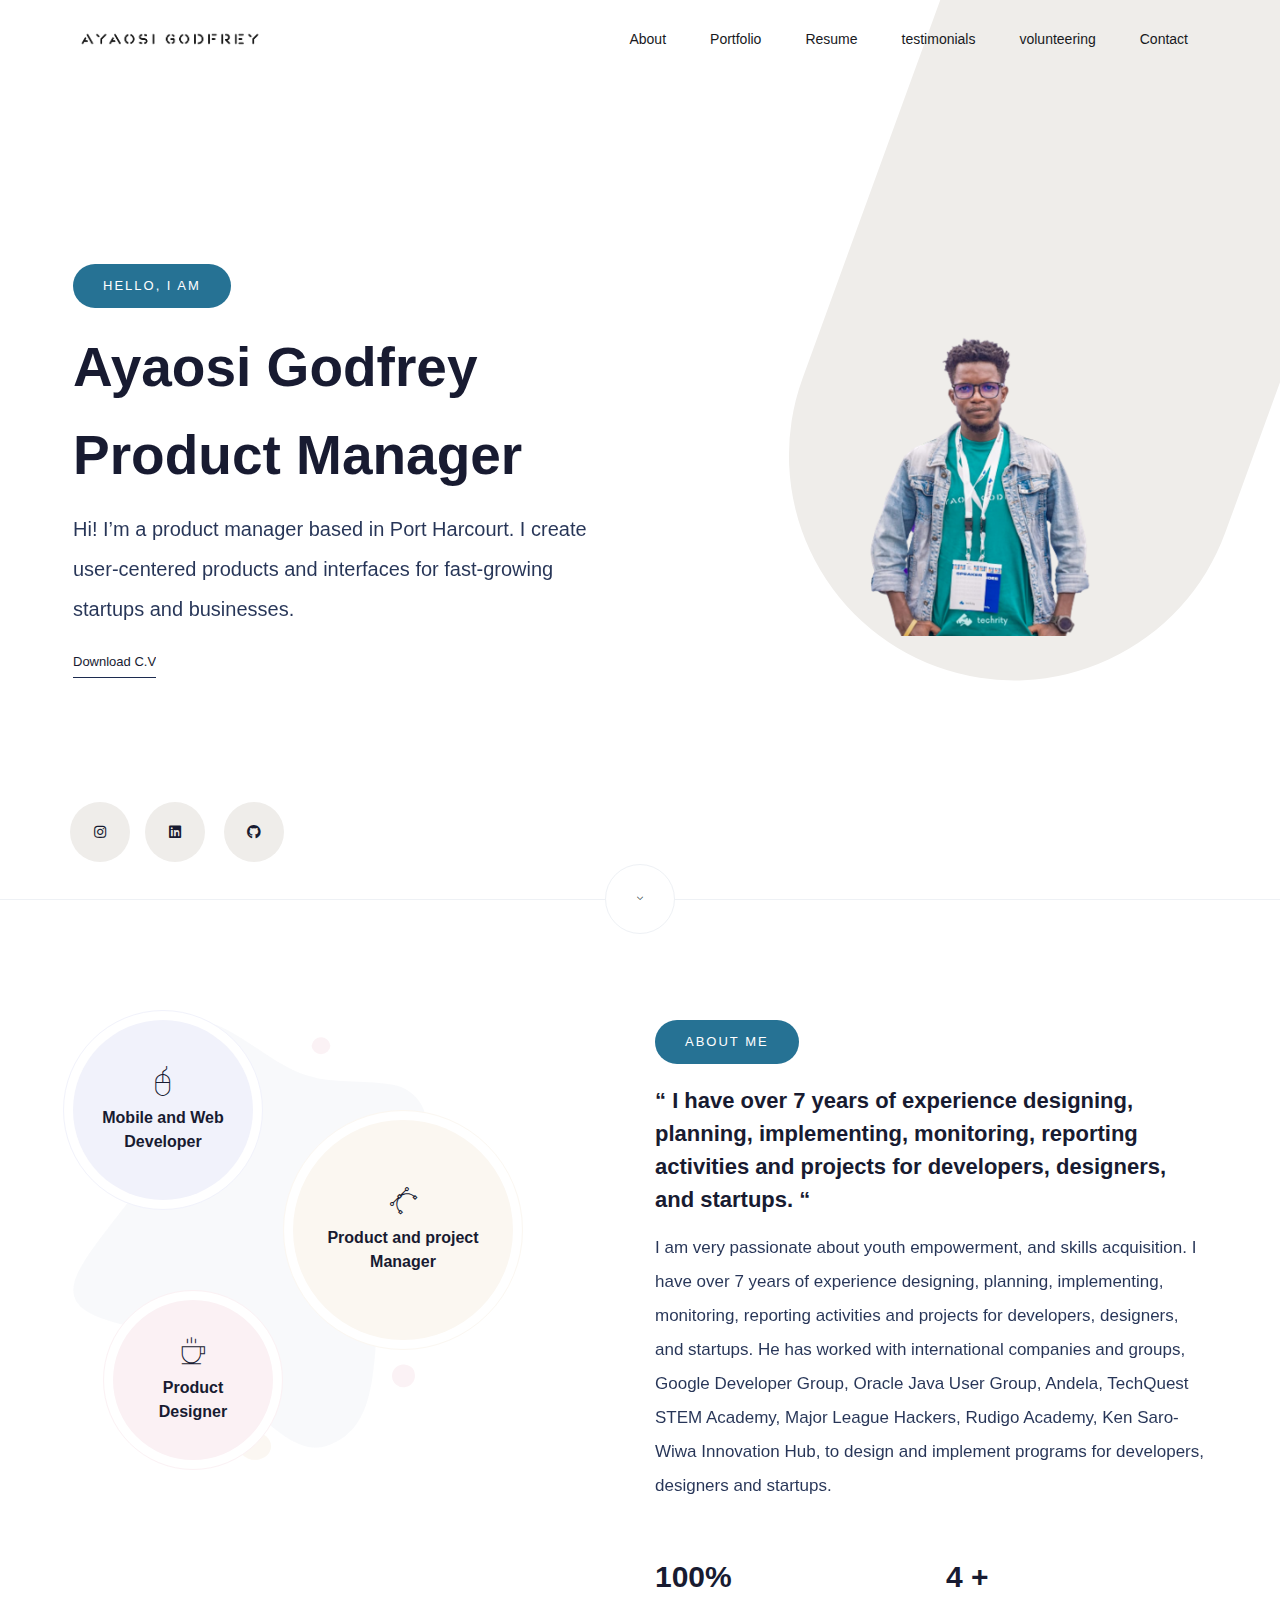
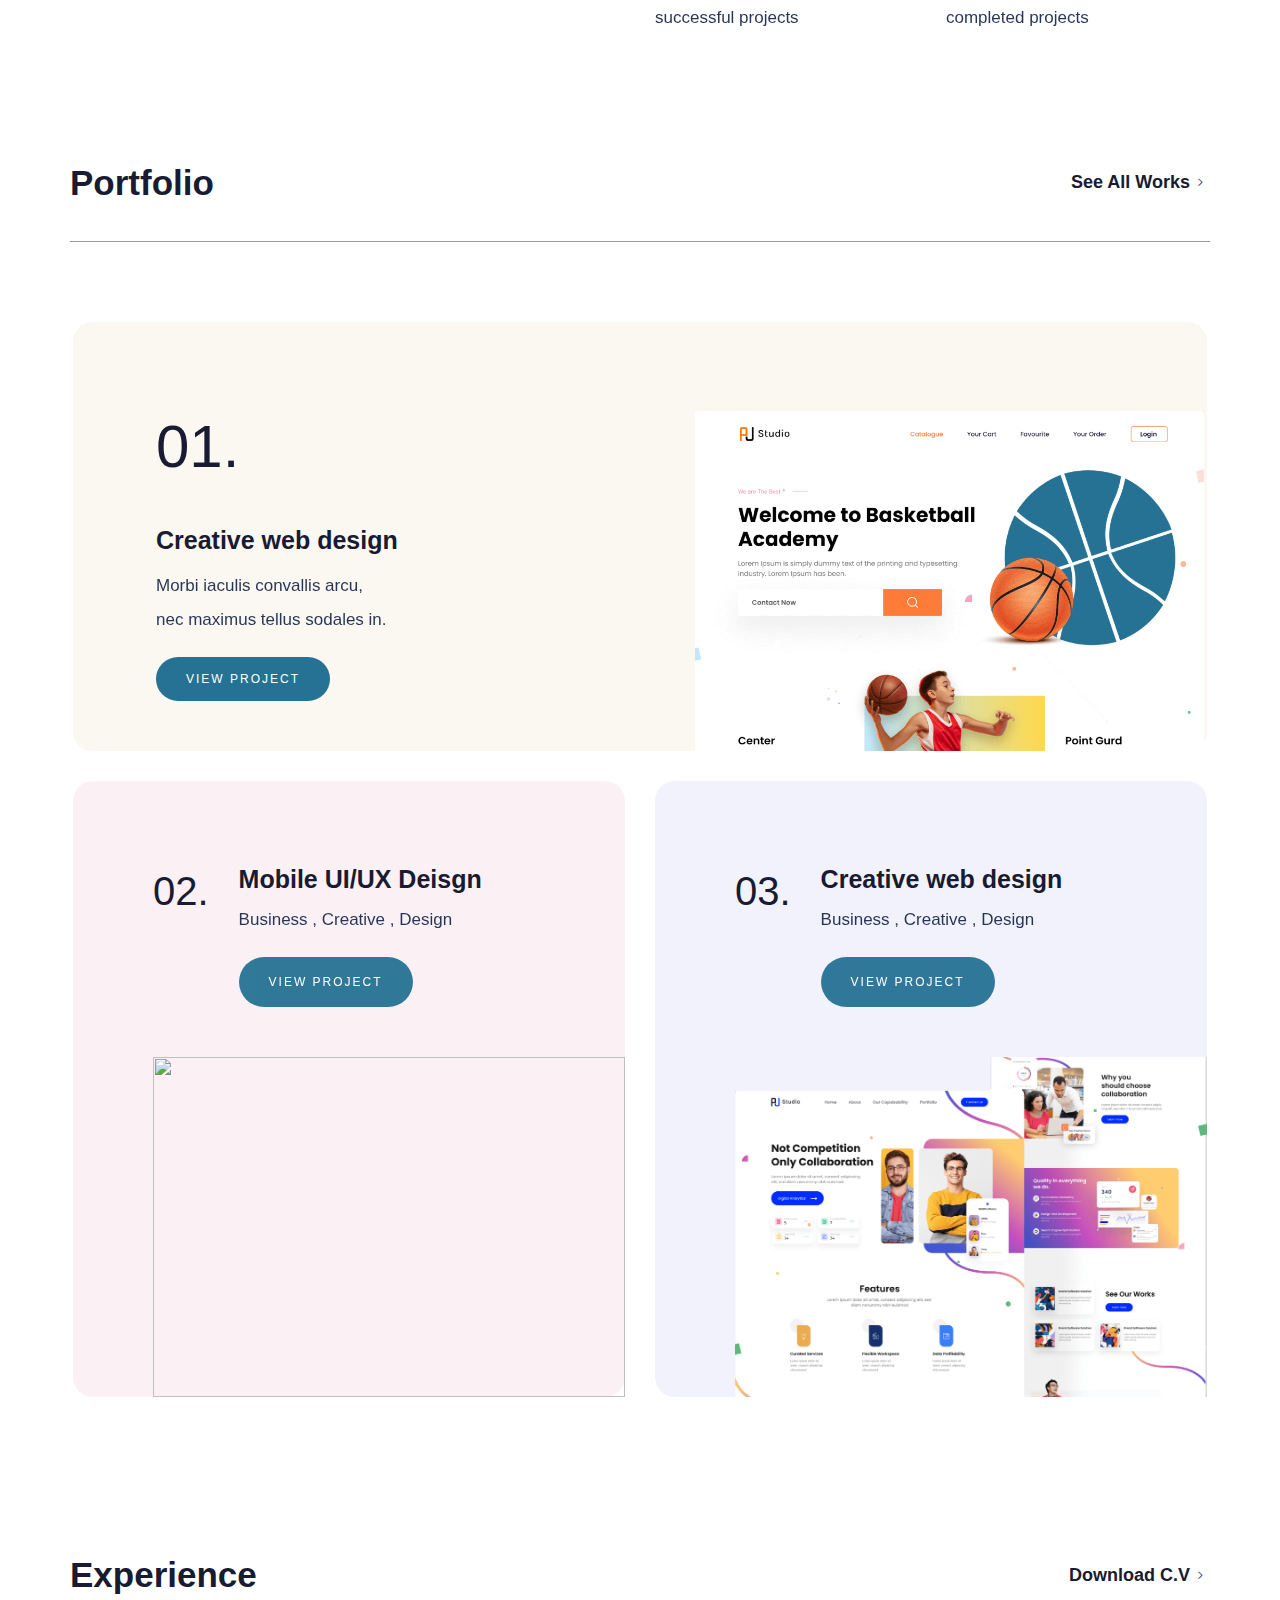
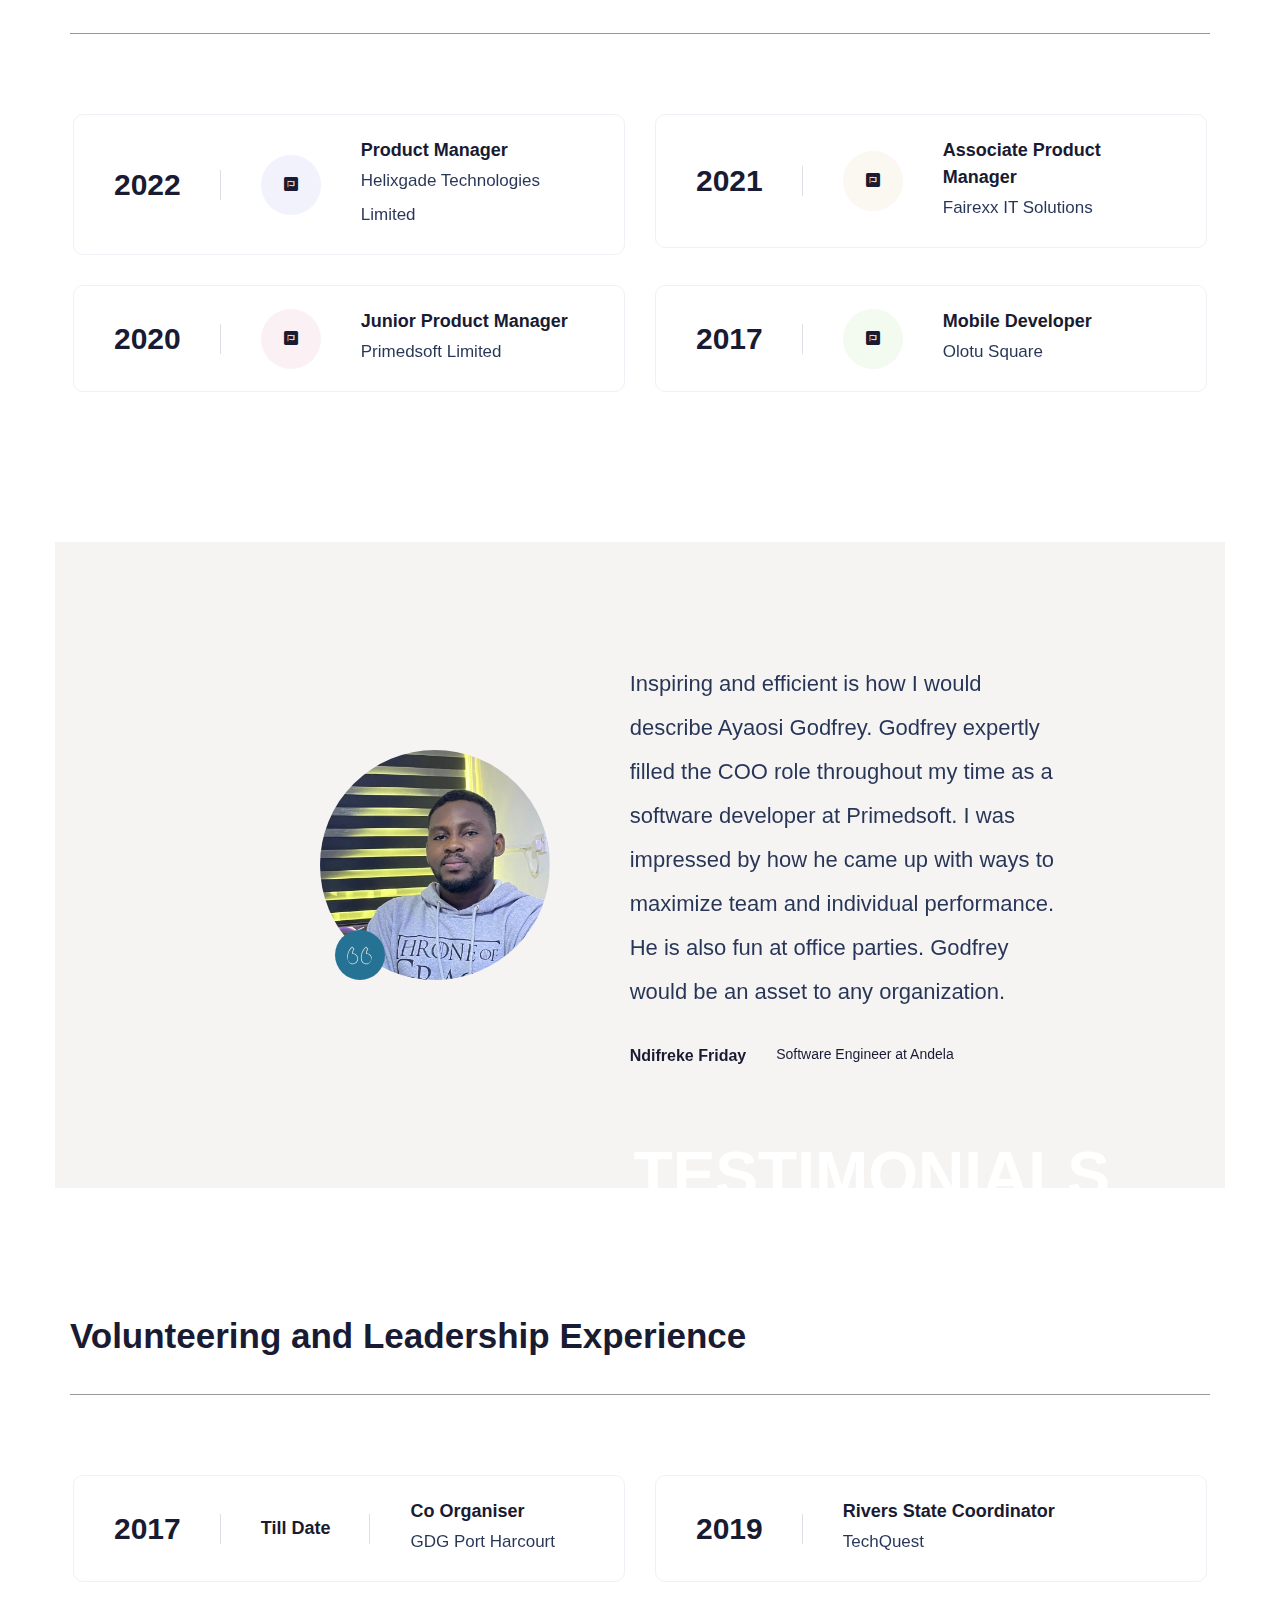
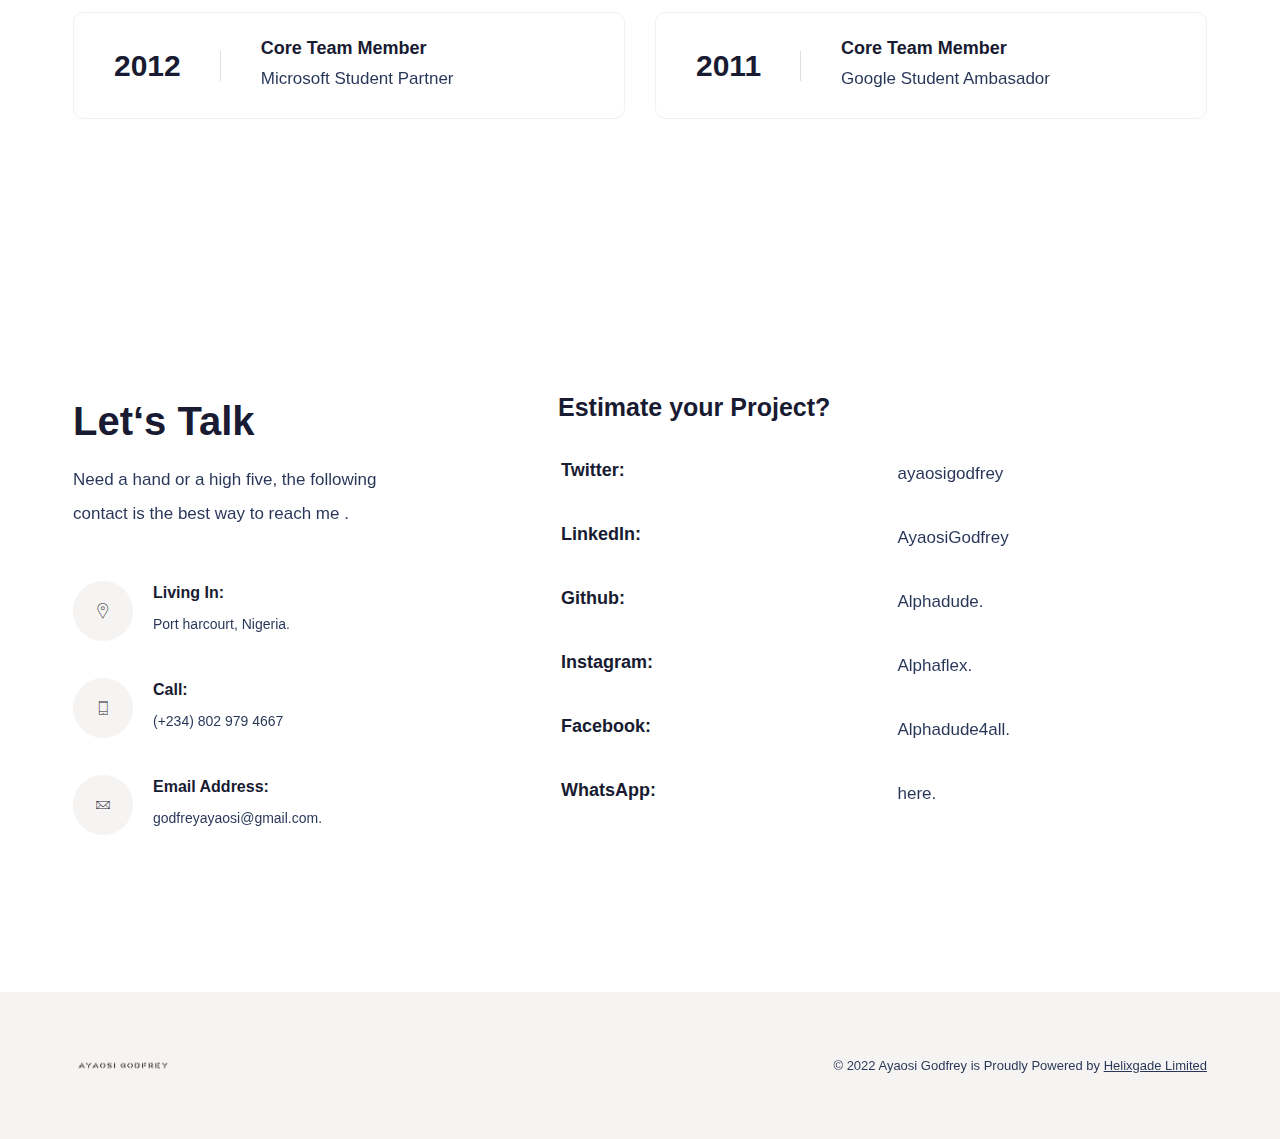
==== commit fc8c822b: "update ndie details" ====
--- a/index.html
+++ b/index.html
@@ -2919,8 +2919,8 @@
                                                         I was impressed by how he came up with ways to maximize team and individual performance. 
                                                         He is also fun at office parties. Godfrey would be an asset to any organization.</p>
                                                     <div class="info flex">
-                                                        <h6 class="fz-16">Ndiee</h6><span
-                                                            class="fz-14 fw-200">Twitter Seo</span>
+                                                        <h6 class="fz-16">Ndifreke Friday</h6><span
+                                                            class="fz-14 fw-200">Software Engineer at Andela</span>
                                                     </div>
                                                 </div>
                                             </div>
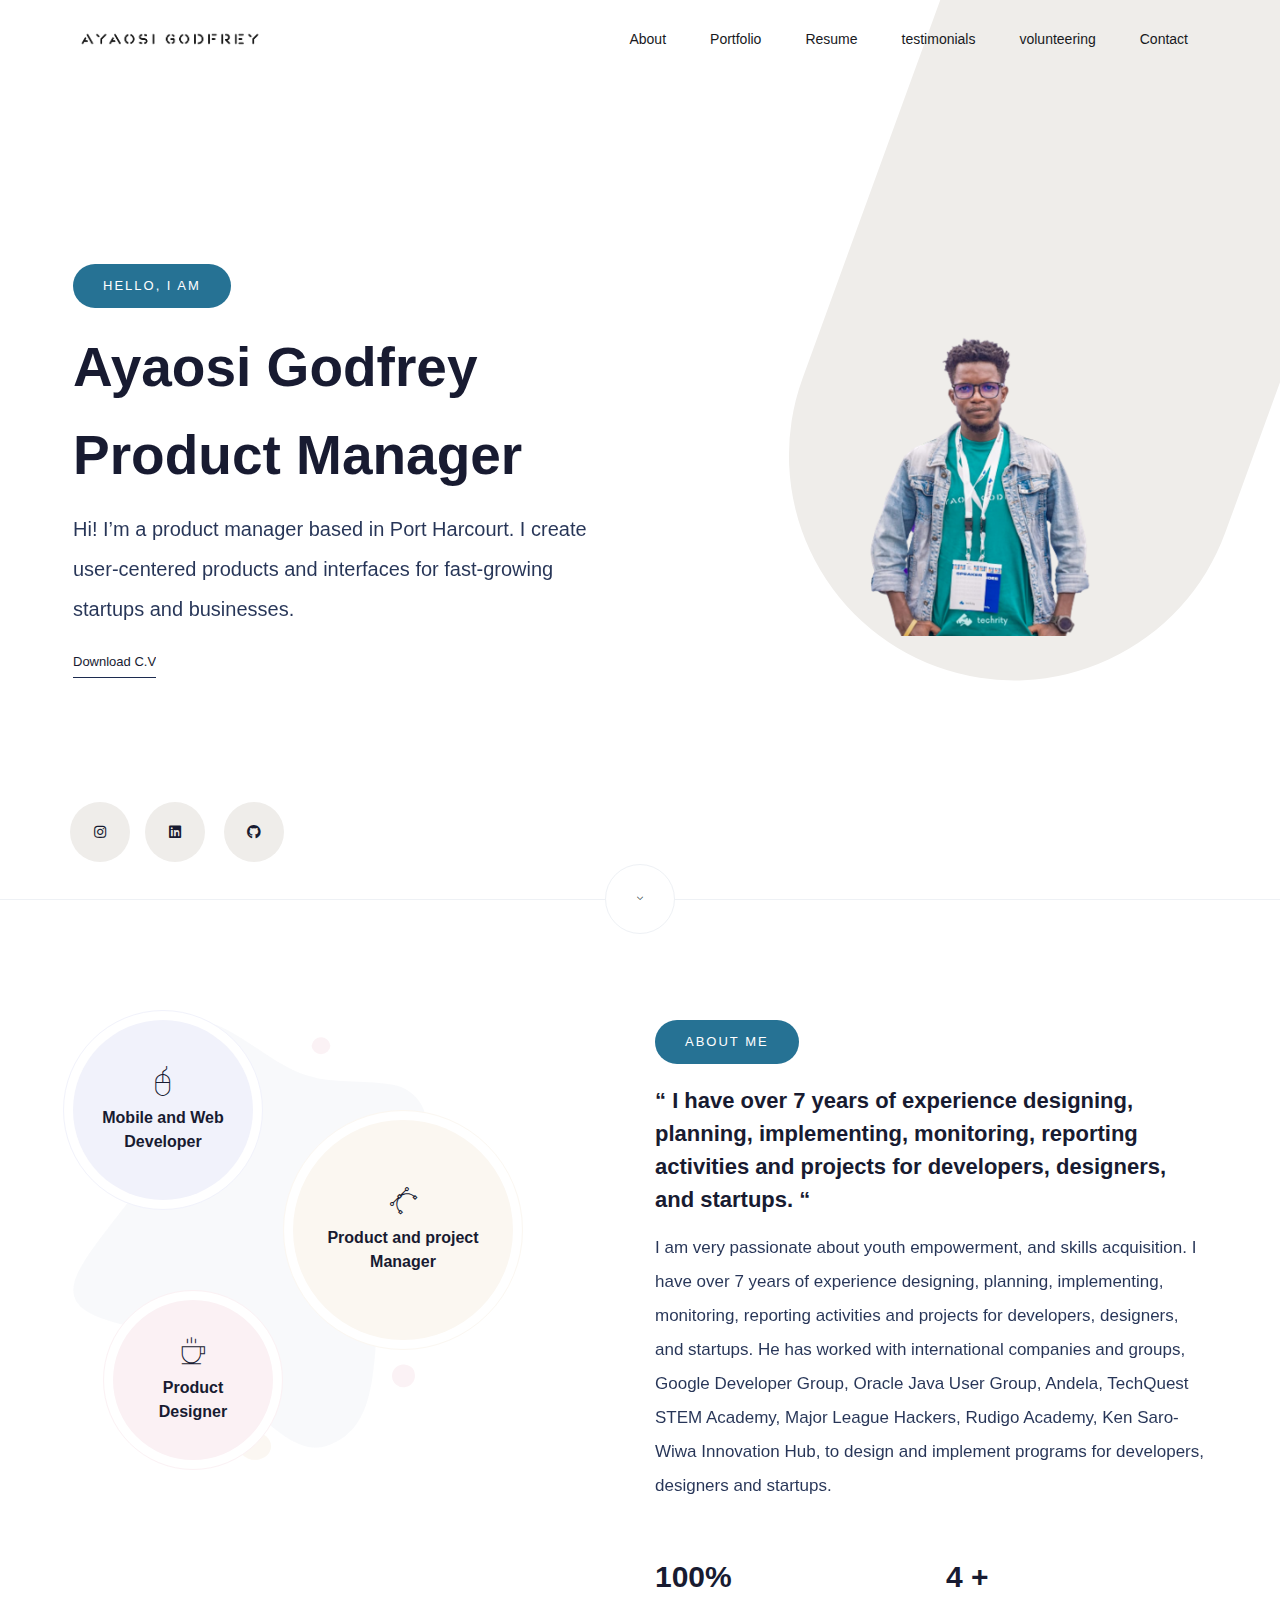
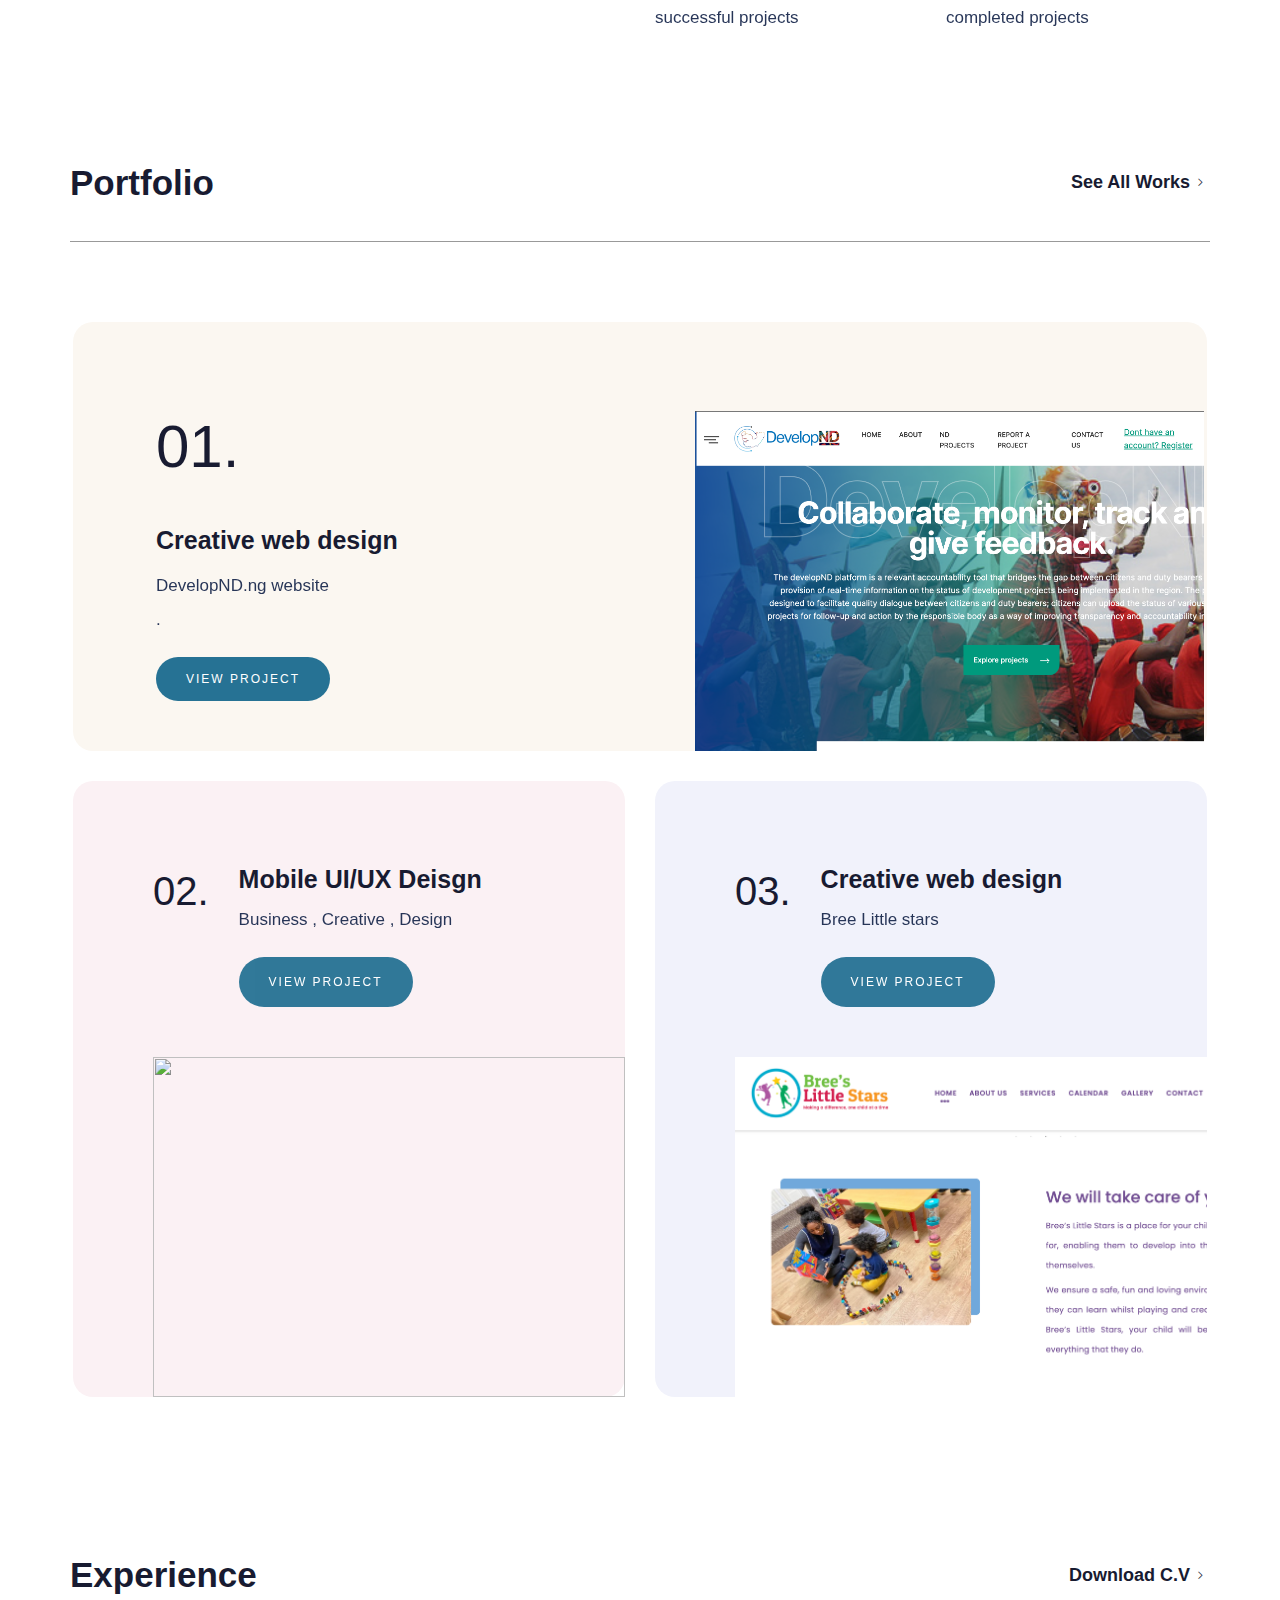
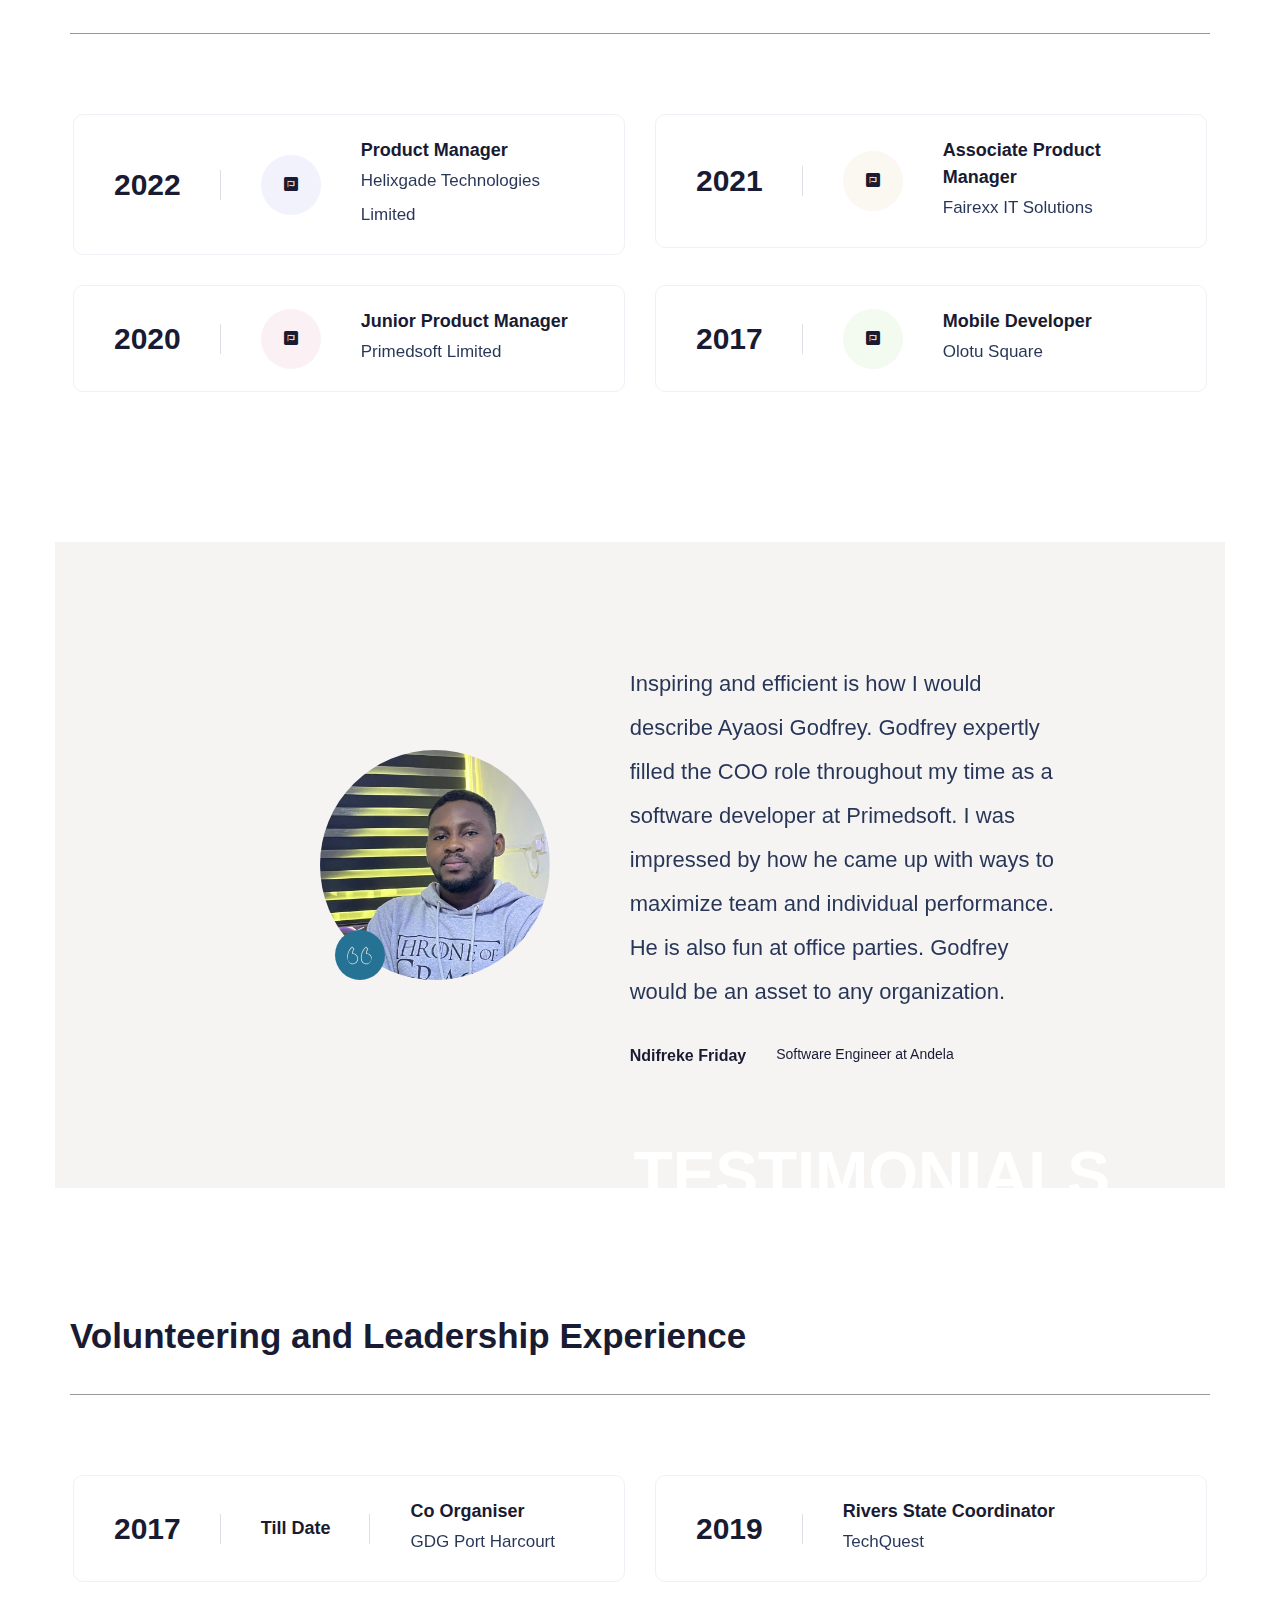
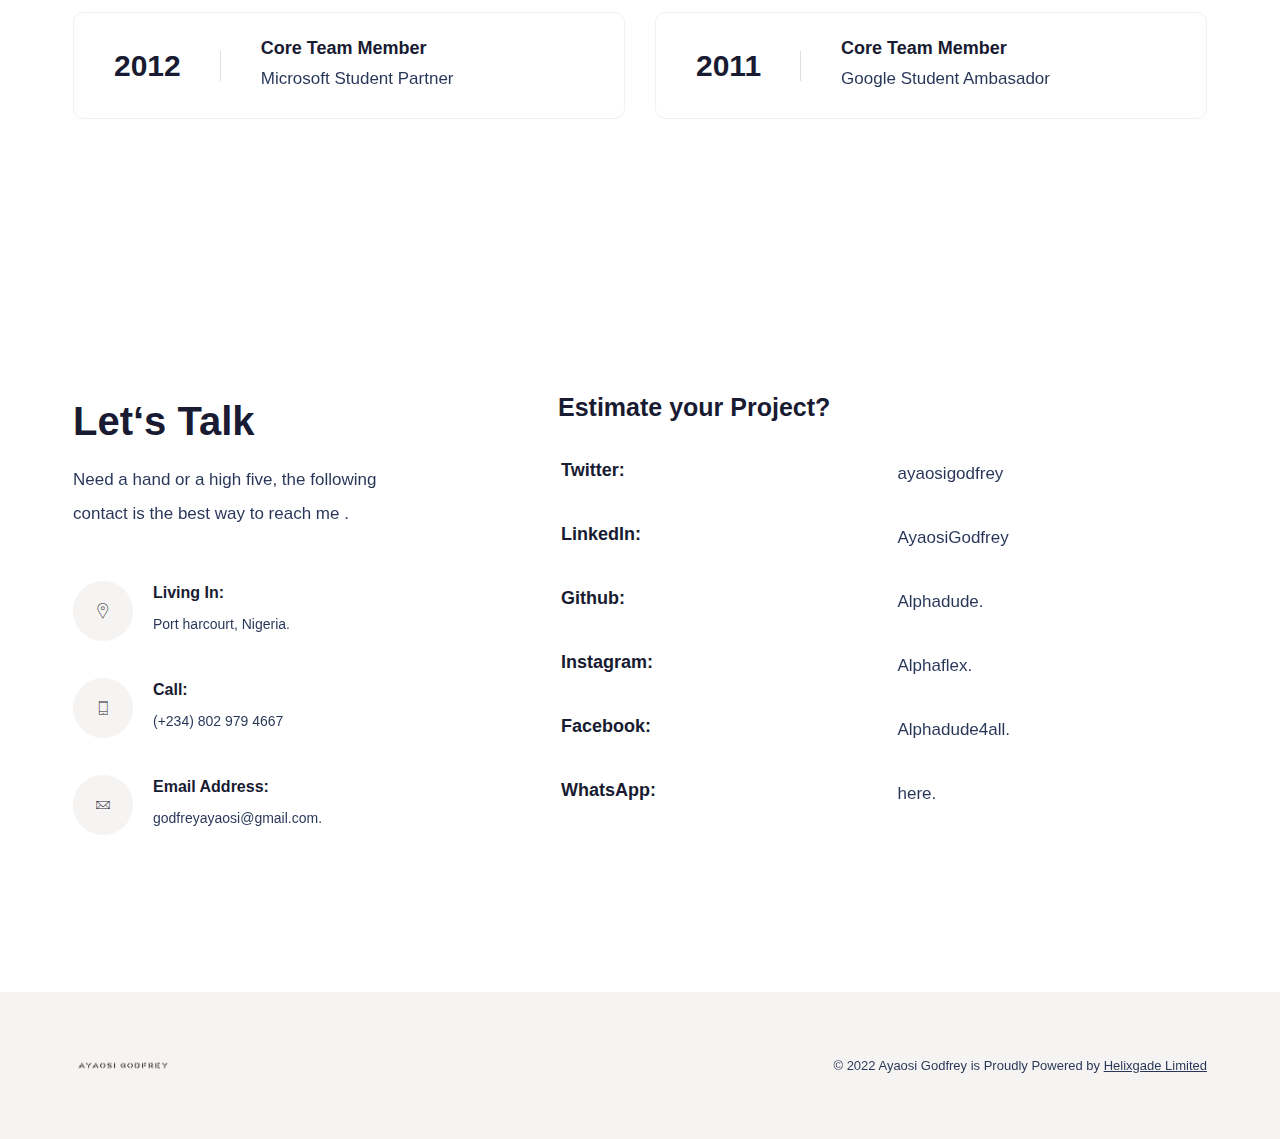
==== commit 6878dd1a: "update" ====
--- a/index.html
+++ b/index.html
@@ -2779,14 +2779,14 @@
                                     <div class="col-md-6">
                                         <div class="cont pb-50"><span class="fz-60 mb-30">01.</span>
                                             <h5 class="fw-600 mb-10">Creative web design</h5>
-                                            <p>Morbi iaculis convallis arcu,
-                                                <!-- --> <br /> <!-- -->nec maximus tellus sodales in.
-                                            </p><a class="sub-title mb-0 mt-20" href="project-details.html"><span
+                                            <p>DevelopND.ng website
+                                                 <br /> .
+                                            </p><a class="sub-title mb-0 mt-20" href="https://developnd.ng/"><span
                                                     class="text fz-12">View project</span></a>
                                         </div>
                                     </div>
                                     <div class="col-md-6 d-flex align-items-end">
-                                        <div class="img full-width"><img src="freelancer/img/works/4.png" alt="" />
+                                        <div class="img full-width"><img src="freelancer/img/developnd.png" alt="" />
                                         </div>
                                     </div>
                                 </div>
@@ -2813,13 +2813,13 @@
                                     <div class="mr-30"><span class="fz-40 mb-30">03.</span></div>
                                     <div>
                                         <h5 class="fw-600 mb-5"><a href="#0">Creative web design</a></h5>
-                                        <p>Business , Creative , Design <br>
-                                            <a class="sub-title mb-0 mt-20" href="project-details.html"><span
+                                        <p>Bree Little stars<br>
+                                            <a class="sub-title mb-0 mt-20" href="https://breeslittlestars.co.uk/"><span
                                                 class="text fz-12">View project</span></a>
                                         </p>
                                     </div>
                                 </div>
-                                <div class="img"><img src="freelancer/img/works/2.png" alt="" /></div>
+                                <div class="img"><img src="freelancer/img/bree.png" alt="" /></div>
                             </div>
                         </div>
                     </div>
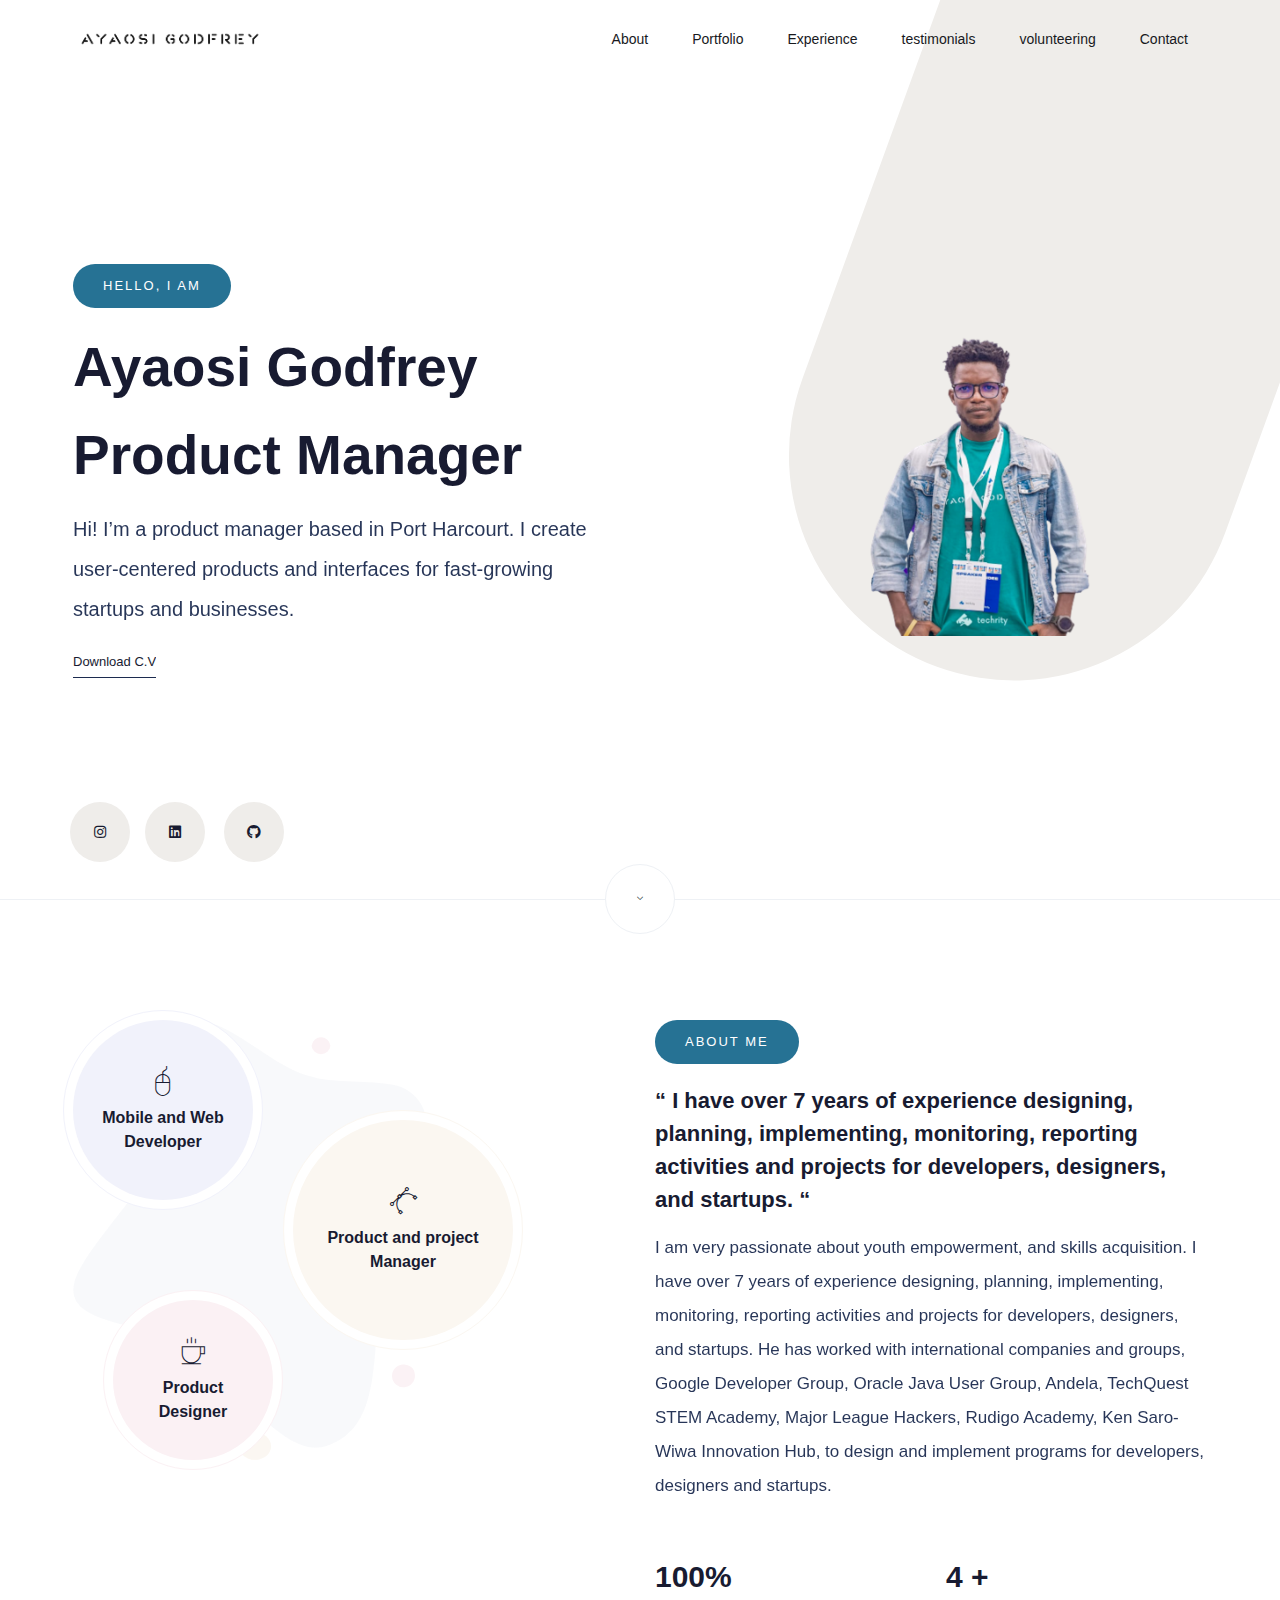
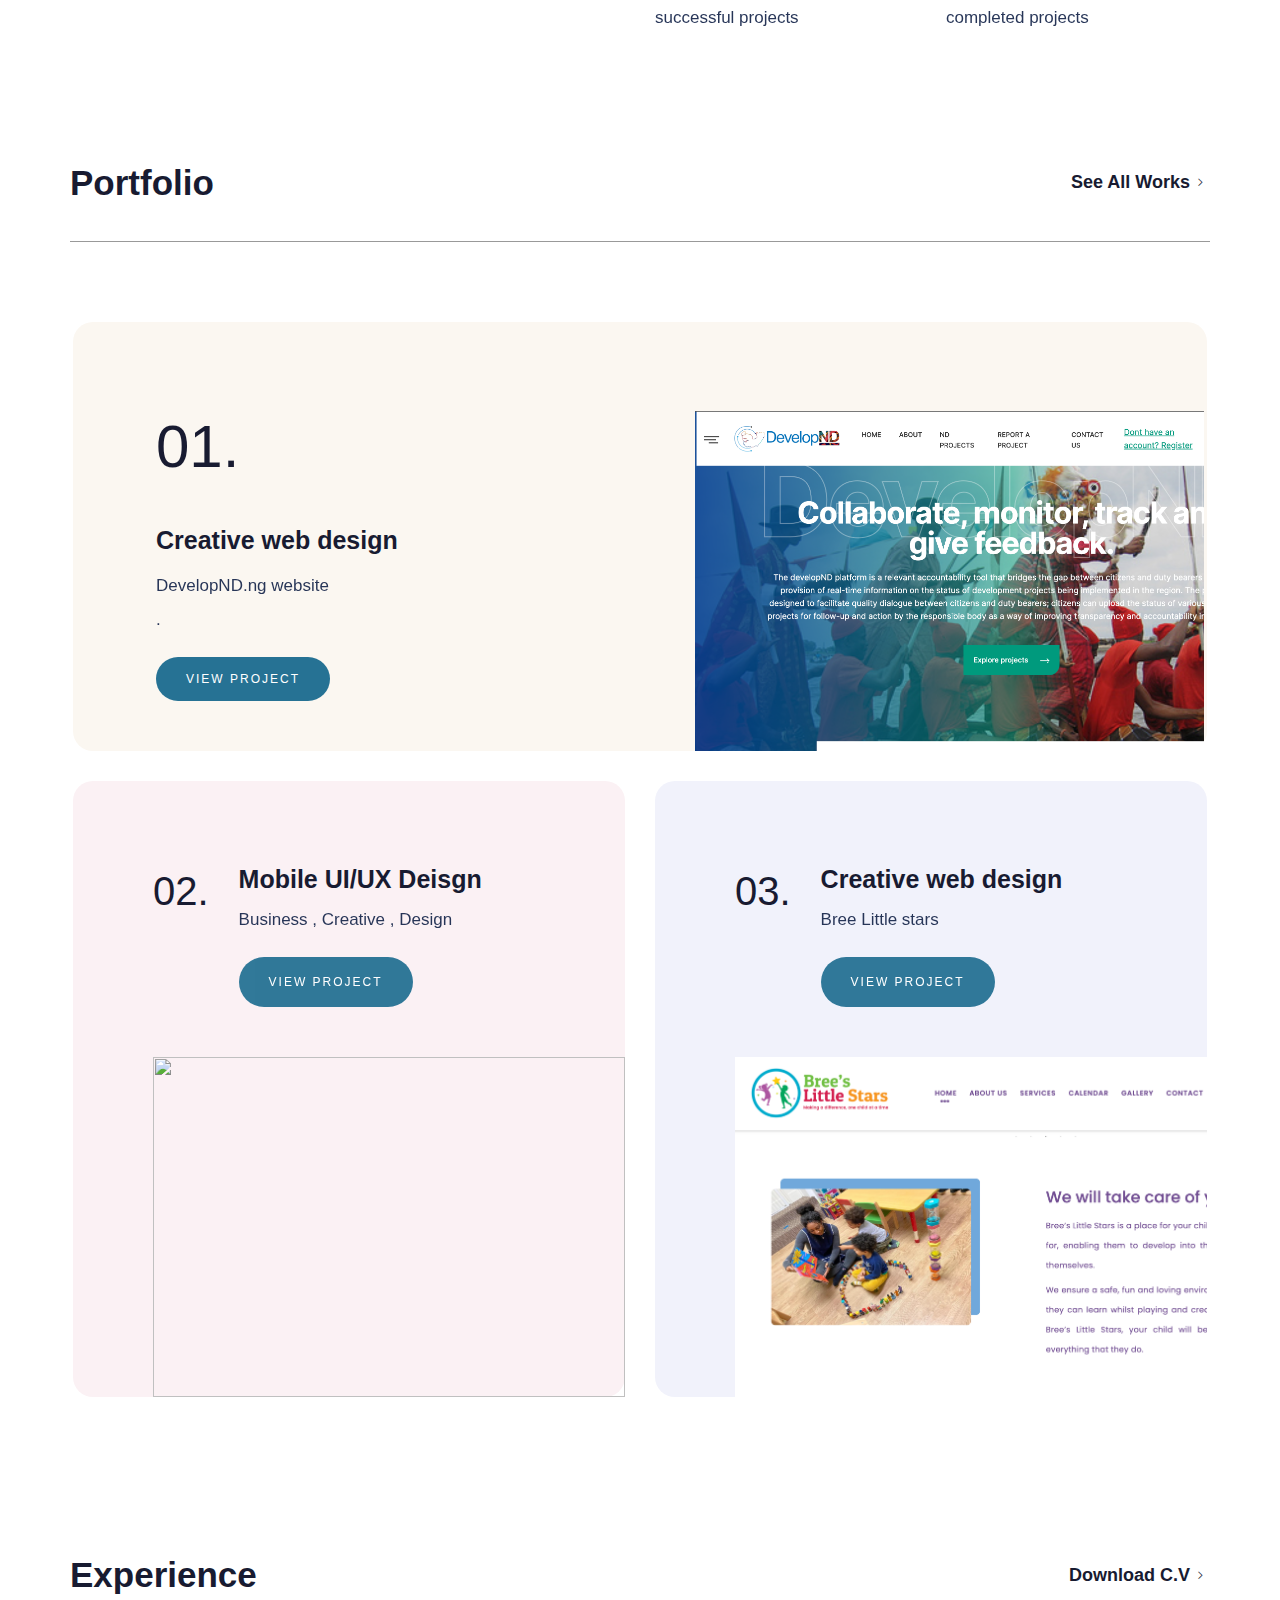
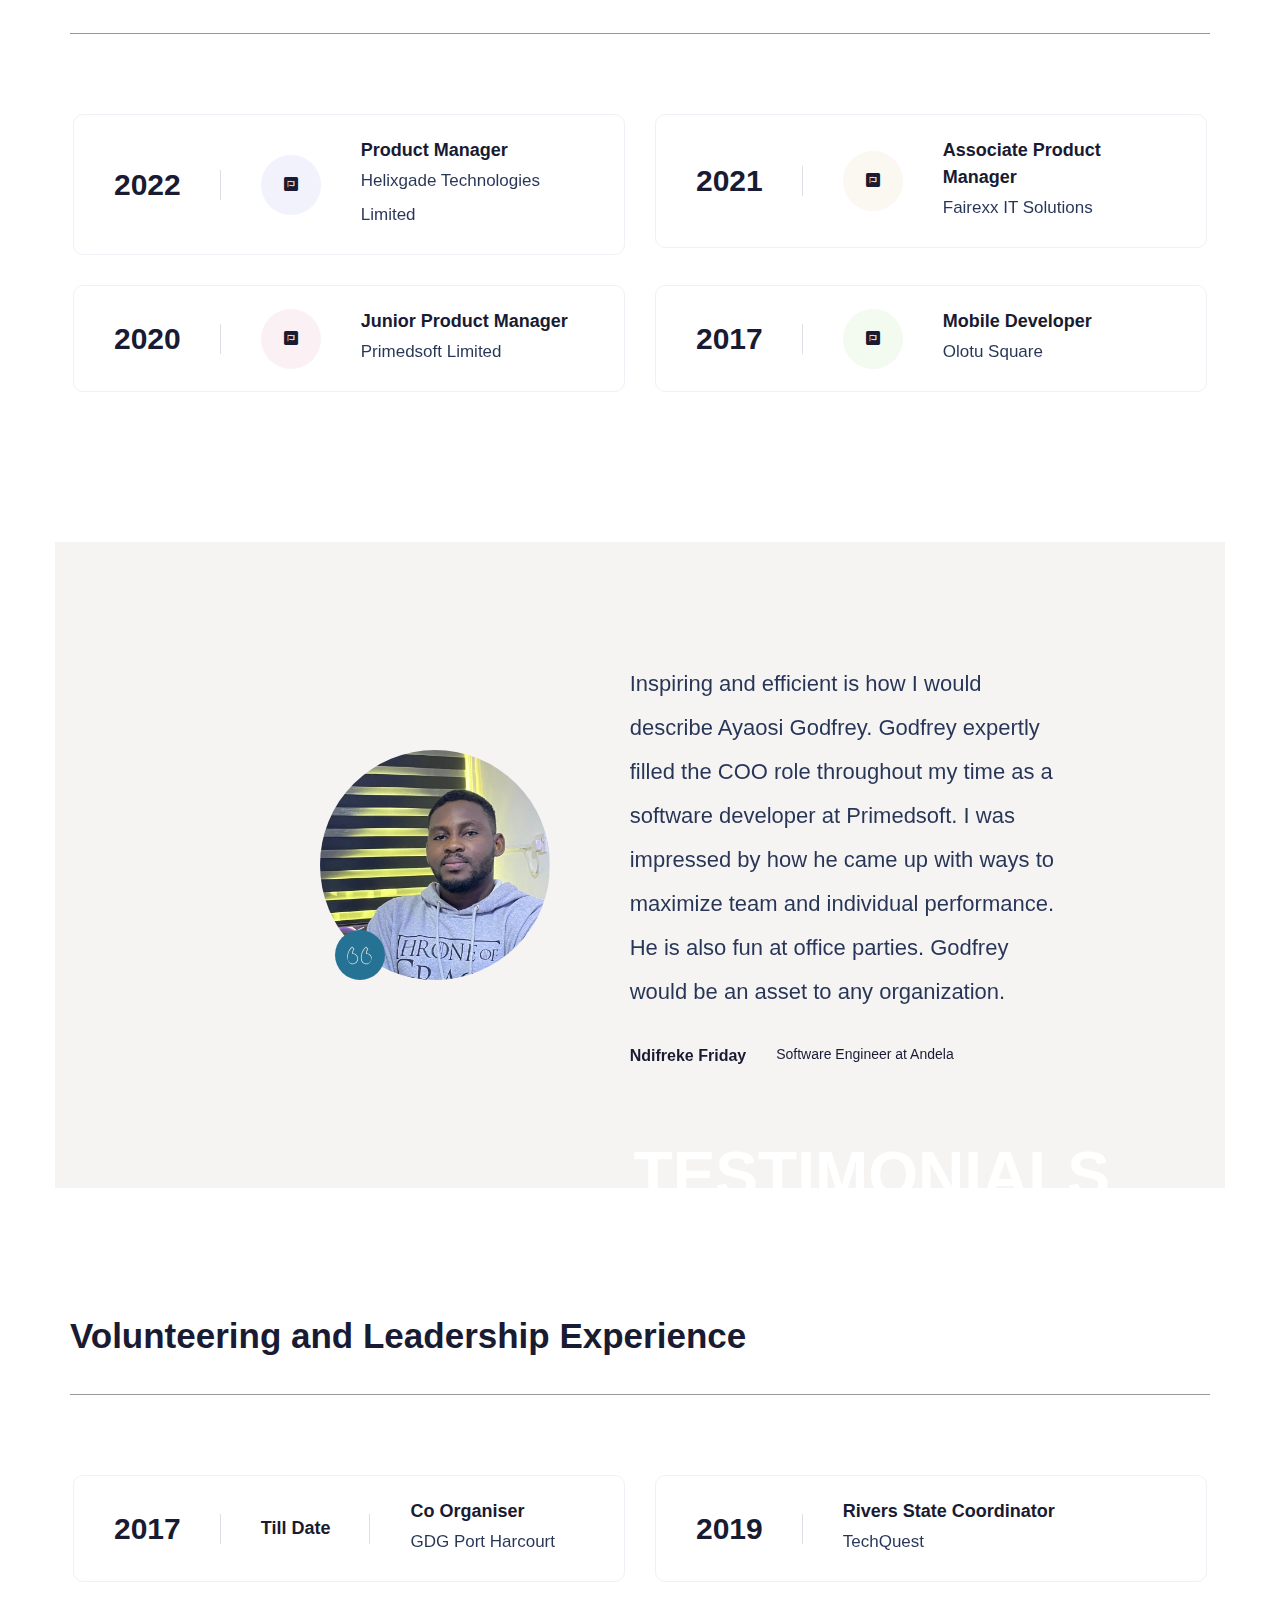
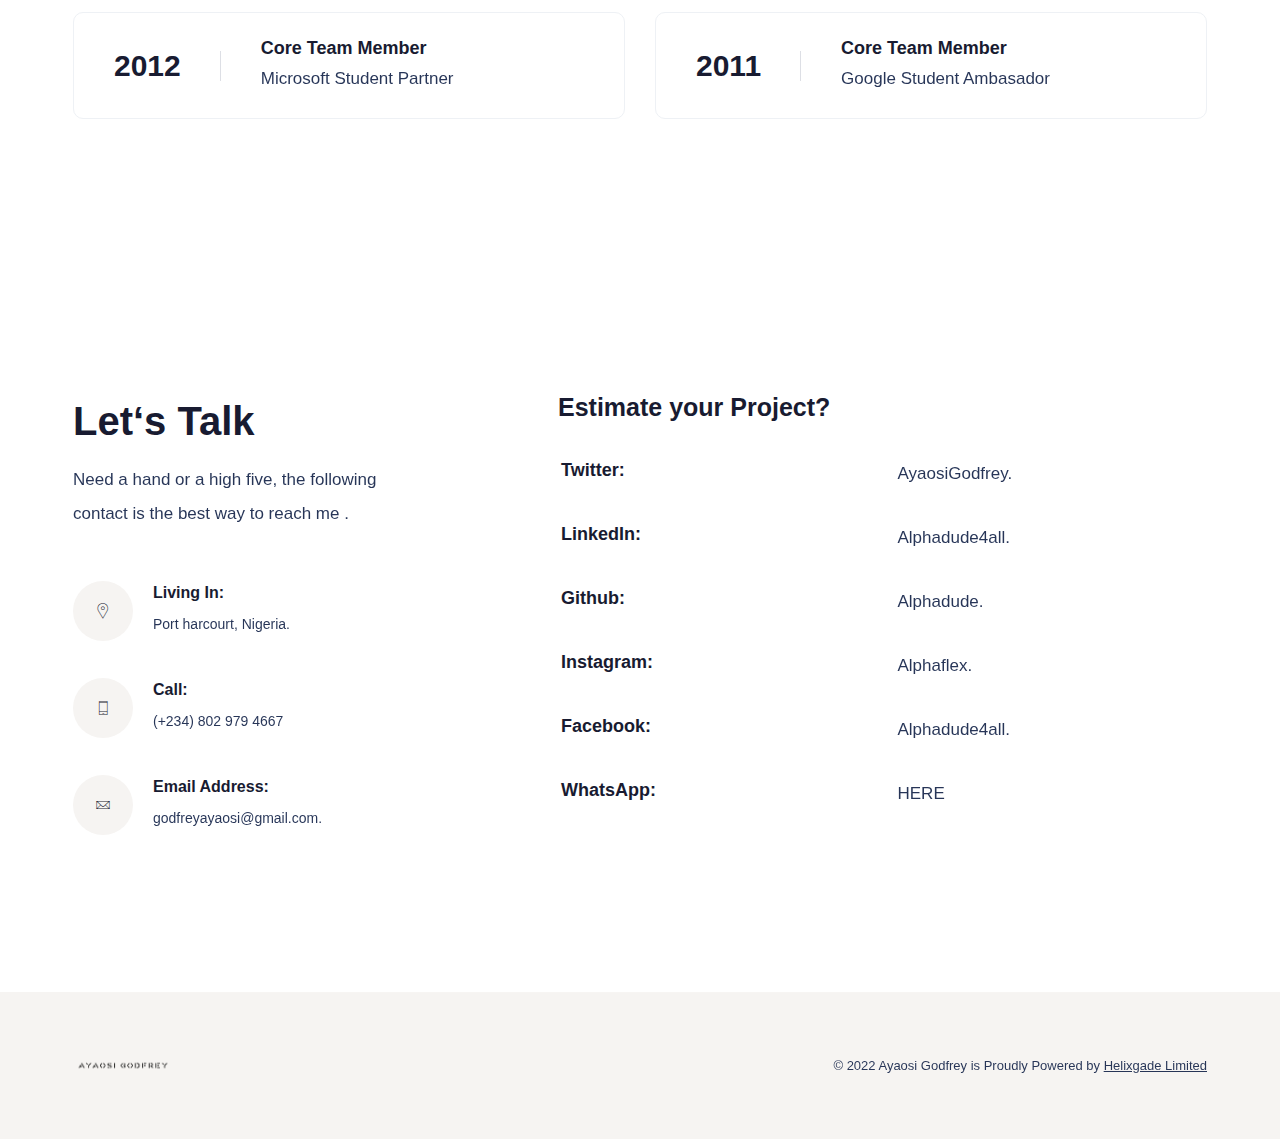
==== commit 3e8a491b: "update" ====
--- a/index.html
+++ b/index.html
@@ -2668,7 +2668,7 @@
                     <ul class="navbar-nav">
                         <li class="nav-item"><a class="nav-link" href="#section1" data-scroll-nav="1">About</a></li>
                         <li class="nav-item"><a class="nav-link" href="#section2" data-scroll-nav="2">Portfolio</a></li>
-                        <li class="nav-item"><a class="nav-link" href="#section3" data-scroll-nav="3">Resume</a></li>
+                        <li class="nav-item"><a class="nav-link" href="#section3" data-scroll-nav="3">Experience</a></li>
                         <li class="nav-item"><a class="nav-link" href="#section4" data-scroll-nav="4">testimonials</a></li>
                         <li class="nav-item"><a class="nav-link" href="#section5" data-scroll-nav="5">volunteering</a></li>
                         <li class="nav-item"><a class="nav-link" href="#section6" data-scroll-nav="5">Contact</a></li>
@@ -3057,42 +3057,42 @@
                                                     </div>
                                             </div>
                                             <div class="col-lg-6">
-                                                <div class="form-group has-error has-danger"><p>ayaosigodfrey</p></div>
+                                                <div class="form-group"><a href="https://twitter.com/ayaosigodfrey/"><p>AyaosiGodfrey.</p></a></div>
                                             </div>
                                             <div class="col-lg-6">
                                                 <div class="form-group"><h6>LinkedIn:</h6>
                                                     </div>
                                             </div>
                                             <div class="col-lg-6">
-                                                <div class="form-group has-error has-danger"><p>AyaosiGodfrey</p></div>
+                                                <div class="form-group"><a href="https://www.linkedin.com/in/ayaosigodfrey/"><p>Alphadude4all.</p></a></div>
                                             </div>
                                             <div class="col-lg-6">
                                                 <div class="form-group"><h6>Github:</h6>
                                                     </div>
                                             </div>
                                             <div class="col-lg-6">
-                                                <div class="form-group has-error has-danger"><p>Alphadude.</p></div>
+                                                <div class="form-group"><a href="https://github.com/alphadude"><p>Alphadude.</p></a></div>
                                             </div>
                                             <div class="col-lg-6">
                                                 <div class="form-group"><h6>Instagram:</h6>
                                                     </div>
                                             </div>
                                             <div class="col-lg-6">
-                                                <div class="form-group has-error has-danger"><p>Alphaflex.</p></div>
+                                                <div class="form-group"><a href="https://instagram.com/alphaflex"><p>Alphaflex.</p></a></div>
                                             </div>
                                             <div class="col-lg-6">
                                                 <div class="form-group"><h6>Facebook:</h6>
                                                 </div>
                                             </div>
                                             <div class="col-lg-6">
-                                                <div class="form-group has-error has-danger"><p>Alphadude4all.</p></div>
+                                                <div class="form-group"><a href="https://facebook.com/alphadude4all"><p>Alphadude4all.</p></a></div>
                                             </div>
                                             <div class="col-lg-6">
                                                 <div class="form-group"><h6>WhatsApp:</h6>
                                                 </div>
                                             </div>
                                             <div class="col-lg-6">
-                                                <div class="form-group has-error has-danger"><p>here.</p></div>
+                                                <div class="form-group has-error has-danger"><a href="https://wa.me/+2347032951044?text=I'm%20interested%20in%20your%20portfolio%20details%20"><p>HERE</p></a></div>
                                             </div>
                                         </div>
                                     </div>
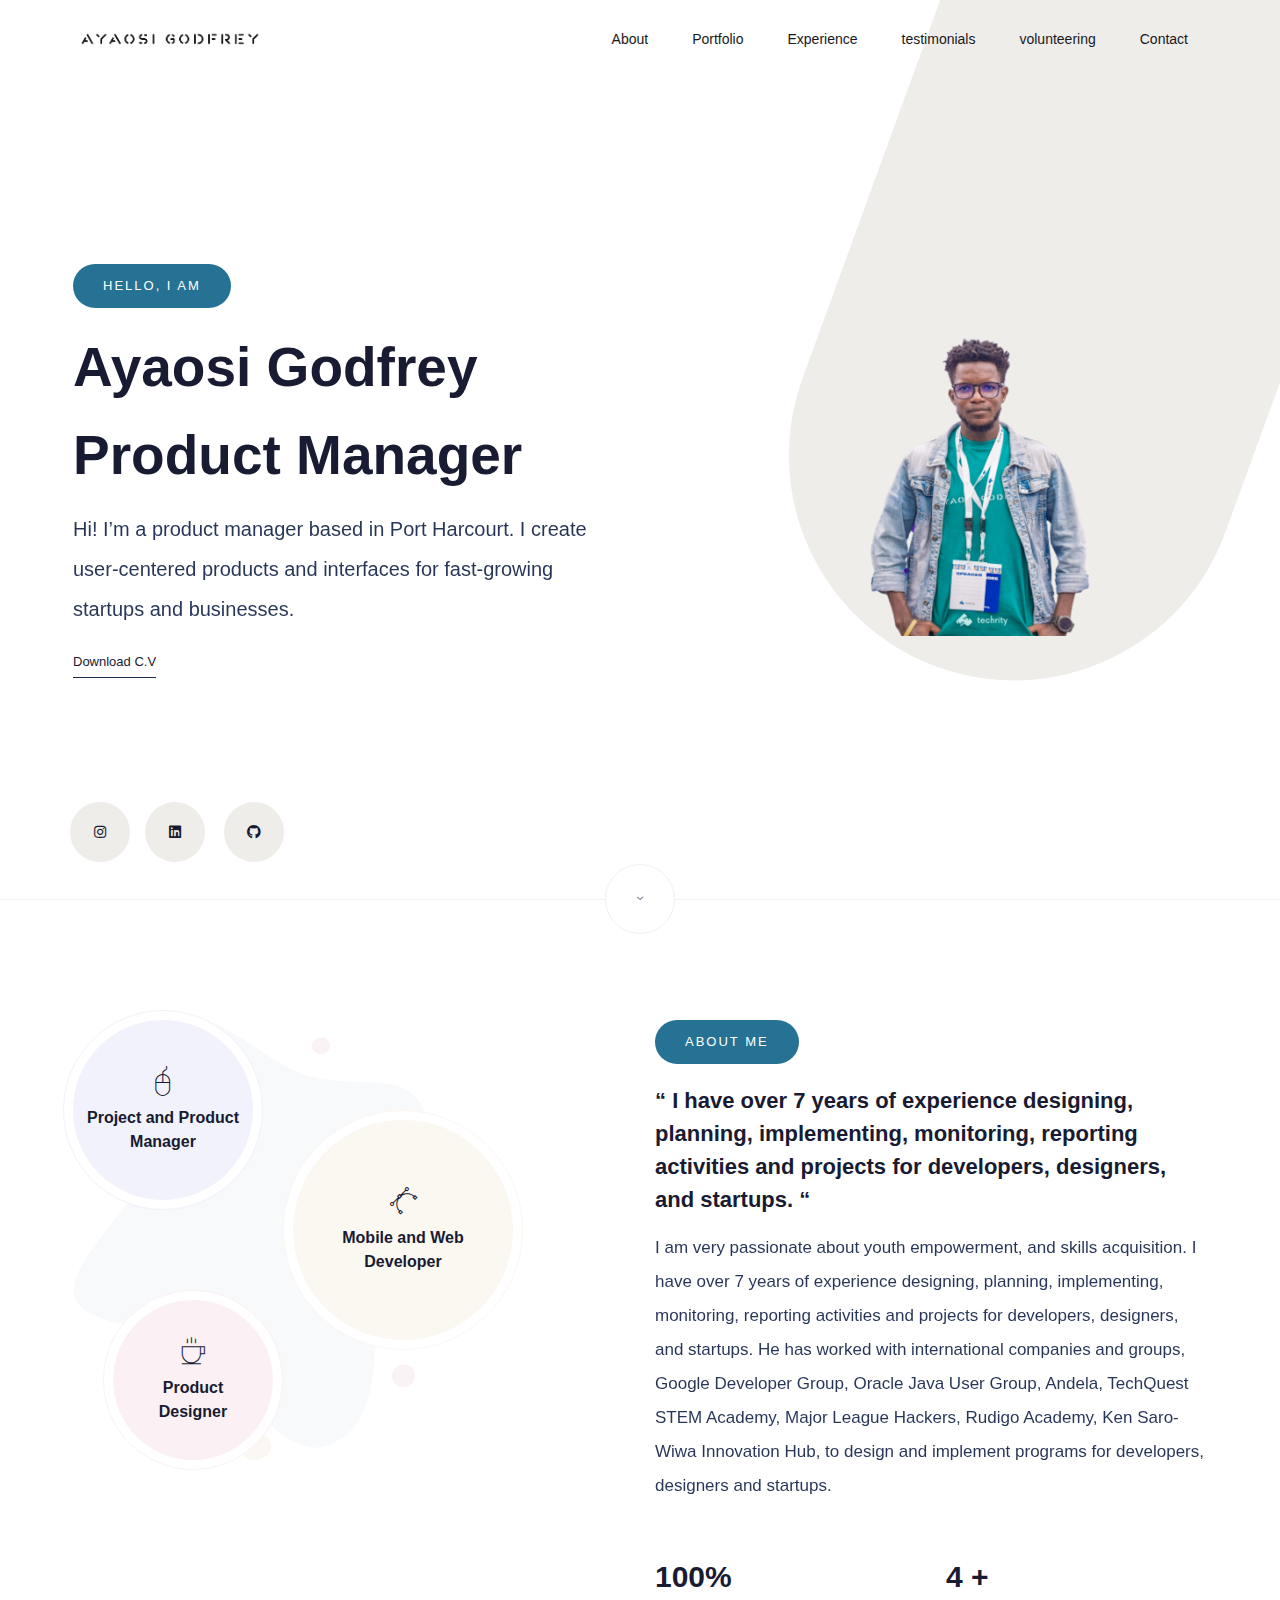
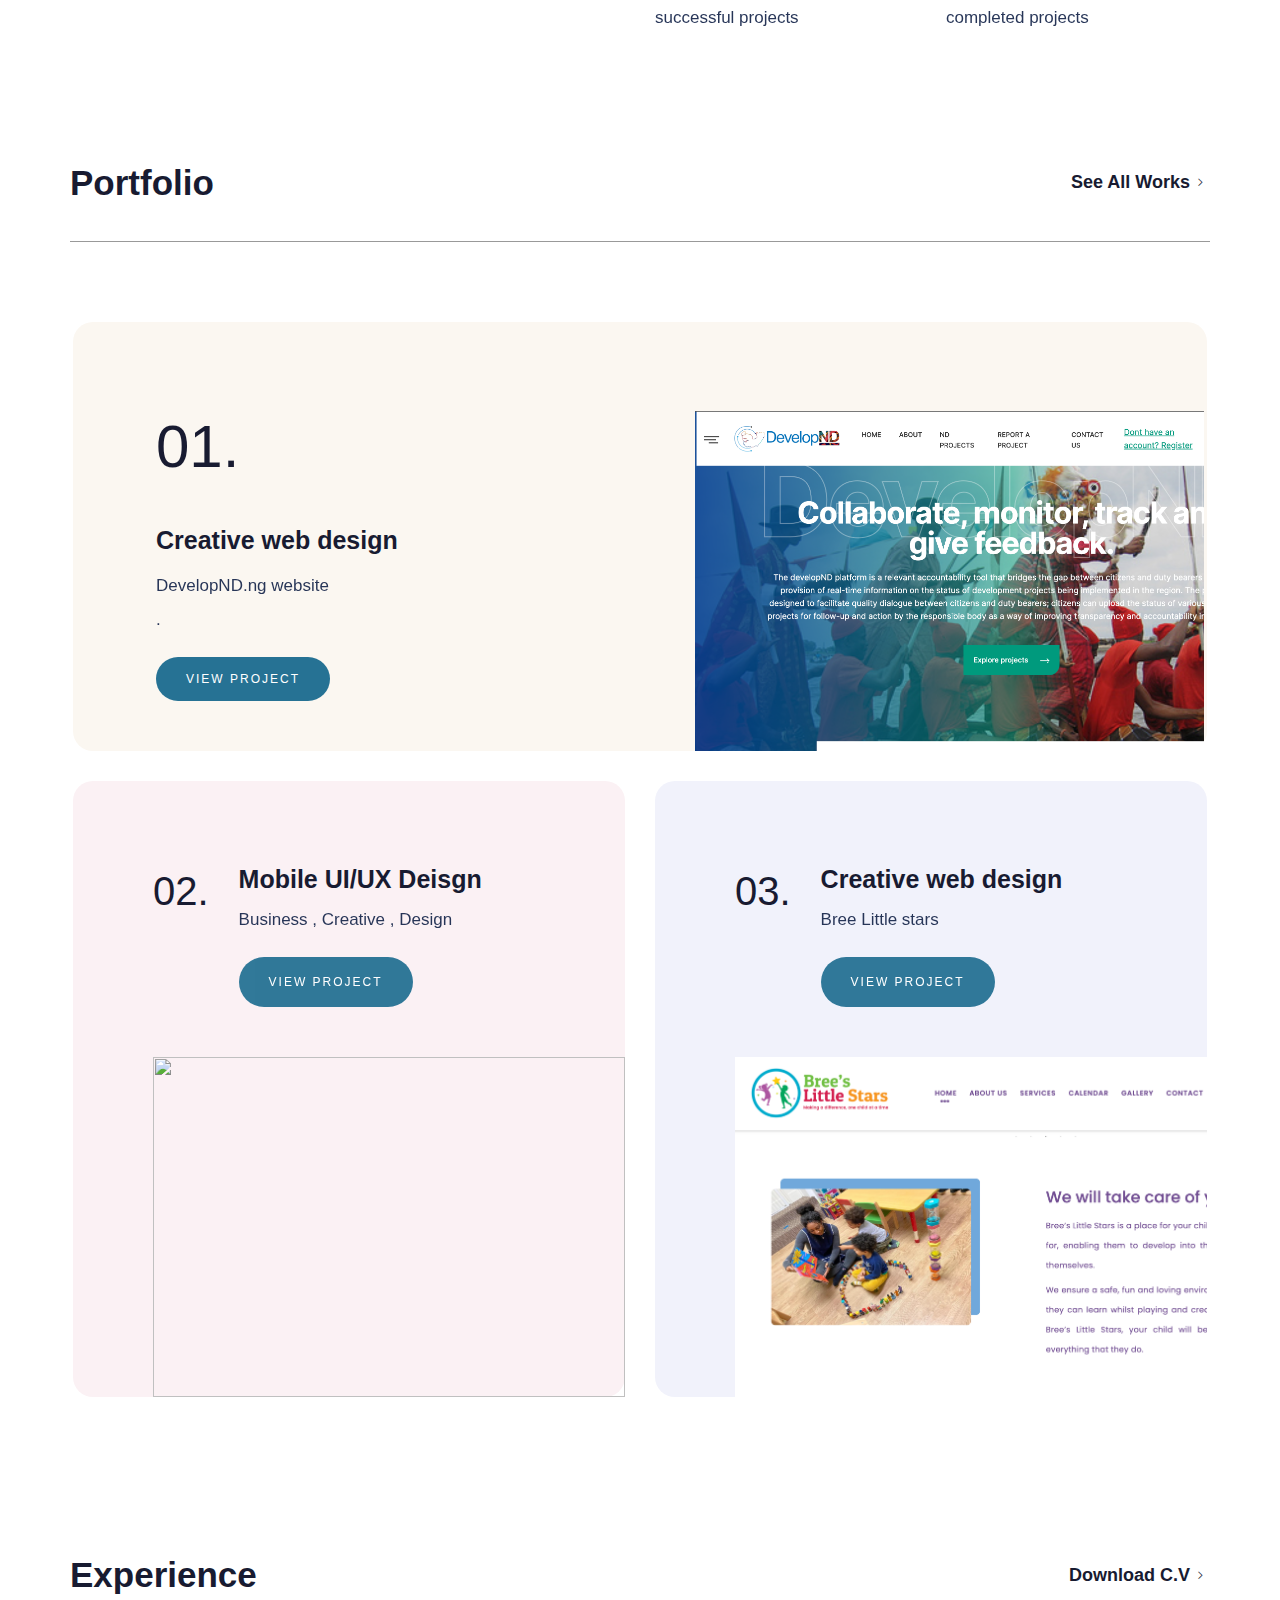
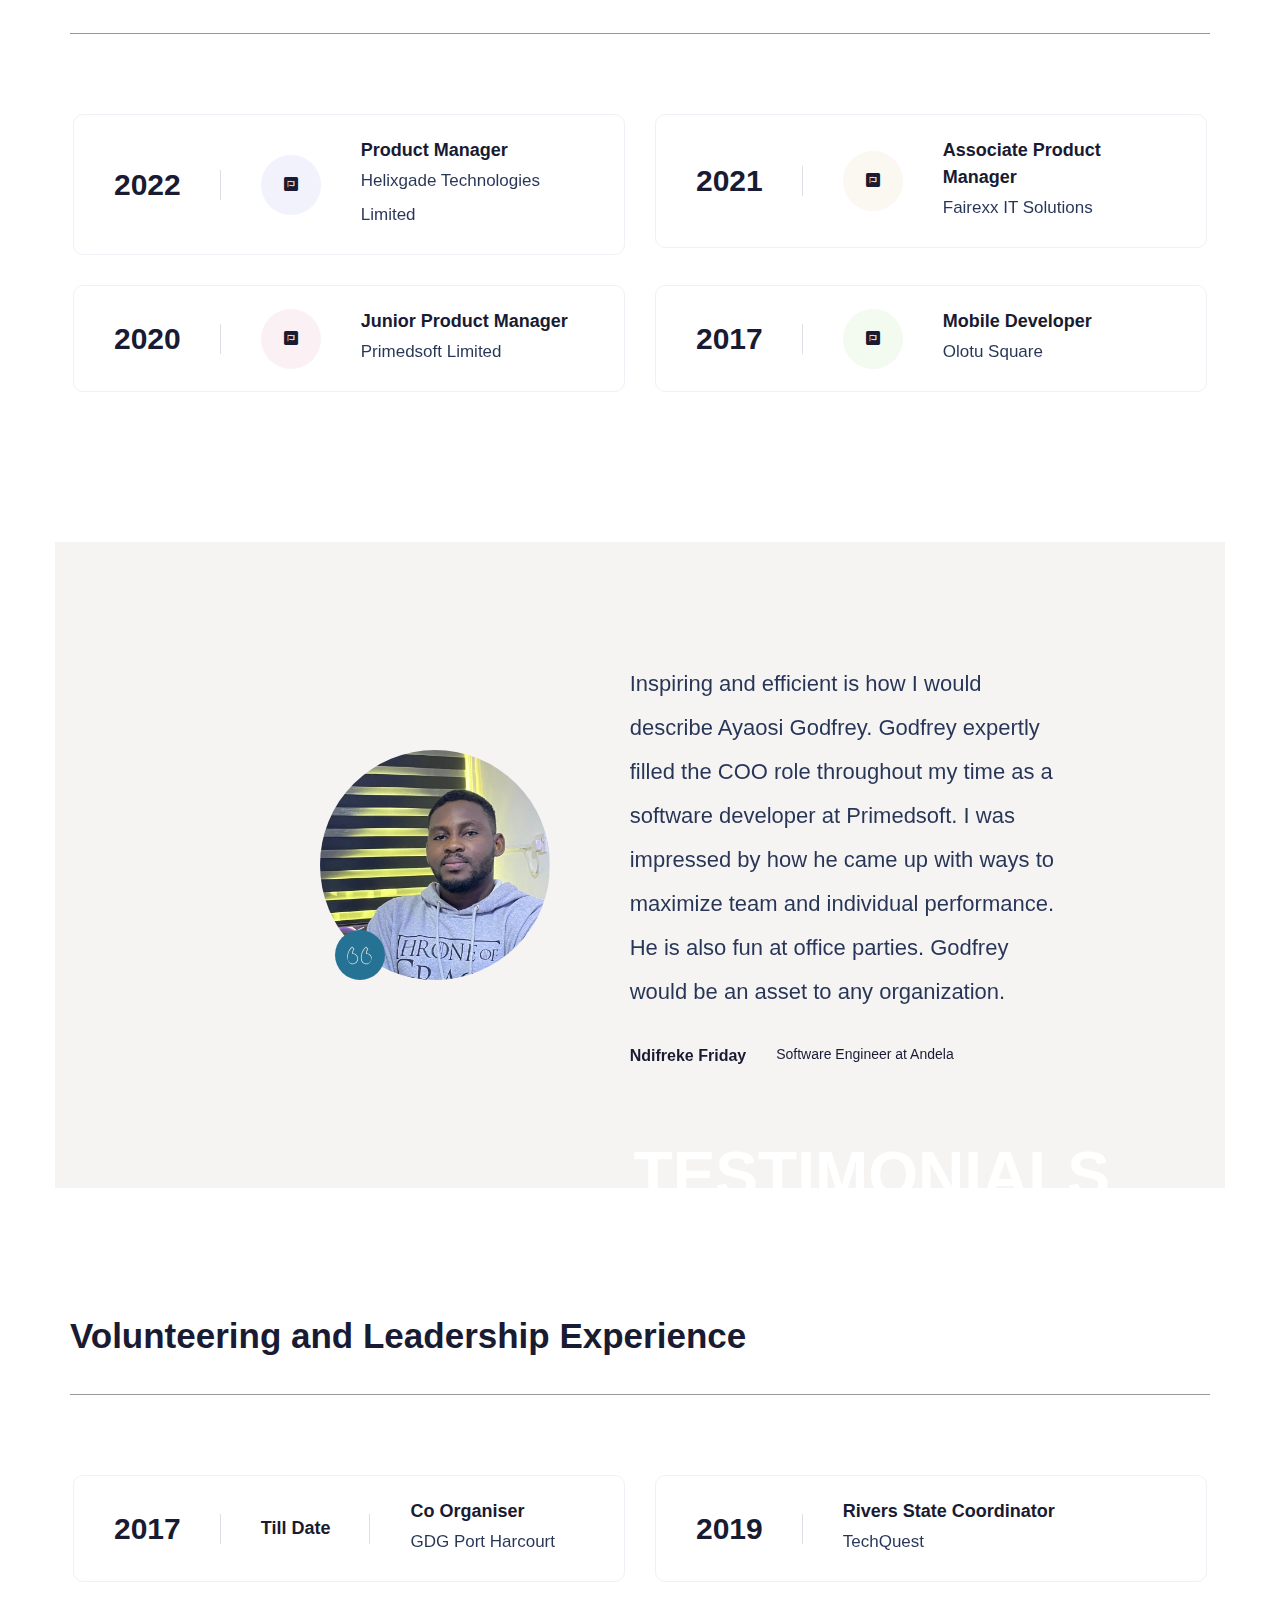
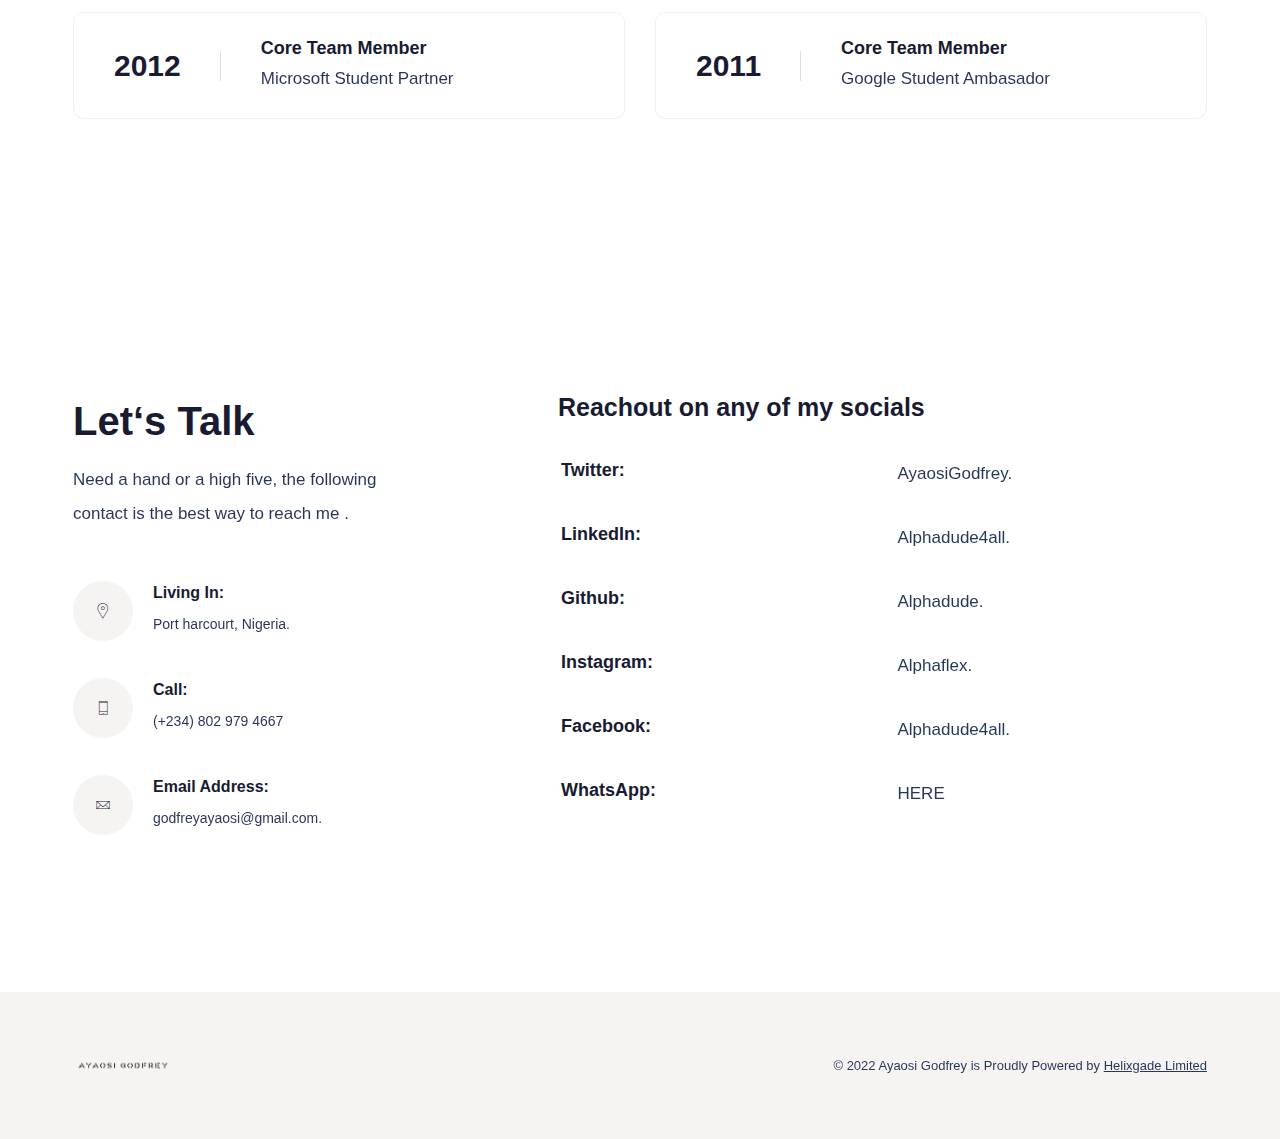
==== commit 83638d9e: "updated the portfolio page" ====
--- a/index.html
+++ b/index.html
@@ -2712,15 +2712,15 @@
                             <div class="th-cir">
                                 <div class="cir-1 valign text-center">
                                     <div class="full-width"><span class="icon fz-30 mb-10 pe-7s-mouse"></span>
-                                        <h6 class="fz-16">Mobile and Web
-                                            <!-- --> <br /> <!-- -->Developer
+                                        <h6 class="fz-16">Project and Product
+                                            <!-- --> <br /> <!-- -->Manager
                                         </h6>
                                     </div>
                                 </div>
                                 <div class="cir-2 valign text-center">
                                     <div class="full-width"><span class="icon fz-30 mb-10 pe-7s-vector"></span>
-                                        <h6 class="fz-16">Product and project
-                                            <!-- --> <br /> <!-- -->Manager
+                                        <h6 class="fz-16">Mobile and Web
+                                            <!-- --> <br /> <!-- -->Developer
                                         </h6>
                                     </div>
                                 </div>
@@ -3046,7 +3046,7 @@
                         <div class="col-lg-7 offset-lg-1">
                             <div class="form">
                                 <div class="text mb-30">
-                                    <h5>Estimate your Project?</h5>
+                                    <h5>Reachout on any of my socials</h5>
                                 </div>
                                 <form id="contact-form" method="post"
                                     action="">
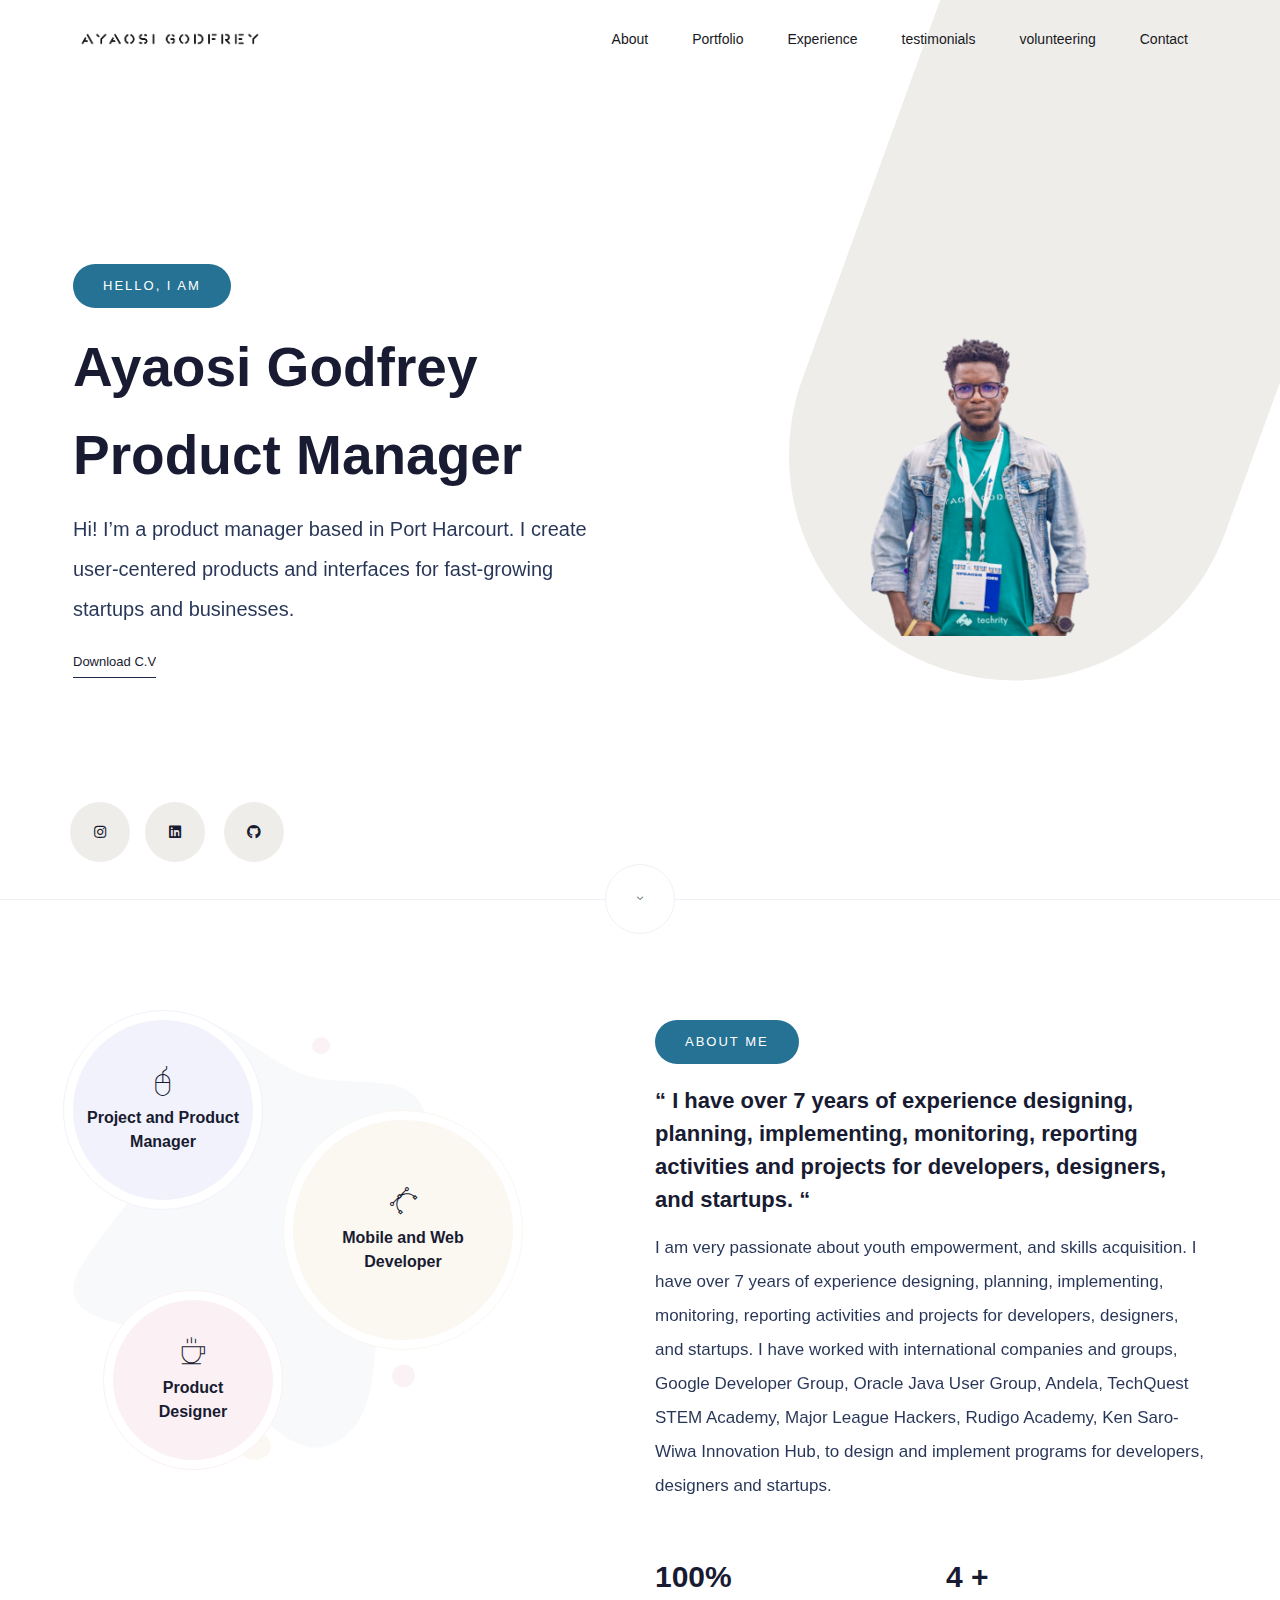
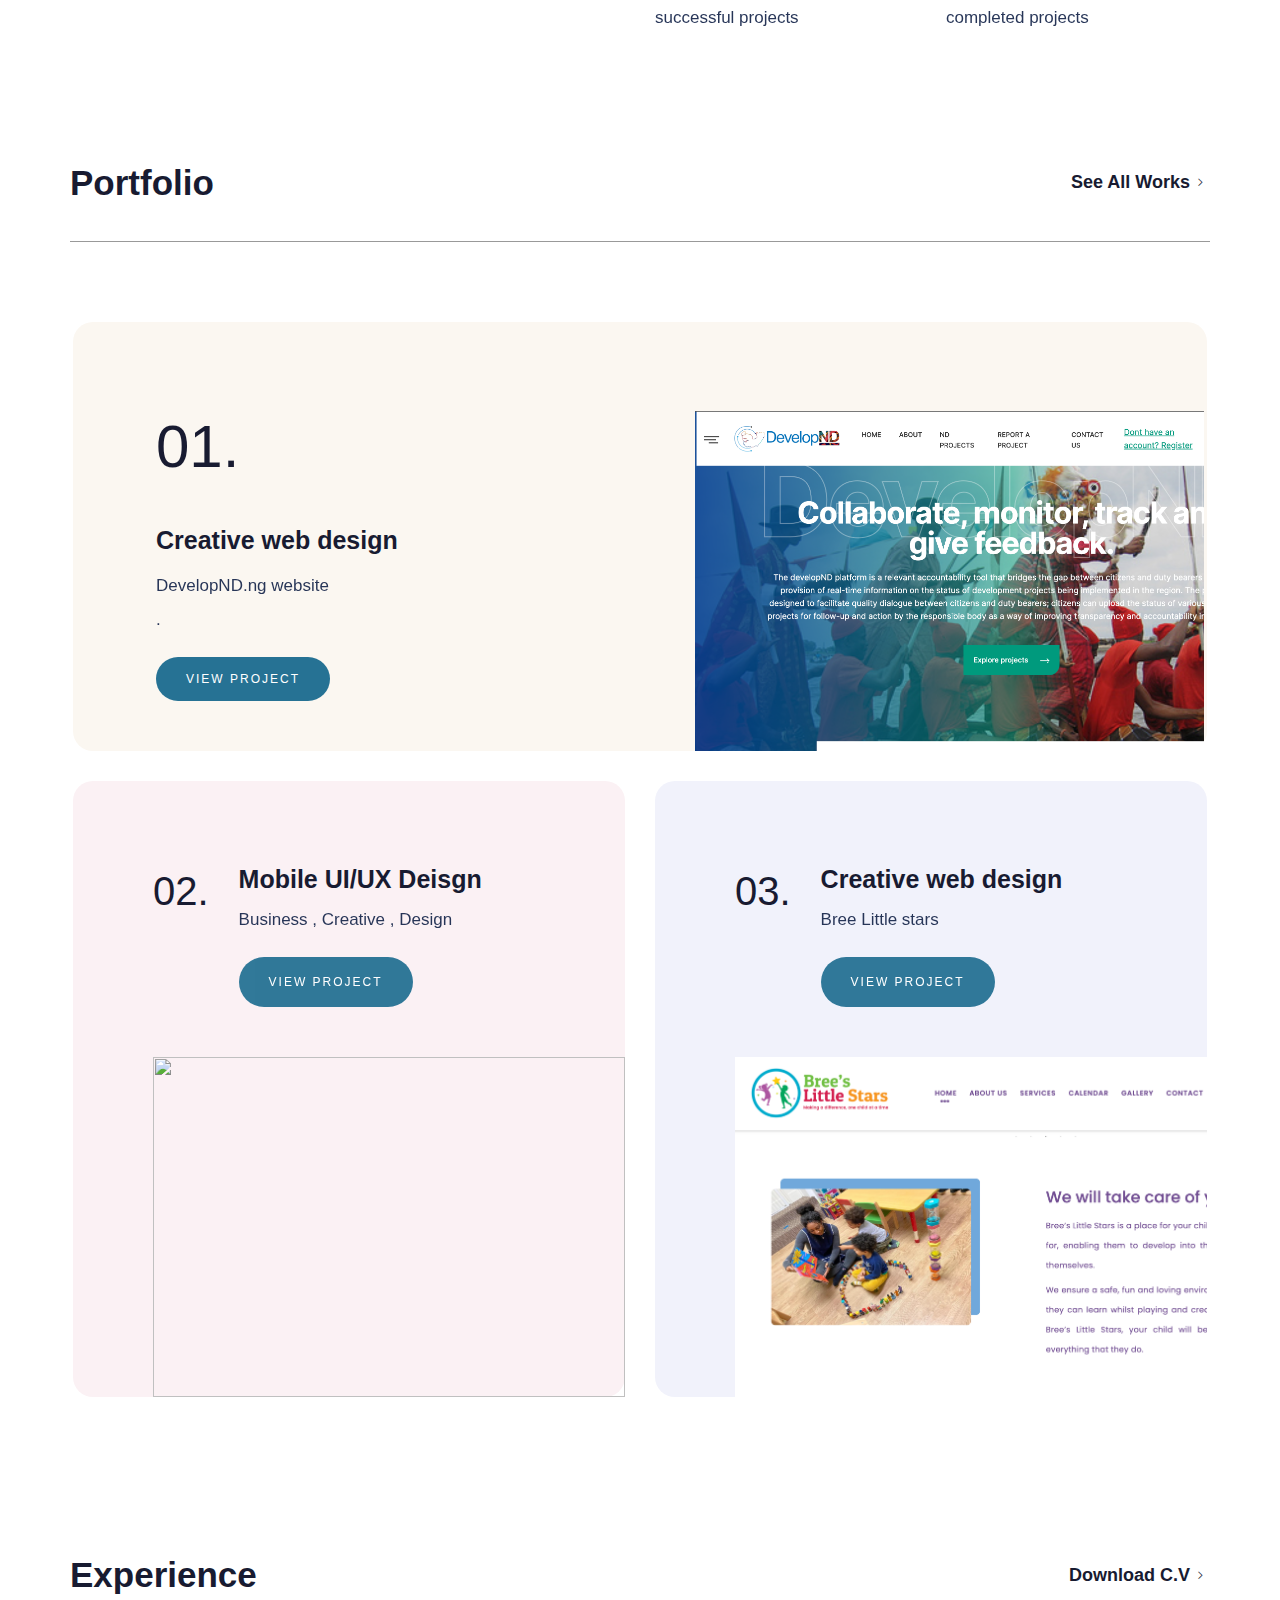
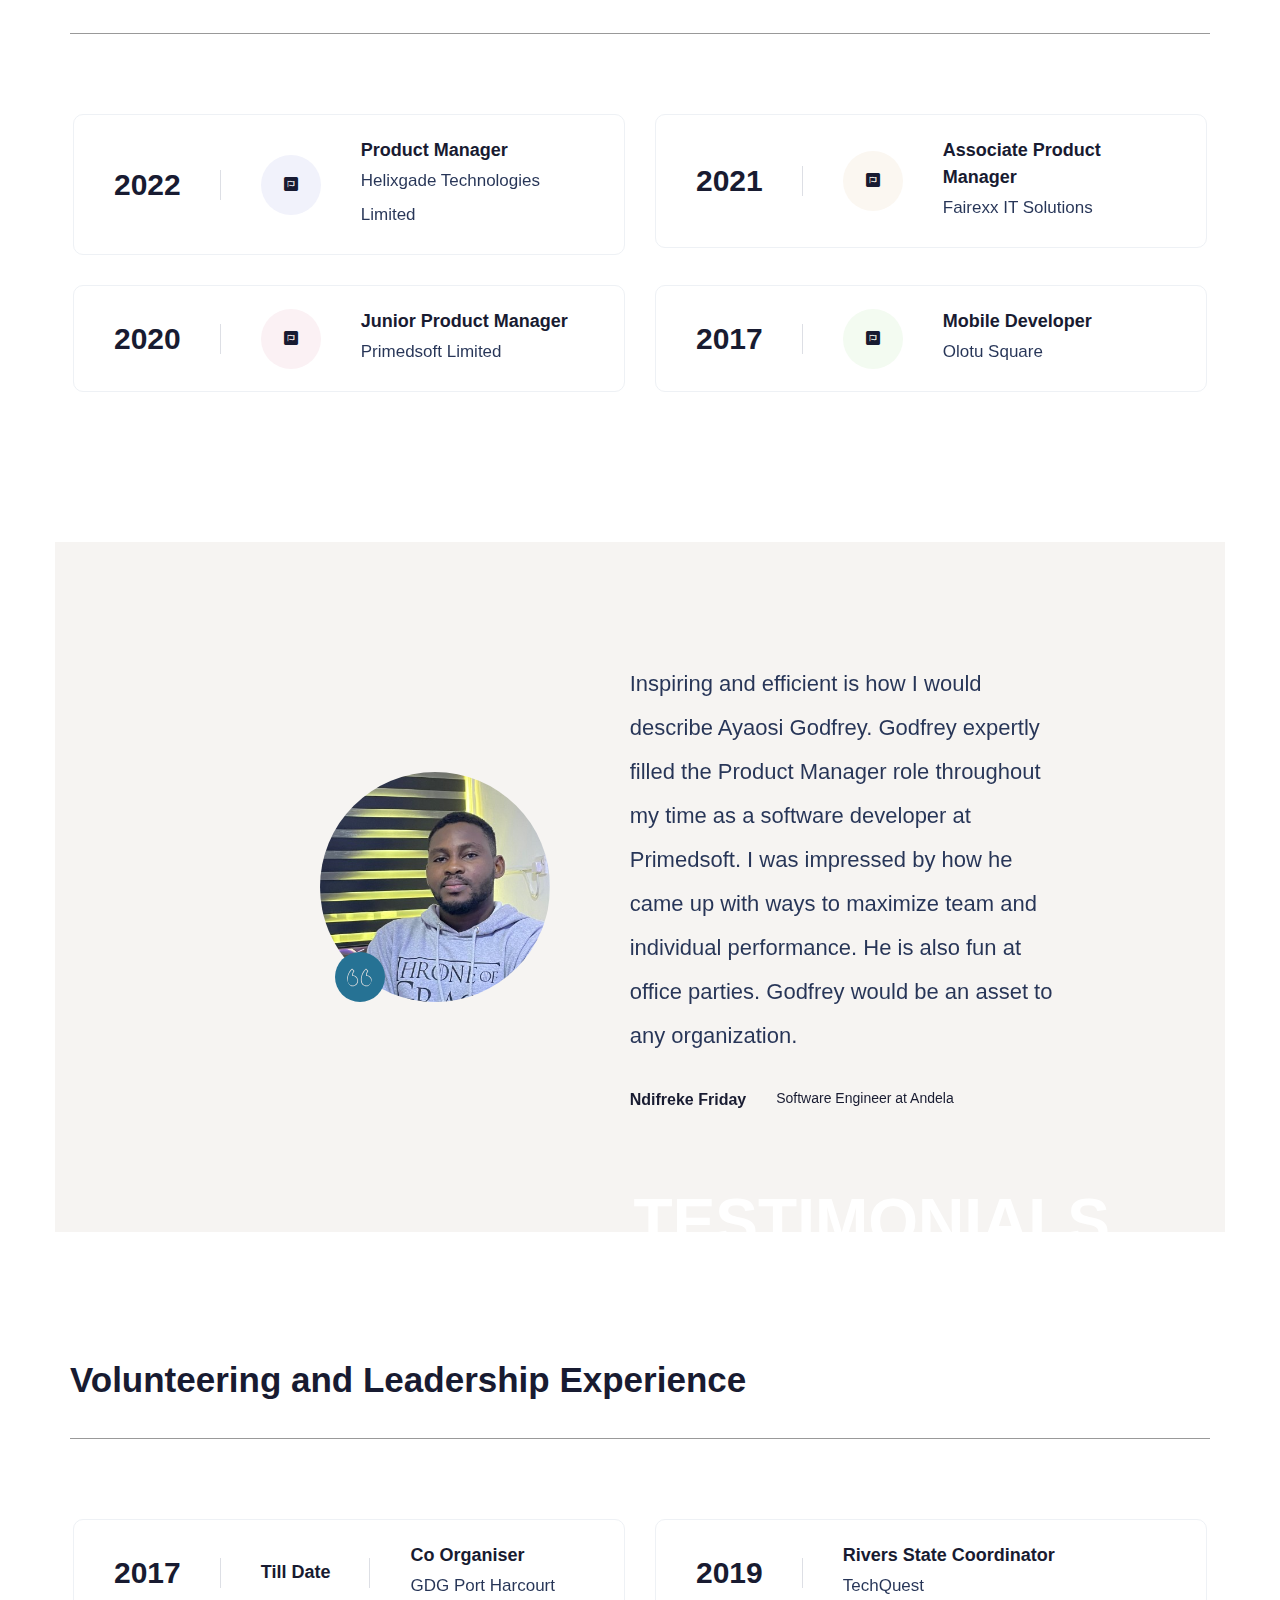
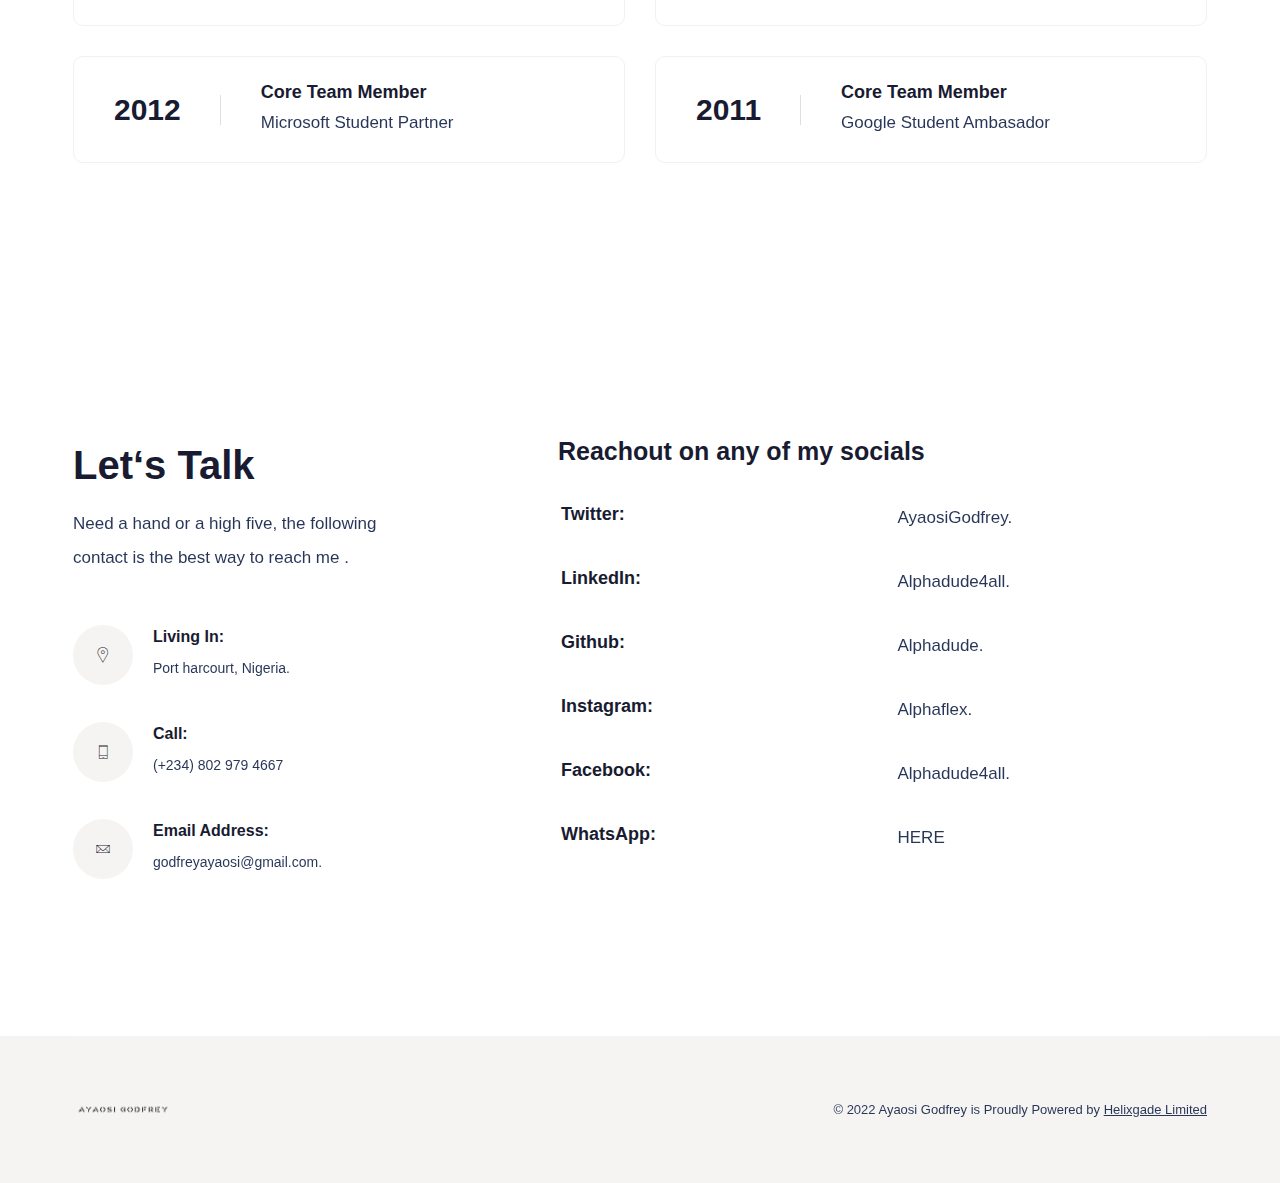
==== commit 0b8a9238: "fix peace bugs" ====
--- a/index.html
+++ b/index.html
@@ -2744,7 +2744,7 @@
                                 <p>I am very passionate about youth empowerment, and skills acquisition. 
                                     I have over 7 years of experience designing, planning, implementing, monitoring, 
                                     reporting activities and projects for developers, designers, and startups. 
-                                    He has worked with international companies and groups, Google Developer Group, 
+                                    I have worked with international companies and groups, Google Developer Group, 
                                     Oracle Java User Group, Andela, TechQuest STEM Academy, Major League Hackers, 
                                     Rudigo Academy, Ken Saro-Wiwa Innovation Hub, to design and implement 
                                     programs for developers, designers and startups.</p>
@@ -2915,7 +2915,7 @@
                                             <div class="col-lg-8 valign">
                                                 <div class="cont">
                                                     <p class="fz-22 mb-30">Inspiring and efficient is how I would describe Ayaosi Godfrey. 
-                                                        Godfrey expertly filled the COO role throughout my time as a software developer at Primedsoft. 
+                                                        Godfrey expertly filled the Product Manager role throughout my time as a software developer at Primedsoft. 
                                                         I was impressed by how he came up with ways to maximize team and individual performance. 
                                                         He is also fun at office parties. Godfrey would be an asset to any organization.</p>
                                                     <div class="info flex">
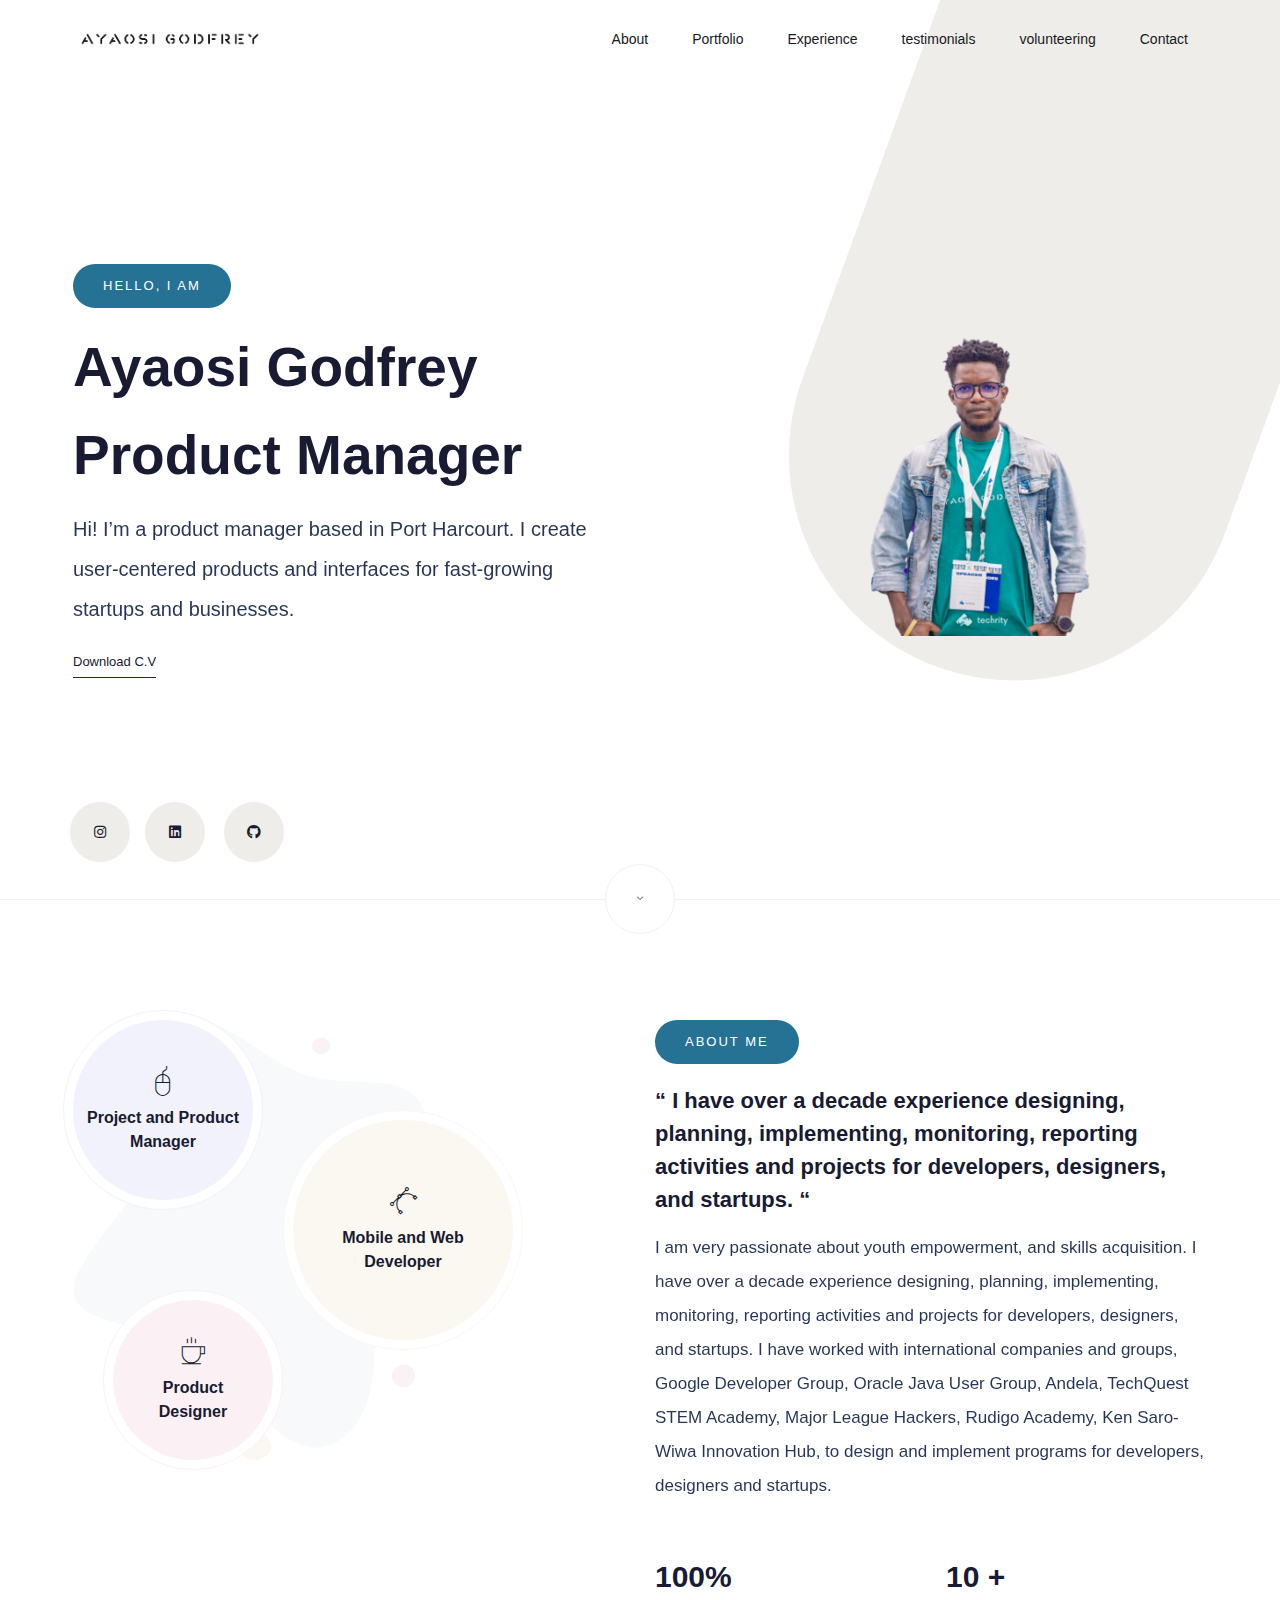
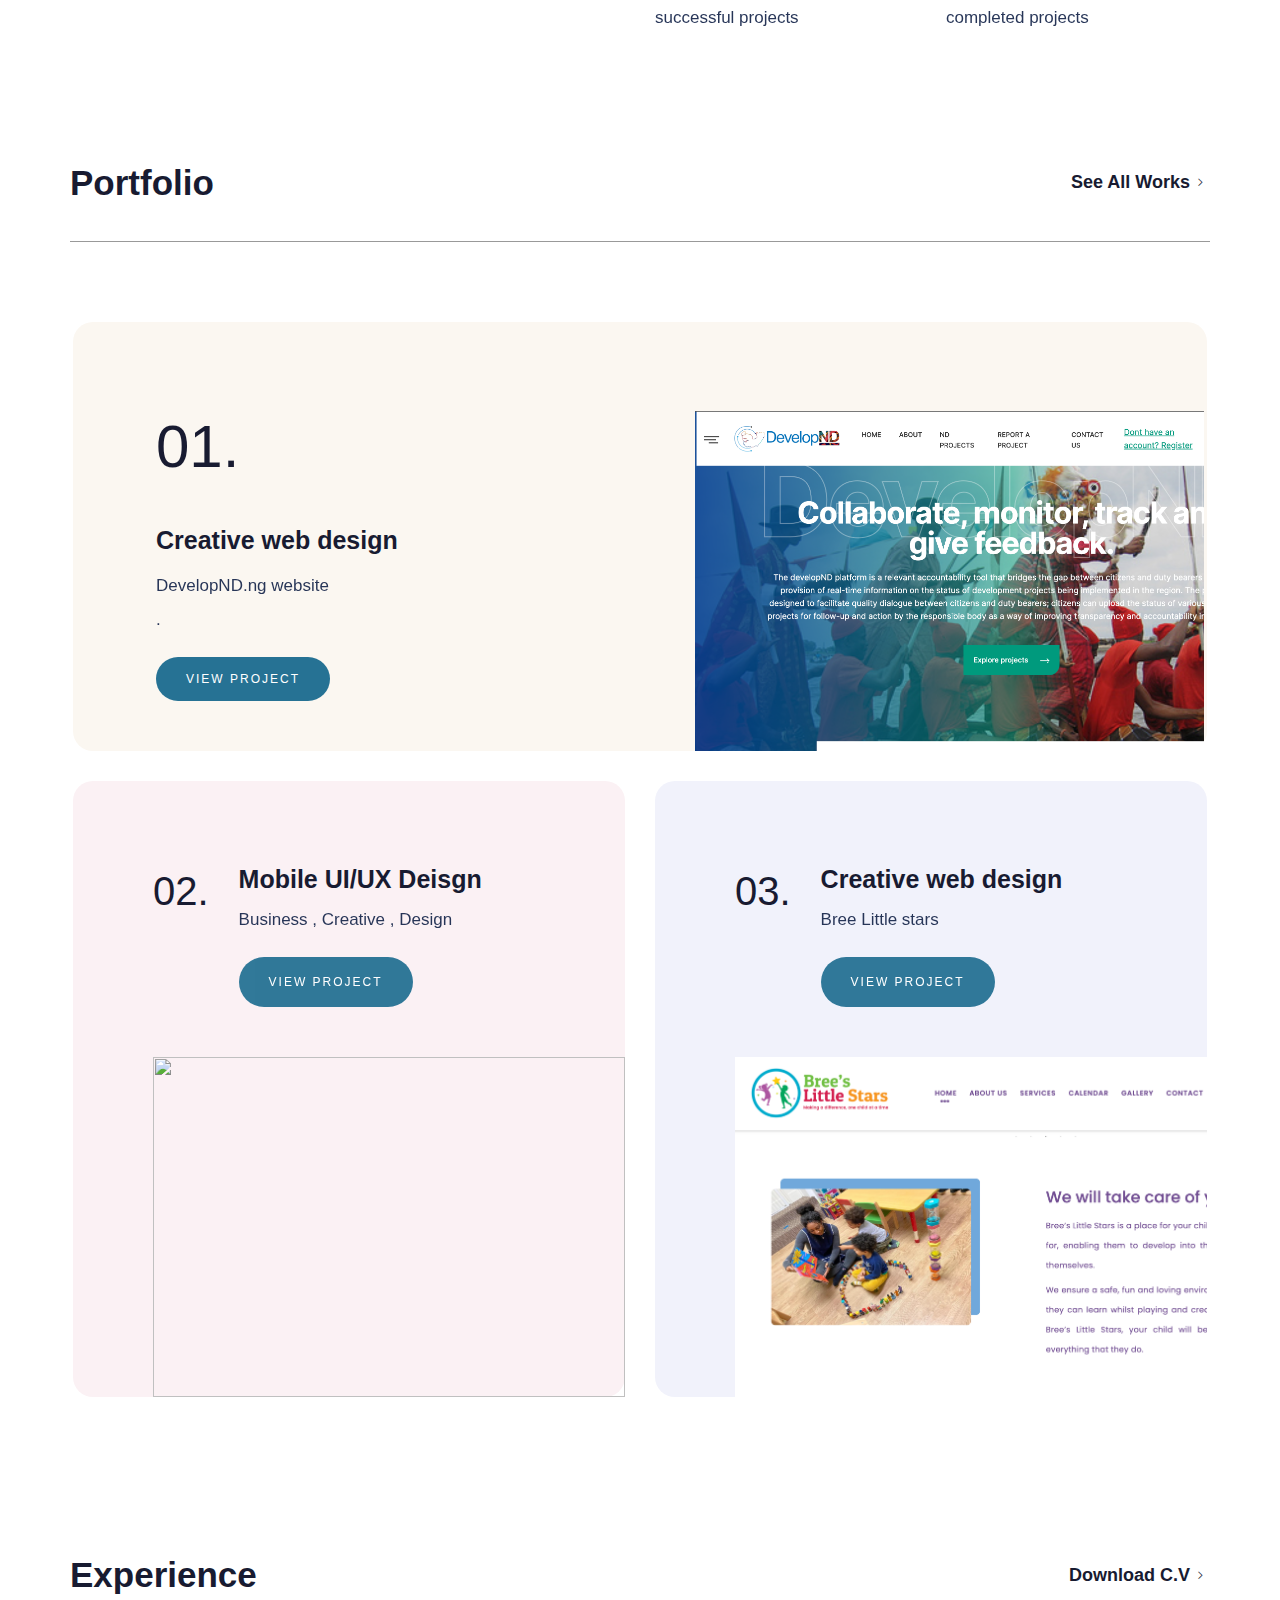
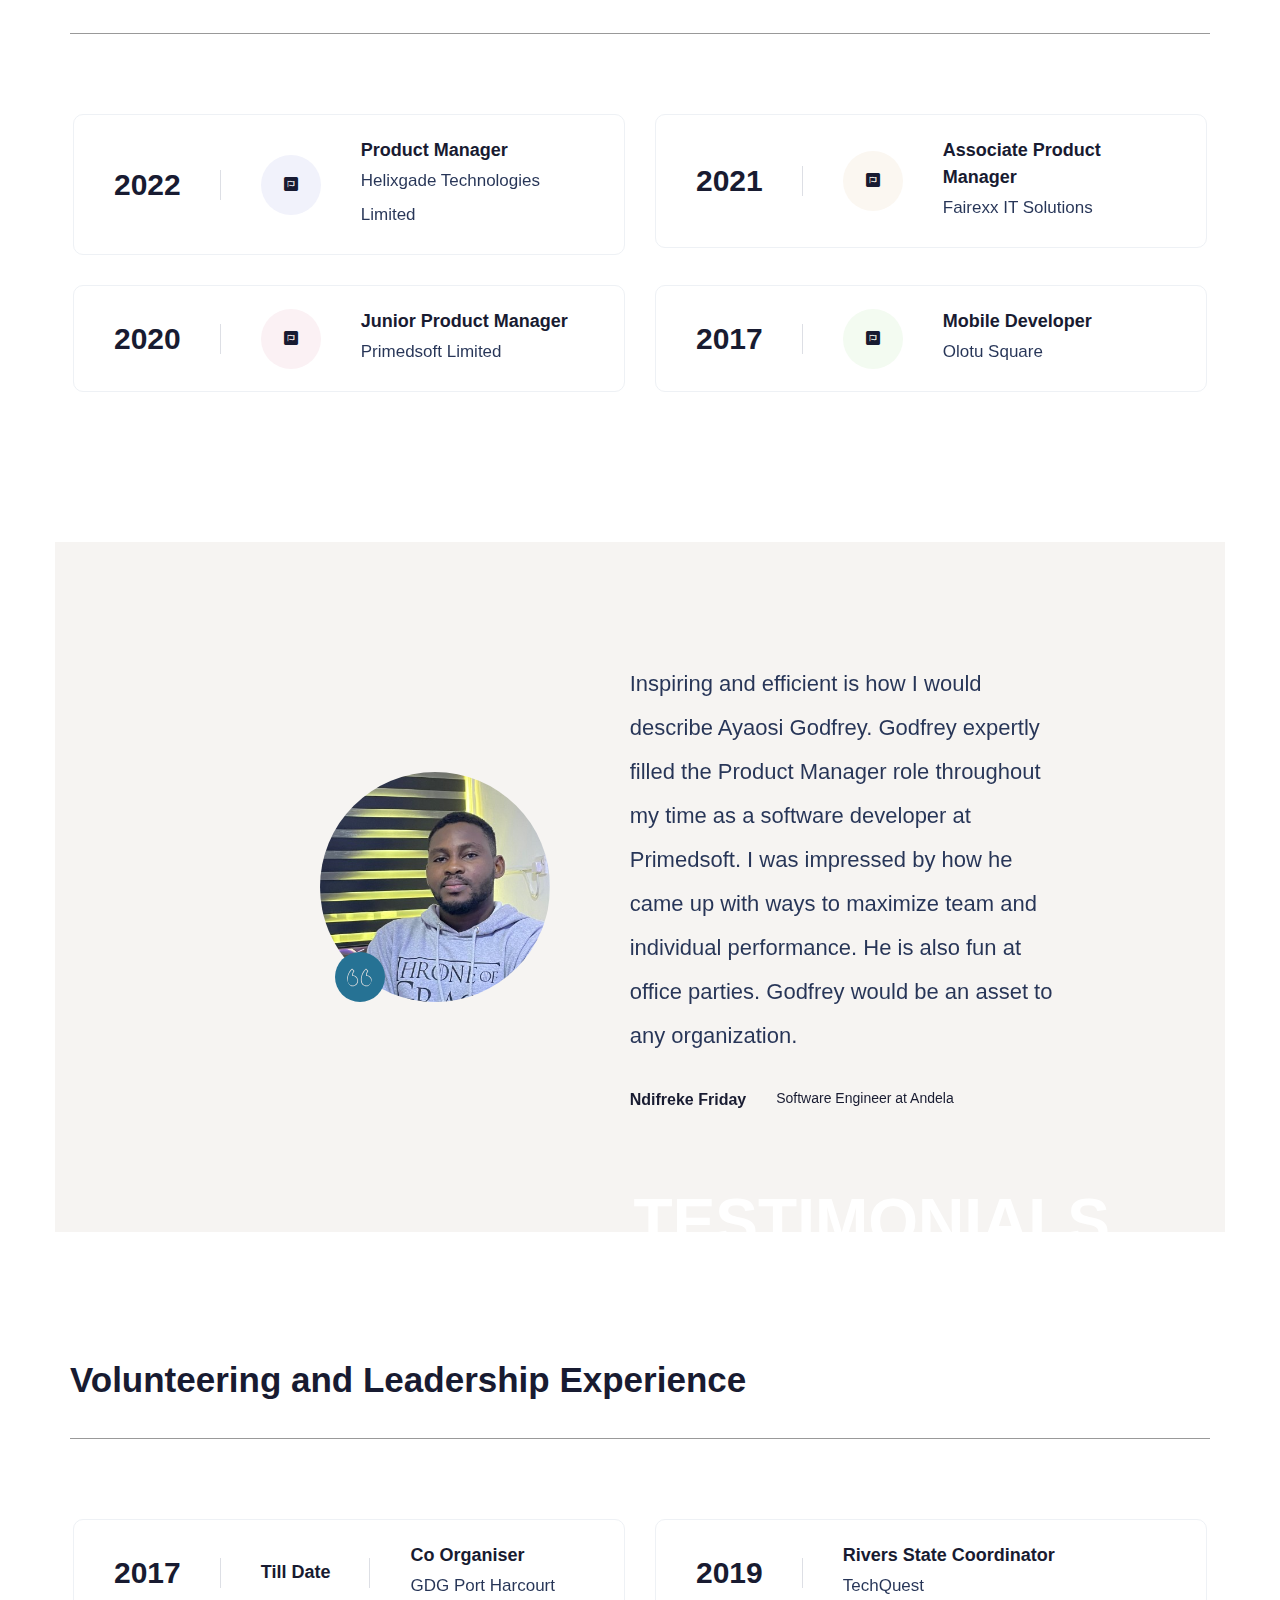
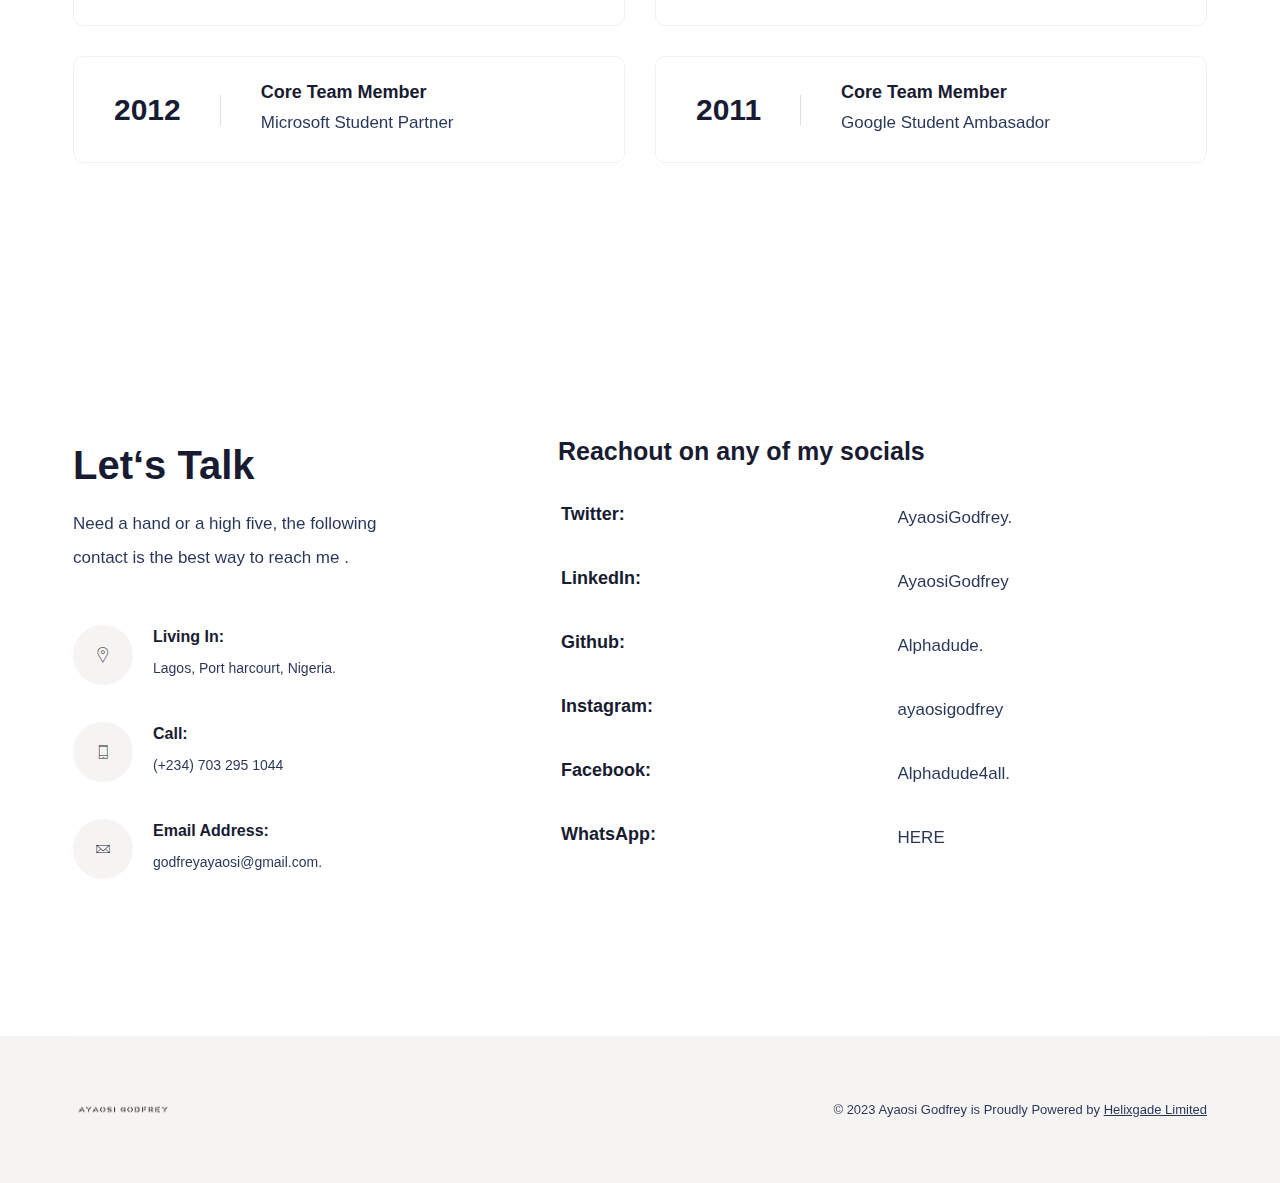
==== commit c26e7c11: "updated" ====
--- a/index.html
+++ b/index.html
@@ -12,8 +12,8 @@
      <link rel="stylesheet" href="freelancer/css/freelancer-style.css" />
     <meta name="next-head-count" content="6" />
     <meta http-equiv="X-UA-Compatible" content="IE=edge" />
-    <meta name="keywords" content="Ayaosi Godfrey is a product and project manager with 4 years experience" />
-    <meta name="description" content="Ayaosi Godfrey is a product and project manager with 4 years experience" />
+    <meta name="keywords" content="Ayaosi Godfrey is a product and project manager with over half a decade experience" />
+    <meta name="description" content="Ayaosi Godfrey is a product and project manager with over half a decade experience" />
     <meta name="author" content="" />
     <link rel="shortcut icon" href="img/favicon.ico" />
     <link rel="preconnect" href="https://fonts.gstatic.com/" crossorigin />
@@ -2697,7 +2697,7 @@
             </div>
             <div class="social">
                 <div class="container">
-                    <div><a href="https://www.instagram.com/direct/inbox/" class="icon circle-60 fz-14 mr-15"><i class="fab fa-instagram"></i></a><a
+                    <div><a href="https://www.instagram.com/ayaosigodfrey/" class="icon circle-60 fz-14 mr-15"><i class="fab fa-instagram"></i></a><a
                             href="https://www.linkedin.com/in/ayaosigodfrey/" class="icon circle-60 fz-14 mr-15"><i class="fab fa-linkedin"></i></a>
                             <a href="https://github.com/Alphadude" class="icon circle-60 fz-14"><i class="fab fa-github"></i></a></div>
                 </div>
@@ -2737,12 +2737,12 @@
                             <div class="cont">
                                 <h6 class="sub-title mb-20">About Me</h6>
                                 <h5 class="mb-15 fz-22">“
-                                    <!-- -->I have over 7 years of experience designing, planning, implementing, monitoring, 
+                                    <!-- -->I have over a decade experience designing, planning, implementing, monitoring, 
                                     reporting activities and projects for developers, designers, and startups.
                                     <!-- --> “
                                 </h5>
                                 <p>I am very passionate about youth empowerment, and skills acquisition. 
-                                    I have over 7 years of experience designing, planning, implementing, monitoring, 
+                                    I have over a decade experience designing, planning, implementing, monitoring, 
                                     reporting activities and projects for developers, designers, and startups. 
                                     I have worked with international companies and groups, Google Developer Group, 
                                     Oracle Java User Group, Andela, TechQuest STEM Academy, Major League Hackers, 
@@ -2754,7 +2754,7 @@
                                         <p>successful projects</p>
                                     </div>
                                     <div class="item  full-width">
-                                        <h4>4 +</h4>
+                                        <h4>10 +</h4>
                                         <p>completed projects</p>
                                     </div>
                                 </div>
@@ -2840,8 +2840,10 @@
                                     <h4>2022</h4>
                                 </div>
                                 <div class="cont flex">
-                                    <div class="valign mr-40"><span class="icon bg-color1 circle-60"><i
-                                                class="fab fa-font-awesome"></i></span></div>
+                                    <div class="valign mr-40">
+                                        <span class="icon bg-color1 circle-60"><i
+                                                class="fab fa-font-awesome"></i></span>
+                                        </div>
                                     <div>
                                         <h6>Product Manager</h6>
                                         <p>Helixgade Technologies Limited</p>
@@ -2855,8 +2857,10 @@
                                     <h4>2021</h4>
                                 </div>
                                 <div class="cont flex">
-                                    <div class="valign mr-40"><span class="icon bg-color2 circle-60"><i
-                                                class="fab fa-font-awesome"></i></span></div>
+                                    <div class="valign mr-40">
+                                        <span class="icon bg-color2 circle-60"><i
+                                                class="fab fa-font-awesome"></i></span>
+                                            </div>
                                     <div>
                                         <h6>Associate Product Manager</h6>
                                         <p>Fairexx IT Solutions</p>
@@ -3021,14 +3025,14 @@
                                             </div>
                                             <div>
                                                 <h6 class="fz-16 mb-5">Living In:</h6>
-                                                <p class="fz-14">Port harcourt, Nigeria.</p>
+                                                <p class="fz-14">Lagos, Port harcourt, Nigeria.</p>
                                             </div>
                                         </li>
                                         <li class="flex mb-30">
                                             <div><span class="icon circle-60 bg-gray mr-20 pe-7s-phone"></span></div>
                                             <div>
                                                 <h6 class="fz-16 mb-5">Call:</h6>
-                                                <p class="fz-14">(+234) 802 979 4667</p>
+                                                <p class="fz-14">(+234) 703 295 1044</p>
                                             </div>
                                         </li>
                                         <li class="flex mb-30">
@@ -3064,7 +3068,7 @@
                                                     </div>
                                             </div>
                                             <div class="col-lg-6">
-                                                <div class="form-group"><a href="https://www.linkedin.com/in/ayaosigodfrey/"><p>Alphadude4all.</p></a></div>
+                                                <div class="form-group"><a href="https://www.linkedin.com/in/ayaosigodfrey/"><p>AyaosiGodfrey</p></a></div>
                                             </div>
                                             <div class="col-lg-6">
                                                 <div class="form-group"><h6>Github:</h6>
@@ -3078,7 +3082,7 @@
                                                     </div>
                                             </div>
                                             <div class="col-lg-6">
-                                                <div class="form-group"><a href="https://instagram.com/alphaflex"><p>Alphaflex.</p></a></div>
+                                                <div class="form-group"><a href="https://instagram.com/ayaosigodfrey"><p>ayaosigodfrey</p></a></div>
                                             </div>
                                             <div class="col-lg-6">
                                                 <div class="form-group"><h6>Facebook:</h6>
@@ -3111,7 +3115,7 @@
                             </div>
                             <div class="col-md-9">
                                 <div class="copyrights d-flex justify-content-end">
-                                    <p class="fz-13">© 2022 Ayaosi Godfrey is Proudly Powered by <span class="underline"><a
+                                    <p class="fz-13">© 2023 Ayaosi Godfrey is Proudly Powered by <span class="underline"><a
                                                 href="https://helixgade.com" target="_blank"
                                                 rel="noreferrer">Helixgade Limited</a></span></p>
                                 </div>
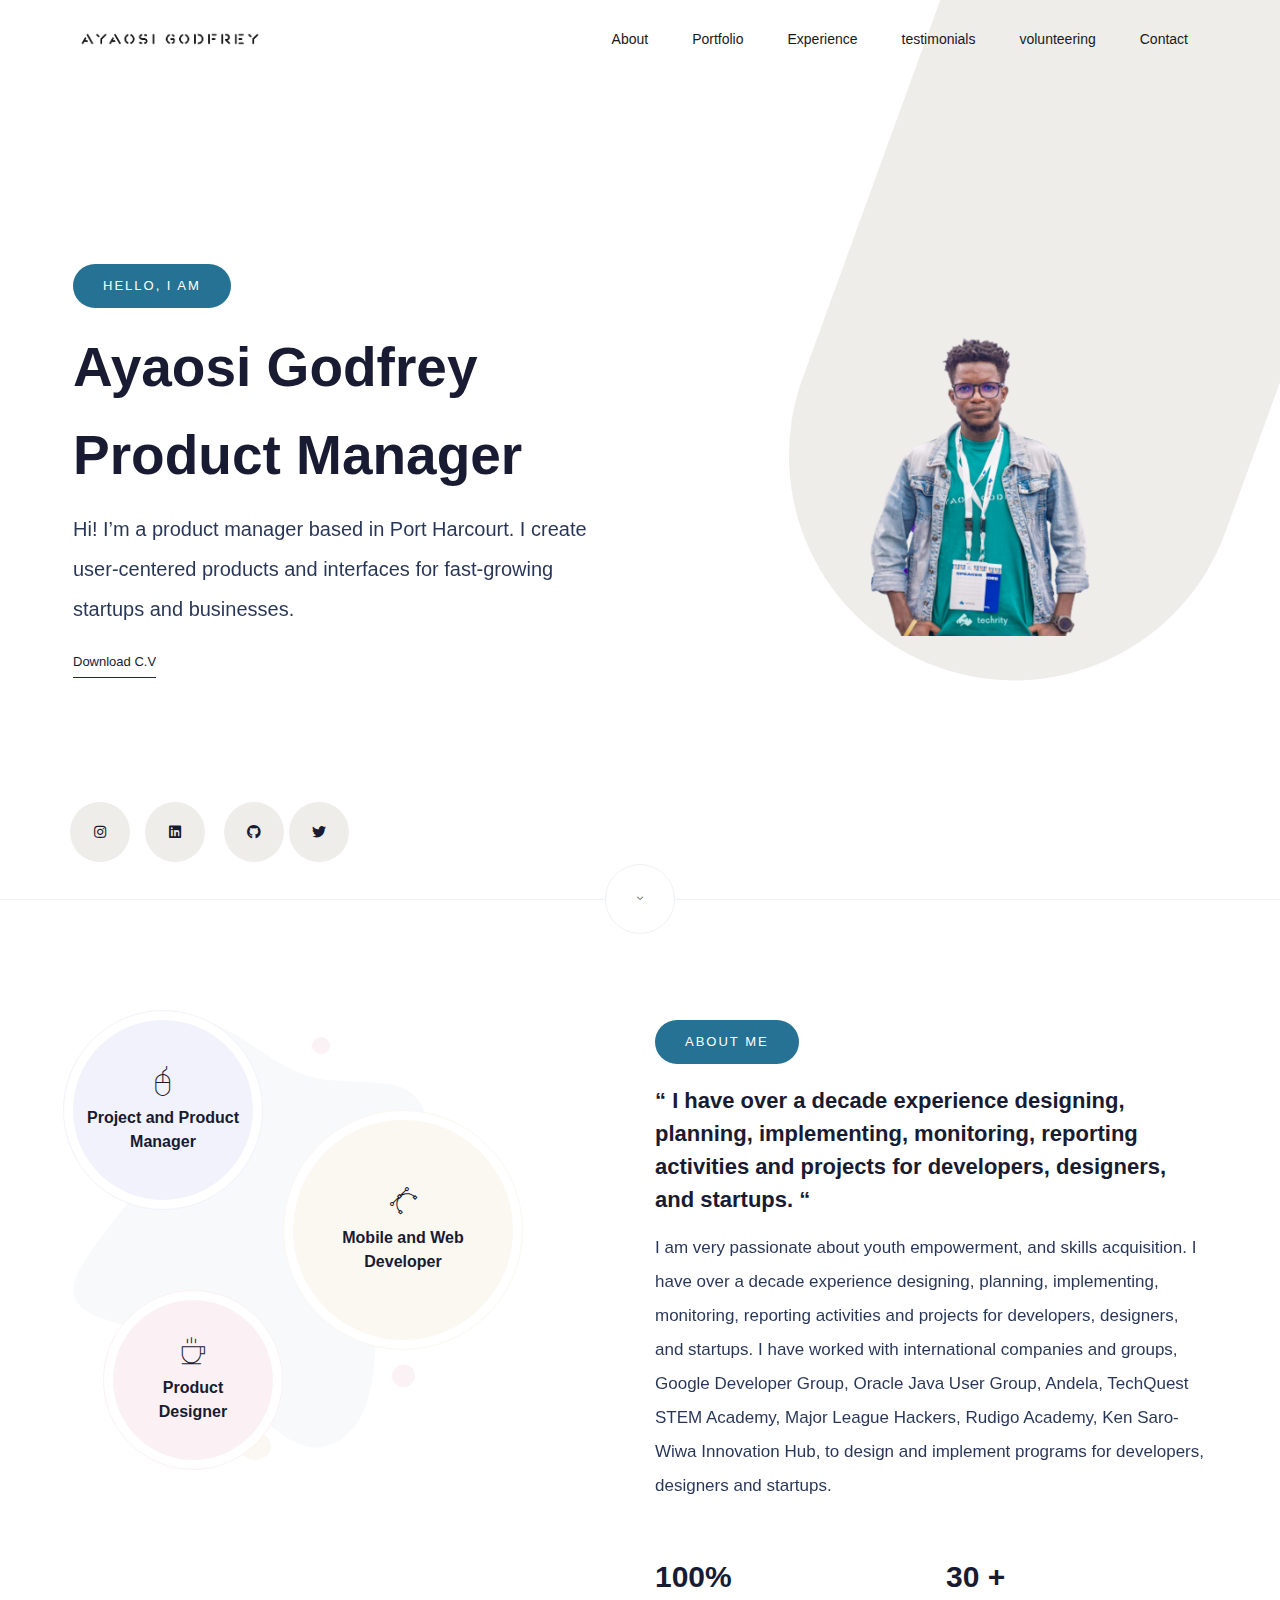
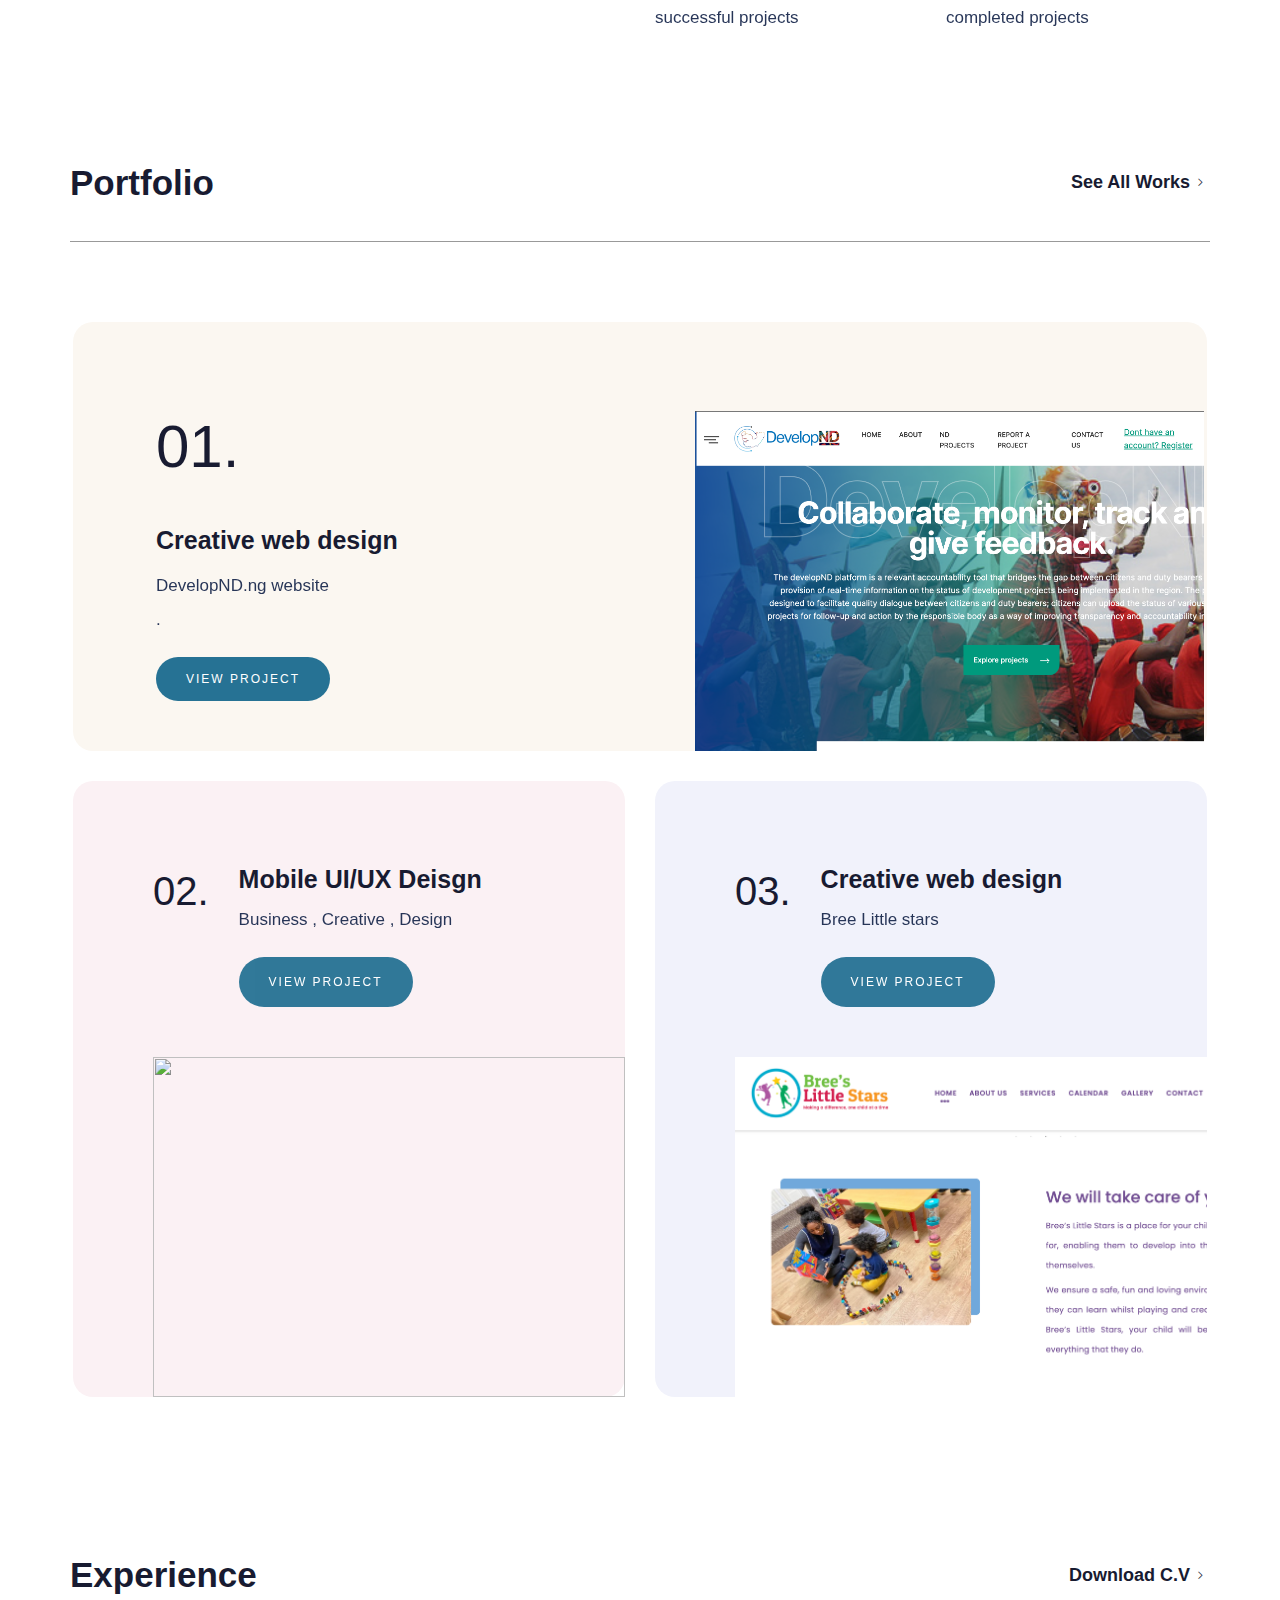
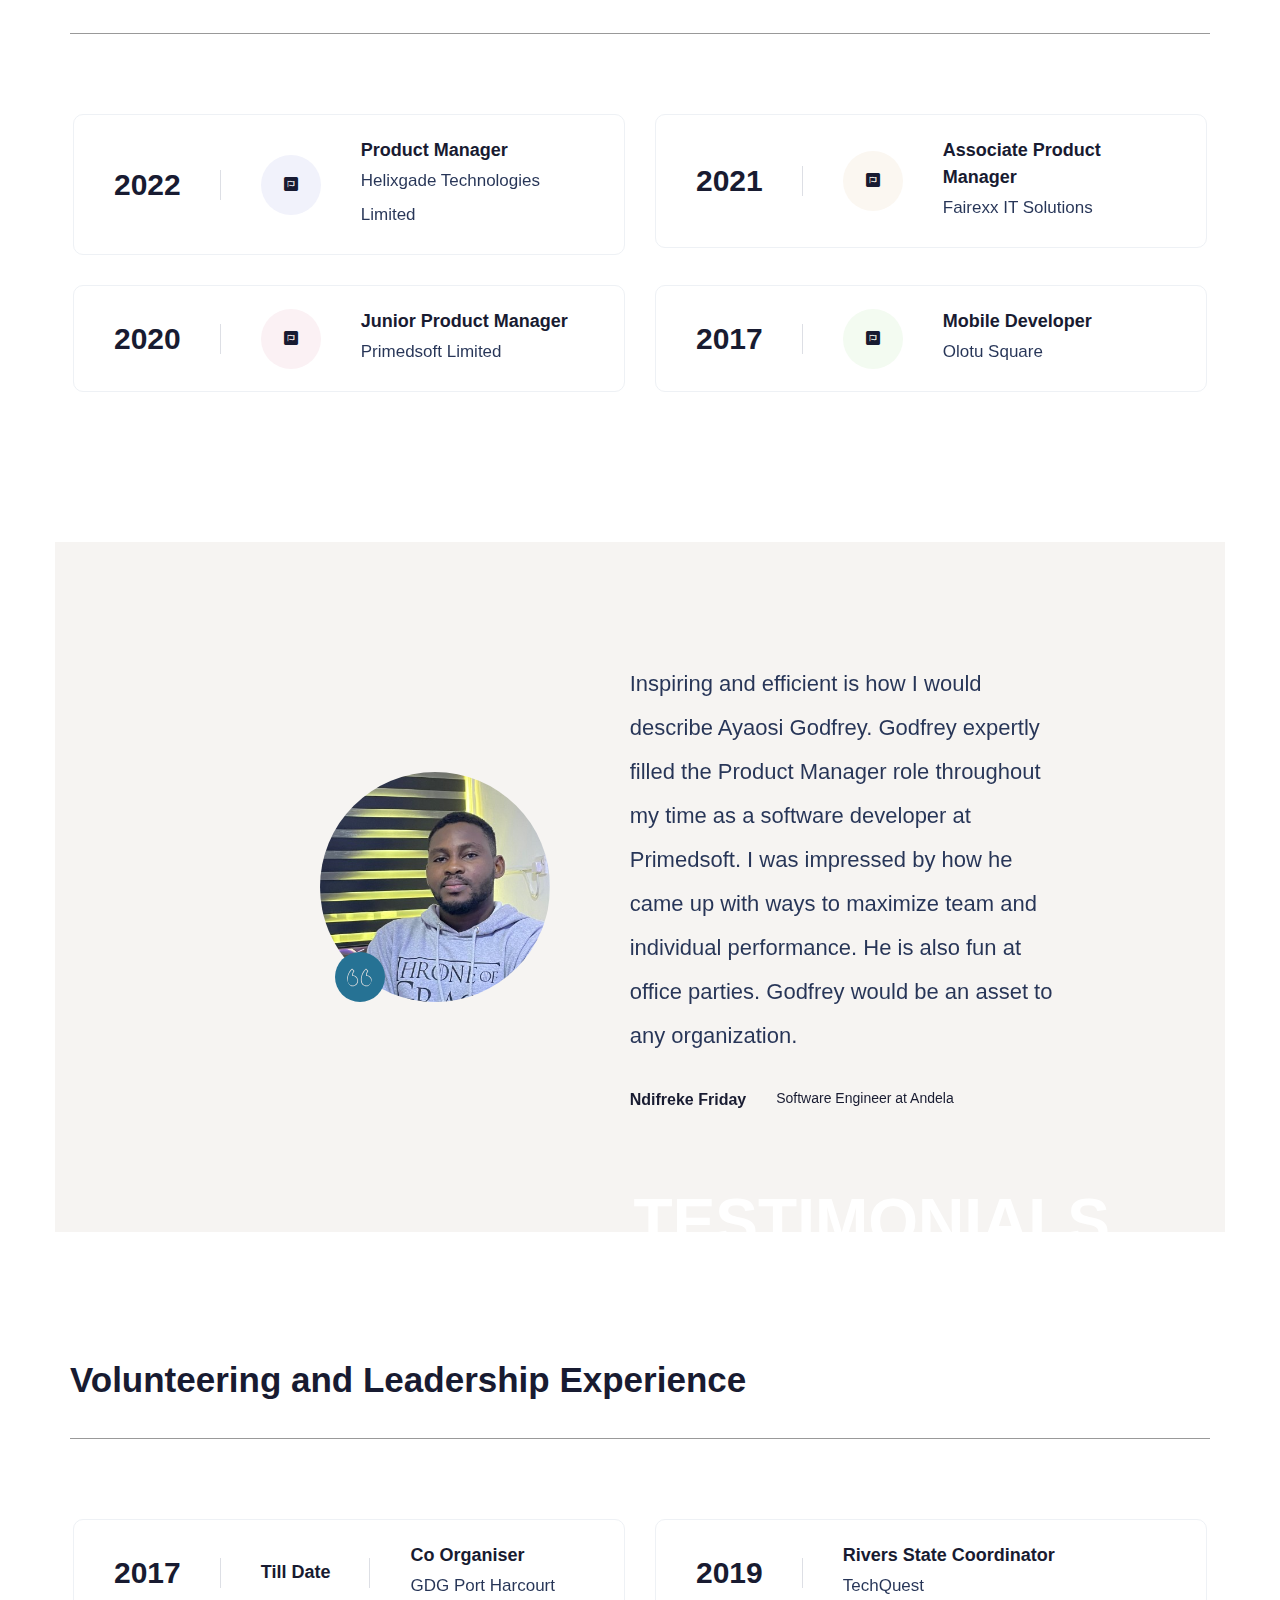
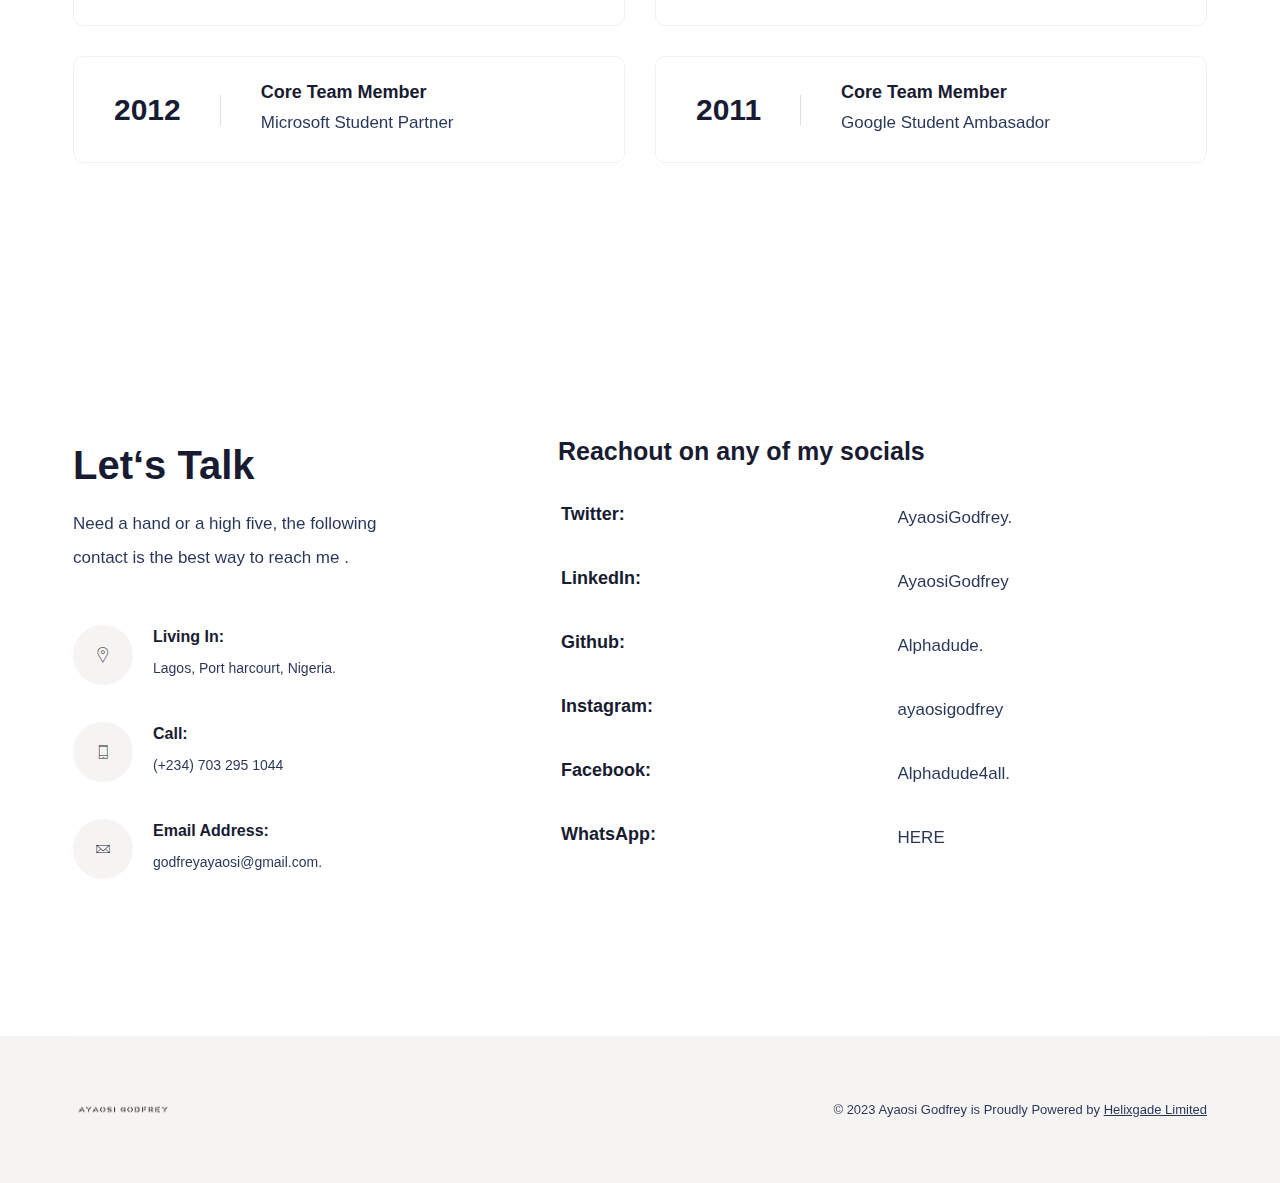
==== commit e20dafba: "headlesshr" ====
--- a/index.html
+++ b/index.html
@@ -2691,7 +2691,7 @@
                         </div>
                     </div>
                     <div class="col-lg-6 d-flex justify-content-end">
-                        <div class="img"><img src="freelancer/img/profilepic.png" alt="" /></div>
+                        <div class="img"><img src="freelancer/img/profilepic.png" alt="logo-godfrey" /></div>
                     </div>
                 </div>
             </div>
@@ -2699,7 +2699,9 @@
                 <div class="container">
                     <div><a href="https://www.instagram.com/ayaosigodfrey/" class="icon circle-60 fz-14 mr-15"><i class="fab fa-instagram"></i></a><a
                             href="https://www.linkedin.com/in/ayaosigodfrey/" class="icon circle-60 fz-14 mr-15"><i class="fab fa-linkedin"></i></a>
-                            <a href="https://github.com/Alphadude" class="icon circle-60 fz-14"><i class="fab fa-github"></i></a></div>
+                            <a href="https://github.com/Alphadude" class="icon circle-60 fz-14"><i class="fab fa-github"></i></a>
+                            <a href="https://twitter.com/ayaosigodfrey" class="icon circle-60 fz-14"><i class="fab fa-twitter"></i></a>
+                        </div>
                 </div>
             </div>
             <div class="arrow-down"><span class="icon pe-7s-angle-down"></span></div>
@@ -2754,7 +2756,7 @@
                                         <p>successful projects</p>
                                     </div>
                                     <div class="item  full-width">
-                                        <h4>10 +</h4>
+                                        <h4>30 +</h4>
                                         <p>completed projects</p>
                                     </div>
                                 </div>
